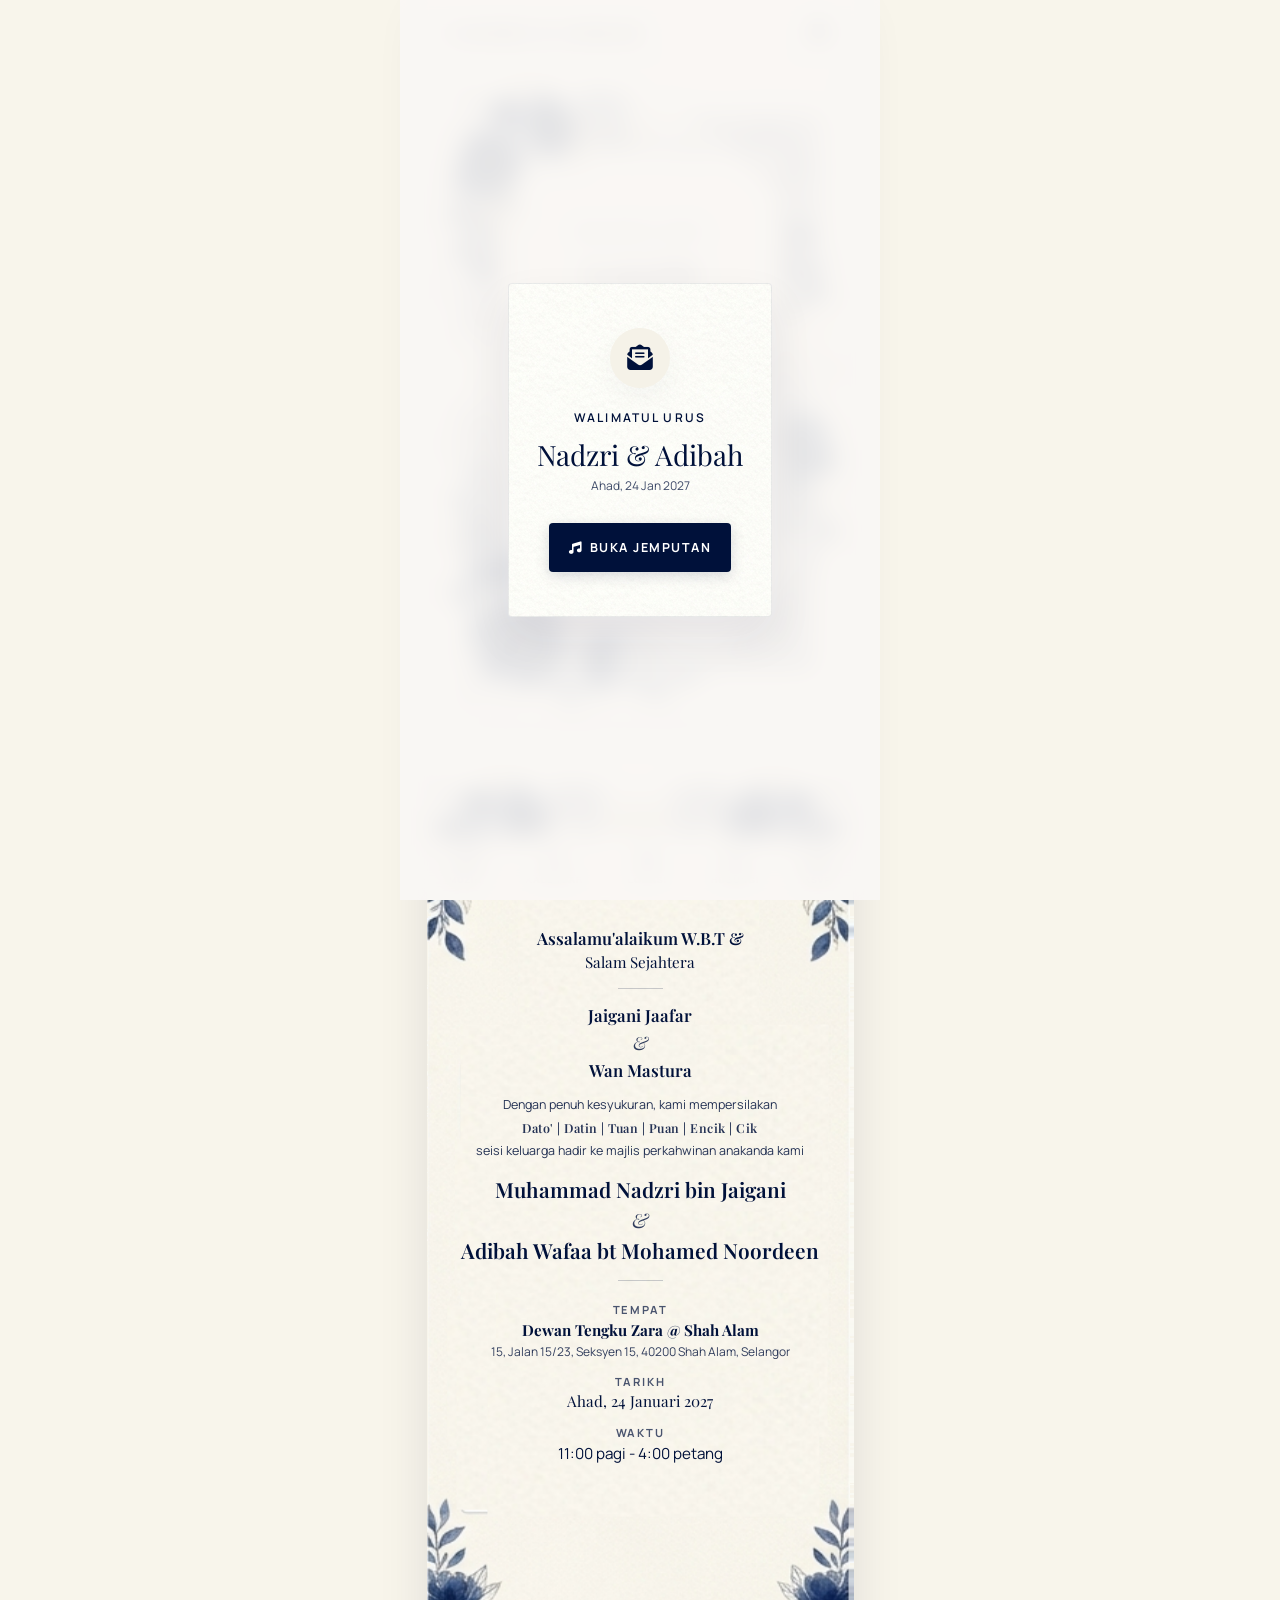
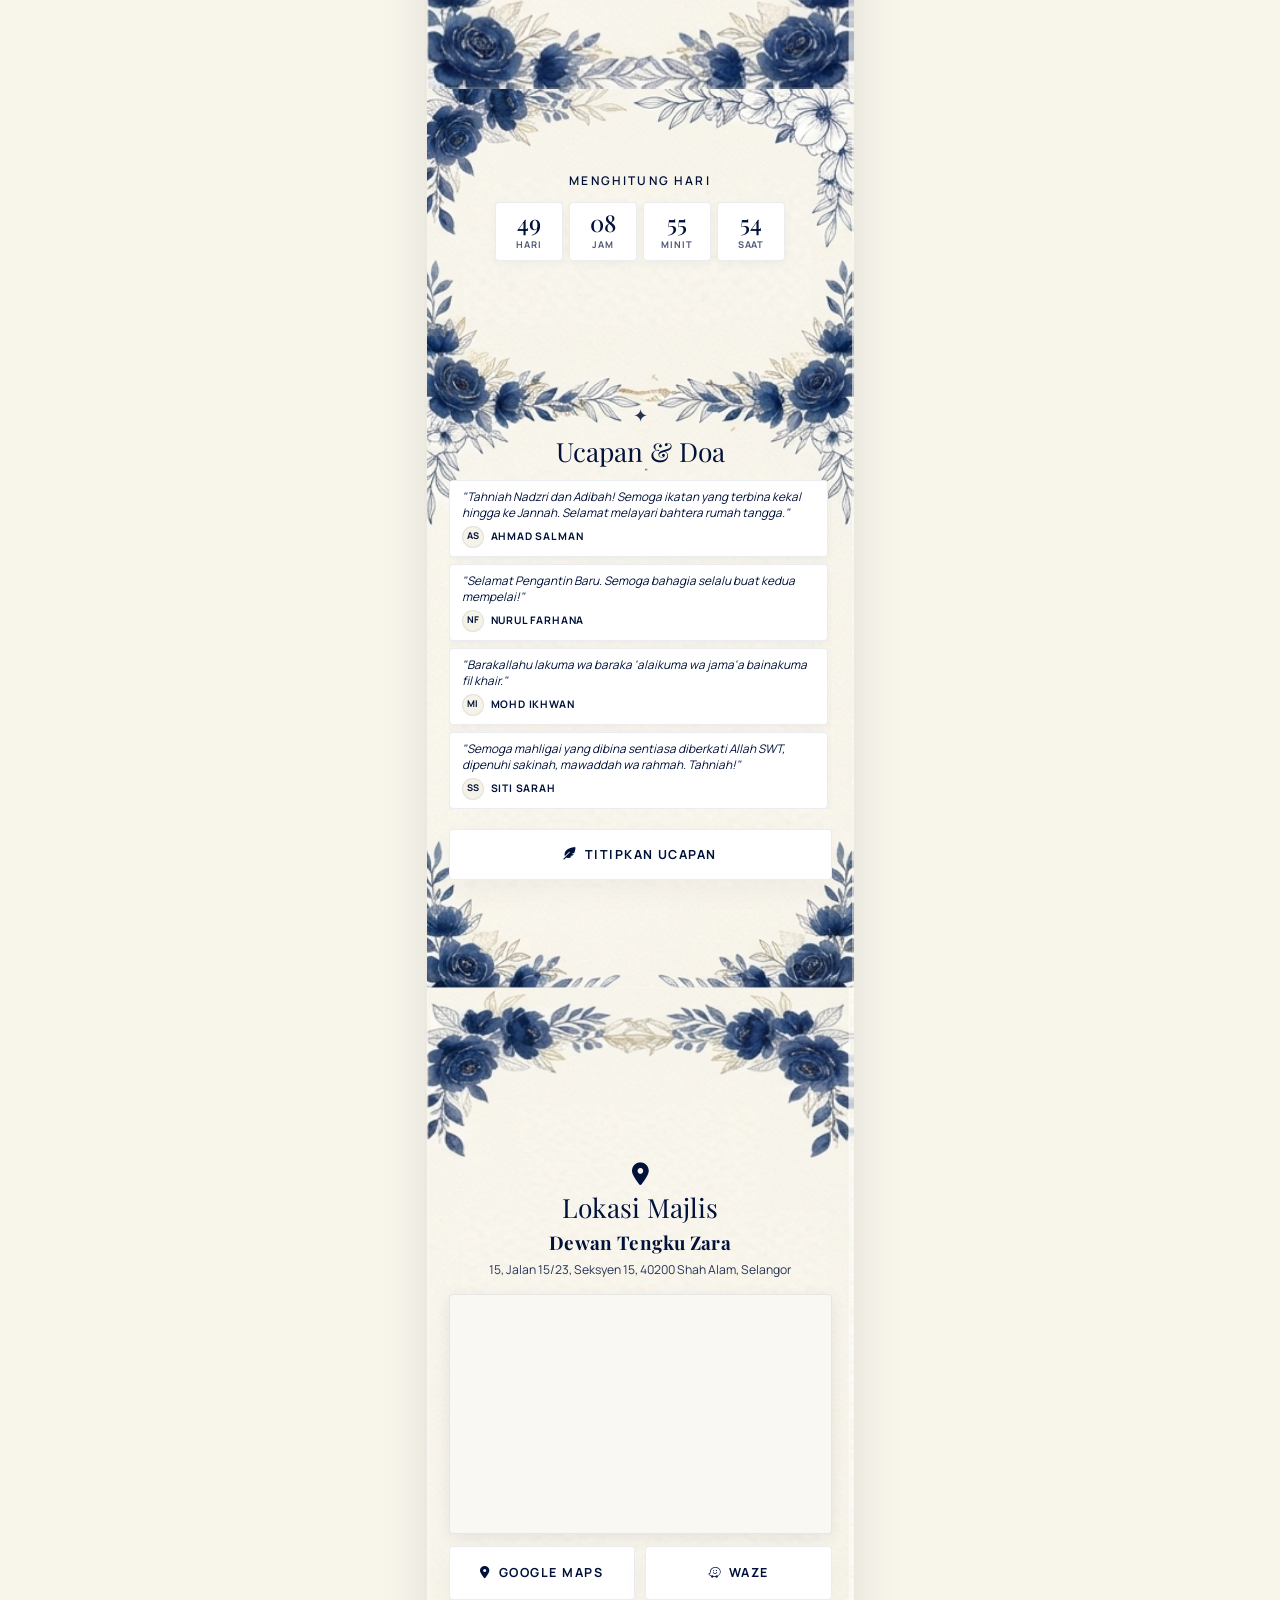
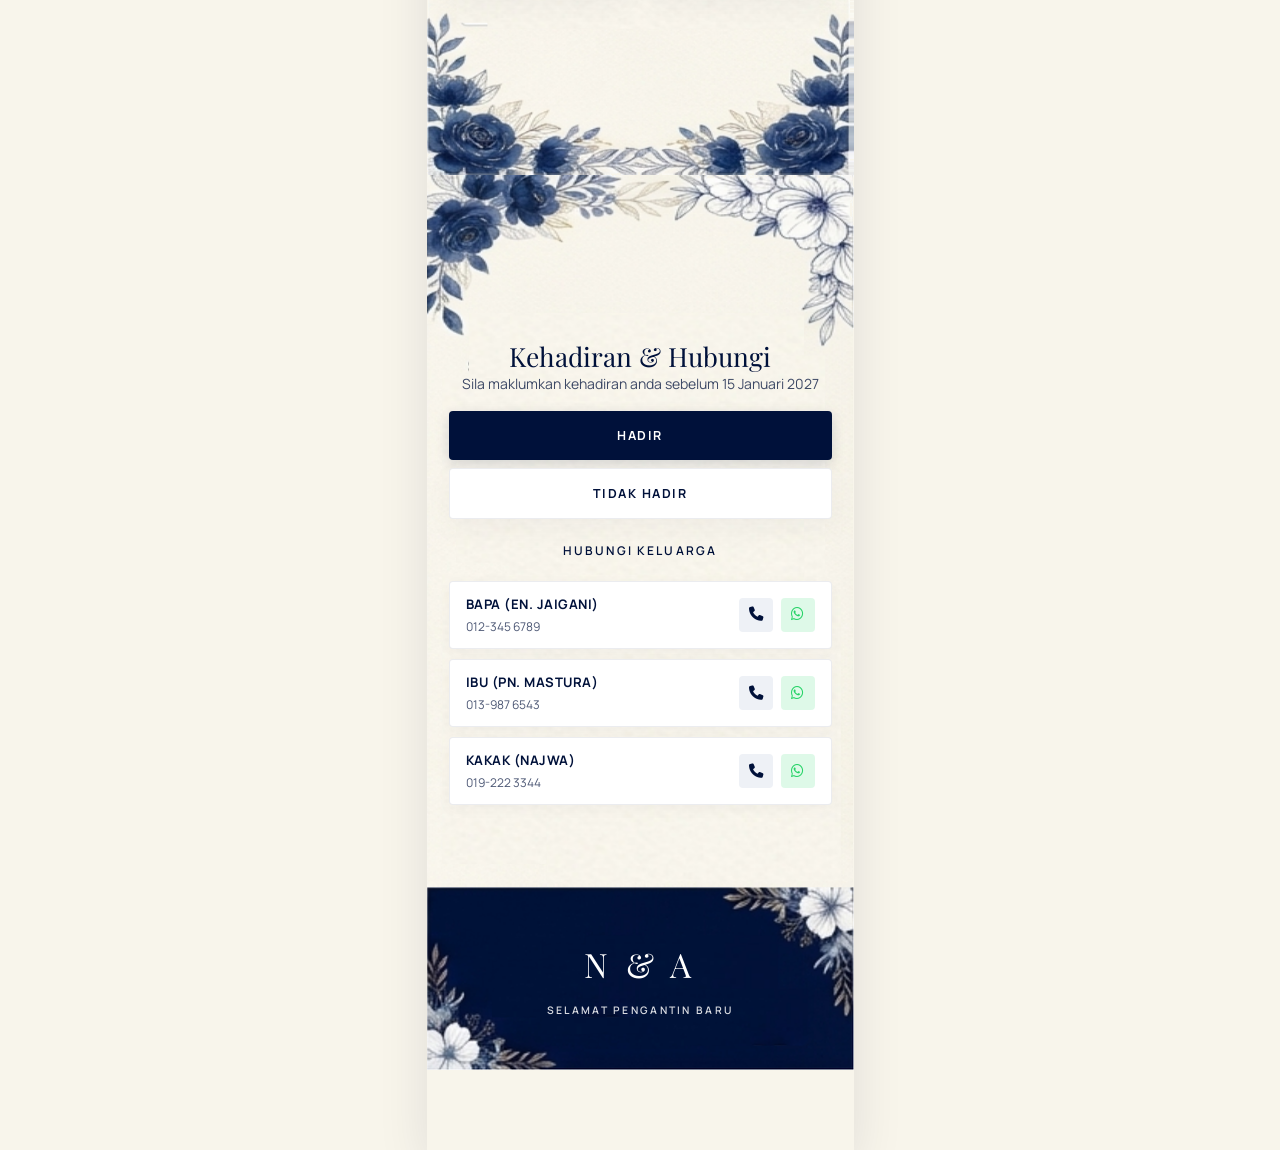
==== index.html @ 7d21651d "Apply user calibrated first page text spacing and section heights" ====
<!DOCTYPE html>

<html lang="ms">
<head>
<meta charset="utf-8"/>
<meta content="width=device-width, initial-scale=1.0, maximum-scale=1.0, user-scalable=no" name="viewport"/>
<title>Walimatul Urus Nadzri &amp; Adibah</title>
<link href="https://fonts.googleapis.com" rel="preconnect"/>
<link crossorigin="" href="https://fonts.gstatic.com" rel="preconnect"/>
<link href="https://fonts.googleapis.com/css2?family=Great+Vibes&amp;family=Playfair+Display:ital,wght@0,400;0,600;0,700;1,400&amp;family=Manrope:wght@400;500;600;700&amp;display=swap" rel="stylesheet"/>
<link href="https://cdnjs.cloudflare.com/ajax/libs/font-awesome/6.4.0/css/all.min.css" rel="stylesheet"/>
<link href="styles.css" rel="stylesheet"/>
</head>
<body>
<!-- Background Music -->
<audio id="bg-music" loop="" preload="auto">
<source src="assets/gambus-kelantan.mp3" type="audio/mpeg"/>
</audio>
<div class="mobile-container">
<!-- ==========================================
             SCREEN 1: THE INVITATION CARD (HERO)
             ========================================== -->
<section class="screen-page hero-page" id="screen-hero">
<!-- Top App Bar matching screen.png -->
<header class="top-nav-bar movable-item" data-move-id="top-nav-bar">
<span class="brand-monogram" data-key="nav-monogram">NADZRI &amp; ADIBAH</span>
<button aria-label="Menu Navigasi" class="menu-icon-btn" id="menu-toggle-btn">
<i class="fa-solid fa-bars"></i>
</button>
</header>
<!-- Main Invitation Framed Card with exact floral & vintage border -->
<div class="invitation-card-wrapper">
<div class="invitation-card">
<div class="card-content">
<!-- Entire 1st Page Text Cluster (tight, close together, vertically centered) -->
<div class="hero-center-cluster movable-group" data-move-id="hero-all-text" style="transform: translateY(-15px);">
<!-- Upper Block: Title & Couple Names (close together) -->
<div class="hero-title-group movable-group" data-move-id="hero-title-group" style="transform: translateY(-53px);">
<p class="label-md letter-tracking-wide text-primary hero-top-label movable-item" data-key="hero-label" data-move-id="hero-top-label" style="transform: translateY(-16px);">WALIMATUL URUS</p>
<div class="couple-names movable-group" data-move-id="couple-names">
<h1 class="display-lg font-serif movable-item" data-key="groom-name" data-move-id="groom-name">NADZRI</h1>
<span class="ampersand-sign font-serif movable-item" data-key="ampersand" data-move-id="ampersand">&amp;</span>
<h1 class="display-lg font-serif movable-item" data-key="bride-name" data-move-id="bride-name">ADIBAH</h1>
</div>
</div>
<div class="hero-fine-divider movable-item" data-move-id="hero-fine-divider" style="transform: translateY(-30px);"></div>
<!-- Lower Block: Day, Date & Venue (close together) -->
<div class="hero-details-group movable-group" data-move-id="hero-details-group">
<p class="label-md letter-tracking-md text-primary hero-day-label movable-item" data-key="hero-day" data-move-id="hero-day-label">AHAD</p>
<div class="wedding-date-row movable-item" data-move-id="wedding-date-row">
<span class="date-digit" data-key="date-day">24</span>
<span class="date-sep">|</span>
<span class="date-digit" data-key="date-month">01</span>
<span class="date-sep">|</span>
<span class="date-digit" data-key="date-year">2027</span>
</div>
<div class="venue-info movable-item" data-move-id="venue-info" style="transform: translateY(38px);">
<p class="venue-title bold-text font-sans" data-key="venue-name">Dewan Tengku Zara</p>
<p class="venue-sub font-sans" data-key="venue-location">Shah Alam</p>
</div>
</div>
</div>
</div>
</div>
</div>
</section>
<!-- ==========================================
             SECTION 1.5: INVITATION GREETINGS & EVENT DETAILS
             (Between Screen 1 and Screen 2)
             ========================================== -->
<section class="screen-page content-page invitation-details-page" id="screen-invitation-details">
<div class="page-inner-content">
<div class="invitation-text-container">
<!-- Salam & Greetings -->
<div class="greet-block movable-group" data-move-id="greet-block">
<p class="greet-arabic font-serif movable-item" data-key="greet-salam" data-move-id="greet-salam">Assalamu'alaikum W.B.T &amp;</p>
<p class="greet-malay font-serif movable-item" data-key="greet-sejahtera" data-move-id="greet-sejahtera">Salam Sejahtera</p>
</div>
<div class="greet-divider-line movable-item" data-move-id="greet-divider-1"></div>
<!-- Parents / Hosts -->
<div class="parents-block movable-group" data-move-id="parents-block">
<h3 class="parent-name font-serif movable-item" data-key="parent-father" data-move-id="parent-father">Jaigani Jaafar</h3>
<span class="parent-amp font-serif movable-item" data-move-id="parent-amp">&amp;</span>
<h3 class="parent-name font-serif movable-item" data-key="parent-mother" data-move-id="parent-mother">Wan Mastura</h3>
</div>
<!-- Jemputan Verse -->
<div class="invitation-body-block movable-group" data-move-id="invitation-body-block">
<p class="body-sm text-primary movable-item" data-key="invite-verse-1" data-move-id="invite-verse-1">Dengan penuh kesyukuran, kami mempersilakan</p>
<p class="titles-honorific font-serif movable-item" data-key="invite-titles" data-move-id="invite-titles">Dato' | Datin | Tuan | Puan | Encik | Cik</p>
<p class="body-sm text-primary movable-item" data-key="invite-verse-2" data-move-id="invite-verse-2">seisi keluarga hadir ke majlis perkahwinan anakanda kami</p>
</div>
<!-- Bride & Groom -->
<div class="invitation-couple-block movable-group" data-move-id="invitation-couple-block">
<h2 class="couple-name-md font-serif movable-item" data-key="invite-groom" data-move-id="invite-groom">Muhammad Nadzri bin Jaigani</h2>
<span class="couple-amp font-serif movable-item" data-move-id="invite-amp">&amp;</span>
<h2 class="couple-name-md font-serif movable-item" data-key="invite-bride" data-move-id="invite-bride">Adibah Wafaa bt Mohamed Noordeen</h2>
</div>
<div class="greet-divider-line movable-item" data-move-id="greet-divider-2"></div>
<!-- Event Meta Details: Tempat, Tarikh, Waktu -->
<div class="event-meta-block movable-group" data-move-id="event-meta-block">
<!-- Tempat -->
<div class="meta-item movable-item" data-move-id="meta-tempat">
<p class="meta-label" data-key="meta-label-tempat">TEMPAT</p>
<p class="meta-value-title bold-text font-serif" data-key="meta-venue-name">Dewan Tengku Zara @ Shah Alam</p>
<p class="meta-value-sub" data-key="meta-venue-address">15, Jalan 15/23, Seksyen 15, 40200 Shah Alam, Selangor</p>
</div>
<!-- Tarikh -->
<div class="meta-item movable-item" data-move-id="meta-tarikh">
<p class="meta-label" data-key="meta-label-tarikh">TARIKH</p>
<p class="meta-value-title font-serif" data-key="meta-tarikh-val">Ahad, 24 Januari 2027</p>
</div>
<!-- Waktu -->
<div class="meta-item movable-item" data-move-id="meta-waktu">
<p class="meta-label" data-key="meta-label-waktu">WAKTU</p>
<p class="meta-value-title" data-key="meta-waktu-val">11:00 pagi - 4:00 petang</p>
</div>
</div>
</div>
</div>

</section>
<!-- ==========================================
             SCREEN 2: MENGHITUNG HARI & UCAPAN & DOA
             ========================================== -->
<section class="screen-page content-page" id="screen-countdown">
<div class="page-inner-content">
<!-- Countdown Section -->
<div class="section-block countdown-block movable-group" data-move-id="countdown-block">
<p class="label-md center-text letter-tracking-lg margin-bottom-sm text-primary movable-item" data-key="countdown-label" data-move-id="countdown-label">MENGHITUNG HARI</p>
<div class="timer-grid movable-item" data-move-id="timer-grid">
<div class="timer-box">
<span class="timer-number" data-key="timer-days" id="days">105</span>
<span class="timer-label">HARI</span>
</div>
<div class="timer-box">
<span class="timer-number" data-key="timer-hours" id="hours">09</span>
<span class="timer-label">JAM</span>
</div>
<div class="timer-box">
<span class="timer-number" data-key="timer-minutes" id="minutes">52</span>
<span class="timer-label">MINIT</span>
</div>
<div class="timer-box">
<span class="timer-number" data-key="timer-seconds" id="seconds">15</span>
<span class="timer-label">SAAT</span>
</div>
</div>
</div>
<!-- Spacer revealing the authentic botanical gold branch divider in user background -->
<div class="middle-divider-spacer movable-item" data-move-id="middle-divider-spacer"></div>
<!-- Wishes Section matching screen.png -->
<div class="section-block wishes-block movable-group" data-move-id="wishes-block">
<div class="section-title-wrapper movable-item" data-move-id="wishes-title-wrapper">
<div class="sparkle-star-icon">✦</div>
<h2 class="headline-md font-serif" data-key="wishes-title">Ucapan &amp; Doa</h2>
</div>
<div class="wishes-list movable-item" data-move-id="wishes-container" id="wishes-container">
<!-- Wish Card 1 -->
<div class="wish-card movable-item" data-move-id="wish-card-1">
<p class="body-md italic-text quote-text">"Tahniah Nadzri dan Adibah! Semoga ikatan yang terbina kekal hingga ke Jannah. Selamat melayari bahtera rumah tangga."</p>
<div class="wish-author-row">
<div class="avatar-badge">AS</div>
<span class="label-md bold-text author-name">AHMAD SALMAN</span>
</div>
</div>
<!-- Wish Card 2 -->
<div class="wish-card movable-item" data-move-id="wish-card-2">
<p class="body-md italic-text quote-text">"Selamat Pengantin Baru. Semoga bahagia selalu buat kedua mempelai!"</p>
<div class="wish-author-row">
<div class="avatar-badge">NF</div>
<span class="label-md bold-text author-name">NURUL FARHANA</span>
</div>
</div>
<!-- Wish Card 3 -->
<div class="wish-card movable-item" data-move-id="wish-card-3">
<p class="body-md italic-text quote-text">"Barakallahu lakuma wa baraka 'alaikuma wa jama'a bainakuma fil khair."</p>
<div class="wish-author-row">
<div class="avatar-badge">MI</div>
<span class="label-md bold-text author-name">MOHD IKHWAN</span>
</div>
</div>
<!-- Wish Card 4 -->
<div class="wish-card movable-item" data-move-id="wish-card-4">
<p class="body-md italic-text quote-text">"Semoga mahligai yang dibina sentiasa diberkati Allah SWT, dipenuhi sakinah, mawaddah wa rahmah. Tahniah!"</p>
<div class="wish-author-row">
<div class="avatar-badge">SS</div>
<span class="label-md bold-text author-name">SITI SARAH</span>
</div>
</div>
</div>
<!-- Add Wish Trigger Button -->
<button class="btn btn-secondary full-width margin-top-md movable-item" data-move-id="btn-trigger-wish-modal" id="btn-trigger-wish-modal" type="button">
<i class="fa-solid fa-feather-pointed"></i> TITIPKAN UCAPAN
                    </button>
</div>
</div>

</section>
<!-- ==========================================
             SCREEN 3: LOKASI MAJLIS
             ========================================== -->
<section class="screen-page content-page" id="screen-location">
<div class="page-inner-content">
<div class="section-block location-block movable-group" data-move-id="location-block">
<div class="location-header movable-item" data-move-id="location-header">
<i class="fa-solid fa-location-dot location-pin"></i>
<h2 class="headline-md font-serif" data-key="location-title">Lokasi Majlis</h2>
<h3 class="venue-name-highlight font-serif" data-key="location-hall">Dewan Tengku Zara</h3>
<p class="body-sm text-primary-muted font-sans location-full-address" data-key="location-address">15, Jalan 15/23, Seksyen 15, 40200 Shah Alam, Selangor</p>
</div>
<!-- Embedded Google Maps Card of the Location -->
<div class="map-card-container movable-item" data-move-id="perimeter-map-card">
<iframe allowfullscreen="" height="240" loading="lazy" referrerpolicy="no-referrer-when-downgrade" src="https://maps.google.com/maps?q=Dewan+Tengku+Zara+Seksyen+15+Shah+Alam&amp;t=&amp;z=15&amp;ie=UTF8&amp;iwloc=&amp;output=embed" style="border:0;" title="Peta Lokasi Google Maps Dewan Tengku Zara" width="100%">
</iframe>
</div>
<!-- Map Navigation Buttons -->
<div class="map-buttons-row movable-item" data-move-id="map-buttons-row">
<a class="btn btn-secondary map-action-btn" href="https://www.google.com/maps/search/?api=1&amp;query=Dewan+Tengku+Zara+Shah+Alam" id="btn-location-gmaps" rel="noopener noreferrer" target="_blank">
<i class="fa-solid fa-location-dot"></i> <span>GOOGLE MAPS</span>
</a>
<a class="btn btn-secondary map-action-btn" href="https://waze.com/ul?q=Dewan+Tengku+Zara+Shah+Alam" id="btn-location-waze" rel="noopener noreferrer" target="_blank">
<i class="fa-brands fa-waze"></i> <span>WAZE</span>
</a>
</div>
</div>
</div>

</section>
<!-- ==========================================
             SCREEN 4: KEHADIRAN & HUBUNGI KELUARGA + FOOTER
             ========================================== -->
<section class="screen-page content-page" id="screen-rsvp">
<div class="page-inner-content">
<!-- Kehadiran & Hubungi Header -->
<div class="section-block rsvp-header-block movable-group" data-move-id="rsvp-header-block">
<h2 class="headline-md font-serif" data-key="rsvp-title">Kehadiran &amp; Hubungi</h2>
<p class="body-md text-primary-muted center-text" data-key="rsvp-deadline">Sila maklumkan kehadiran anda sebelum 15 Januari 2027</p>
<!-- Hadir / Tidak Hadir Buttons -->
<div class="rsvp-choice-buttons">
<button class="btn btn-primary full-width" id="btn-rsvp-open-hadir" type="button">HADIR</button>
<button class="btn btn-ghost full-width" id="btn-rsvp-open-tidak" type="button">TIDAK HADIR</button>
</div>
</div>
<!-- Hubungi Keluarga Section matching screen.png Screen 4 -->
<div class="section-block family-block movable-group" data-move-id="family-block">
<p class="label-md center-text letter-tracking-lg margin-bottom-md text-primary" data-key="family-heading">HUBUNGI KELUARGA</p>
<div class="family-cards-list">
<!-- Contact 1: Bapa -->
<div class="family-card movable-item" data-move-id="family-card-1">
<div class="family-info">
<p class="family-role-name">BAPA (EN. JAIGANI)</p>
<p class="family-phone-number">012-345 6789</p>
</div>
<div class="family-action-buttons">
<a aria-label="Telefon Bapa" class="icon-circle-btn" href="tel:0123456789">
<i class="fa-solid fa-phone"></i>
</a>
<a aria-label="WhatsApp Bapa" class="icon-circle-btn whatsapp-btn" href="https://wa.me/60123456789" rel="noopener noreferrer" target="_blank">
<i class="fa-brands fa-whatsapp"></i>
</a>
</div>
</div>
<!-- Contact 2: Ibu -->
<div class="family-card movable-item" data-move-id="family-card-2">
<div class="family-info">
<p class="family-role-name">IBU (PN. MASTURA)</p>
<p class="family-phone-number">013-987 6543</p>
</div>
<div class="family-action-buttons">
<a aria-label="Telefon Ibu" class="icon-circle-btn" href="tel:0139876543">
<i class="fa-solid fa-phone"></i>
</a>
<a aria-label="WhatsApp Ibu" class="icon-circle-btn whatsapp-btn" href="https://wa.me/60139876543" rel="noopener noreferrer" target="_blank">
<i class="fa-brands fa-whatsapp"></i>
</a>
</div>
</div>
<!-- Contact 3: Adik -->
<div class="family-card movable-item" data-move-id="family-card-3">
<div class="family-info">
<p class="family-role-name">KAKAK (NAJWA)</p>
<p class="family-phone-number">019-222 3344</p>
</div>
<div class="family-action-buttons">
<a aria-label="Telefon Adik" class="icon-circle-btn" href="tel:0192223344">
<i class="fa-solid fa-phone"></i>
</a>
<a aria-label="WhatsApp Adik" class="icon-circle-btn whatsapp-btn" href="https://wa.me/60192223344" rel="noopener noreferrer" target="_blank">
<i class="fa-brands fa-whatsapp"></i>
</a>
</div>
</div>
</div>
</div>
</div>

</section>
<!-- Deep Navy Site Footer Section (100% full width until the right and left) -->
<footer class="site-royal-footer-card">
<div class="footer-card-content movable-item" data-move-id="footer-card-content">
<h2 class="footer-monogram font-serif" data-key="footer-monogram">N &amp; A</h2>
<p class="footer-tagline" data-key="footer-tagline">SELAMAT PENGANTIN BARU</p>
</div>
</footer>
<!-- Spacer for fixed bottom bar -->
<div class="bottom-nav-spacer"></div>
<!-- ==========================================
             BOTTOM NAVIGATION BAR matching screen.png
             ========================================== -->
<nav class="bottom-nav" id="main-bottom-nav">
<button class="nav-item" id="nav-btn-music" type="button">
<i class="fa-solid fa-music nav-icon" id="music-icon-indicator"></i>
<span class="nav-label">MUZIK</span>
</button>
<button class="nav-item" id="nav-btn-calendar" type="button">
<i class="fa-regular fa-calendar nav-icon"></i>
<span class="nav-label">KALENDAR</span>
</button>
<button class="nav-item" id="nav-btn-location" type="button">
<i class="fa-solid fa-location-dot nav-icon"></i>
<span class="nav-label">LOKASI</span>
</button>
<button class="nav-item" id="nav-btn-contacts" type="button">
<i class="fa-solid fa-phone nav-icon"></i>
<span class="nav-label">HUBUNGI</span>
</button>
<button class="nav-item" id="nav-btn-rsvp" type="button">
<i class="fa-regular fa-envelope nav-icon"></i>
<span class="nav-label">RSVP</span>
</button>
</nav>
<!-- ==========================================
             INTERACTIVE MODALS & DRAWERS
             ========================================== -->
<!-- 1. RSVP Submission Modal -->
<div aria-hidden="true" class="modal-overlay" id="rsvp-modal">
<div class="modal-card">
<div class="modal-header">
<h3 class="headline-md font-serif">Borang Kehadiran</h3>
<button aria-label="Tutup" class="modal-close-btn" id="rsvp-modal-close" type="button">×</button>
</div>
<form class="modal-form" id="rsvp-submission-form">
<div class="form-group">
<label class="label-md">Status Kehadiran</label>
<div class="status-toggle-row">
<button class="toggle-option-btn active" data-status="HADIR" id="modal-tab-hadir" type="button">Hadir</button>
<button class="toggle-option-btn" data-status="TIDAK HADIR" id="modal-tab-tidak" type="button">Tidak Hadir</button>
</div>
</div>
<div class="form-group" id="pax-group">
<label class="label-md" for="pax-select">Jumlah Kehadiran</label>
<select class="form-input" id="pax-select">
<option value="1">1 Orang</option>
<option selected="" value="2">2 Orang</option>
<option value="3">3 Orang</option>
<option value="4">4 Orang</option>
<option value="5">5 Orang</option>
</select>
</div>
<div class="form-group">
<label class="label-md" for="guest-name">Nama Anda</label>
<input class="form-input" id="guest-name" placeholder="Masukkan nama penuh" required="" type="text"/>
</div>
<div class="form-group">
<label class="label-md" for="guest-phone">Nombor Telefon (Pilihan)</label>
<input class="form-input" id="guest-phone" placeholder="Contoh: 0123456789" type="tel"/>
</div>
<div class="form-group">
<label class="label-md" for="guest-wish">Ucapan &amp; Doa</label>
<textarea class="form-input form-textarea" id="guest-wish" placeholder="Titipkan ucapan buat kedua mempelai..." rows="3"></textarea>
</div>
<button class="btn btn-primary full-width" id="rsvp-submit-btn" type="submit">HANTAR JAWAPAN</button>
</form>
</div>
</div>
<!-- 2. Add Wish Modal -->
<div aria-hidden="true" class="modal-overlay" id="wish-modal">
<div class="modal-card">
<div class="modal-header">
<h3 class="headline-md font-serif">Titipkan Ucapan</h3>
<button aria-label="Tutup" class="modal-close-btn" id="wish-modal-close" type="button">×</button>
</div>
<form class="modal-form" id="standalone-wish-form">
<div class="form-group">
<label class="label-md" for="wish-author-name">Nama Anda</label>
<input class="form-input" id="wish-author-name" placeholder="Masukkan nama anda" required="" type="text"/>
</div>
<div class="form-group">
<label class="label-md" for="wish-author-text">Ucapan Buat Mempelai</label>
<textarea class="form-input form-textarea" id="wish-author-text" placeholder="Tuliskan ucapan tahniah &amp; doa anda..." required="" rows="4"></textarea>
</div>
<button class="btn btn-primary full-width" type="submit">HANTAR UCAPAN</button>
</form>
</div>
</div>
<!-- 3. Calendar Export Modal -->
<div aria-hidden="true" class="modal-overlay" id="calendar-modal">
<div class="modal-card">
<div class="modal-header">
<h3 class="headline-md font-serif">Simpan Tarikh</h3>
<button aria-label="Tutup" class="modal-close-btn" id="calendar-modal-close" type="button">×</button>
</div>
<div class="calendar-options-list">
<a class="btn btn-secondary full-width margin-bottom-sm" href="#" id="btn-add-google-cal" rel="noopener noreferrer" target="_blank">
<i class="fa-brands fa-google"></i> Google Calendar
                    </a>
<button class="btn btn-secondary full-width" id="btn-download-ics" type="button">
<i class="fa-solid fa-calendar-arrow-down"></i> Muat Turun (.ICS)
                    </button>
</div>
</div>
</div>
<!-- 4. Navigation Menu Drawer -->
<div aria-hidden="true" class="drawer-overlay" id="nav-drawer">
<div class="drawer-panel">
<div class="drawer-header">
<span class="brand-monogram">NADZRI &amp; ADIBAH</span>
<button aria-label="Tutup Menu" class="drawer-close-btn" id="nav-drawer-close" type="button">×</button>
</div>
<ul class="drawer-menu-list">
<li><a class="drawer-link" href="#screen-hero"><i class="fa-solid fa-heart"></i> Jemputan</a></li>
<li><a class="drawer-link" href="#screen-countdown"><i class="fa-regular fa-clock"></i> Menghitung Hari</a></li>
<li><a class="drawer-link" href="#screen-countdown"><i class="fa-solid fa-sparkles"></i> Ucapan &amp; Doa</a></li>
<li><a class="drawer-link" href="#screen-location"><i class="fa-solid fa-location-dot"></i> Lokasi Majlis</a></li>
<li><a class="drawer-link" href="#screen-rsvp"><i class="fa-regular fa-envelope"></i> Kehadiran &amp; Hubungi</a></li>
</ul>
</div>
</div>
<!-- 5. Initial Audio Unlock Overlay -->
<div class="audio-overlay" id="audio-overlay">
<div class="audio-overlay-card">
<div class="envelope-stamp"><i class="fa-solid fa-envelope-open-text"></i></div>
<p class="label-md letter-tracking-lg margin-bottom-xs">WALIMATUL URUS</p>
<h2 class="display-sm font-serif">Nadzri &amp; Adibah</h2>
<p class="body-sm text-primary-muted margin-bottom-lg">Ahad, 24 Jan 2027</p>
<button class="btn btn-primary" id="open-invite" type="button">
<i class="fa-solid fa-music"></i> BUKA JEMPUTAN
                </button>
</div>
</div>
</div>
<script src="script.js"></script>
</body>
</html>
---- styles.css ----
:root {
    /* Colors & Atmospheric Depth (from DESIGN.md) */
    --primary: #00113a;                     /* Deep Royal Navy / Ink */
    --primary-container: #002366;           /* Botanical accent */
    --on-primary: #ffffff;
    --surface: #f8f5eb;                     /* Exact ivory stationery paper from user backgrounds [248, 245, 235] */
    --surface-container-lowest: #ffffff;    /* Floating cards */
    --surface-container-low: #f5f2e8;       /* Subtle depth */
    --outline-variant: rgba(0, 17, 58, 0.08); /* Ghost border (felt, not seen) */
    --outline: #757682;                     /* Input lines */
    --error: #ba1a1a;
    --ambient-shadow: 0 10px 30px rgba(0, 17, 58, 0.04);
    --ambient-shadow-md: 0 14px 34px rgba(0, 17, 58, 0.06);
    --ambient-shadow-lg: 0 20px 44px rgba(0, 17, 58, 0.08);
    
    /* Dynamic Layout & Section Customizer Variables */
    --card-max-width: 427px;
    
    /* Section 1: Hero Card */
    --s1-padding-top: 96px;
    --s1-padding-bottom: 76px;
    --s1-bg-scale-x: 100%;
    --s1-bg-scale-y: 100%;
    --s1-bg-pos-x: center;
    --s1-bg-pos-y: 0px;
    
    /* Section 1.5: Jemputan */
    --s15-min-height: 927px;
    --s15-padding-top: 165px;
    --s15-padding-bottom: 140px;
    --s15-bg-scale-x: 100%;
    --s15-bg-scale-y: 100%;
    --s15-bg-pos-x: center;
    --s15-bg-pos-y: 0px;
    
    /* Section 2: Hitung Hari & Ucapan */
    --s2-min-height: 899px;
    --s2-padding-top: 78px;
    --s2-spacer-height: 140px;
    --s2-padding-bottom: 40px;
    --s2-bg-scale-x: 100%;
    --s2-bg-scale-y: 100%;
    --s2-bg-pos-x: center;
    --s2-bg-pos-y: 0px;
    
    /* Section 3: Lokasi */
    --s3-min-height: 787px;
    --s3-padding-top: 175px;
    --s3-map-height: 215px;
    --s3-padding-bottom: 120px;
    --s3-bg-scale-x: 100%;
    --s3-bg-scale-y: 100%;
    --s3-bg-pos-x: center;
    --s3-bg-pos-y: 0px;
    
    /* Section 4: RSVP */
    --s4-min-height: 712px;
    --s4-padding-top: 165px;
    --s4-padding-bottom: 24px;
    --s4-bg-scale-x: 100%;
    --s4-bg-scale-y: 100%;
    --s4-bg-pos-x: center;
    --s4-bg-pos-y: 0px;

    /* Navy Footer */
    --footer-bg-scale-x: 100%;
    --footer-bg-scale-y: 100%;
    --footer-bg-pos-x: center;
    --footer-bg-pos-y: 0px;
    
    /* Typography (from DESIGN.md) */
    --font-serif: 'Playfair Display', serif;
    --font-cursive: 'Great Vibes', cursive;
    --font-sans: 'Manrope', sans-serif;
    
    /* Radii */
    --round-four: 0.25rem;                  /* 4px architectural precision */
    --round-sm: 4px;
    --round-md: 8px;
    --round-full: 9999px;
}

/* Reset & Global */
* {
    margin: 0;
    padding: 0;
    box-sizing: border-box;
    scroll-behavior: smooth;
    -webkit-tap-highlight-color: transparent;
}

body {
    background-color: #f8f5eb;
    color: var(--primary);
    font-family: var(--font-sans);
    line-height: 1.6;
    display: flex;
    justify-content: center;
    min-height: 100vh;
}

/* Typography Utility Classes */
.font-serif { font-family: var(--font-serif); }
.font-cursive { font-family: var(--font-cursive); }
.font-sans { font-family: var(--font-sans); }

.display-lg {
    font-size: 2.3rem;
    letter-spacing: -0.02em;
    line-height: 1.1;
    font-weight: 400;
}

.display-md {
    font-size: 2.2rem;
    font-weight: 400;
    line-height: 1.1;
}

.display-sm {
    font-size: 1.75rem;
    font-weight: 400;
}

.headline-md {
    font-size: 1.65rem;
    font-weight: 400;
    line-height: 1.25;
    text-align: center;
    color: var(--primary);
}

.body-lg {
    font-size: 1rem;
    line-height: 1.5;
}

.body-md {
    font-size: 0.875rem;
    line-height: 1.6;
}

.body-sm {
    font-size: 0.75rem;
    line-height: 1.5;
}

.label-md {
    font-size: 0.75rem;
    text-transform: uppercase;
    letter-spacing: 0.12rem;
    font-weight: 600;
}

.bold-text { font-weight: 700; }
.italic-text { font-style: italic; }
.center-text { text-align: center; }
.text-primary { color: var(--primary); }
.text-primary-muted { color: var(--primary); opacity: 0.75; }

.letter-tracking-wide { letter-spacing: 0.2em; }
.letter-tracking-md { letter-spacing: 0.15em; }
.letter-tracking-lg { letter-spacing: 0.18em; }

.margin-bottom-xs { margin-bottom: 6px; }
.margin-bottom-sm { margin-bottom: 12px; }
.margin-bottom-md { margin-bottom: 20px; }
.margin-bottom-lg { margin-bottom: 28px; }
.margin-top-sm { margin-top: 12px; }
.margin-top-md { margin-top: 20px; }
.margin-top-lg { margin-top: 32px; }

/* Main Phone Container */
.mobile-container {
    width: 100%;
    max-width: var(--card-max-width, 427px);
    background-color: var(--surface);
    box-shadow: 0 16px 48px rgba(0, 17, 58, 0.1);
    position: relative;
    min-height: 100vh;
    overflow-x: hidden;
    margin: 0 auto;
    transition: max-width 0.2s ease;
}

/* =========================================================
   SCREEN 1: THE INVITATION CARD (HERO)
   ========================================================= */
.screen-page {
    position: relative;
    width: 100%;
}

.hero-page {
    display: flex;
    flex-direction: column;
    justify-content: flex-start;
    padding-bottom: 24px;
}

/* Top App Bar */
.top-nav-bar {
    display: flex;
    justify-content: space-between;
    align-items: center;
    padding: 16px 20px 8px;
}

.brand-monogram {
    font-family: var(--font-serif);
    font-size: 1.15rem;
    font-weight: 600;
    letter-spacing: 0.12em;
    color: var(--primary);
}

.menu-icon-btn {
    background: transparent;
    border: none;
    color: var(--primary);
    font-size: 1.35rem;
    cursor: pointer;
    padding: 6px;
    display: flex;
    align-items: center;
    justify-content: center;
    transition: opacity 0.2s ease;
}

.menu-icon-btn:hover {
    opacity: 0.7;
}

/* Main Framed Card with exact floral & vintage border from user's background */
.invitation-card-wrapper {
    padding: 6px 14px 24px;
    flex: 1;
    display: flex;
    align-items: center;
    justify-content: center;
}

.invitation-card {
    width: 100%;
    max-width: 427px;
    aspect-ratio: 427 / 696;
    background-color: var(--surface);
    background-image: url('assets/bg_screen1_card.png');
    background-size: var(--s1-bg-scale-x, 100%) var(--s1-bg-scale-y, 100%);
    background-position: var(--s1-bg-pos-x, center) var(--s1-bg-pos-y, 0px);
    background-repeat: no-repeat;
    border-radius: var(--round-four);
    box-shadow: 0 16px 40px rgba(0, 17, 58, 0.08);
    position: relative;
    padding: var(--s1-padding-top, 84px) 24px var(--s1-padding-bottom, 84px);
    display: flex;
    flex-direction: column;
    align-items: center;
    justify-content: center;
    text-align: center;
    box-sizing: border-box;
}

/* The ornate borders are already authentically present inside bg_screen1_card.png */
.ornate-inner-border {
    display: none;
}

.card-content {
    position: relative;
    z-index: 2;
    display: flex;
    flex-direction: column;
    align-items: center;
    justify-content: center;
    width: 100%;
    height: 100%;
}

/* Entire 1st Page Text Cluster - Perfectly Centered, moved 5 spaces down */
.hero-center-cluster {
    display: flex;
    flex-direction: column;
    align-items: center;
    justify-content: center;
    gap: 6px;
    width: 100%;
    margin-top: 18px;
}

/* Upper Block: WALIMATUL URUS and Couple Names */
.hero-title-group {
    display: flex;
    flex-direction: column;
    align-items: center;
    gap: 3px;
    width: 100%;
    margin: 0;
}

.hero-top-label {
    font-family: var(--font-sans);
    font-size: 0.68rem;
    font-weight: 600;
    letter-spacing: 0.22em;
    text-transform: uppercase;
    color: var(--primary);
    margin: 0 0 3px 0;
    line-height: 1.1;
}

.couple-names {
    display: flex;
    flex-direction: column;
    align-items: center;
    margin: 0;
}

.couple-names h1 {
    font-family: var(--font-serif);
    line-height: 0.94;
    letter-spacing: -0.01em;
    font-weight: 400;
    font-size: 2.05rem;
    color: var(--primary);
    margin: 0;
}

.ampersand-sign {
    font-family: var(--font-serif);
    font-style: italic;
    font-size: 1.45rem;
    line-height: 0.75;
    color: var(--primary);
    opacity: 0.85;
    margin: -1px 0;
}

.hero-fine-divider {
    display: block;
    width: 34px;
    height: 1px;
    background-color: rgba(0, 17, 58, 0.22);
    margin: 5px auto;
}

/* Lower Block: Day, Date & Venue close together with balanced spacing (+2 space) */
.hero-details-group {
    display: flex;
    flex-direction: column;
    align-items: center;
    gap: 3px;
    width: 100%;
    margin: 0;
}

.hero-day-label {
    font-family: var(--font-sans);
    font-size: 0.65rem;
    font-weight: 600;
    letter-spacing: 0.18em;
    text-transform: uppercase;
    color: var(--primary);
    margin: 0 0 2px 0;
    line-height: 1.1;
}

.wedding-date-row {
    font-family: var(--font-serif);
    font-size: 1.35rem;
    color: var(--primary);
    display: flex;
    align-items: center;
    justify-content: center;
    gap: 8px;
    margin: 2px 0;
    line-height: 1;
}

.date-digit {
    font-family: var(--font-serif);
    font-weight: 400;
}

.date-sep {
    font-weight: 300;
    opacity: 0.35;
    font-size: 1.1rem;
}

.venue-info {
    display: flex;
    flex-direction: column;
    align-items: center;
    gap: 2px;
    margin-top: 3px;
}

.venue-title {
    font-family: var(--font-sans);
    letter-spacing: 0.08em;
    font-weight: 700;
    font-size: 0.78rem;
    text-transform: uppercase;
    color: var(--primary);
    margin: 0;
    line-height: 1.15;
}

.venue-sub {
    font-family: var(--font-sans);
    font-size: 0.7rem;
    font-weight: 500;
    color: var(--primary);
    opacity: 0.8;
    margin: 0;
    line-height: 1.15;
}

/* =========================================================
   SCREENS 1.5, 2, 3, 4: CONTENT PAGES ON USER'S BACKGROUNDS
   ========================================================= */
.content-page {
    padding-bottom: 24px;
}

/* Section 1.5: Invitation Greetings & Details on section 3's floral background */
#screen-invitation-details {
    width: 100%;
    min-height: var(--s15-min-height, 1022px);
    background-color: var(--surface);
    background-image: url('assets/bg_screen3_location.png');
    background-size: var(--s15-bg-scale-x, 100%) var(--s15-bg-scale-y, 100%);
    background-position: var(--s15-bg-pos-x, center) var(--s15-bg-pos-y, 0px);
    background-repeat: no-repeat;
    position: relative;
    padding: var(--s15-padding-top, 165px) 22px var(--s15-padding-bottom, 140px);
    display: flex;
    flex-direction: column;
    justify-content: flex-start;
    box-sizing: border-box;
    text-align: center;
}

.invitation-text-container {
    display: flex;
    flex-direction: column;
    align-items: center;
    gap: 10px;
    width: 100%;
}

.greet-block {
    margin-bottom: 2px;
}

.greet-arabic {
    font-size: 1.05rem;
    font-weight: 600;
    color: var(--primary);
    line-height: 1.35;
}

.greet-malay {
    font-size: 0.95rem;
    color: var(--primary);
    line-height: 1.35;
    margin-top: 2px;
}

.greet-divider-line {
    width: 45px;
    height: 1px;
    background: rgba(0, 17, 58, 0.2);
    margin: 4px auto;
}

.parents-block {
    margin: 2px 0;
}

.parent-name {
    font-size: 1.05rem;
    font-weight: 600;
    color: var(--primary);
    line-height: 1.25;
}

.parent-amp {
    display: block;
    font-size: 1.15rem;
    font-style: italic;
    color: var(--primary);
    opacity: 0.8;
    margin: 2px 0;
}

.invitation-body-block {
    margin: 2px 0;
}

.invitation-body-block p {
    font-size: 0.78rem;
    line-height: 1.55;
    color: var(--primary);
    opacity: 0.85;
}

.titles-honorific {
    font-size: 0.82rem;
    font-weight: 600;
    letter-spacing: 0.04em;
    color: var(--primary);
    margin: 4px 0;
}

.invitation-couple-block {
    margin: 4px 0;
}

.couple-name-md {
    font-size: 1.3rem;
    font-weight: 600;
    color: var(--primary);
    line-height: 1.2;
}

.couple-amp {
    display: block;
    font-size: 1.25rem;
    font-style: italic;
    color: var(--primary);
    opacity: 0.8;
    margin: 2px 0;
}

.event-meta-block {
    margin-top: 6px;
    display: flex;
    flex-direction: column;
    gap: 12px;
    width: 100%;
}

.meta-item {
    display: flex;
    flex-direction: column;
    align-items: center;
}

.meta-label {
    font-size: 0.7rem;
    letter-spacing: 0.16em;
    font-weight: 700;
    text-transform: uppercase;
    color: var(--primary);
    opacity: 0.7;
    margin-bottom: 2px;
}

.meta-value-title {
    font-size: 0.95rem;
    color: var(--primary);
    line-height: 1.3;
}

.meta-value-sub {
    font-size: 0.75rem;
    color: var(--primary);
    opacity: 0.8;
    line-height: 1.45;
    margin-top: 2px;
}

/* Screen 2: Countdown & Wishes on user's exact background */
#screen-countdown {
    width: 100%;
    min-height: var(--s2-min-height, 899px);
    background-color: var(--surface);
    background-image: url('assets/bg_screen2_countdown_wishes.png');
    background-size: var(--s2-bg-scale-x, 100%) var(--s2-bg-scale-y, 100%);
    background-position: var(--s2-bg-pos-x, center) var(--s2-bg-pos-y, 0px);
    background-repeat: no-repeat;
    position: relative;
    padding: var(--s2-padding-top, 78px) 18px var(--s2-padding-bottom, 40px);
    display: flex;
    flex-direction: column;
    justify-content: flex-start;
    box-sizing: border-box;
}

.middle-divider-spacer {
    width: 100%;
    height: var(--s2-spacer-height, 140px);
    pointer-events: none;
}

/* Screen 3: Lokasi Majlis on user's exact background */
#screen-location {
    width: 100%;
    min-height: var(--s3-min-height, 1022px);
    background-color: var(--surface);
    background-image: url('assets/bg_screen3_location.png');
    background-size: var(--s3-bg-scale-x, 100%) var(--s3-bg-scale-y, 100%);
    background-position: var(--s3-bg-pos-x, center) var(--s3-bg-pos-y, 0px);
    background-repeat: no-repeat;
    position: relative;
    padding: var(--s3-padding-top, 175px) 18px var(--s3-padding-bottom, 120px);
    display: flex;
    flex-direction: column;
    justify-content: flex-start;
    box-sizing: border-box;
}

/* Screen 4: RSVP & Hubungi on user's exact background */
#screen-rsvp {
    width: 100%;
    min-height: var(--s4-min-height, 898px);
    background-color: var(--surface);
    background-image: url('assets/bg_screen4_rsvp_contacts.png');
    background-size: var(--s4-bg-scale-x, 100%) var(--s4-bg-scale-y, 100%);
    background-position: var(--s4-bg-pos-x, center) var(--s4-bg-pos-y, 0px);
    background-repeat: no-repeat;
    position: relative;
    padding: var(--s4-padding-top, 165px) 18px var(--s4-padding-bottom, 24px);
    display: flex;
    flex-direction: column;
    justify-content: flex-start;
    box-sizing: border-box;
}

.page-inner-content {
    padding: 0 4px;
    width: 100%;
}

.section-block {
    width: 100%;
}

/* =========================================================
   SCREEN 2: COUNTDOWN & WISHES
   ========================================================= */
.countdown-block {
    padding-top: 4px;
}

.timer-grid {
    display: flex;
    gap: 6px;
    justify-content: center;
    max-width: 320px;
    margin: 10px auto 0;
}

.timer-box {
    flex: 1;
    min-width: 50px;
    max-width: 68px;
    background-color: #ffffff;
    border: 1px solid var(--outline-variant);
    border-radius: var(--round-four);
    box-shadow: 0 3px 10px rgba(0, 17, 58, 0.04);
    padding: 8px 4px 7px;
    display: flex;
    flex-direction: column;
    align-items: center;
    transition: transform 0.2s ease, box-shadow 0.2s ease;
}

.timer-box:hover {
    transform: translateY(-2px);
    box-shadow: 0 6px 14px rgba(0, 17, 58, 0.08);
}

.timer-number {
    font-family: var(--font-serif);
    font-size: 1.45rem;
    line-height: 1;
    color: var(--primary);
    font-weight: 500;
}

.timer-label {
    font-family: var(--font-sans);
    font-size: 0.58rem;
    font-weight: 700;
    letter-spacing: 0.1em;
    color: var(--primary);
    opacity: 0.7;
    margin-top: 4px;
}

/* Wishes List (Scrollable, Exactly 4 visible at a glance) */
.section-title-wrapper {
    display: flex;
    flex-direction: column;
    align-items: center;
    margin-bottom: 12px;
}

.sparkle-star-icon {
    font-size: 1.15rem;
    color: var(--primary);
    margin-bottom: 4px;
    opacity: 0.85;
}

.wishes-list {
    display: flex;
    flex-direction: column;
    gap: 7px;
    max-height: 335px;
    overflow-y: auto;
    overflow-x: hidden;
    overscroll-behavior: contain;
    padding-right: 4px;
    scrollbar-width: thin;
    scrollbar-color: rgba(0, 17, 58, 0.22) transparent;
}

.wishes-list::-webkit-scrollbar {
    width: 4px;
}

.wishes-list::-webkit-scrollbar-track {
    background: transparent;
}

.wishes-list::-webkit-scrollbar-thumb {
    background: rgba(0, 17, 58, 0.22);
    border-radius: 4px;
}

.wishes-list::-webkit-scrollbar-thumb:hover {
    background: rgba(0, 17, 58, 0.45);
}

.wish-card {
    background-color: #ffffff;
    border: 1px solid var(--outline-variant);
    border-radius: var(--round-four);
    box-shadow: 0 3px 10px rgba(0, 17, 58, 0.04);
    padding: 8px 12px;
    flex-shrink: 0;
    transition: box-shadow 0.2s ease;
}

.wish-card:hover {
    box-shadow: var(--ambient-shadow-md);
}

.quote-text {
    font-family: var(--font-sans);
    font-style: italic;
    color: var(--primary);
    line-height: 1.35;
    font-size: 0.74rem;
    margin-bottom: 5px;
}

.wish-author-row {
    display: flex;
    align-items: center;
    gap: 7px;
}

.avatar-badge {
    width: 22px;
    height: 22px;
    border-radius: 50%;
    background-color: var(--surface-container-low);
    color: var(--primary);
    font-size: 0.58rem;
    font-weight: 700;
    display: flex;
    align-items: center;
    justify-content: center;
    border: 1px solid rgba(0, 17, 58, 0.08);
}

.author-name {
    font-family: var(--font-sans);
    font-size: 0.65rem;
    font-weight: 700;
    letter-spacing: 0.08em;
    text-transform: uppercase;
}

/* =========================================================
   SCREEN 3: LOKASI MAJLIS - STATIC PERIMETER MAP CARD
   ========================================================= */
.location-header {
    display: flex;
    flex-direction: column;
    align-items: center;
    margin-bottom: 12px;
}

.location-pin {
    font-size: 1.4rem;
    color: var(--primary);
    margin-bottom: 6px;
}

.venue-name-highlight {
    font-family: var(--font-serif);
    font-size: 1.18rem;
    font-weight: 700;
    color: var(--primary);
    margin: 4px 0 2px;
    letter-spacing: 0.02em;
    text-align: center;
}

.location-full-address {
    font-family: var(--font-sans);
    font-size: 0.76rem;
    line-height: 1.45;
    color: var(--primary);
    opacity: 0.85;
    text-align: center;
    max-width: 320px;
    margin: 0 auto 4px;
}

/* Embedded Google Maps Card */
.map-card-container {
    width: 100%;
    height: 240px;
    background-color: #faf8f3;
    border: 1px solid var(--outline-variant);
    border-radius: var(--round-four);
    box-shadow: 0 4px 16px rgba(0, 17, 58, 0.08);
    overflow: hidden;
    margin-bottom: 12px;
    box-sizing: border-box;
}

.map-card-container iframe {
    width: 100%;
    height: 100%;
    border: 0;
    display: block;
}

.map-directions-guide {
    display: flex;
    flex-direction: column;
    gap: 8px;
    padding-top: 10px;
    border-top: 1px solid rgba(0, 17, 58, 0.08);
    text-align: left;
}

.directions-heading {
    font-family: var(--font-serif);
    font-size: 0.88rem;
    color: var(--primary);
    font-weight: 600;
    margin-bottom: 2px;
    display: flex;
    align-items: center;
    gap: 6px;
}

.direction-step-item {
    display: flex;
    gap: 8px;
    align-items: flex-start;
    font-family: var(--font-sans);
    font-size: 0.74rem;
    color: var(--primary);
    line-height: 1.45;
}

.step-icon {
    color: var(--primary);
    font-size: 0.85rem;
    margin-top: 1px;
    flex-shrink: 0;
    opacity: 0.85;
}

.step-desc {
    flex: 1;
}

.step-desc strong {
    font-weight: 700;
}

.map-buttons-row {
    display: flex;
    gap: 10px;
    margin-bottom: 12px;
}

.map-action-btn {
    flex: 1;
    padding: 12px 14px;
    font-size: 0.74rem;
    letter-spacing: 0.08em;
    font-weight: 700;
}

.quick-rsvp-group {
    display: flex;
    flex-direction: column;
    gap: 8px;
    margin-top: 0;
}

/* =========================================================
   SCREEN 4: KEHADIRAN & HUBUNGI + FOOTER
   ========================================================= */
.rsvp-header-block {
    text-align: center;
    margin-bottom: 22px;
}

.rsvp-choice-buttons {
    display: flex;
    flex-direction: column;
    gap: 8px;
    margin-top: 16px;
}

.family-block {
    margin-top: 22px;
    margin-bottom: 20px;
}

.family-cards-list {
    display: flex;
    flex-direction: column;
    gap: 10px;
}

.family-card {
    background-color: #ffffff;
    border: 1px solid var(--outline-variant);
    border-radius: var(--round-four);
    box-shadow: 0 4px 14px rgba(0, 17, 58, 0.04);
    padding: 12px 16px;
    display: flex;
    justify-content: space-between;
    align-items: center;
    transition: transform 0.15s ease;
}

.family-card:hover {
    transform: translateY(-1px);
}

.family-role-name {
    font-weight: 700;
    font-size: 0.82rem;
    color: var(--primary);
    letter-spacing: 0.04em;
}

.family-phone-number {
    font-size: 0.75rem;
    color: var(--primary);
    opacity: 0.7;
    margin-top: 2px;
}

.family-action-buttons {
    display: flex;
    gap: 8px;
}

.icon-circle-btn {
    width: 34px;
    height: 34px;
    border-radius: var(--round-four);
    background-color: #eef1f6;
    color: var(--primary);
    display: flex;
    align-items: center;
    justify-content: center;
    text-decoration: none;
    font-size: 0.9rem;
    transition: all 0.2s ease;
}

.icon-circle-btn:hover {
    background-color: var(--outline-variant);
}

.whatsapp-btn {
    background-color: rgba(37, 211, 102, 0.15);
    color: #25d366;
}

.whatsapp-btn:hover {
    background-color: rgba(37, 211, 102, 0.28);
}

/* Site Royal Navy Footer Card (Full-width edge-to-edge until left and right) */
.site-royal-footer-card {
    width: 100%;
    aspect-ratio: 427 / 183;
    background-color: var(--primary);
    background-image: url('assets/bg_screen4_navy_footer.png');
    background-size: var(--footer-bg-scale-x, 100%) var(--footer-bg-scale-y, 100%);
    background-position: var(--footer-bg-pos-x, center) var(--footer-bg-pos-y, 0px);
    background-repeat: no-repeat;
    border-radius: 0;
    padding: 24px 20px;
    text-align: center;
    position: relative;
    overflow: hidden;
    margin: 0;
    box-shadow: none;
    box-sizing: border-box;
    display: flex;
    flex-direction: column;
    align-items: center;
    justify-content: center;
}

.site-royal-footer-card::before {
    display: none;
}

.footer-card-content {
    position: relative;
    z-index: 2;
    display: flex;
    flex-direction: column;
    align-items: center;
    gap: 6px;
}

.footer-monogram {
    font-size: 2.1rem;
    color: #ffffff;
    letter-spacing: 0.14em;
    font-weight: 400;
}

.footer-tagline {
    font-size: 0.65rem;
    letter-spacing: 0.22em;
    text-transform: uppercase;
    color: rgba(255, 255, 255, 0.85);
    font-weight: 600;
    margin-top: 4px;
}

/* =========================================================
   BUTTONS (from DESIGN.md)
   ========================================================= */
.btn {
    display: inline-flex;
    align-items: center;
    justify-content: center;
    gap: 8px;
    padding: 16px 20px;
    border-radius: var(--round-four);
    font-family: var(--font-sans);
    font-size: 0.78rem;
    font-weight: 700;
    letter-spacing: 0.12em;
    text-transform: uppercase;
    cursor: pointer;
    transition: all 0.2s ease;
    text-decoration: none;
    border: none;
}

.btn-primary {
    background-color: var(--primary);
    color: var(--on-primary);
    box-shadow: 0 4px 14px rgba(0, 17, 58, 0.15);
}

.btn-primary:hover {
    opacity: 0.92;
    transform: translateY(-1px);
}

.btn-primary:active {
    transform: translateY(0);
}

.btn-secondary {
    background-color: var(--surface-container-lowest);
    color: var(--primary);
    border: 1px solid var(--outline-variant);
    box-shadow: var(--ambient-shadow);
}

.btn-secondary:hover {
    border-color: var(--primary);
}

.btn-ghost {
    background-color: var(--surface-container-lowest);
    color: var(--primary);
    border: 1px solid var(--outline-variant);
    box-shadow: var(--ambient-shadow);
}

.btn-ghost:hover {
    border-color: var(--primary);
}

.full-width {
    width: 100%;
}

/* =========================================================
   BOTTOM NAVIGATION BAR matching screen.png
   ========================================================= */
.bottom-nav-spacer {
    height: 80px;
}

.bottom-nav {
    position: fixed;
    bottom: 0px;
    left: 50%;
    transform: translateX(-50%);
    width: 100%;
    max-width: 427px;
    height: 64px;
    background: rgba(250, 246, 235, 0.94);
    backdrop-filter: blur(14px);
    -webkit-backdrop-filter: blur(14px);
    display: flex;
    justify-content: space-around;
    align-items: center;
    z-index: 100;
    border-top: 1px solid var(--outline-variant);
}

.nav-item {
    background: transparent;
    border: none;
    display: flex;
    flex-direction: column;
    align-items: center;
    gap: 4px;
    color: var(--primary);
    cursor: pointer;
    opacity: 0.55;
    transition: all 0.2s ease;
    padding: 6px 10px;
}

.nav-item:hover,
.nav-item.active {
    opacity: 1;
}

.nav-icon {
    font-size: 1.15rem;
}

.nav-label {
    font-size: 0.58rem;
    font-weight: 700;
    letter-spacing: 0.08em;
}

/* Music active pulse */
.nav-icon.spinning {
    animation: pulseMusic 1.5s infinite;
}

@keyframes pulseMusic {
    0% { transform: scale(1); }
    50% { transform: scale(1.15); color: #c19a5b; }
    100% { transform: scale(1); }
}

/* =========================================================
   MODALS & DRAWERS
   ========================================================= */
.modal-overlay {
    position: fixed;
    inset: 0;
    background-color: rgba(0, 17, 58, 0.45);
    backdrop-filter: blur(6px);
    -webkit-backdrop-filter: blur(6px);
    display: flex;
    align-items: center;
    justify-content: center;
    padding: 20px;
    z-index: 1000;
    opacity: 0;
    pointer-events: none;
    transition: opacity 0.3s ease;
}

.modal-overlay.open {
    opacity: 1;
    pointer-events: auto;
}

.modal-card {
    width: 100%;
    max-width: 420px;
    background-color: var(--surface);
    background-image: url('assets/paper-texture.png');
    border-radius: var(--round-four);
    box-shadow: var(--ambient-shadow-lg);
    padding: 28px 24px;
    border: 1px solid var(--outline-variant);
    position: relative;
    max-height: 90vh;
    overflow-y: auto;
}

.modal-header {
    display: flex;
    justify-content: space-between;
    align-items: center;
    margin-bottom: 20px;
}

.modal-close-btn {
    background: transparent;
    border: none;
    font-size: 1.8rem;
    color: var(--primary);
    cursor: pointer;
    line-height: 1;
    opacity: 0.6;
    transition: opacity 0.2s ease;
}

.modal-close-btn:hover {
    opacity: 1;
}

/* Form Controls */
.modal-form {
    display: flex;
    flex-direction: column;
    gap: 16px;
}

.form-group {
    display: flex;
    flex-direction: column;
    gap: 6px;
}

.status-toggle-row {
    display: flex;
    gap: 8px;
    margin-top: 4px;
}

.toggle-option-btn {
    flex: 1;
    padding: 12px;
    border: 1px solid var(--outline-variant);
    border-radius: var(--round-four);
    background: #ffffff;
    color: var(--primary);
    font-family: var(--font-sans);
    font-size: 0.75rem;
    font-weight: 700;
    letter-spacing: 0.1em;
    text-transform: uppercase;
    cursor: pointer;
    transition: all 0.2s ease;
}

.toggle-option-btn.active {
    background: var(--primary);
    color: #ffffff;
    border-color: var(--primary);
}

.form-input {
    width: 100%;
    padding: 12px 14px;
    background: #ffffff;
    border: 1px solid var(--outline);
    border-radius: var(--round-four);
    font-family: var(--font-sans);
    font-size: 0.85rem;
    color: var(--primary);
    outline: none;
    transition: border-color 0.2s ease;
}

.form-input:focus {
    border-color: var(--primary);
}

.form-textarea {
    resize: vertical;
}

/* Drawer Menu */
.drawer-overlay {
    position: fixed;
    inset: 0;
    background-color: rgba(0, 17, 58, 0.45);
    backdrop-filter: blur(4px);
    z-index: 1000;
    opacity: 0;
    pointer-events: none;
    transition: opacity 0.3s ease;
}

.drawer-overlay.open {
    opacity: 1;
    pointer-events: auto;
}

.drawer-panel {
    position: absolute;
    top: 0;
    right: 0;
    width: 80%;
    max-width: 320px;
    height: 100%;
    background-color: var(--surface);
    background-image: url('assets/paper-texture.png');
    box-shadow: -10px 0 30px rgba(0, 17, 58, 0.1);
    padding: 24px 20px;
    display: flex;
    flex-direction: column;
    transform: translateX(100%);
    transition: transform 0.3s ease;
}

.drawer-overlay.open .drawer-panel {
    transform: translateX(0);
}

.drawer-header {
    display: flex;
    justify-content: space-between;
    align-items: center;
    padding-bottom: 20px;
    border-bottom: 1px solid var(--outline-variant);
    margin-bottom: 24px;
}

.drawer-close-btn {
    background: transparent;
    border: none;
    font-size: 1.8rem;
    color: var(--primary);
    cursor: pointer;
    line-height: 1;
}

.drawer-menu-list {
    list-style: none;
    display: flex;
    flex-direction: column;
    gap: 16px;
}

.drawer-link {
    display: flex;
    align-items: center;
    gap: 14px;
    color: var(--primary);
    text-decoration: none;
    font-family: var(--font-sans);
    font-size: 0.88rem;
    font-weight: 600;
    padding: 10px 12px;
    border-radius: var(--round-four);
    transition: background 0.2s ease;
}

.drawer-link:hover {
    background: var(--surface-container-low);
}

.drawer-link i {
    width: 20px;
    color: var(--primary);
    opacity: 0.8;
}

/* Audio Overlay (Initial Welcome) */
.audio-overlay {
    position: fixed;
    inset: 0;
    left: 50%;
    transform: translateX(-50%);
    width: 100%;
    max-width: 480px;
    height: 100vh;
    background-color: rgba(250, 248, 245, 0.9);
    backdrop-filter: blur(12px);
    -webkit-backdrop-filter: blur(12px);
    display: flex;
    align-items: center;
    justify-content: center;
    padding: 24px;
    z-index: 2000;
    transition: opacity 0.5s ease, visibility 0.5s ease;
}

.audio-overlay.hidden {
    opacity: 0;
    visibility: hidden;
    pointer-events: none;
}

.audio-overlay-card {
    background-color: #ffffff;
    background-image: url('assets/paper-texture.png');
    border: 1px solid var(--outline-variant);
    border-radius: var(--round-four);
    box-shadow: var(--ambient-shadow-lg);
    padding: 44px 28px;
    text-align: center;
    display: flex;
    flex-direction: column;
    align-items: center;
    animation: subtleFloat 3s ease-in-out infinite alternate;
}

@keyframes subtleFloat {
    0% { transform: translateY(0); }
    100% { transform: translateY(-6px); }
}

.envelope-stamp {
    width: 60px;
    height: 60px;
    border-radius: 50%;
    background-color: var(--surface-container-low);
    color: var(--primary);
    font-size: 1.6rem;
    display: flex;
    align-items: center;
    justify-content: center;
    margin-bottom: 20px;
    box-shadow: var(--ambient-shadow);
}

/* =========================================================
   USER CALIBRATED FIRST PAGE TEXT SPACING & OFFSETS
   ========================================================= */
[data-move-id="hero-all-text"] {
    transform: translateY(-15px);
}
[data-move-id="hero-title-group"] {
    transform: translateY(-53px);
}
[data-move-id="hero-fine-divider"] {
    transform: translateY(-30px);
}
[data-move-id="hero-top-label"] {
    transform: translateY(-16px);
}
[data-move-id="venue-info"] {
    transform: translateY(38px);
}
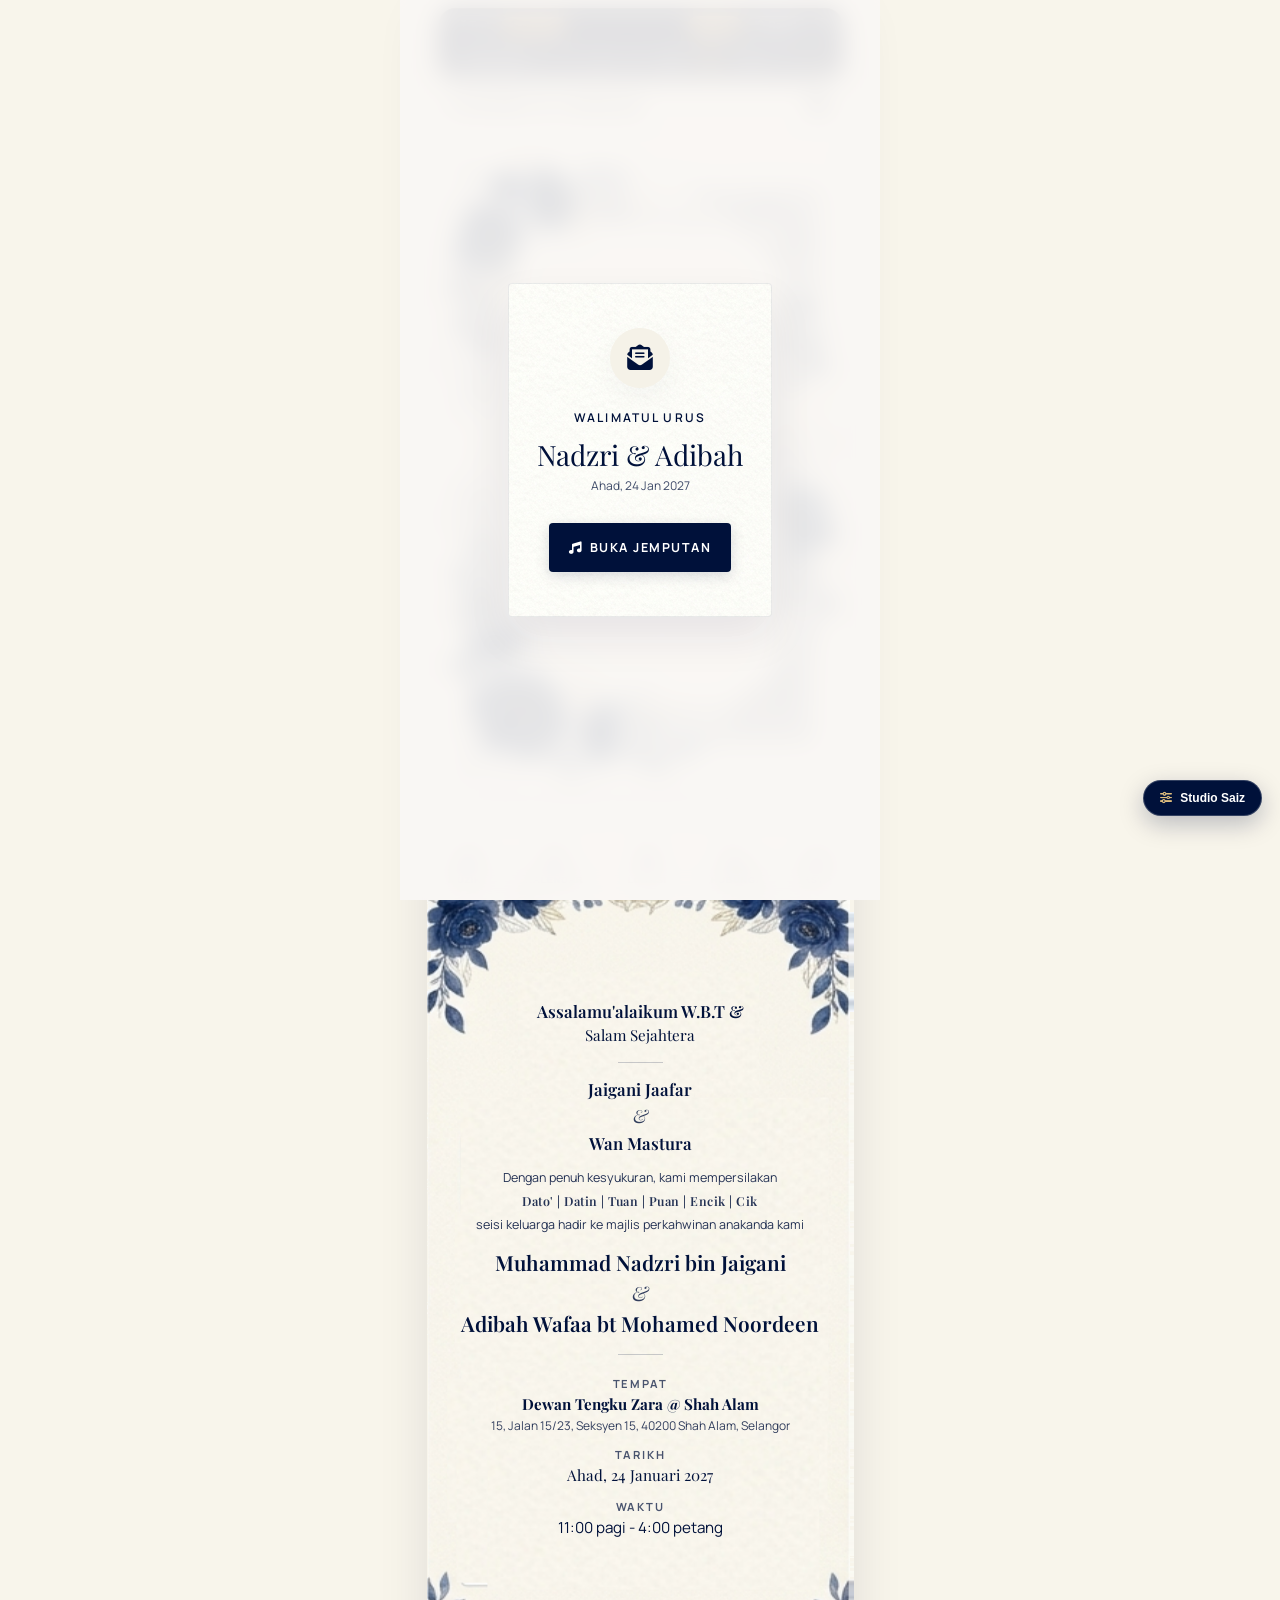
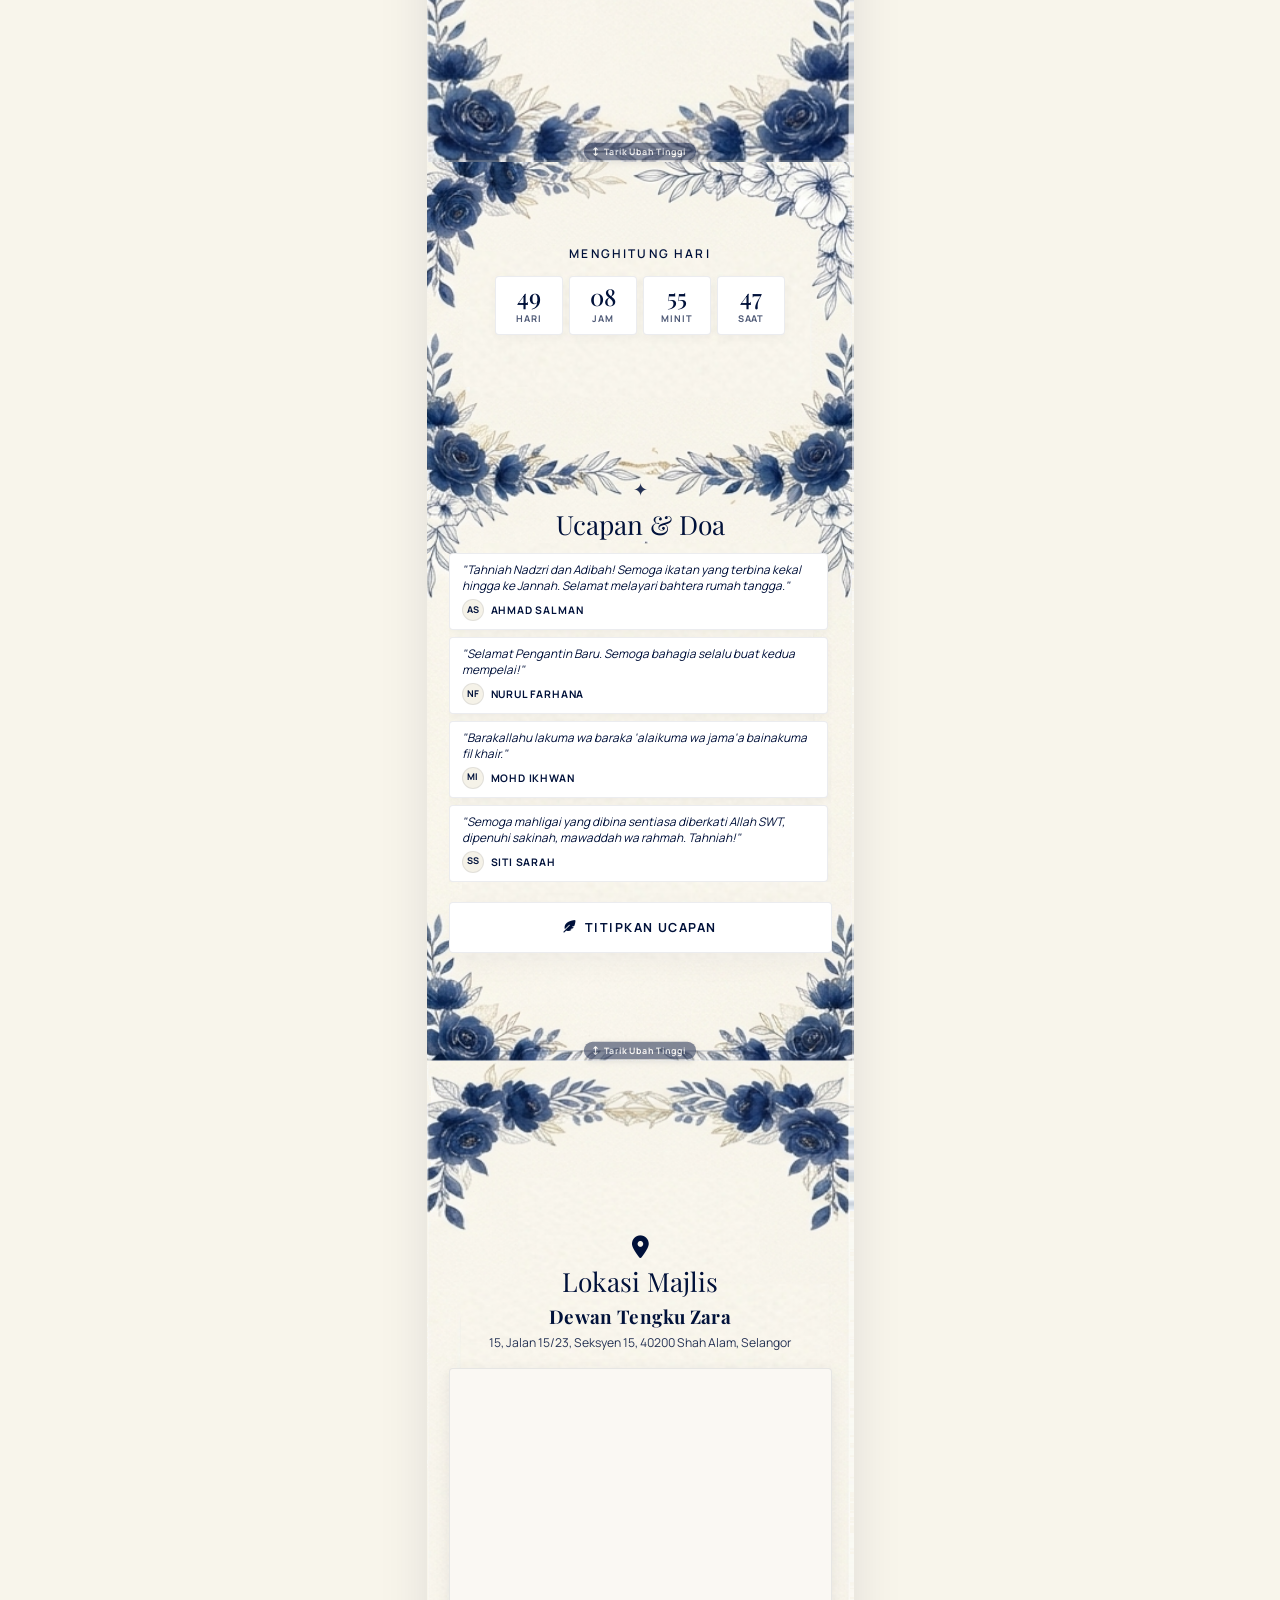
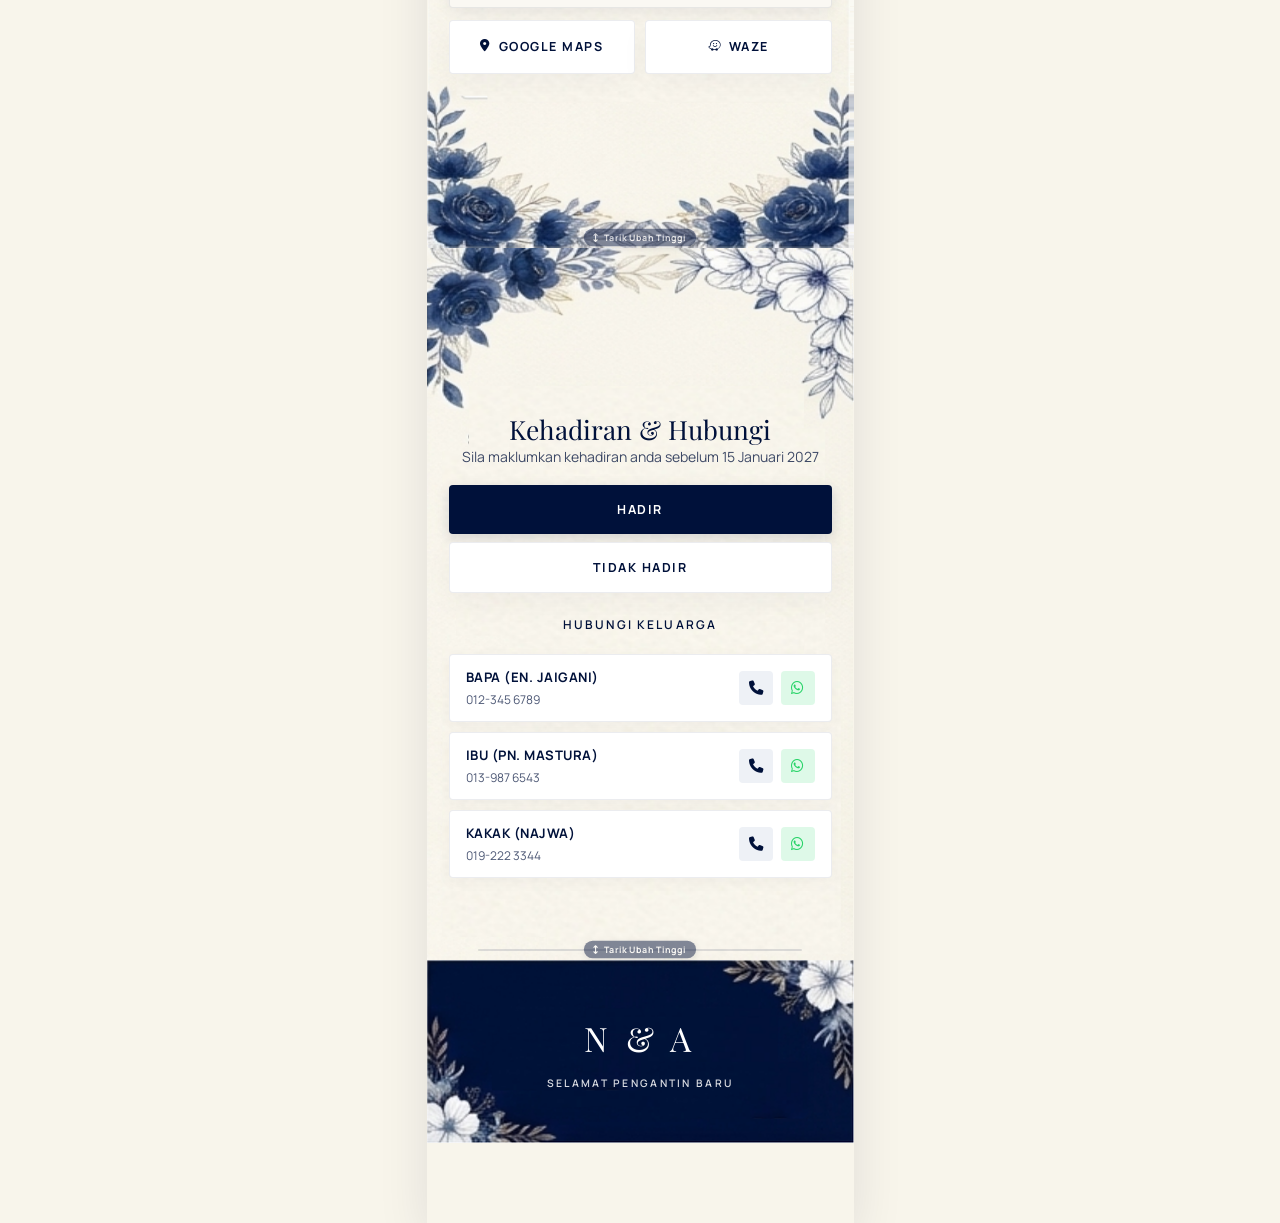
==== commit 0c296854: "Re-enable live edit and move tools with personalized text defaults and calibrated spacing" ====
--- a/index.html
+++ b/index.html
@@ -1,444 +1,1076 @@
 <!DOCTYPE html>
-
 <html lang="ms">
 <head>
-<meta charset="utf-8"/>
-<meta content="width=device-width, initial-scale=1.0, maximum-scale=1.0, user-scalable=no" name="viewport"/>
-<title>Walimatul Urus Nadzri &amp; Adibah</title>
-<link href="https://fonts.googleapis.com" rel="preconnect"/>
-<link crossorigin="" href="https://fonts.gstatic.com" rel="preconnect"/>
-<link href="https://fonts.googleapis.com/css2?family=Great+Vibes&amp;family=Playfair+Display:ital,wght@0,400;0,600;0,700;1,400&amp;family=Manrope:wght@400;500;600;700&amp;display=swap" rel="stylesheet"/>
-<link href="https://cdnjs.cloudflare.com/ajax/libs/font-awesome/6.4.0/css/all.min.css" rel="stylesheet"/>
-<link href="styles.css" rel="stylesheet"/>
+    <meta charset="UTF-8">
+    <meta name="viewport" content="width=device-width, initial-scale=1.0, maximum-scale=1.0, user-scalable=no">
+    <title>Walimatul Urus Nadzri & Adibah</title>
+    <link rel="preconnect" href="https://fonts.googleapis.com">
+    <link rel="preconnect" href="https://fonts.gstatic.com" crossorigin>
+    <link href="https://fonts.googleapis.com/css2?family=Great+Vibes&family=Playfair+Display:ital,wght@0,400;0,600;0,700;1,400&family=Manrope:wght@400;500;600;700&display=swap" rel="stylesheet">
+    <link href="https://cdnjs.cloudflare.com/ajax/libs/font-awesome/6.4.0/css/all.min.css" rel="stylesheet">
+    <link rel="stylesheet" href="styles.css">
 </head>
 <body>
-<!-- Background Music -->
-<audio id="bg-music" loop="" preload="auto">
-<source src="assets/gambus-kelantan.mp3" type="audio/mpeg"/>
-</audio>
-<div class="mobile-container">
-<!-- ==========================================
+    <!-- Background Music -->
+    <audio id="bg-music" loop preload="auto">
+        <source src="assets/gambus-kelantan.mp3" type="audio/mpeg">
+    </audio>
+
+    <div class="mobile-container">
+        
+        <!-- Floating Live Edit Control Bar -->
+        <aside class="live-edit-toolbar" id="edit-toolbar">
+            <div class="toolbar-pill">
+                <div class="toolbar-row-main">
+                    <div class="toolbar-mode-switch">
+                        <button type="button" class="toolbar-mode-btn" id="btn-mode-text" title="Text Mode: Click any text to edit spelling">
+                            <i class="fa-solid fa-i-cursor"></i> Text
+                        </button>
+                        <button type="button" class="toolbar-mode-btn active" id="btn-mode-lasso" title="Lasso Mode: Drag or Nudge text Up / Down">
+                            <i class="fa-solid fa-arrows-up-down"></i> Move ↕
+                        </button>
+                    </div>
+                    <div class="toolbar-actions">
+                        <button type="button" class="toolbar-btn btn-save" id="btn-save-edits" title="Save text & positions"><i class="fa-solid fa-check"></i> Save</button>
+                        <button type="button" class="toolbar-btn btn-reset" id="btn-reset-edits" title="Reset all to original"><i class="fa-solid fa-rotate-left"></i> Reset</button>
+                        <button type="button" class="toolbar-btn btn-dismiss" id="btn-dismiss-toolbar" title="Hide toolbar">&times;</button>
+                    </div>
+                </div>
+                <!-- Move Controls Row (active in Move ↕ mode) -->
+                <div class="toolbar-row-move" id="toolbar-move-controls">
+                    <div class="toolbar-group-select-wrapper">
+                        <select id="select-quick-group" class="toolbar-group-select" title="Choose a group to move">
+                            <option value="">▾ Pick Group...</option>
+                            <option value="hero-all-text">✨ Page 1: All Text Together</option>
+                            <option value="hero-title-group">💍 Page 1: Names (NADZRI & ADIBAH)</option>
+                            <option value="hero-details-group">📅 Page 1: Date & Venue</option>
+                            <option value="greet-block">📜 Page 1.5: Salam & Greetings</option>
+                            <option value="parents-block">👨‍👩‍👦 Page 1.5: Parents / Hosts</option>
+                            <option value="invitation-couple-block">👰 Page 1.5: Couple Names</option>
+                            <option value="event-meta-block">📍 Page 1.5: Tempat, Tarikh, Waktu</option>
+                            <option value="countdown-block">⏳ Page 2: Countdown Timer</option>
+                            <option value="wishes-block">💌 Page 2: Wishes & Doa</option>
+                            <option value="location-block">🗺️ Page 3: Location & Map</option>
+                            <option value="rsvp-header-block">📋 Page 4: RSVP Kehadiran</option>
+                            <option value="family-block">📞 Page 4: Family Contacts</option>
+                        </select>
+                    </div>
+                    <div class="toolbar-nudge-group">
+                        <button type="button" class="toolbar-btn btn-nudge" id="btn-toolbar-up-10" title="Move Up 10px"><i class="fa-solid fa-angles-up"></i></button>
+                        <button type="button" class="toolbar-btn btn-nudge" id="btn-toolbar-up" title="Move Up 2px"><i class="fa-solid fa-chevron-up"></i> Up</button>
+                        <span class="toolbar-y-readout" id="toolbar-y-readout">0px</span>
+                        <button type="button" class="toolbar-btn btn-nudge" id="btn-toolbar-down" title="Move Down 2px"><i class="fa-solid fa-chevron-down"></i> Dn</button>
+                        <button type="button" class="toolbar-btn btn-nudge" id="btn-toolbar-down-10" title="Move Down 10px"><i class="fa-solid fa-angles-down"></i></button>
+                        <button type="button" class="toolbar-btn btn-nudge btn-reset-pos" id="btn-toolbar-reset-pos" title="Reset position to 0px">0px</button>
+                    </div>
+                </div>
+            </div>
+        </aside>
+        <button type="button" class="edit-reopen-badge" id="btn-reopen-toolbar" title="Open Edit / Lasso Mode"><i class="fa-solid fa-pen"></i></button>
+
+        <!-- Lasso Selection Marquee Box -->
+        <div class="lasso-selection-box" id="lasso-box"></div>
+
+        <!-- Floating Lasso / Y-Axis Move Controller -->
+        <aside class="lasso-move-controller" id="lasso-controller" style="display: none;">
+            <div class="lasso-controller-pill">
+                <span class="lasso-controller-label"><i class="fa-solid fa-arrows-up-down"></i> Move (Y-Axis)</span>
+                <div class="lasso-nudge-btns">
+                    <button type="button" class="lasso-btn" id="btn-lasso-up-10" title="Move Up 10px"><i class="fa-solid fa-angles-up"></i> Up 10</button>
+                    <button type="button" class="lasso-btn" id="btn-lasso-up-2" title="Nudge Up 2px"><i class="fa-solid fa-chevron-up"></i> +2</button>
+                    <span class="lasso-badge" id="lasso-y-readout">0px</span>
+                    <button type="button" class="lasso-btn" id="btn-lasso-down-2" title="Nudge Down 2px"><i class="fa-solid fa-chevron-down"></i> -2</button>
+                    <button type="button" class="lasso-btn" id="btn-lasso-down-10" title="Move Down 10px"><i class="fa-solid fa-angles-down"></i> Down 10</button>
+                </div>
+                <div class="lasso-drag-handle" id="lasso-drag-handle" title="Click & Drag Up/Down">
+                    <i class="fa-solid fa-grip-vertical"></i> Drag ↕
+                </div>
+                <button type="button" class="lasso-btn btn-reset-pos" id="btn-lasso-reset-pos" title="Reset Position to 0px"><i class="fa-solid fa-rotate-left"></i> 0px</button>
+                <button type="button" class="lasso-btn btn-close-lasso" id="btn-lasso-close" title="Deselect">&times;</button>
+            </div>
+        </aside>
+
+        <!-- ==========================================
              SCREEN 1: THE INVITATION CARD (HERO)
              ========================================== -->
-<section class="screen-page hero-page" id="screen-hero">
-<!-- Top App Bar matching screen.png -->
-<header class="top-nav-bar movable-item" data-move-id="top-nav-bar">
-<span class="brand-monogram" data-key="nav-monogram">NADZRI &amp; ADIBAH</span>
-<button aria-label="Menu Navigasi" class="menu-icon-btn" id="menu-toggle-btn">
-<i class="fa-solid fa-bars"></i>
-</button>
-</header>
-<!-- Main Invitation Framed Card with exact floral & vintage border -->
-<div class="invitation-card-wrapper">
-<div class="invitation-card">
-<div class="card-content">
-<!-- Entire 1st Page Text Cluster (tight, close together, vertically centered) -->
-<div class="hero-center-cluster movable-group" data-move-id="hero-all-text" style="transform: translateY(-15px);">
-<!-- Upper Block: Title & Couple Names (close together) -->
-<div class="hero-title-group movable-group" data-move-id="hero-title-group" style="transform: translateY(-53px);">
-<p class="label-md letter-tracking-wide text-primary hero-top-label movable-item" data-key="hero-label" data-move-id="hero-top-label" style="transform: translateY(-16px);">WALIMATUL URUS</p>
-<div class="couple-names movable-group" data-move-id="couple-names">
-<h1 class="display-lg font-serif movable-item" data-key="groom-name" data-move-id="groom-name">NADZRI</h1>
-<span class="ampersand-sign font-serif movable-item" data-key="ampersand" data-move-id="ampersand">&amp;</span>
-<h1 class="display-lg font-serif movable-item" data-key="bride-name" data-move-id="bride-name">ADIBAH</h1>
-</div>
-</div>
-<div class="hero-fine-divider movable-item" data-move-id="hero-fine-divider" style="transform: translateY(-30px);"></div>
-<!-- Lower Block: Day, Date & Venue (close together) -->
-<div class="hero-details-group movable-group" data-move-id="hero-details-group">
-<p class="label-md letter-tracking-md text-primary hero-day-label movable-item" data-key="hero-day" data-move-id="hero-day-label">AHAD</p>
-<div class="wedding-date-row movable-item" data-move-id="wedding-date-row">
-<span class="date-digit" data-key="date-day">24</span>
-<span class="date-sep">|</span>
-<span class="date-digit" data-key="date-month">01</span>
-<span class="date-sep">|</span>
-<span class="date-digit" data-key="date-year">2027</span>
-</div>
-<div class="venue-info movable-item" data-move-id="venue-info" style="transform: translateY(38px);">
-<p class="venue-title bold-text font-sans" data-key="venue-name">Dewan Tengku Zara</p>
-<p class="venue-sub font-sans" data-key="venue-location">Shah Alam</p>
-</div>
-</div>
-</div>
-</div>
-</div>
-</div>
-</section>
-<!-- ==========================================
+        <section id="screen-hero" class="screen-page hero-page">
+            <!-- Top App Bar matching screen.png -->
+            <header class="top-nav-bar movable-item" data-move-id="top-nav-bar">
+                <span class="brand-monogram" contenteditable="true" spellcheck="false" data-key="nav-monogram">NADZRI & ADIBAH</span>
+                <button class="menu-icon-btn" id="menu-toggle-btn" aria-label="Menu Navigasi">
+                    <i class="fa-solid fa-bars"></i>
+                </button>
+            </header>
+
+            <!-- Main Invitation Framed Card with exact floral & vintage border -->
+            <div class="invitation-card-wrapper">
+                <div class="invitation-card">
+                    <div class="card-content">
+                        <!-- Entire 1st Page Text Cluster (tight, close together, vertically centered) -->
+                        <div class="hero-center-cluster movable-group" data-move-id="hero-all-text" style="transform: translateY(-15px);">
+                            <!-- Upper Block: Title & Couple Names (close together) -->
+                            <div class="hero-title-group movable-group" data-move-id="hero-title-group" style="transform: translateY(-53px);">
+                                <p class="label-md letter-tracking-wide text-primary hero-top-label movable-item" contenteditable="true" spellcheck="false" data-key="hero-label" data-move-id="hero-top-label" style="transform: translateY(-16px);">WALIMATUL URUS</p>
+                                
+                                <div class="couple-names movable-group" data-move-id="couple-names">
+                                    <h1 class="display-lg font-serif movable-item" contenteditable="true" spellcheck="false" data-key="groom-name" data-move-id="groom-name">NADZRI</h1>
+                                    <span class="ampersand-sign font-serif movable-item" contenteditable="true" spellcheck="false" data-key="ampersand" data-move-id="ampersand">&</span>
+                                    <h1 class="display-lg font-serif movable-item" contenteditable="true" spellcheck="false" data-key="bride-name" data-move-id="bride-name">ADIBAH</h1>
+                                </div>
+                            </div>
+                            
+                            <div class="hero-fine-divider movable-item" data-move-id="hero-fine-divider" style="transform: translateY(-30px);"></div>
+                            
+                            <!-- Lower Block: Day, Date & Venue (close together) -->
+                            <div class="hero-details-group movable-group" data-move-id="hero-details-group">
+                                <p class="label-md letter-tracking-md text-primary hero-day-label movable-item" contenteditable="true" spellcheck="false" data-key="hero-day" data-move-id="hero-day-label">AHAD</p>
+                                
+                                <div class="wedding-date-row movable-item" data-move-id="wedding-date-row">
+                                    <span class="date-digit" contenteditable="true" spellcheck="false" data-key="date-day">24</span>
+                                    <span class="date-sep">|</span>
+                                    <span class="date-digit" contenteditable="true" spellcheck="false" data-key="date-month">01</span>
+                                    <span class="date-sep">|</span>
+                                    <span class="date-digit" contenteditable="true" spellcheck="false" data-key="date-year">2027</span>
+                                </div>
+                                
+                                <div class="venue-info movable-item" data-move-id="venue-info" style="transform: translateY(38px);">
+                                    <p class="venue-title bold-text font-sans" contenteditable="true" spellcheck="false" data-key="venue-name">Dewan Tengku Zara</p>
+                                    <p class="venue-sub font-sans" contenteditable="true" spellcheck="false" data-key="venue-location">Shah Alam</p>
+                                </div>
+                            </div>
+                        </div>
+                    </div>
+                </div>
+            </div>
+        </section>
+
+        <!-- ==========================================
              SECTION 1.5: INVITATION GREETINGS & EVENT DETAILS
              (Between Screen 1 and Screen 2)
              ========================================== -->
-<section class="screen-page content-page invitation-details-page" id="screen-invitation-details">
-<div class="page-inner-content">
-<div class="invitation-text-container">
-<!-- Salam & Greetings -->
-<div class="greet-block movable-group" data-move-id="greet-block">
-<p class="greet-arabic font-serif movable-item" data-key="greet-salam" data-move-id="greet-salam">Assalamu'alaikum W.B.T &amp;</p>
-<p class="greet-malay font-serif movable-item" data-key="greet-sejahtera" data-move-id="greet-sejahtera">Salam Sejahtera</p>
-</div>
-<div class="greet-divider-line movable-item" data-move-id="greet-divider-1"></div>
-<!-- Parents / Hosts -->
-<div class="parents-block movable-group" data-move-id="parents-block">
-<h3 class="parent-name font-serif movable-item" data-key="parent-father" data-move-id="parent-father">Jaigani Jaafar</h3>
-<span class="parent-amp font-serif movable-item" data-move-id="parent-amp">&amp;</span>
-<h3 class="parent-name font-serif movable-item" data-key="parent-mother" data-move-id="parent-mother">Wan Mastura</h3>
-</div>
-<!-- Jemputan Verse -->
-<div class="invitation-body-block movable-group" data-move-id="invitation-body-block">
-<p class="body-sm text-primary movable-item" data-key="invite-verse-1" data-move-id="invite-verse-1">Dengan penuh kesyukuran, kami mempersilakan</p>
-<p class="titles-honorific font-serif movable-item" data-key="invite-titles" data-move-id="invite-titles">Dato' | Datin | Tuan | Puan | Encik | Cik</p>
-<p class="body-sm text-primary movable-item" data-key="invite-verse-2" data-move-id="invite-verse-2">seisi keluarga hadir ke majlis perkahwinan anakanda kami</p>
-</div>
-<!-- Bride & Groom -->
-<div class="invitation-couple-block movable-group" data-move-id="invitation-couple-block">
-<h2 class="couple-name-md font-serif movable-item" data-key="invite-groom" data-move-id="invite-groom">Muhammad Nadzri bin Jaigani</h2>
-<span class="couple-amp font-serif movable-item" data-move-id="invite-amp">&amp;</span>
-<h2 class="couple-name-md font-serif movable-item" data-key="invite-bride" data-move-id="invite-bride">Adibah Wafaa bt Mohamed Noordeen</h2>
-</div>
-<div class="greet-divider-line movable-item" data-move-id="greet-divider-2"></div>
-<!-- Event Meta Details: Tempat, Tarikh, Waktu -->
-<div class="event-meta-block movable-group" data-move-id="event-meta-block">
-<!-- Tempat -->
-<div class="meta-item movable-item" data-move-id="meta-tempat">
-<p class="meta-label" data-key="meta-label-tempat">TEMPAT</p>
-<p class="meta-value-title bold-text font-serif" data-key="meta-venue-name">Dewan Tengku Zara @ Shah Alam</p>
-<p class="meta-value-sub" data-key="meta-venue-address">15, Jalan 15/23, Seksyen 15, 40200 Shah Alam, Selangor</p>
-</div>
-<!-- Tarikh -->
-<div class="meta-item movable-item" data-move-id="meta-tarikh">
-<p class="meta-label" data-key="meta-label-tarikh">TARIKH</p>
-<p class="meta-value-title font-serif" data-key="meta-tarikh-val">Ahad, 24 Januari 2027</p>
-</div>
-<!-- Waktu -->
-<div class="meta-item movable-item" data-move-id="meta-waktu">
-<p class="meta-label" data-key="meta-label-waktu">WAKTU</p>
-<p class="meta-value-title" data-key="meta-waktu-val">11:00 pagi - 4:00 petang</p>
-</div>
-</div>
-</div>
-</div>
-
-</section>
-<!-- ==========================================
+        <section id="screen-invitation-details" class="screen-page content-page invitation-details-page">
+            <div class="page-inner-content">
+                <div class="invitation-text-container">
+                    
+                    <!-- Salam & Greetings -->
+                    <div class="greet-block movable-group" data-move-id="greet-block">
+                        <p class="greet-arabic font-serif movable-item" contenteditable="true" spellcheck="false" data-key="greet-salam" data-move-id="greet-salam">Assalamu'alaikum W.B.T &</p>
+                        <p class="greet-malay font-serif movable-item" contenteditable="true" spellcheck="false" data-key="greet-sejahtera" data-move-id="greet-sejahtera">Salam Sejahtera</p>
+                    </div>
+
+                    <div class="greet-divider-line movable-item" data-move-id="greet-divider-1"></div>
+
+                    <!-- Parents / Hosts -->
+                    <div class="parents-block movable-group" data-move-id="parents-block">
+                        <h3 class="parent-name font-serif movable-item" contenteditable="true" spellcheck="false" data-key="parent-father" data-move-id="parent-father">Jaigani Jaafar</h3>
+                        <span class="parent-amp font-serif movable-item" contenteditable="true" spellcheck="false" data-move-id="parent-amp">&</span>
+                        <h3 class="parent-name font-serif movable-item" contenteditable="true" spellcheck="false" data-key="parent-mother" data-move-id="parent-mother">Wan Mastura</h3>
+                    </div>
+
+                    <!-- Jemputan Verse -->
+                    <div class="invitation-body-block movable-group" data-move-id="invitation-body-block">
+                        <p class="body-sm text-primary movable-item" contenteditable="true" spellcheck="false" data-key="invite-verse-1" data-move-id="invite-verse-1">Dengan penuh kesyukuran, kami mempersilakan</p>
+                        <p class="titles-honorific font-serif movable-item" contenteditable="true" spellcheck="false" data-key="invite-titles" data-move-id="invite-titles">Dato' | Datin | Tuan | Puan | Encik | Cik</p>
+                        <p class="body-sm text-primary movable-item" contenteditable="true" spellcheck="false" data-key="invite-verse-2" data-move-id="invite-verse-2">seisi keluarga hadir ke majlis perkahwinan anakanda kami</p>
+                    </div>
+
+                    <!-- Bride & Groom -->
+                    <div class="invitation-couple-block movable-group" data-move-id="invitation-couple-block">
+                        <h2 class="couple-name-md font-serif movable-item" contenteditable="true" spellcheck="false" data-key="invite-groom" data-move-id="invite-groom">Muhammad Nadzri bin Jaigani</h2>
+                        <span class="couple-amp font-serif movable-item" contenteditable="true" spellcheck="false" data-move-id="invite-amp">&</span>
+                        <h2 class="couple-name-md font-serif movable-item" contenteditable="true" spellcheck="false" data-key="invite-bride" data-move-id="invite-bride">Adibah Wafaa bt Mohamed Noordeen</h2>
+                    </div>
+
+                    <div class="greet-divider-line movable-item" data-move-id="greet-divider-2"></div>
+
+                    <!-- Event Meta Details: Tempat, Tarikh, Waktu -->
+                    <div class="event-meta-block movable-group" data-move-id="event-meta-block">
+                        
+                        <!-- Tempat -->
+                        <div class="meta-item movable-item" data-move-id="meta-tempat">
+                            <p class="meta-label" contenteditable="true" spellcheck="false" data-key="meta-label-tempat">TEMPAT</p>
+                            <p class="meta-value-title bold-text font-serif" contenteditable="true" spellcheck="false" data-key="meta-venue-name">Dewan Tengku Zara @ Shah Alam</p>
+                            <p class="meta-value-sub" contenteditable="true" spellcheck="false" data-key="meta-venue-address">15, Jalan 15/23, Seksyen 15, 40200 Shah Alam, Selangor</p>
+                        </div>
+
+                        <!-- Tarikh -->
+                        <div class="meta-item movable-item" data-move-id="meta-tarikh">
+                            <p class="meta-label" contenteditable="true" spellcheck="false" data-key="meta-label-tarikh">TARIKH</p>
+                            <p class="meta-value-title font-serif" contenteditable="true" spellcheck="false" data-key="meta-tarikh-val">Ahad, 24 Januari 2027</p>
+                        </div>
+
+                        <!-- Waktu -->
+                        <div class="meta-item movable-item" data-move-id="meta-waktu">
+                            <p class="meta-label" contenteditable="true" spellcheck="false" data-key="meta-label-waktu">WAKTU</p>
+                            <p class="meta-value-title" contenteditable="true" spellcheck="false" data-key="meta-waktu-val">11:00 pagi - 4:00 petang</p>
+                        </div>
+
+                    </div>
+
+                </div>
+            </div>
+            <!-- Interactive Drag Resizer Handle for Section 1.5 -->
+            <div class="section-resizer-bar" data-var="--s15-min-height" title="Tarik ke bawah atau ke atas untuk ubah saiz latar belakang">
+                <div class="resizer-pill"><i class="fa-solid fa-arrows-up-down"></i> Tarik Ubah Tinggi</div>
+            </div>
+        </section>
+
+        <!-- ==========================================
              SCREEN 2: MENGHITUNG HARI & UCAPAN & DOA
              ========================================== -->
-<section class="screen-page content-page" id="screen-countdown">
-<div class="page-inner-content">
-<!-- Countdown Section -->
-<div class="section-block countdown-block movable-group" data-move-id="countdown-block">
-<p class="label-md center-text letter-tracking-lg margin-bottom-sm text-primary movable-item" data-key="countdown-label" data-move-id="countdown-label">MENGHITUNG HARI</p>
-<div class="timer-grid movable-item" data-move-id="timer-grid">
-<div class="timer-box">
-<span class="timer-number" data-key="timer-days" id="days">105</span>
-<span class="timer-label">HARI</span>
-</div>
-<div class="timer-box">
-<span class="timer-number" data-key="timer-hours" id="hours">09</span>
-<span class="timer-label">JAM</span>
-</div>
-<div class="timer-box">
-<span class="timer-number" data-key="timer-minutes" id="minutes">52</span>
-<span class="timer-label">MINIT</span>
-</div>
-<div class="timer-box">
-<span class="timer-number" data-key="timer-seconds" id="seconds">15</span>
-<span class="timer-label">SAAT</span>
-</div>
-</div>
-</div>
-<!-- Spacer revealing the authentic botanical gold branch divider in user background -->
-<div class="middle-divider-spacer movable-item" data-move-id="middle-divider-spacer"></div>
-<!-- Wishes Section matching screen.png -->
-<div class="section-block wishes-block movable-group" data-move-id="wishes-block">
-<div class="section-title-wrapper movable-item" data-move-id="wishes-title-wrapper">
-<div class="sparkle-star-icon">✦</div>
-<h2 class="headline-md font-serif" data-key="wishes-title">Ucapan &amp; Doa</h2>
-</div>
-<div class="wishes-list movable-item" data-move-id="wishes-container" id="wishes-container">
-<!-- Wish Card 1 -->
-<div class="wish-card movable-item" data-move-id="wish-card-1">
-<p class="body-md italic-text quote-text">"Tahniah Nadzri dan Adibah! Semoga ikatan yang terbina kekal hingga ke Jannah. Selamat melayari bahtera rumah tangga."</p>
-<div class="wish-author-row">
-<div class="avatar-badge">AS</div>
-<span class="label-md bold-text author-name">AHMAD SALMAN</span>
-</div>
-</div>
-<!-- Wish Card 2 -->
-<div class="wish-card movable-item" data-move-id="wish-card-2">
-<p class="body-md italic-text quote-text">"Selamat Pengantin Baru. Semoga bahagia selalu buat kedua mempelai!"</p>
-<div class="wish-author-row">
-<div class="avatar-badge">NF</div>
-<span class="label-md bold-text author-name">NURUL FARHANA</span>
-</div>
-</div>
-<!-- Wish Card 3 -->
-<div class="wish-card movable-item" data-move-id="wish-card-3">
-<p class="body-md italic-text quote-text">"Barakallahu lakuma wa baraka 'alaikuma wa jama'a bainakuma fil khair."</p>
-<div class="wish-author-row">
-<div class="avatar-badge">MI</div>
-<span class="label-md bold-text author-name">MOHD IKHWAN</span>
-</div>
-</div>
-<!-- Wish Card 4 -->
-<div class="wish-card movable-item" data-move-id="wish-card-4">
-<p class="body-md italic-text quote-text">"Semoga mahligai yang dibina sentiasa diberkati Allah SWT, dipenuhi sakinah, mawaddah wa rahmah. Tahniah!"</p>
-<div class="wish-author-row">
-<div class="avatar-badge">SS</div>
-<span class="label-md bold-text author-name">SITI SARAH</span>
-</div>
-</div>
-</div>
-<!-- Add Wish Trigger Button -->
-<button class="btn btn-secondary full-width margin-top-md movable-item" data-move-id="btn-trigger-wish-modal" id="btn-trigger-wish-modal" type="button">
-<i class="fa-solid fa-feather-pointed"></i> TITIPKAN UCAPAN
+        <section id="screen-countdown" class="screen-page content-page">
+            <div class="page-inner-content">
+                <!-- Countdown Section -->
+                <div class="section-block countdown-block movable-group" data-move-id="countdown-block">
+                    <p class="label-md center-text letter-tracking-lg margin-bottom-sm text-primary movable-item" contenteditable="true" spellcheck="false" data-key="countdown-label" data-move-id="countdown-label">MENGHITUNG HARI</p>
+                    
+                    <div class="timer-grid movable-item" data-move-id="timer-grid">
+                        <div class="timer-box">
+                            <span id="days" class="timer-number" contenteditable="true" spellcheck="false" data-key="timer-days">105</span>
+                            <span class="timer-label" contenteditable="true" spellcheck="false">HARI</span>
+                        </div>
+                        <div class="timer-box">
+                            <span id="hours" class="timer-number" contenteditable="true" spellcheck="false" data-key="timer-hours">09</span>
+                            <span class="timer-label" contenteditable="true" spellcheck="false">JAM</span>
+                        </div>
+                        <div class="timer-box">
+                            <span id="minutes" class="timer-number" contenteditable="true" spellcheck="false" data-key="timer-minutes">52</span>
+                            <span class="timer-label" contenteditable="true" spellcheck="false">MINIT</span>
+                        </div>
+                        <div class="timer-box">
+                            <span id="seconds" class="timer-number" contenteditable="true" spellcheck="false" data-key="timer-seconds">15</span>
+                            <span class="timer-label" contenteditable="true" spellcheck="false">SAAT</span>
+                        </div>
+                    </div>
+                </div>
+
+                <!-- Spacer revealing the authentic botanical gold branch divider in user background -->
+                <div class="middle-divider-spacer movable-item" data-move-id="middle-divider-spacer"></div>
+
+                <!-- Wishes Section matching screen.png -->
+                <div class="section-block wishes-block movable-group" data-move-id="wishes-block">
+                    <div class="section-title-wrapper movable-item" data-move-id="wishes-title-wrapper">
+                        <div class="sparkle-star-icon">✦</div>
+                        <h2 class="headline-md font-serif" contenteditable="true" spellcheck="false" data-key="wishes-title">Ucapan & Doa</h2>
+                    </div>
+
+                    <div class="wishes-list movable-item" id="wishes-container" data-move-id="wishes-container">
+                        <!-- Wish Card 1 -->
+                        <div class="wish-card movable-item" data-move-id="wish-card-1">
+                            <p class="body-md italic-text quote-text" contenteditable="true" spellcheck="false">"Tahniah Nadzri dan Adibah! Semoga ikatan yang terbina kekal hingga ke Jannah. Selamat melayari bahtera rumah tangga."</p>
+                            <div class="wish-author-row">
+                                <div class="avatar-badge">AS</div>
+                                <span class="label-md bold-text author-name" contenteditable="true" spellcheck="false">AHMAD SALMAN</span>
+                            </div>
+                        </div>
+
+                        <!-- Wish Card 2 -->
+                        <div class="wish-card movable-item" data-move-id="wish-card-2">
+                            <p class="body-md italic-text quote-text" contenteditable="true" spellcheck="false">"Selamat Pengantin Baru. Semoga bahagia selalu buat kedua mempelai!"</p>
+                            <div class="wish-author-row">
+                                <div class="avatar-badge">NF</div>
+                                <span class="label-md bold-text author-name" contenteditable="true" spellcheck="false">NURUL FARHANA</span>
+                            </div>
+                        </div>
+
+                        <!-- Wish Card 3 -->
+                        <div class="wish-card movable-item" data-move-id="wish-card-3">
+                            <p class="body-md italic-text quote-text" contenteditable="true" spellcheck="false">"Barakallahu lakuma wa baraka 'alaikuma wa jama'a bainakuma fil khair."</p>
+                            <div class="wish-author-row">
+                                <div class="avatar-badge">MI</div>
+                                <span class="label-md bold-text author-name" contenteditable="true" spellcheck="false">MOHD IKHWAN</span>
+                            </div>
+                        </div>
+
+                        <!-- Wish Card 4 -->
+                        <div class="wish-card movable-item" data-move-id="wish-card-4">
+                            <p class="body-md italic-text quote-text" contenteditable="true" spellcheck="false">"Semoga mahligai yang dibina sentiasa diberkati Allah SWT, dipenuhi sakinah, mawaddah wa rahmah. Tahniah!"</p>
+                            <div class="wish-author-row">
+                                <div class="avatar-badge">SS</div>
+                                <span class="label-md bold-text author-name" contenteditable="true" spellcheck="false">SITI SARAH</span>
+                            </div>
+                        </div>
+                    </div>
+
+                    <!-- Add Wish Trigger Button -->
+                    <button type="button" class="btn btn-secondary full-width margin-top-md movable-item" id="btn-trigger-wish-modal" data-move-id="btn-trigger-wish-modal">
+                        <i class="fa-solid fa-feather-pointed"></i> TITIPKAN UCAPAN
                     </button>
-</div>
-</div>
-
-</section>
-<!-- ==========================================
+                </div>
+            </div>
+            <!-- Interactive Drag Resizer Handle for Section 2 -->
+            <div class="section-resizer-bar" data-var="--s2-min-height" title="Tarik ke bawah atau ke atas untuk ubah saiz latar belakang">
+                <div class="resizer-pill"><i class="fa-solid fa-arrows-up-down"></i> Tarik Ubah Tinggi</div>
+            </div>
+        </section>
+
+        <!-- ==========================================
              SCREEN 3: LOKASI MAJLIS
              ========================================== -->
-<section class="screen-page content-page" id="screen-location">
-<div class="page-inner-content">
-<div class="section-block location-block movable-group" data-move-id="location-block">
-<div class="location-header movable-item" data-move-id="location-header">
-<i class="fa-solid fa-location-dot location-pin"></i>
-<h2 class="headline-md font-serif" data-key="location-title">Lokasi Majlis</h2>
-<h3 class="venue-name-highlight font-serif" data-key="location-hall">Dewan Tengku Zara</h3>
-<p class="body-sm text-primary-muted font-sans location-full-address" data-key="location-address">15, Jalan 15/23, Seksyen 15, 40200 Shah Alam, Selangor</p>
-</div>
-<!-- Embedded Google Maps Card of the Location -->
-<div class="map-card-container movable-item" data-move-id="perimeter-map-card">
-<iframe allowfullscreen="" height="240" loading="lazy" referrerpolicy="no-referrer-when-downgrade" src="https://maps.google.com/maps?q=Dewan+Tengku+Zara+Seksyen+15+Shah+Alam&amp;t=&amp;z=15&amp;ie=UTF8&amp;iwloc=&amp;output=embed" style="border:0;" title="Peta Lokasi Google Maps Dewan Tengku Zara" width="100%">
-</iframe>
-</div>
-<!-- Map Navigation Buttons -->
-<div class="map-buttons-row movable-item" data-move-id="map-buttons-row">
-<a class="btn btn-secondary map-action-btn" href="https://www.google.com/maps/search/?api=1&amp;query=Dewan+Tengku+Zara+Shah+Alam" id="btn-location-gmaps" rel="noopener noreferrer" target="_blank">
-<i class="fa-solid fa-location-dot"></i> <span>GOOGLE MAPS</span>
-</a>
-<a class="btn btn-secondary map-action-btn" href="https://waze.com/ul?q=Dewan+Tengku+Zara+Shah+Alam" id="btn-location-waze" rel="noopener noreferrer" target="_blank">
-<i class="fa-brands fa-waze"></i> <span>WAZE</span>
-</a>
-</div>
-</div>
-</div>
-
-</section>
-<!-- ==========================================
+        <section id="screen-location" class="screen-page content-page">
+            <div class="page-inner-content">
+                <div class="section-block location-block movable-group" data-move-id="location-block">
+                    <div class="location-header movable-item" data-move-id="location-header">
+                        <i class="fa-solid fa-location-dot location-pin"></i>
+                        <h2 class="headline-md font-serif" contenteditable="true" spellcheck="false" data-key="location-title">Lokasi Majlis</h2>
+                        <h3 class="venue-name-highlight font-serif" contenteditable="true" spellcheck="false" data-key="location-hall">Dewan Tengku Zara</h3>
+                        <p class="body-sm text-primary-muted font-sans location-full-address" contenteditable="true" spellcheck="false" data-key="location-address">15, Jalan 15/23, Seksyen 15, 40200 Shah Alam, Selangor</p>
+                    </div>
+
+                    <!-- Embedded Google Maps Card of the Location -->
+                    <div class="map-card-container movable-item" data-move-id="perimeter-map-card">
+                        <iframe 
+                            src="https://maps.google.com/maps?q=Dewan+Tengku+Zara+Seksyen+15+Shah+Alam&t=&z=15&ie=UTF8&iwloc=&output=embed" 
+                            width="100%" 
+                            height="240" 
+                            style="border:0;" 
+                            allowfullscreen="" 
+                            loading="lazy" 
+                            referrerpolicy="no-referrer-when-downgrade"
+                            title="Peta Lokasi Google Maps Dewan Tengku Zara">
+                        </iframe>
+                    </div>
+
+                    <!-- Map Navigation Buttons -->
+                    <div class="map-buttons-row movable-item" data-move-id="map-buttons-row">
+                        <a href="https://www.google.com/maps/search/?api=1&query=Dewan+Tengku+Zara+Shah+Alam" target="_blank" rel="noopener noreferrer" class="btn btn-secondary map-action-btn" id="btn-location-gmaps">
+                            <i class="fa-solid fa-location-dot"></i> <span contenteditable="true" spellcheck="false">GOOGLE MAPS</span>
+                        </a>
+                        <a href="https://waze.com/ul?q=Dewan+Tengku+Zara+Shah+Alam" target="_blank" rel="noopener noreferrer" class="btn btn-secondary map-action-btn" id="btn-location-waze">
+                            <i class="fa-brands fa-waze"></i> <span contenteditable="true" spellcheck="false">WAZE</span>
+                        </a>
+                    </div>
+                </div>
+            </div>
+            <!-- Interactive Drag Resizer Handle for Section 3 -->
+            <div class="section-resizer-bar" data-var="--s3-min-height" title="Tarik ke bawah atau ke atas untuk ubah saiz latar belakang">
+                <div class="resizer-pill"><i class="fa-solid fa-arrows-up-down"></i> Tarik Ubah Tinggi</div>
+            </div>
+        </section>
+
+        <!-- ==========================================
              SCREEN 4: KEHADIRAN & HUBUNGI KELUARGA + FOOTER
              ========================================== -->
-<section class="screen-page content-page" id="screen-rsvp">
-<div class="page-inner-content">
-<!-- Kehadiran & Hubungi Header -->
-<div class="section-block rsvp-header-block movable-group" data-move-id="rsvp-header-block">
-<h2 class="headline-md font-serif" data-key="rsvp-title">Kehadiran &amp; Hubungi</h2>
-<p class="body-md text-primary-muted center-text" data-key="rsvp-deadline">Sila maklumkan kehadiran anda sebelum 15 Januari 2027</p>
-<!-- Hadir / Tidak Hadir Buttons -->
-<div class="rsvp-choice-buttons">
-<button class="btn btn-primary full-width" id="btn-rsvp-open-hadir" type="button">HADIR</button>
-<button class="btn btn-ghost full-width" id="btn-rsvp-open-tidak" type="button">TIDAK HADIR</button>
-</div>
-</div>
-<!-- Hubungi Keluarga Section matching screen.png Screen 4 -->
-<div class="section-block family-block movable-group" data-move-id="family-block">
-<p class="label-md center-text letter-tracking-lg margin-bottom-md text-primary" data-key="family-heading">HUBUNGI KELUARGA</p>
-<div class="family-cards-list">
-<!-- Contact 1: Bapa -->
-<div class="family-card movable-item" data-move-id="family-card-1">
-<div class="family-info">
-<p class="family-role-name">BAPA (EN. JAIGANI)</p>
-<p class="family-phone-number">012-345 6789</p>
-</div>
-<div class="family-action-buttons">
-<a aria-label="Telefon Bapa" class="icon-circle-btn" href="tel:0123456789">
-<i class="fa-solid fa-phone"></i>
-</a>
-<a aria-label="WhatsApp Bapa" class="icon-circle-btn whatsapp-btn" href="https://wa.me/60123456789" rel="noopener noreferrer" target="_blank">
-<i class="fa-brands fa-whatsapp"></i>
-</a>
-</div>
-</div>
-<!-- Contact 2: Ibu -->
-<div class="family-card movable-item" data-move-id="family-card-2">
-<div class="family-info">
-<p class="family-role-name">IBU (PN. MASTURA)</p>
-<p class="family-phone-number">013-987 6543</p>
-</div>
-<div class="family-action-buttons">
-<a aria-label="Telefon Ibu" class="icon-circle-btn" href="tel:0139876543">
-<i class="fa-solid fa-phone"></i>
-</a>
-<a aria-label="WhatsApp Ibu" class="icon-circle-btn whatsapp-btn" href="https://wa.me/60139876543" rel="noopener noreferrer" target="_blank">
-<i class="fa-brands fa-whatsapp"></i>
-</a>
-</div>
-</div>
-<!-- Contact 3: Adik -->
-<div class="family-card movable-item" data-move-id="family-card-3">
-<div class="family-info">
-<p class="family-role-name">KAKAK (NAJWA)</p>
-<p class="family-phone-number">019-222 3344</p>
-</div>
-<div class="family-action-buttons">
-<a aria-label="Telefon Adik" class="icon-circle-btn" href="tel:0192223344">
-<i class="fa-solid fa-phone"></i>
-</a>
-<a aria-label="WhatsApp Adik" class="icon-circle-btn whatsapp-btn" href="https://wa.me/60192223344" rel="noopener noreferrer" target="_blank">
-<i class="fa-brands fa-whatsapp"></i>
-</a>
-</div>
-</div>
-</div>
-</div>
-</div>
-
-</section>
-<!-- Deep Navy Site Footer Section (100% full width until the right and left) -->
-<footer class="site-royal-footer-card">
-<div class="footer-card-content movable-item" data-move-id="footer-card-content">
-<h2 class="footer-monogram font-serif" data-key="footer-monogram">N &amp; A</h2>
-<p class="footer-tagline" data-key="footer-tagline">SELAMAT PENGANTIN BARU</p>
-</div>
-</footer>
-<!-- Spacer for fixed bottom bar -->
-<div class="bottom-nav-spacer"></div>
-<!-- ==========================================
+        <section id="screen-rsvp" class="screen-page content-page">
+            <div class="page-inner-content">
+                <!-- Kehadiran & Hubungi Header -->
+                <div class="section-block rsvp-header-block movable-group" data-move-id="rsvp-header-block">
+                    <h2 class="headline-md font-serif" contenteditable="true" spellcheck="false" data-key="rsvp-title">Kehadiran & Hubungi</h2>
+                    <p class="body-md text-primary-muted center-text" contenteditable="true" spellcheck="false" data-key="rsvp-deadline">Sila maklumkan kehadiran anda sebelum 15 Januari 2027</p>
+
+                    <!-- Hadir / Tidak Hadir Buttons -->
+                    <div class="rsvp-choice-buttons">
+                        <button type="button" class="btn btn-primary full-width" id="btn-rsvp-open-hadir" contenteditable="true" spellcheck="false">HADIR</button>
+                        <button type="button" class="btn btn-ghost full-width" id="btn-rsvp-open-tidak" contenteditable="true" spellcheck="false">TIDAK HADIR</button>
+                    </div>
+                </div>
+
+                <!-- Hubungi Keluarga Section matching screen.png Screen 4 -->
+                <div class="section-block family-block movable-group" data-move-id="family-block">
+                    <p class="label-md center-text letter-tracking-lg margin-bottom-md text-primary" contenteditable="true" spellcheck="false" data-key="family-heading">HUBUNGI KELUARGA</p>
+
+                    <div class="family-cards-list">
+                        <!-- Contact 1: Bapa -->
+                        <div class="family-card movable-item" data-move-id="family-card-1">
+                            <div class="family-info">
+                                <p class="family-role-name" contenteditable="true" spellcheck="false">BAPA (EN. JAIGANI)</p>
+                                <p class="family-phone-number" contenteditable="true" spellcheck="false">012-345 6789</p>
+                            </div>
+                            <div class="family-action-buttons">
+                                <a href="tel:0123456789" class="icon-circle-btn" aria-label="Telefon Bapa">
+                                    <i class="fa-solid fa-phone"></i>
+                                </a>
+                                <a href="https://wa.me/60123456789" target="_blank" rel="noopener noreferrer" class="icon-circle-btn whatsapp-btn" aria-label="WhatsApp Bapa">
+                                    <i class="fa-brands fa-whatsapp"></i>
+                                </a>
+                            </div>
+                        </div>
+
+                        <!-- Contact 2: Ibu -->
+                        <div class="family-card movable-item" data-move-id="family-card-2">
+                            <div class="family-info">
+                                <p class="family-role-name" contenteditable="true" spellcheck="false">IBU (PN. MASTURA)</p>
+                                <p class="family-phone-number" contenteditable="true" spellcheck="false">013-987 6543</p>
+                            </div>
+                            <div class="family-action-buttons">
+                                <a href="tel:0139876543" class="icon-circle-btn" aria-label="Telefon Ibu">
+                                    <i class="fa-solid fa-phone"></i>
+                                </a>
+                                <a href="https://wa.me/60139876543" target="_blank" rel="noopener noreferrer" class="icon-circle-btn whatsapp-btn" aria-label="WhatsApp Ibu">
+                                    <i class="fa-brands fa-whatsapp"></i>
+                                </a>
+                            </div>
+                        </div>
+
+                        <!-- Contact 3: Adik -->
+                        <div class="family-card movable-item" data-move-id="family-card-3">
+                            <div class="family-info">
+                                <p class="family-role-name" contenteditable="true" spellcheck="false">KAKAK (NAJWA)</p>
+                                <p class="family-phone-number" contenteditable="true" spellcheck="false">019-222 3344</p>
+                            </div>
+                            <div class="family-action-buttons">
+                                <a href="tel:0192223344" class="icon-circle-btn" aria-label="Telefon Adik">
+                                    <i class="fa-solid fa-phone"></i>
+                                </a>
+                                <a href="https://wa.me/60192223344" target="_blank" rel="noopener noreferrer" class="icon-circle-btn whatsapp-btn" aria-label="WhatsApp Adik">
+                                    <i class="fa-brands fa-whatsapp"></i>
+                                </a>
+                            </div>
+                        </div>
+                    </div>
+                </div>
+            </div>
+            <!-- Interactive Drag Resizer Handle for Section 4 -->
+            <div class="section-resizer-bar" data-var="--s4-min-height" title="Tarik ke bawah atau ke atas untuk ubah saiz latar belakang">
+                <div class="resizer-pill"><i class="fa-solid fa-arrows-up-down"></i> Tarik Ubah Tinggi</div>
+            </div>
+        </section>
+
+        <!-- Deep Navy Site Footer Section (100% full width until the right and left) -->
+        <footer class="site-royal-footer-card">
+            <div class="footer-card-content movable-item" data-move-id="footer-card-content">
+                <h2 class="footer-monogram font-serif" contenteditable="true" spellcheck="false" data-key="footer-monogram">N & A</h2>
+                <p class="footer-tagline" contenteditable="true" spellcheck="false" data-key="footer-tagline">SELAMAT PENGANTIN BARU</p>
+            </div>
+        </footer>
+
+        <!-- Spacer for fixed bottom bar -->
+        <div class="bottom-nav-spacer"></div>
+
+        <!-- ==========================================
              BOTTOM NAVIGATION BAR matching screen.png
              ========================================== -->
-<nav class="bottom-nav" id="main-bottom-nav">
-<button class="nav-item" id="nav-btn-music" type="button">
-<i class="fa-solid fa-music nav-icon" id="music-icon-indicator"></i>
-<span class="nav-label">MUZIK</span>
-</button>
-<button class="nav-item" id="nav-btn-calendar" type="button">
-<i class="fa-regular fa-calendar nav-icon"></i>
-<span class="nav-label">KALENDAR</span>
-</button>
-<button class="nav-item" id="nav-btn-location" type="button">
-<i class="fa-solid fa-location-dot nav-icon"></i>
-<span class="nav-label">LOKASI</span>
-</button>
-<button class="nav-item" id="nav-btn-contacts" type="button">
-<i class="fa-solid fa-phone nav-icon"></i>
-<span class="nav-label">HUBUNGI</span>
-</button>
-<button class="nav-item" id="nav-btn-rsvp" type="button">
-<i class="fa-regular fa-envelope nav-icon"></i>
-<span class="nav-label">RSVP</span>
-</button>
-</nav>
-<!-- ==========================================
+        <nav class="bottom-nav" id="main-bottom-nav">
+            <button type="button" class="nav-item" id="nav-btn-music">
+                <i class="fa-solid fa-music nav-icon" id="music-icon-indicator"></i>
+                <span class="nav-label">MUZIK</span>
+            </button>
+            <button type="button" class="nav-item" id="nav-btn-calendar">
+                <i class="fa-regular fa-calendar nav-icon"></i>
+                <span class="nav-label">KALENDAR</span>
+            </button>
+            <button type="button" class="nav-item" id="nav-btn-location">
+                <i class="fa-solid fa-location-dot nav-icon"></i>
+                <span class="nav-label">LOKASI</span>
+            </button>
+            <button type="button" class="nav-item" id="nav-btn-contacts">
+                <i class="fa-solid fa-phone nav-icon"></i>
+                <span class="nav-label">HUBUNGI</span>
+            </button>
+            <button type="button" class="nav-item" id="nav-btn-rsvp">
+                <i class="fa-regular fa-envelope nav-icon"></i>
+                <span class="nav-label">RSVP</span>
+            </button>
+        </nav>
+
+        <!-- ==========================================
              INTERACTIVE MODALS & DRAWERS
              ========================================== -->
-<!-- 1. RSVP Submission Modal -->
-<div aria-hidden="true" class="modal-overlay" id="rsvp-modal">
-<div class="modal-card">
-<div class="modal-header">
-<h3 class="headline-md font-serif">Borang Kehadiran</h3>
-<button aria-label="Tutup" class="modal-close-btn" id="rsvp-modal-close" type="button">×</button>
-</div>
-<form class="modal-form" id="rsvp-submission-form">
-<div class="form-group">
-<label class="label-md">Status Kehadiran</label>
-<div class="status-toggle-row">
-<button class="toggle-option-btn active" data-status="HADIR" id="modal-tab-hadir" type="button">Hadir</button>
-<button class="toggle-option-btn" data-status="TIDAK HADIR" id="modal-tab-tidak" type="button">Tidak Hadir</button>
-</div>
-</div>
-<div class="form-group" id="pax-group">
-<label class="label-md" for="pax-select">Jumlah Kehadiran</label>
-<select class="form-input" id="pax-select">
-<option value="1">1 Orang</option>
-<option selected="" value="2">2 Orang</option>
-<option value="3">3 Orang</option>
-<option value="4">4 Orang</option>
-<option value="5">5 Orang</option>
-</select>
-</div>
-<div class="form-group">
-<label class="label-md" for="guest-name">Nama Anda</label>
-<input class="form-input" id="guest-name" placeholder="Masukkan nama penuh" required="" type="text"/>
-</div>
-<div class="form-group">
-<label class="label-md" for="guest-phone">Nombor Telefon (Pilihan)</label>
-<input class="form-input" id="guest-phone" placeholder="Contoh: 0123456789" type="tel"/>
-</div>
-<div class="form-group">
-<label class="label-md" for="guest-wish">Ucapan &amp; Doa</label>
-<textarea class="form-input form-textarea" id="guest-wish" placeholder="Titipkan ucapan buat kedua mempelai..." rows="3"></textarea>
-</div>
-<button class="btn btn-primary full-width" id="rsvp-submit-btn" type="submit">HANTAR JAWAPAN</button>
-</form>
-</div>
-</div>
-<!-- 2. Add Wish Modal -->
-<div aria-hidden="true" class="modal-overlay" id="wish-modal">
-<div class="modal-card">
-<div class="modal-header">
-<h3 class="headline-md font-serif">Titipkan Ucapan</h3>
-<button aria-label="Tutup" class="modal-close-btn" id="wish-modal-close" type="button">×</button>
-</div>
-<form class="modal-form" id="standalone-wish-form">
-<div class="form-group">
-<label class="label-md" for="wish-author-name">Nama Anda</label>
-<input class="form-input" id="wish-author-name" placeholder="Masukkan nama anda" required="" type="text"/>
-</div>
-<div class="form-group">
-<label class="label-md" for="wish-author-text">Ucapan Buat Mempelai</label>
-<textarea class="form-input form-textarea" id="wish-author-text" placeholder="Tuliskan ucapan tahniah &amp; doa anda..." required="" rows="4"></textarea>
-</div>
-<button class="btn btn-primary full-width" type="submit">HANTAR UCAPAN</button>
-</form>
-</div>
-</div>
-<!-- 3. Calendar Export Modal -->
-<div aria-hidden="true" class="modal-overlay" id="calendar-modal">
-<div class="modal-card">
-<div class="modal-header">
-<h3 class="headline-md font-serif">Simpan Tarikh</h3>
-<button aria-label="Tutup" class="modal-close-btn" id="calendar-modal-close" type="button">×</button>
-</div>
-<div class="calendar-options-list">
-<a class="btn btn-secondary full-width margin-bottom-sm" href="#" id="btn-add-google-cal" rel="noopener noreferrer" target="_blank">
-<i class="fa-brands fa-google"></i> Google Calendar
+
+        <!-- 1. RSVP Submission Modal -->
+        <div id="rsvp-modal" class="modal-overlay" aria-hidden="true">
+            <div class="modal-card">
+                <div class="modal-header">
+                    <h3 class="headline-md font-serif">Borang Kehadiran</h3>
+                    <button type="button" class="modal-close-btn" id="rsvp-modal-close" aria-label="Tutup">&times;</button>
+                </div>
+                <form id="rsvp-submission-form" class="modal-form">
+                    <div class="form-group">
+                        <label class="label-md">Status Kehadiran</label>
+                        <div class="status-toggle-row">
+                            <button type="button" class="toggle-option-btn active" id="modal-tab-hadir" data-status="HADIR">Hadir</button>
+                            <button type="button" class="toggle-option-btn" id="modal-tab-tidak" data-status="TIDAK HADIR">Tidak Hadir</button>
+                        </div>
+                    </div>
+
+                    <div id="pax-group" class="form-group">
+                        <label for="pax-select" class="label-md">Jumlah Kehadiran</label>
+                        <select id="pax-select" class="form-input">
+                            <option value="1">1 Orang</option>
+                            <option value="2" selected>2 Orang</option>
+                            <option value="3">3 Orang</option>
+                            <option value="4">4 Orang</option>
+                            <option value="5">5 Orang</option>
+                        </select>
+                    </div>
+
+                    <div class="form-group">
+                        <label for="guest-name" class="label-md">Nama Anda</label>
+                        <input type="text" id="guest-name" class="form-input" placeholder="Masukkan nama penuh" required>
+                    </div>
+
+                    <div class="form-group">
+                        <label for="guest-phone" class="label-md">Nombor Telefon (Pilihan)</label>
+                        <input type="tel" id="guest-phone" class="form-input" placeholder="Contoh: 0123456789">
+                    </div>
+
+                    <div class="form-group">
+                        <label for="guest-wish" class="label-md">Ucapan & Doa</label>
+                        <textarea id="guest-wish" class="form-input form-textarea" rows="3" placeholder="Titipkan ucapan buat kedua mempelai..."></textarea>
+                    </div>
+
+                    <button type="submit" class="btn btn-primary full-width" id="rsvp-submit-btn">HANTAR JAWAPAN</button>
+                </form>
+            </div>
+        </div>
+
+        <!-- 2. Add Wish Modal -->
+        <div id="wish-modal" class="modal-overlay" aria-hidden="true">
+            <div class="modal-card">
+                <div class="modal-header">
+                    <h3 class="headline-md font-serif">Titipkan Ucapan</h3>
+                    <button type="button" class="modal-close-btn" id="wish-modal-close" aria-label="Tutup">&times;</button>
+                </div>
+                <form id="standalone-wish-form" class="modal-form">
+                    <div class="form-group">
+                        <label for="wish-author-name" class="label-md">Nama Anda</label>
+                        <input type="text" id="wish-author-name" class="form-input" placeholder="Masukkan nama anda" required>
+                    </div>
+                    <div class="form-group">
+                        <label for="wish-author-text" class="label-md">Ucapan Buat Mempelai</label>
+                        <textarea id="wish-author-text" class="form-input form-textarea" rows="4" placeholder="Tuliskan ucapan tahniah & doa anda..." required></textarea>
+                    </div>
+                    <button type="submit" class="btn btn-primary full-width">HANTAR UCAPAN</button>
+                </form>
+            </div>
+        </div>
+
+        <!-- 3. Calendar Export Modal -->
+        <div id="calendar-modal" class="modal-overlay" aria-hidden="true">
+            <div class="modal-card">
+                <div class="modal-header">
+                    <h3 class="headline-md font-serif">Simpan Tarikh</h3>
+                    <button type="button" class="modal-close-btn" id="calendar-modal-close" aria-label="Tutup">&times;</button>
+                </div>
+                <div class="calendar-options-list">
+                    <a id="btn-add-google-cal" href="#" target="_blank" rel="noopener noreferrer" class="btn btn-secondary full-width margin-bottom-sm">
+                        <i class="fa-brands fa-google"></i> Google Calendar
                     </a>
-<button class="btn btn-secondary full-width" id="btn-download-ics" type="button">
-<i class="fa-solid fa-calendar-arrow-down"></i> Muat Turun (.ICS)
+                    <button type="button" id="btn-download-ics" class="btn btn-secondary full-width">
+                        <i class="fa-solid fa-calendar-arrow-down"></i> Muat Turun (.ICS)
                     </button>
-</div>
-</div>
-</div>
-<!-- 4. Navigation Menu Drawer -->
-<div aria-hidden="true" class="drawer-overlay" id="nav-drawer">
-<div class="drawer-panel">
-<div class="drawer-header">
-<span class="brand-monogram">NADZRI &amp; ADIBAH</span>
-<button aria-label="Tutup Menu" class="drawer-close-btn" id="nav-drawer-close" type="button">×</button>
-</div>
-<ul class="drawer-menu-list">
-<li><a class="drawer-link" href="#screen-hero"><i class="fa-solid fa-heart"></i> Jemputan</a></li>
-<li><a class="drawer-link" href="#screen-countdown"><i class="fa-regular fa-clock"></i> Menghitung Hari</a></li>
-<li><a class="drawer-link" href="#screen-countdown"><i class="fa-solid fa-sparkles"></i> Ucapan &amp; Doa</a></li>
-<li><a class="drawer-link" href="#screen-location"><i class="fa-solid fa-location-dot"></i> Lokasi Majlis</a></li>
-<li><a class="drawer-link" href="#screen-rsvp"><i class="fa-regular fa-envelope"></i> Kehadiran &amp; Hubungi</a></li>
-</ul>
-</div>
-</div>
-<!-- 5. Initial Audio Unlock Overlay -->
-<div class="audio-overlay" id="audio-overlay">
-<div class="audio-overlay-card">
-<div class="envelope-stamp"><i class="fa-solid fa-envelope-open-text"></i></div>
-<p class="label-md letter-tracking-lg margin-bottom-xs">WALIMATUL URUS</p>
-<h2 class="display-sm font-serif">Nadzri &amp; Adibah</h2>
-<p class="body-sm text-primary-muted margin-bottom-lg">Ahad, 24 Jan 2027</p>
-<button class="btn btn-primary" id="open-invite" type="button">
-<i class="fa-solid fa-music"></i> BUKA JEMPUTAN
+                </div>
+            </div>
+        </div>
+
+        <!-- 4. Navigation Menu Drawer -->
+        <div id="nav-drawer" class="drawer-overlay" aria-hidden="true">
+            <div class="drawer-panel">
+                <div class="drawer-header">
+                    <span class="brand-monogram">NADZRI & ADIBAH</span>
+                    <button type="button" class="drawer-close-btn" id="nav-drawer-close" aria-label="Tutup Menu">&times;</button>
+                </div>
+                <ul class="drawer-menu-list">
+                    <li><a href="#screen-hero" class="drawer-link"><i class="fa-solid fa-heart"></i> Jemputan</a></li>
+                    <li><a href="#screen-countdown" class="drawer-link"><i class="fa-regular fa-clock"></i> Menghitung Hari</a></li>
+                    <li><a href="#screen-countdown" class="drawer-link"><i class="fa-solid fa-sparkles"></i> Ucapan & Doa</a></li>
+                    <li><a href="#screen-location" class="drawer-link"><i class="fa-solid fa-location-dot"></i> Lokasi Majlis</a></li>
+                    <li><a href="#screen-rsvp" class="drawer-link"><i class="fa-regular fa-envelope"></i> Kehadiran & Hubungi</a></li>
+                </ul>
+            </div>
+        </div>
+
+        <!-- 5. Initial Audio Unlock Overlay -->
+        <div id="audio-overlay" class="audio-overlay">
+            <div class="audio-overlay-card">
+                <div class="envelope-stamp"><i class="fa-solid fa-envelope-open-text"></i></div>
+                <p class="label-md letter-tracking-lg margin-bottom-xs">WALIMATUL URUS</p>
+                <h2 class="display-sm font-serif">Nadzri & Adibah</h2>
+                <p class="body-sm text-primary-muted margin-bottom-lg">Ahad, 24 Jan 2027</p>
+                <button type="button" class="btn btn-primary" id="open-invite">
+                    <i class="fa-solid fa-music"></i> BUKA JEMPUTAN
                 </button>
-</div>
-</div>
-</div>
-<script src="script.js"></script>
+            </div>
+        </div>
+
+    </div>
+
+    <!-- ==========================================
+         DESIGN STUDIO & VISUAL RESIZE PANEL
+         ========================================== -->
+    <div id="design-studio-panel" class="design-studio-panel minimized">
+        <div class="studio-header">
+            <div class="studio-title-row">
+                <i class="fa-solid fa-sliders"></i>
+                <div>
+                    <h3>Studio Reka Bentuk</h3>
+                    <p>Ubah saiz latar & jarak secara langsung</p>
+                </div>
+            </div>
+            <button type="button" class="studio-close-btn" id="btn-close-studio" title="Tutup Studio">&times;</button>
+        </div>
+
+        <!-- Studio Tabs -->
+        <div class="studio-tabs">
+            <button type="button" class="studio-tab-btn active" data-tab="tab-s15">Jemputan</button>
+            <button type="button" class="studio-tab-btn" data-tab="tab-s2">Hitung Hari</button>
+            <button type="button" class="studio-tab-btn" data-tab="tab-s3">Lokasi</button>
+            <button type="button" class="studio-tab-btn" data-tab="tab-s4">RSVP</button>
+            <button type="button" class="studio-tab-btn" data-tab="tab-s1">Hero</button>
+            <button type="button" class="studio-tab-btn" data-tab="tab-footer">Footer</button>
+            <button type="button" class="studio-tab-btn" data-tab="tab-global">Umum</button>
+        </div>
+
+        <div class="studio-body">
+            <!-- TAB S1.5: Jemputan & Maklumat -->
+            <div class="studio-tab-content active" id="tab-s15">
+                <div class="studio-section-divider">🖼️ SAIZ & POSISI IMEJ LATAR</div>
+                
+                <div class="control-group">
+                    <div class="control-label-row">
+                        <label><i class="fa-solid fa-magnifying-glass-plus"></i> Zoom Imej Latar (Skala)</label>
+                        <span class="val-badge" id="val-zoom-s15">100%</span>
+                    </div>
+                    <input type="range" class="studio-slider zoom-slider" data-prefix="--s15" min="95" max="130" step="1" value="100">
+                    <div class="quick-preset-row">
+                        <button type="button" class="preset-btn" data-prefix="--s15" data-zoom="100" data-y="0">100% Asal</button>
+                        <button type="button" class="preset-btn active" data-prefix="--s15" data-zoom="102" data-y="-2">+2% Buang Putih</button>
+                        <button type="button" class="preset-btn" data-prefix="--s15" data-zoom="105" data-y="-4">+5% Zoom</button>
+                        <button type="button" class="preset-btn" data-prefix="--s15" data-mode="cover">Cover</button>
+                    </div>
+                </div>
+
+                <div class="control-group">
+                    <div class="control-label-row">
+                        <label><i class="fa-solid fa-arrows-up-down"></i> Anjakan Atas / Bawah (Posisi Y)</label>
+                        <span class="val-badge" id="val--s15-bg-pos-y">0px</span>
+                    </div>
+                    <div class="nudge-control-row">
+                        <button type="button" class="nudge-btn" data-var="--s15-bg-pos-y" data-delta="-2" title="Tolak ke atas 2px"><i class="fa-solid fa-arrow-up"></i></button>
+                        <input type="range" class="studio-slider" id="slider--s15-bg-pos-y" data-var="--s15-bg-pos-y" min="-60" max="60" step="1" value="0">
+                        <button type="button" class="nudge-btn" data-var="--s15-bg-pos-y" data-delta="2" title="Tolak ke bawah 2px"><i class="fa-solid fa-arrow-down"></i></button>
+                    </div>
+                </div>
+
+                <div class="control-row-dual">
+                    <div class="control-group half-width">
+                        <div class="control-label-row">
+                            <label>Lebar Imej</label>
+                            <span class="val-badge" id="val--s15-bg-scale-x">100%</span>
+                        </div>
+                        <input type="range" class="studio-slider" id="slider--s15-bg-scale-x" data-var="--s15-bg-scale-x" min="90" max="130" step="1" value="100">
+                    </div>
+                    <div class="control-group half-width">
+                        <div class="control-label-row">
+                            <label>Tinggi Imej</label>
+                            <span class="val-badge" id="val--s15-bg-scale-y">100%</span>
+                        </div>
+                        <input type="range" class="studio-slider" id="slider--s15-bg-scale-y" data-var="--s15-bg-scale-y" min="90" max="130" step="1" value="100">
+                    </div>
+                </div>
+
+                <div class="studio-section-divider">📐 KETINGGIAN SEKSYEN & JARAK</div>
+
+                <div class="control-group">
+                    <div class="control-label-row">
+                        <label>Tinggi Seksyen</label>
+                        <span class="val-badge" id="val--s15-min-height">1022px</span>
+                    </div>
+                    <input type="range" class="studio-slider" id="slider--s15-min-height" data-var="--s15-min-height" min="800" max="1400" step="5" value="1022">
+                </div>
+
+                <div class="control-group">
+                    <div class="control-label-row">
+                        <label>Padding Atas (Ruang Bunga)</label>
+                        <span class="val-badge" id="val--s15-padding-top">165px</span>
+                    </div>
+                    <input type="range" class="studio-slider" id="slider--s15-padding-top" data-var="--s15-padding-top" min="90" max="250" step="5" value="165">
+                </div>
+
+                <div class="control-group">
+                    <div class="control-label-row">
+                        <label>Padding Bawah</label>
+                        <span class="val-badge" id="val--s15-padding-bottom">140px</span>
+                    </div>
+                    <input type="range" class="studio-slider" id="slider--s15-padding-bottom" data-var="--s15-padding-bottom" min="50" max="220" step="5" value="140">
+                </div>
+            </div>
+
+            <!-- TAB S2: Countdown & Wishes -->
+            <div class="studio-tab-content" id="tab-s2">
+                <div class="studio-section-divider">🖼️ SAIZ & POSISI IMEJ LATAR</div>
+                
+                <div class="control-group">
+                    <div class="control-label-row">
+                        <label><i class="fa-solid fa-magnifying-glass-plus"></i> Zoom Imej Latar (Skala)</label>
+                        <span class="val-badge" id="val-zoom-s2">100%</span>
+                    </div>
+                    <input type="range" class="studio-slider zoom-slider" data-prefix="--s2" min="95" max="130" step="1" value="100">
+                    <div class="quick-preset-row">
+                        <button type="button" class="preset-btn" data-prefix="--s2" data-zoom="100" data-y="0">100% Asal</button>
+                        <button type="button" class="preset-btn" data-prefix="--s2" data-zoom="102" data-y="-2">+2% Buang Putih</button>
+                        <button type="button" class="preset-btn" data-prefix="--s2" data-zoom="105" data-y="-4">+5% Zoom</button>
+                        <button type="button" class="preset-btn" data-prefix="--s2" data-mode="cover">Cover</button>
+                    </div>
+                </div>
+
+                <div class="control-group">
+                    <div class="control-label-row">
+                        <label><i class="fa-solid fa-arrows-up-down"></i> Anjakan Atas / Bawah (Posisi Y)</label>
+                        <span class="val-badge" id="val--s2-bg-pos-y">0px</span>
+                    </div>
+                    <div class="nudge-control-row">
+                        <button type="button" class="nudge-btn" data-var="--s2-bg-pos-y" data-delta="-2" title="Tolak ke atas 2px"><i class="fa-solid fa-arrow-up"></i></button>
+                        <input type="range" class="studio-slider" id="slider--s2-bg-pos-y" data-var="--s2-bg-pos-y" min="-60" max="60" step="1" value="0">
+                        <button type="button" class="nudge-btn" data-var="--s2-bg-pos-y" data-delta="2" title="Tolak ke bawah 2px"><i class="fa-solid fa-arrow-down"></i></button>
+                    </div>
+                </div>
+
+                <div class="control-row-dual">
+                    <div class="control-group half-width">
+                        <div class="control-label-row">
+                            <label>Lebar Imej</label>
+                            <span class="val-badge" id="val--s2-bg-scale-x">100%</span>
+                        </div>
+                        <input type="range" class="studio-slider" id="slider--s2-bg-scale-x" data-var="--s2-bg-scale-x" min="90" max="130" step="1" value="100">
+                    </div>
+                    <div class="control-group half-width">
+                        <div class="control-label-row">
+                            <label>Tinggi Imej</label>
+                            <span class="val-badge" id="val--s2-bg-scale-y">100%</span>
+                        </div>
+                        <input type="range" class="studio-slider" id="slider--s2-bg-scale-y" data-var="--s2-bg-scale-y" min="90" max="130" step="1" value="100">
+                    </div>
+                </div>
+
+                <div class="studio-section-divider">📐 KETINGGIAN SEKSYEN & JARAK</div>
+
+                <div class="control-group">
+                    <div class="control-label-row">
+                        <label>Tinggi Seksyen</label>
+                        <span class="val-badge" id="val--s2-min-height">899px</span>
+                    </div>
+                    <input type="range" class="studio-slider" id="slider--s2-min-height" data-var="--s2-min-height" min="700" max="1300" step="5" value="899">
+                </div>
+
+                <div class="control-group">
+                    <div class="control-label-row">
+                        <label>Padding Atas</label>
+                        <span class="val-badge" id="val--s2-padding-top">78px</span>
+                    </div>
+                    <input type="range" class="studio-slider" id="slider--s2-padding-top" data-var="--s2-padding-top" min="40" max="160" step="2" value="78">
+                </div>
+
+                <div class="control-group">
+                    <div class="control-label-row">
+                        <label>Jarak Pembahagi Bunga Emas</label>
+                        <span class="val-badge" id="val--s2-spacer-height">140px</span>
+                    </div>
+                    <input type="range" class="studio-slider" id="slider--s2-spacer-height" data-var="--s2-spacer-height" min="50" max="240" step="5" value="140">
+                </div>
+
+                <div class="control-group">
+                    <div class="control-label-row">
+                        <label>Padding Bawah</label>
+                        <span class="val-badge" id="val--s2-padding-bottom">40px</span>
+                    </div>
+                    <input type="range" class="studio-slider" id="slider--s2-padding-bottom" data-var="--s2-padding-bottom" min="10" max="120" step="5" value="40">
+                </div>
+            </div>
+
+            <!-- TAB S3: Lokasi -->
+            <div class="studio-tab-content" id="tab-s3">
+                <div class="studio-section-divider">🖼️ SAIZ & POSISI IMEJ LATAR</div>
+                
+                <div class="control-group">
+                    <div class="control-label-row">
+                        <label><i class="fa-solid fa-magnifying-glass-plus"></i> Zoom Imej Latar (Skala)</label>
+                        <span class="val-badge" id="val-zoom-s3">100%</span>
+                    </div>
+                    <input type="range" class="studio-slider zoom-slider" data-prefix="--s3" min="95" max="130" step="1" value="100">
+                    <div class="quick-preset-row">
+                        <button type="button" class="preset-btn" data-prefix="--s3" data-zoom="100" data-y="0">100% Asal</button>
+                        <button type="button" class="preset-btn" data-prefix="--s3" data-zoom="102" data-y="-2">+2% Buang Putih</button>
+                        <button type="button" class="preset-btn" data-prefix="--s3" data-zoom="105" data-y="-4">+5% Zoom</button>
+                        <button type="button" class="preset-btn" data-prefix="--s3" data-mode="cover">Cover</button>
+                    </div>
+                </div>
+
+                <div class="control-group">
+                    <div class="control-label-row">
+                        <label><i class="fa-solid fa-arrows-up-down"></i> Anjakan Atas / Bawah (Posisi Y)</label>
+                        <span class="val-badge" id="val--s3-bg-pos-y">0px</span>
+                    </div>
+                    <div class="nudge-control-row">
+                        <button type="button" class="nudge-btn" data-var="--s3-bg-pos-y" data-delta="-2" title="Tolak ke atas 2px"><i class="fa-solid fa-arrow-up"></i></button>
+                        <input type="range" class="studio-slider" id="slider--s3-bg-pos-y" data-var="--s3-bg-pos-y" min="-60" max="60" step="1" value="0">
+                        <button type="button" class="nudge-btn" data-var="--s3-bg-pos-y" data-delta="2" title="Tolak ke bawah 2px"><i class="fa-solid fa-arrow-down"></i></button>
+                    </div>
+                </div>
+
+                <div class="control-row-dual">
+                    <div class="control-group half-width">
+                        <div class="control-label-row">
+                            <label>Lebar Imej</label>
+                            <span class="val-badge" id="val--s3-bg-scale-x">100%</span>
+                        </div>
+                        <input type="range" class="studio-slider" id="slider--s3-bg-scale-x" data-var="--s3-bg-scale-x" min="90" max="130" step="1" value="100">
+                    </div>
+                    <div class="control-group half-width">
+                        <div class="control-label-row">
+                            <label>Tinggi Imej</label>
+                            <span class="val-badge" id="val--s3-bg-scale-y">100%</span>
+                        </div>
+                        <input type="range" class="studio-slider" id="slider--s3-bg-scale-y" data-var="--s3-bg-scale-y" min="90" max="130" step="1" value="100">
+                    </div>
+                </div>
+
+                <div class="studio-section-divider">📐 KETINGGIAN SEKSYEN & JARAK</div>
+
+                <div class="control-group">
+                    <div class="control-label-row">
+                        <label>Tinggi Seksyen</label>
+                        <span class="val-badge" id="val--s3-min-height">1022px</span>
+                    </div>
+                    <input type="range" class="studio-slider" id="slider--s3-min-height" data-var="--s3-min-height" min="800" max="1400" step="5" value="1022">
+                </div>
+
+                <div class="control-group">
+                    <div class="control-label-row">
+                        <label>Padding Atas</label>
+                        <span class="val-badge" id="val--s3-padding-top">175px</span>
+                    </div>
+                    <input type="range" class="studio-slider" id="slider--s3-padding-top" data-var="--s3-padding-top" min="110" max="260" step="5" value="175">
+                </div>
+
+                <div class="control-group">
+                    <div class="control-label-row">
+                        <label>Tinggi Peta Google</label>
+                        <span class="val-badge" id="val--s3-map-height">215px</span>
+                    </div>
+                    <input type="range" class="studio-slider" id="slider--s3-map-height" data-var="--s3-map-height" min="150" max="320" step="5" value="215">
+                </div>
+
+                <div class="control-group">
+                    <div class="control-label-row">
+                        <label>Padding Bawah</label>
+                        <span class="val-badge" id="val--s3-padding-bottom">120px</span>
+                    </div>
+                    <input type="range" class="studio-slider" id="slider--s3-padding-bottom" data-var="--s3-padding-bottom" min="50" max="200" step="5" value="120">
+                </div>
+            </div>
+
+            <!-- TAB S4: RSVP & Hubungi -->
+            <div class="studio-tab-content" id="tab-s4">
+                <div class="studio-section-divider">🖼️ SAIZ & POSISI IMEJ LATAR</div>
+                
+                <div class="control-group">
+                    <div class="control-label-row">
+                        <label><i class="fa-solid fa-magnifying-glass-plus"></i> Zoom Imej Latar (Skala)</label>
+                        <span class="val-badge" id="val-zoom-s4">100%</span>
+                    </div>
+                    <input type="range" class="studio-slider zoom-slider" data-prefix="--s4" min="95" max="130" step="1" value="100">
+                    <div class="quick-preset-row">
+                        <button type="button" class="preset-btn" data-prefix="--s4" data-zoom="100" data-y="0">100% Asal</button>
+                        <button type="button" class="preset-btn" data-prefix="--s4" data-zoom="102" data-y="-2">+2% Buang Putih</button>
+                        <button type="button" class="preset-btn" data-prefix="--s4" data-zoom="105" data-y="-4">+5% Zoom</button>
+                        <button type="button" class="preset-btn" data-prefix="--s4" data-mode="cover">Cover</button>
+                    </div>
+                </div>
+
+                <div class="control-group">
+                    <div class="control-label-row">
+                        <label><i class="fa-solid fa-arrows-up-down"></i> Anjakan Atas / Bawah (Posisi Y)</label>
+                        <span class="val-badge" id="val--s4-bg-pos-y">0px</span>
+                    </div>
+                    <div class="nudge-control-row">
+                        <button type="button" class="nudge-btn" data-var="--s4-bg-pos-y" data-delta="-2" title="Tolak ke atas 2px"><i class="fa-solid fa-arrow-up"></i></button>
+                        <input type="range" class="studio-slider" id="slider--s4-bg-pos-y" data-var="--s4-bg-pos-y" min="-60" max="60" step="1" value="0">
+                        <button type="button" class="nudge-btn" data-var="--s4-bg-pos-y" data-delta="2" title="Tolak ke bawah 2px"><i class="fa-solid fa-arrow-down"></i></button>
+                    </div>
+                </div>
+
+                <div class="control-row-dual">
+                    <div class="control-group half-width">
+                        <div class="control-label-row">
+                            <label>Lebar Imej</label>
+                            <span class="val-badge" id="val--s4-bg-scale-x">100%</span>
+                        </div>
+                        <input type="range" class="studio-slider" id="slider--s4-bg-scale-x" data-var="--s4-bg-scale-x" min="90" max="130" step="1" value="100">
+                    </div>
+                    <div class="control-group half-width">
+                        <div class="control-label-row">
+                            <label>Tinggi Imej</label>
+                            <span class="val-badge" id="val--s4-bg-scale-y">100%</span>
+                        </div>
+                        <input type="range" class="studio-slider" id="slider--s4-bg-scale-y" data-var="--s4-bg-scale-y" min="90" max="130" step="1" value="100">
+                    </div>
+                </div>
+
+                <div class="studio-section-divider">📐 KETINGGIAN SEKSYEN & JARAK</div>
+
+                <div class="control-group">
+                    <div class="control-label-row">
+                        <label>Tinggi Seksyen</label>
+                        <span class="val-badge" id="val--s4-min-height">898px</span>
+                    </div>
+                    <input type="range" class="studio-slider" id="slider--s4-min-height" data-var="--s4-min-height" min="700" max="1300" step="5" value="898">
+                </div>
+
+                <div class="control-group">
+                    <div class="control-label-row">
+                        <label>Padding Atas</label>
+                        <span class="val-badge" id="val--s4-padding-top">165px</span>
+                    </div>
+                    <input type="range" class="studio-slider" id="slider--s4-padding-top" data-var="--s4-padding-top" min="90" max="240" step="5" value="165">
+                </div>
+
+                <div class="control-group">
+                    <div class="control-label-row">
+                        <label>Padding Bawah</label>
+                        <span class="val-badge" id="val--s4-padding-bottom">24px</span>
+                    </div>
+                    <input type="range" class="studio-slider" id="slider--s4-padding-bottom" data-var="--s4-padding-bottom" min="0" max="100" step="4" value="24">
+                </div>
+            </div>
+
+            <!-- TAB S1: Kad Hero -->
+            <div class="studio-tab-content" id="tab-s1">
+                <div class="studio-section-divider">🖼️ SAIZ & POSISI IMEJ KAD</div>
+                
+                <div class="control-group">
+                    <div class="control-label-row">
+                        <label><i class="fa-solid fa-magnifying-glass-plus"></i> Zoom Imej Kad (Skala)</label>
+                        <span class="val-badge" id="val-zoom-s1">100%</span>
+                    </div>
+                    <input type="range" class="studio-slider zoom-slider" data-prefix="--s1" min="95" max="130" step="1" value="100">
+                    <div class="quick-preset-row">
+                        <button type="button" class="preset-btn" data-prefix="--s1" data-zoom="100" data-y="0">100% Asal</button>
+                        <button type="button" class="preset-btn" data-prefix="--s1" data-zoom="102" data-y="-2">+2% Buang Putih</button>
+                        <button type="button" class="preset-btn" data-prefix="--s1" data-zoom="105" data-y="-4">+5% Zoom</button>
+                        <button type="button" class="preset-btn" data-prefix="--s1" data-mode="cover">Cover</button>
+                    </div>
+                </div>
+
+                <div class="control-group">
+                    <div class="control-label-row">
+                        <label><i class="fa-solid fa-arrows-up-down"></i> Anjakan Atas / Bawah (Posisi Y)</label>
+                        <span class="val-badge" id="val--s1-bg-pos-y">0px</span>
+                    </div>
+                    <div class="nudge-control-row">
+                        <button type="button" class="nudge-btn" data-var="--s1-bg-pos-y" data-delta="-2" title="Tolak ke atas 2px"><i class="fa-solid fa-arrow-up"></i></button>
+                        <input type="range" class="studio-slider" id="slider--s1-bg-pos-y" data-var="--s1-bg-pos-y" min="-60" max="60" step="1" value="0">
+                        <button type="button" class="nudge-btn" data-var="--s1-bg-pos-y" data-delta="2" title="Tolak ke bawah 2px"><i class="fa-solid fa-arrow-down"></i></button>
+                    </div>
+                </div>
+
+                <div class="control-row-dual">
+                    <div class="control-group half-width">
+                        <div class="control-label-row">
+                            <label>Lebar Imej</label>
+                            <span class="val-badge" id="val--s1-bg-scale-x">100%</span>
+                        </div>
+                        <input type="range" class="studio-slider" id="slider--s1-bg-scale-x" data-var="--s1-bg-scale-x" min="90" max="130" step="1" value="100">
+                    </div>
+                    <div class="control-group half-width">
+                        <div class="control-label-row">
+                            <label>Tinggi Imej</label>
+                            <span class="val-badge" id="val--s1-bg-scale-y">100%</span>
+                        </div>
+                        <input type="range" class="studio-slider" id="slider--s1-bg-scale-y" data-var="--s1-bg-scale-y" min="90" max="130" step="1" value="100">
+                    </div>
+                </div>
+
+                <div class="studio-section-divider">📐 JARAK KANDUNGAN KAD</div>
+
+                <div class="control-group">
+                    <div class="control-label-row">
+                        <label>Padding Atas Kad</label>
+                        <span class="val-badge" id="val--s1-padding-top">96px</span>
+                    </div>
+                    <input type="range" class="studio-slider" id="slider--s1-padding-top" data-var="--s1-padding-top" min="50" max="150" step="2" value="96">
+                </div>
+
+                <div class="control-group">
+                    <div class="control-label-row">
+                        <label>Padding Bawah Kad</label>
+                        <span class="val-badge" id="val--s1-padding-bottom">76px</span>
+                    </div>
+                    <input type="range" class="studio-slider" id="slider--s1-padding-bottom" data-var="--s1-padding-bottom" min="40" max="140" step="2" value="76">
+                </div>
+            </div>
+
+            <!-- TAB Footer: Royal Navy Footer -->
+            <div class="studio-tab-content" id="tab-footer">
+                <div class="studio-section-divider">🖼️ SAIZ & POSISI IMEJ FOOTER</div>
+                
+                <div class="control-group">
+                    <div class="control-label-row">
+                        <label><i class="fa-solid fa-magnifying-glass-plus"></i> Zoom Imej Footer</label>
+                        <span class="val-badge" id="val-zoom-footer">100%</span>
+                    </div>
+                    <input type="range" class="studio-slider zoom-slider" data-prefix="--footer" min="95" max="130" step="1" value="100">
+                    <div class="quick-preset-row">
+                        <button type="button" class="preset-btn" data-prefix="--footer" data-zoom="100" data-y="0">100% Asal</button>
+                        <button type="button" class="preset-btn" data-prefix="--footer" data-zoom="102" data-y="-2">+2% Buang Putih</button>
+                        <button type="button" class="preset-btn" data-prefix="--footer" data-zoom="105" data-y="-4">+5% Zoom</button>
+                        <button type="button" class="preset-btn" data-prefix="--footer" data-mode="cover">Cover</button>
+                    </div>
+                </div>
+
+                <div class="control-group">
+                    <div class="control-label-row">
+                        <label><i class="fa-solid fa-arrows-up-down"></i> Anjakan Atas / Bawah (Posisi Y)</label>
+                        <span class="val-badge" id="val--footer-bg-pos-y">0px</span>
+                    </div>
+                    <div class="nudge-control-row">
+                        <button type="button" class="nudge-btn" data-var="--footer-bg-pos-y" data-delta="-2" title="Tolak ke atas 2px"><i class="fa-solid fa-arrow-up"></i></button>
+                        <input type="range" class="studio-slider" id="slider--footer-bg-pos-y" data-var="--footer-bg-pos-y" min="-40" max="40" step="1" value="0">
+                        <button type="button" class="nudge-btn" data-var="--footer-bg-pos-y" data-delta="2" title="Tolak ke bawah 2px"><i class="fa-solid fa-arrow-down"></i></button>
+                    </div>
+                </div>
+
+                <div class="control-row-dual">
+                    <div class="control-group half-width">
+                        <div class="control-label-row">
+                            <label>Lebar Imej</label>
+                            <span class="val-badge" id="val--footer-bg-scale-x">100%</span>
+                        </div>
+                        <input type="range" class="studio-slider" id="slider--footer-bg-scale-x" data-var="--footer-bg-scale-x" min="90" max="130" step="1" value="100">
+                    </div>
+                    <div class="control-group half-width">
+                        <div class="control-label-row">
+                            <label>Tinggi Imej</label>
+                            <span class="val-badge" id="val--footer-bg-scale-y">100%</span>
+                        </div>
+                        <input type="range" class="studio-slider" id="slider--footer-bg-scale-y" data-var="--footer-bg-scale-y" min="90" max="130" step="1" value="100">
+                    </div>
+                </div>
+            </div>
+
+            <!-- TAB Global: Umum -->
+            <div class="studio-tab-content" id="tab-global">
+                <div class="studio-section-divider">📱 LEBAR SKRIN TELEFON</div>
+                <div class="control-group">
+                    <div class="control-label-row">
+                        <label>Lebar Kad (Phone Width)</label>
+                        <span class="val-badge" id="val--card-max-width">427px</span>
+                    </div>
+                    <input type="range" class="studio-slider" id="slider--card-max-width" data-var="--card-max-width" min="360" max="500" step="2" value="427">
+                </div>
+            </div>
+        </div>
+
+        <!-- Studio Actions -->
+        <div class="studio-actions-footer">
+            <button type="button" class="studio-btn btn-save-studio" id="btn-save-studio" title="Simpan perubahan ke pelayar">
+                <i class="fa-solid fa-floppy-disk"></i> Simpan
+            </button>
+            <button type="button" class="studio-btn btn-copy-css" id="btn-copy-css" title="Salin kod CSS">
+                <i class="fa-solid fa-code"></i> Salin CSS
+            </button>
+            <button type="button" class="studio-btn btn-reset-studio" id="btn-reset-studio" title="Kembalikan nilai asal">
+                <i class="fa-solid fa-rotate-left"></i> Asal
+            </button>
+        </div>
+    </div>
+
+    <!-- Floating Trigger Button for Studio -->
+    <button type="button" class="studio-trigger-fab" id="btn-open-studio" title="Buka Studio Saiz & Reka Bentuk">
+        <i class="fa-solid fa-sliders"></i>
+        <span>Studio Saiz</span>
+    </button>
+
+    <script src="script.js"></script>
 </body>
 </html>
--- a/styles.css
+++ b/styles.css
@@ -1447,6 +1447,882 @@
 }
 
 /* =========================================================
+   EDITABLE TEXT STYLES & LIVE EDIT TOOLBAR
+   ========================================================= */
+[contenteditable="true"] {
+    cursor: text;
+    transition: outline 0.15s ease, background-color 0.15s ease;
+    border-radius: 2px;
+}
+
+[contenteditable="true"]:hover {
+    outline: 1.5px dashed rgba(0, 17, 58, 0.25);
+    outline-offset: 2px;
+}
+
+[contenteditable="true"]:focus {
+    outline: 2px solid var(--primary);
+    outline-offset: 3px;
+    background-color: rgba(255, 255, 255, 0.5);
+}
+
+.site-royal-footer-card [contenteditable="true"]:hover {
+    outline: 1.5px dashed rgba(255, 255, 255, 0.5);
+    outline-offset: 2px;
+}
+
+.site-royal-footer-card [contenteditable="true"]:focus {
+    outline: 2px solid #ffffff;
+    outline-offset: 3px;
+    background-color: rgba(255, 255, 255, 0.15);
+}
+
+/* Floating Live Edit Toolbar */
+.live-edit-toolbar {
+    position: sticky;
+    top: 8px;
+    z-index: 150;
+    display: flex;
+    justify-content: center;
+    padding: 0 12px;
+    margin-bottom: 4px;
+    transition: all 0.3s ease;
+}
+
+.live-edit-toolbar.hidden {
+    display: none;
+}
+
+.toolbar-pill {
+    background: rgba(0, 17, 58, 0.95);
+    backdrop-filter: blur(12px);
+    -webkit-backdrop-filter: blur(12px);
+    color: #ffffff;
+    padding: 6px 10px;
+    border-radius: 16px;
+    font-size: 0.7rem;
+    display: flex;
+    flex-direction: column;
+    gap: 5px;
+    box-shadow: 0 6px 22px rgba(0, 17, 58, 0.28);
+    border: 1px solid rgba(193, 154, 91, 0.35);
+    width: 100%;
+    max-width: 420px;
+    box-sizing: border-box;
+}
+
+.toolbar-row-main {
+    display: flex;
+    align-items: center;
+    justify-content: space-between;
+    width: 100%;
+    gap: 6px;
+}
+
+.toolbar-row-move {
+    display: flex;
+    align-items: center;
+    justify-content: space-between;
+    width: 100%;
+    gap: 6px;
+    border-top: 1px solid rgba(255, 255, 255, 0.12);
+    padding-top: 5px;
+}
+
+.toolbar-row-move.hidden {
+    display: none;
+}
+
+.toolbar-mode-switch {
+    display: inline-flex;
+    background: rgba(255, 255, 255, 0.12);
+    border-radius: 9999px;
+    padding: 2px;
+    gap: 2px;
+}
+
+.toolbar-mode-btn {
+    background: transparent;
+    border: none;
+    color: rgba(255, 255, 255, 0.75);
+    font-size: 0.65rem;
+    font-weight: 700;
+    padding: 3px 9px;
+    border-radius: 9999px;
+    cursor: pointer;
+    transition: all 0.2s ease;
+    display: inline-flex;
+    align-items: center;
+    gap: 4px;
+    line-height: 1.2;
+}
+
+.toolbar-mode-btn:hover {
+    color: #ffffff;
+}
+
+.toolbar-mode-btn.active {
+    background: #c19a5b;
+    color: #00113a;
+    box-shadow: 0 2px 6px rgba(0, 0, 0, 0.25);
+}
+
+.toolbar-group-select-wrapper {
+    flex: 1;
+    min-width: 0;
+}
+
+.toolbar-group-select {
+    width: 100%;
+    background: rgba(255, 255, 255, 0.14);
+    border: 1px solid rgba(255, 255, 255, 0.28);
+    color: #ffffff;
+    border-radius: 8px;
+    font-size: 0.65rem;
+    font-weight: 600;
+    padding: 3px 6px;
+    outline: none;
+    cursor: pointer;
+    transition: all 0.2s ease;
+    box-sizing: border-box;
+}
+
+.toolbar-group-select:hover,
+.toolbar-group-select:focus {
+    background: rgba(255, 255, 255, 0.22);
+    border-color: #dfbe7e;
+}
+
+.toolbar-group-select option {
+    background: #00113a;
+    color: #ffffff;
+    padding: 6px 10px;
+}
+
+.toolbar-nudge-group {
+    display: inline-flex;
+    align-items: center;
+    gap: 3px;
+    flex-shrink: 0;
+}
+
+.toolbar-y-readout {
+    background: rgba(193, 154, 91, 0.25);
+    color: #dfbe7e;
+    border: 1px solid rgba(193, 154, 91, 0.5);
+    font-size: 0.62rem;
+    font-weight: 800;
+    padding: 2px 6px;
+    border-radius: 9999px;
+    min-width: 34px;
+    text-align: center;
+    display: inline-block;
+}
+
+.toolbar-actions {
+    display: flex;
+    align-items: center;
+    gap: 4px;
+}
+
+.toolbar-btn {
+    background: rgba(255, 255, 255, 0.16);
+    border: 1px solid rgba(255, 255, 255, 0.25);
+    color: #ffffff;
+    border-radius: 9999px;
+    font-size: 0.65rem;
+    font-weight: 700;
+    padding: 3px 8px;
+    cursor: pointer;
+    transition: all 0.2s ease;
+    display: inline-flex;
+    align-items: center;
+    gap: 3px;
+    line-height: 1.2;
+}
+
+.toolbar-btn:hover {
+    background: rgba(255, 255, 255, 0.32);
+}
+
+.toolbar-btn.btn-nudge {
+    padding: 3px 6px;
+    font-size: 0.62rem;
+}
+
+.toolbar-btn.btn-reset-pos {
+    background: rgba(255, 255, 255, 0.1);
+    color: #dfbe7e;
+    border-color: rgba(193, 154, 91, 0.35);
+}
+
+.toolbar-btn.btn-save {
+    background: #c19a5b;
+    border-color: #dfbe7e;
+    color: #00113a;
+}
+
+.toolbar-btn.btn-save:hover {
+    background: #dfbe7e;
+}
+
+.toolbar-btn.btn-dismiss {
+    padding: 0 5px;
+    font-size: 0.95rem;
+    line-height: 1;
+}
+
+/* Floating Reopen Edit Badge */
+.edit-reopen-badge {
+    position: fixed;
+    top: 14px;
+    right: 14px;
+    z-index: 140;
+    background: var(--primary);
+    color: #ffffff;
+    width: 36px;
+    height: 36px;
+    border-radius: 50%;
+    border: 1px solid rgba(255, 255, 255, 0.25);
+    display: none;
+    align-items: center;
+    justify-content: center;
+    box-shadow: 0 4px 14px rgba(0, 17, 58, 0.25);
+    cursor: pointer;
+    font-size: 0.85rem;
+    transition: transform 0.2s ease;
+}
+
+.edit-reopen-badge:hover {
+    transform: scale(1.08);
+}
+
+/* =========================================================
+   LASSO SELECTION & VERTICAL (Y-AXIS ONLY) MOVEMENT SYSTEM
+   ========================================================= */
+
+/* Lasso Marquee Selection Box drawn with mouse/touch */
+.lasso-selection-box {
+    position: fixed;
+    border: 1.5px dashed #00113a;
+    background: rgba(0, 17, 58, 0.1);
+    box-shadow: 0 0 0 1px rgba(193, 154, 91, 0.45);
+    pointer-events: none;
+    z-index: 9999;
+    display: none;
+    border-radius: 2px;
+}
+
+/* Active Lasso Mode on container */
+.mobile-container.lasso-mode-active {
+    cursor: crosshair;
+    user-select: none;
+    -webkit-user-select: none;
+}
+
+.mobile-container.lasso-mode-active .movable-item,
+.mobile-container.lasso-mode-active .movable-group {
+    cursor: grab;
+    transition: outline 0.15s ease, box-shadow 0.15s ease;
+}
+
+.mobile-container.lasso-mode-active .movable-item:hover,
+.mobile-container.lasso-mode-active .movable-group:hover {
+    outline: 1.5px dashed rgba(0, 17, 58, 0.35);
+    outline-offset: 3px;
+}
+
+/* Selected Element(s) via Lasso or Direct Click */
+.lasso-selected {
+    outline: 2px dashed #00113a !important;
+    outline-offset: 4px !important;
+    box-shadow: 0 0 0 3px rgba(193, 154, 91, 0.35) !important;
+    position: relative !important;
+    z-index: 60 !important;
+    cursor: ns-resize !important;
+    user-select: none !important;
+    -webkit-user-select: none !important;
+}
+
+.lasso-selected::after {
+    content: '↕';
+    position: absolute;
+    top: -12px;
+    right: -8px;
+    background: #00113a;
+    color: #dfbe7e;
+    font-size: 11px;
+    font-weight: 800;
+    width: 20px;
+    height: 20px;
+    border-radius: 50%;
+    display: flex;
+    align-items: center;
+    justify-content: center;
+    box-shadow: 0 2px 6px rgba(0, 17, 58, 0.35);
+    border: 1px solid #dfbe7e;
+    pointer-events: none;
+    z-index: 65;
+}
+
+/* Floating Y-Axis Move Controller Bar */
+.lasso-move-controller {
+    position: fixed;
+    bottom: 74px;
+    left: 50%;
+    transform: translateX(-50%);
+    z-index: 1000;
+    width: calc(100% - 24px);
+    max-width: 410px;
+    animation: slideUpFloat 0.25s cubic-bezier(0.16, 1, 0.3, 1);
+}
+
+@keyframes slideUpFloat {
+    from { transform: translate(-50%, 15px); opacity: 0; }
+    to { transform: translate(-50%, 0); opacity: 1; }
+}
+
+.lasso-controller-pill {
+    background: rgba(0, 17, 58, 0.95);
+    backdrop-filter: blur(12px);
+    -webkit-backdrop-filter: blur(12px);
+    color: #ffffff;
+    padding: 7px 10px;
+    border-radius: 9999px;
+    display: flex;
+    align-items: center;
+    justify-content: space-between;
+    gap: 6px;
+    box-shadow: 0 8px 28px rgba(0, 17, 58, 0.28);
+    border: 1px solid rgba(193, 154, 91, 0.45);
+}
+
+.lasso-controller-label {
+    font-size: 0.62rem;
+    font-weight: 800;
+    letter-spacing: 0.06em;
+    color: #dfbe7e;
+    white-space: nowrap;
+    display: flex;
+    align-items: center;
+    gap: 3px;
+    text-transform: uppercase;
+}
+
+.lasso-nudge-btns {
+    display: flex;
+    align-items: center;
+    gap: 3px;
+}
+
+.lasso-btn {
+    background: rgba(255, 255, 255, 0.15);
+    border: 1px solid rgba(255, 255, 255, 0.25);
+    color: #ffffff;
+    border-radius: 4px;
+    font-size: 0.68rem;
+    padding: 4px 6px;
+    cursor: pointer;
+    transition: all 0.15s ease;
+    display: inline-flex;
+    align-items: center;
+    justify-content: center;
+    line-height: 1;
+}
+
+.lasso-btn:hover {
+    background: rgba(255, 255, 255, 0.32);
+}
+
+.lasso-badge {
+    font-family: monospace;
+    font-size: 0.72rem;
+    font-weight: 700;
+    background: rgba(0, 0, 0, 0.4);
+    padding: 3px 5px;
+    border-radius: 3px;
+    color: #dfbe7e;
+    min-width: 42px;
+    text-align: center;
+}
+
+.lasso-drag-handle {
+    background: #c19a5b;
+    color: #00113a;
+    font-size: 0.65rem;
+    font-weight: 800;
+    padding: 5px 8px;
+    border-radius: 9999px;
+    cursor: ns-resize;
+    display: flex;
+    align-items: center;
+    gap: 4px;
+    user-select: none;
+    -webkit-user-select: none;
+    white-space: nowrap;
+    box-shadow: 0 2px 6px rgba(0, 0, 0, 0.2);
+    transition: background 0.15s ease;
+}
+
+.lasso-drag-handle:hover {
+    background: #dfbe7e;
+}
+
+.lasso-btn.btn-reset-pos {
+    background: rgba(255, 255, 255, 0.12);
+    font-size: 0.65rem;
+    padding: 4px 6px;
+}
+
+.lasso-btn.btn-close-lasso {
+    border-radius: 50%;
+    width: 22px;
+    height: 22px;
+    padding: 0;
+    font-size: 0.95rem;
+    background: rgba(255, 255, 255, 0.2);
+    display: flex;
+    align-items: center;
+    justify-content: center;
+}
+
+/* =========================================================
+   INTERACTIVE DIRECT DRAG RESIZER HANDLES ON SECTIONS
+   ========================================================= */
+.section-resizer-bar {
+    position: absolute;
+    bottom: 0;
+    left: 0;
+    width: 100%;
+    height: 22px;
+    cursor: row-resize;
+    z-index: 45;
+    display: flex;
+    align-items: center;
+    justify-content: center;
+    transition: background 0.2s ease;
+}
+
+.section-resizer-bar::before {
+    content: '';
+    position: absolute;
+    top: 50%;
+    left: 12%;
+    right: 12%;
+    height: 2px;
+    background: rgba(0, 17, 58, 0.12);
+    border-radius: 1px;
+    transition: all 0.2s ease;
+}
+
+.section-resizer-bar:hover::before,
+.section-resizer-bar.dragging::before {
+    background: #c19a5b;
+    height: 3px;
+}
+
+.resizer-pill {
+    position: relative;
+    z-index: 2;
+    background: rgba(0, 17, 58, 0.88);
+    color: #ffffff;
+    font-size: 0.6rem;
+    font-weight: 700;
+    letter-spacing: 0.05em;
+    padding: 2px 10px;
+    border-radius: 9999px;
+    display: flex;
+    align-items: center;
+    gap: 5px;
+    box-shadow: 0 2px 8px rgba(0, 17, 58, 0.2);
+    opacity: 0.55;
+    transform: scale(0.92);
+    transition: all 0.2s ease;
+    user-select: none;
+    -webkit-user-select: none;
+    pointer-events: none;
+}
+
+.section-resizer-bar:hover .resizer-pill,
+.section-resizer-bar.dragging .resizer-pill {
+    opacity: 1;
+    transform: scale(1);
+    background: #c19a5b;
+    color: #00113a;
+}
+
+/* =========================================================
+   DESIGN STUDIO & VISUAL RESIZE PANEL
+   ========================================================= */
+.design-studio-panel {
+    position: fixed;
+    right: 20px;
+    top: 20px;
+    width: 330px;
+    max-height: calc(100vh - 40px);
+    background: rgba(255, 255, 255, 0.96);
+    backdrop-filter: blur(16px);
+    -webkit-backdrop-filter: blur(16px);
+    border: 1px solid rgba(0, 17, 58, 0.12);
+    border-radius: 14px;
+    box-shadow: 0 20px 50px rgba(0, 17, 58, 0.18);
+    z-index: 1000;
+    display: flex;
+    flex-direction: column;
+    overflow: hidden;
+    font-family: var(--font-sans);
+    transition: all 0.3s cubic-bezier(0.16, 1, 0.3, 1);
+}
+
+.design-studio-panel.minimized {
+    transform: translateX(380px);
+    opacity: 0;
+    pointer-events: none;
+}
+
+.studio-header {
+    background: var(--primary);
+    color: #ffffff;
+    padding: 14px 16px;
+    display: flex;
+    align-items: center;
+    justify-content: space-between;
+}
+
+.studio-title-row {
+    display: flex;
+    align-items: center;
+    gap: 10px;
+}
+
+.studio-title-row i {
+    font-size: 1.15rem;
+    color: #dfbe7e;
+}
+
+.studio-title-row h3 {
+    font-size: 0.85rem;
+    font-weight: 700;
+    margin: 0;
+    line-height: 1.2;
+}
+
+.studio-title-row p {
+    font-size: 0.65rem;
+    opacity: 0.75;
+    margin: 0;
+}
+
+.studio-close-btn {
+    background: transparent;
+    border: none;
+    color: #ffffff;
+    font-size: 1.4rem;
+    cursor: pointer;
+    line-height: 1;
+    padding: 0 4px;
+    opacity: 0.8;
+}
+
+.studio-close-btn:hover {
+    opacity: 1;
+}
+
+/* Studio Tabs */
+.studio-tabs {
+    display: flex;
+    overflow-x: auto;
+    background: #f1ede1;
+    padding: 4px;
+    gap: 4px;
+    border-bottom: 1px solid rgba(0, 17, 58, 0.08);
+}
+
+.studio-tab-btn {
+    flex: 1;
+    white-space: nowrap;
+    background: transparent;
+    border: none;
+    font-size: 0.68rem;
+    font-weight: 600;
+    padding: 6px 8px;
+    border-radius: 6px;
+    color: var(--primary);
+    cursor: pointer;
+    transition: all 0.2s ease;
+    opacity: 0.7;
+}
+
+.studio-tab-btn:hover {
+    opacity: 1;
+}
+
+.studio-tab-btn.active {
+    background: #ffffff;
+    color: var(--primary);
+    opacity: 1;
+    box-shadow: 0 2px 6px rgba(0, 17, 58, 0.08);
+}
+
+.studio-body {
+    padding: 16px;
+    overflow-y: auto;
+    flex: 1;
+    display: flex;
+    flex-direction: column;
+}
+
+.studio-tab-content {
+    display: none;
+    flex-direction: column;
+    gap: 14px;
+}
+
+.studio-tab-content.active {
+    display: flex;
+}
+
+.control-group {
+    display: flex;
+    flex-direction: column;
+    gap: 6px;
+}
+
+.control-label-row {
+    display: flex;
+    justify-content: space-between;
+    align-items: center;
+}
+
+.control-label-row label {
+    font-size: 0.72rem;
+    font-weight: 600;
+    color: var(--primary);
+}
+
+.val-badge {
+    font-size: 0.68rem;
+    font-weight: 700;
+    background: var(--surface-container-low);
+    color: var(--primary);
+    padding: 2px 7px;
+    border-radius: 4px;
+    font-variant-numeric: tabular-nums;
+}
+
+.studio-slider {
+    -webkit-appearance: none;
+    width: 100%;
+    height: 5px;
+    border-radius: 3px;
+    background: #ddd8c8;
+    outline: none;
+}
+
+.studio-slider::-webkit-slider-thumb {
+    -webkit-appearance: none;
+    appearance: none;
+    width: 16px;
+    height: 16px;
+    border-radius: 50%;
+    background: var(--primary);
+    cursor: pointer;
+    box-shadow: 0 2px 6px rgba(0, 17, 58, 0.25);
+    transition: transform 0.1s ease;
+}
+
+.studio-slider::-webkit-slider-thumb:hover {
+    transform: scale(1.15);
+    background: #c19a5b;
+}
+
+.studio-select {
+    width: 100%;
+    padding: 6px 10px;
+    border-radius: 6px;
+    border: 1px solid rgba(0, 17, 58, 0.15);
+    background: #ffffff;
+    font-size: 0.72rem;
+    color: var(--primary);
+    outline: none;
+}
+
+/* Studio Section Dividers & Grouping */
+.studio-section-divider {
+    font-size: 0.65rem;
+    font-weight: 700;
+    text-transform: uppercase;
+    letter-spacing: 0.08em;
+    color: #c19a5b;
+    background: rgba(193, 154, 91, 0.08);
+    padding: 5px 8px;
+    border-radius: 4px;
+    margin: 4px 0 2px;
+    border-left: 3px solid #c19a5b;
+}
+
+/* Quick Bleed / Fit Preset Buttons */
+.quick-preset-row {
+    display: flex;
+    gap: 4px;
+    margin-top: 4px;
+}
+
+.preset-btn {
+    flex: 1;
+    background: #f1ede1;
+    border: 1px solid rgba(0, 17, 58, 0.12);
+    border-radius: 4px;
+    padding: 4px 2px;
+    font-size: 0.62rem;
+    font-weight: 600;
+    color: var(--primary);
+    cursor: pointer;
+    transition: all 0.15s ease;
+}
+
+.preset-btn:hover {
+    background: #e4ddcb;
+    border-color: #c19a5b;
+}
+
+.preset-btn.active {
+    background: #c19a5b;
+    color: #00113a;
+    border-color: #c19a5b;
+}
+
+/* Nudge Control Row with +/- or Arrows */
+.nudge-control-row {
+    display: flex;
+    align-items: center;
+    gap: 6px;
+}
+
+.nudge-btn {
+    width: 24px;
+    height: 24px;
+    background: #f1ede1;
+    border: 1px solid rgba(0, 17, 58, 0.15);
+    border-radius: 4px;
+    display: flex;
+    align-items: center;
+    justify-content: center;
+    color: var(--primary);
+    font-size: 0.65rem;
+    cursor: pointer;
+    flex-shrink: 0;
+    transition: all 0.15s ease;
+}
+
+.nudge-btn:hover {
+    background: #c19a5b;
+    color: #00113a;
+}
+
+/* Dual Column Controls (Width & Height) */
+.control-row-dual {
+    display: flex;
+    gap: 8px;
+}
+
+.control-row-dual .half-width {
+    flex: 1;
+}
+
+/* Studio Actions Footer */
+.studio-actions-footer {
+    padding: 12px 16px;
+    background: #faf6eb;
+    border-top: 1px solid rgba(0, 17, 58, 0.08);
+    display: flex;
+    gap: 8px;
+}
+
+.studio-btn {
+    flex: 1;
+    display: inline-flex;
+    align-items: center;
+    justify-content: center;
+    gap: 6px;
+    padding: 8px 10px;
+    border-radius: 6px;
+    font-size: 0.68rem;
+    font-weight: 700;
+    cursor: pointer;
+    transition: all 0.2s ease;
+    border: none;
+}
+
+.btn-save-studio {
+    background: #c19a5b;
+    color: #00113a;
+}
+
+.btn-save-studio:hover {
+    background: #dfbe7e;
+}
+
+.btn-copy-css {
+    background: var(--primary);
+    color: #ffffff;
+}
+
+.btn-copy-css:hover {
+    opacity: 0.9;
+}
+
+.btn-reset-studio {
+    background: rgba(0, 17, 58, 0.08);
+    color: var(--primary);
+}
+
+.btn-reset-studio:hover {
+    background: rgba(0, 17, 58, 0.15);
+}
+
+/* Floating Studio Trigger Button */
+.studio-trigger-fab {
+    position: fixed;
+    right: 18px;
+    bottom: 84px;
+    z-index: 120;
+    background: var(--primary);
+    color: #ffffff;
+    border: 1px solid rgba(255, 255, 255, 0.2);
+    border-radius: 9999px;
+    padding: 10px 16px;
+    display: flex;
+    align-items: center;
+    gap: 8px;
+    font-size: 0.75rem;
+    font-weight: 700;
+    box-shadow: 0 8px 24px rgba(0, 17, 58, 0.25);
+    cursor: pointer;
+    transition: transform 0.2s ease, box-shadow 0.2s ease;
+}
+
+.studio-trigger-fab:hover {
+    transform: translateY(-2px);
+    box-shadow: 0 12px 30px rgba(0, 17, 58, 0.35);
+}
+
+.studio-trigger-fab i {
+    color: #dfbe7e;
+}
+
+@media (max-width: 900px) {
+    .design-studio-panel {
+        right: 12px;
+        left: 12px;
+        width: auto;
+        top: auto;
+        bottom: 80px;
+        max-height: 55vh;
+    }
+}
+
+/* =========================================================
    USER CALIBRATED FIRST PAGE TEXT SPACING & OFFSETS
    ========================================================= */
 [data-move-id="hero-all-text"] {
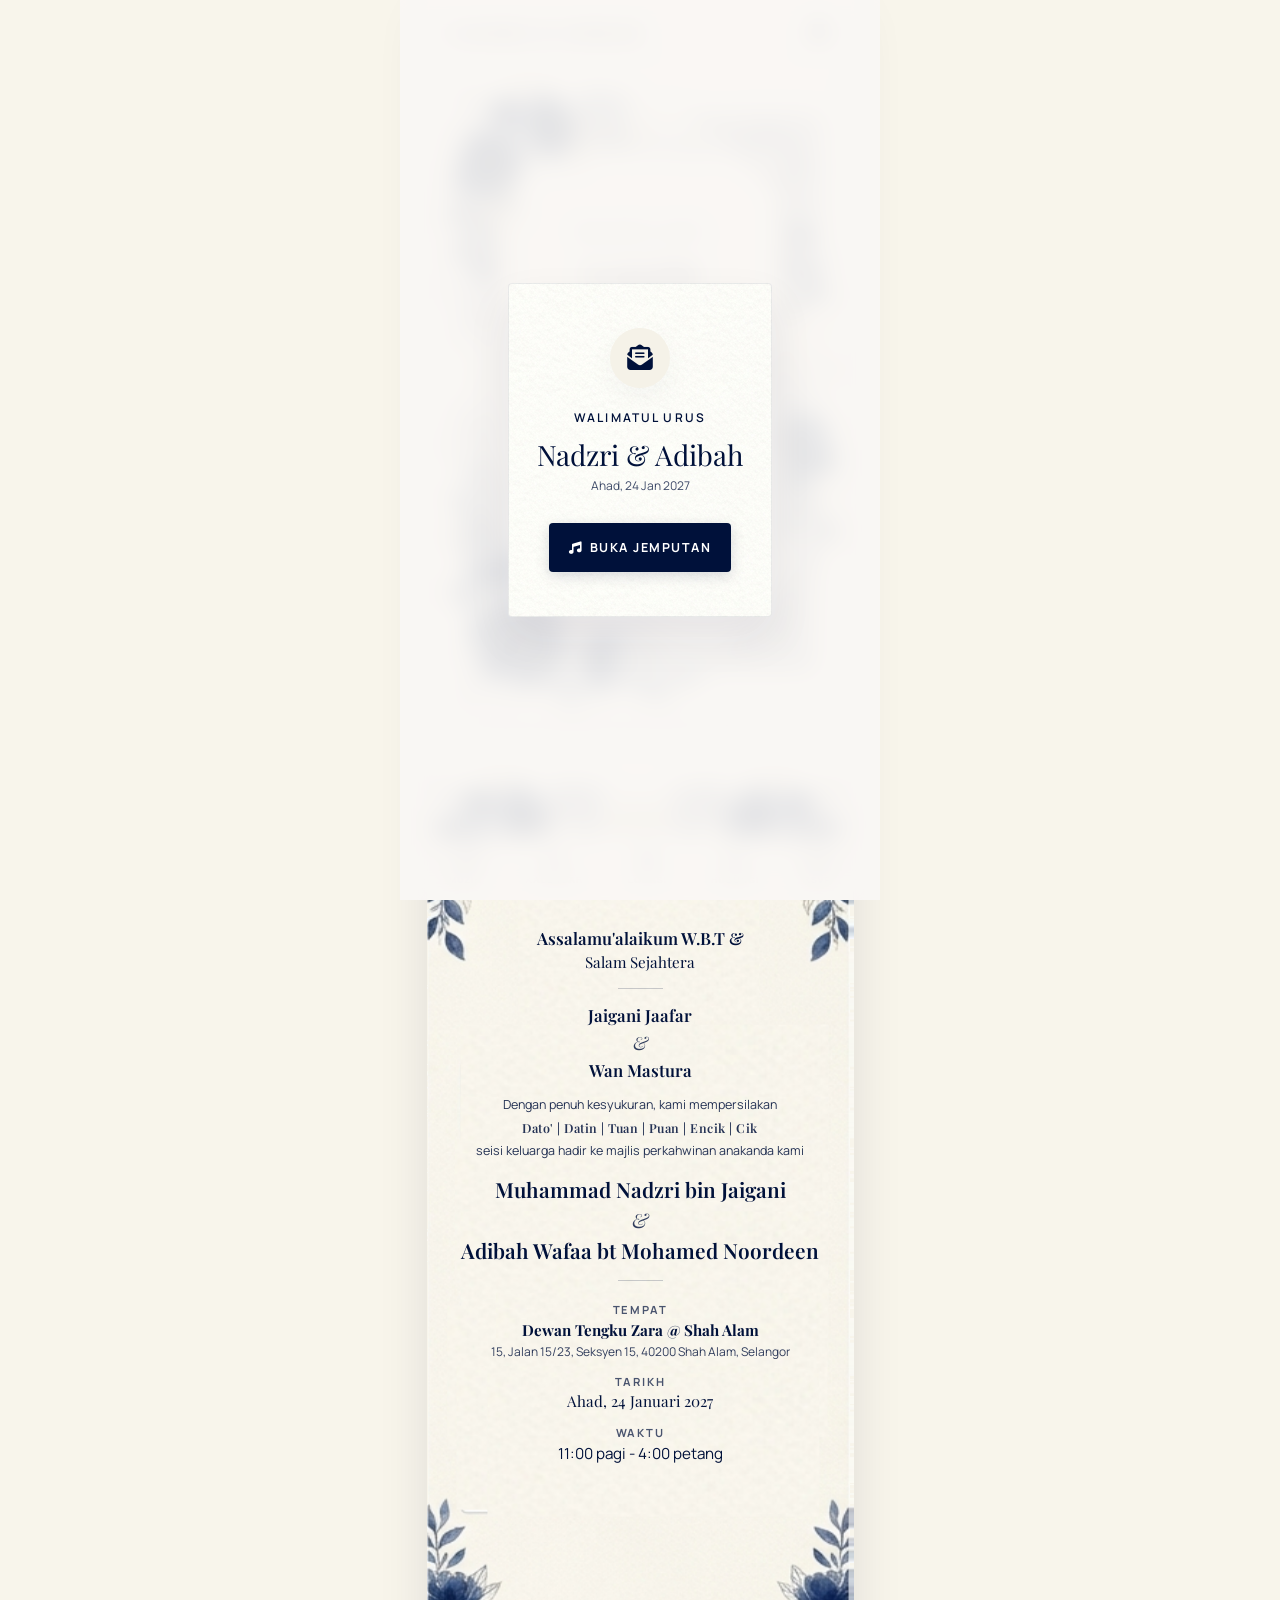
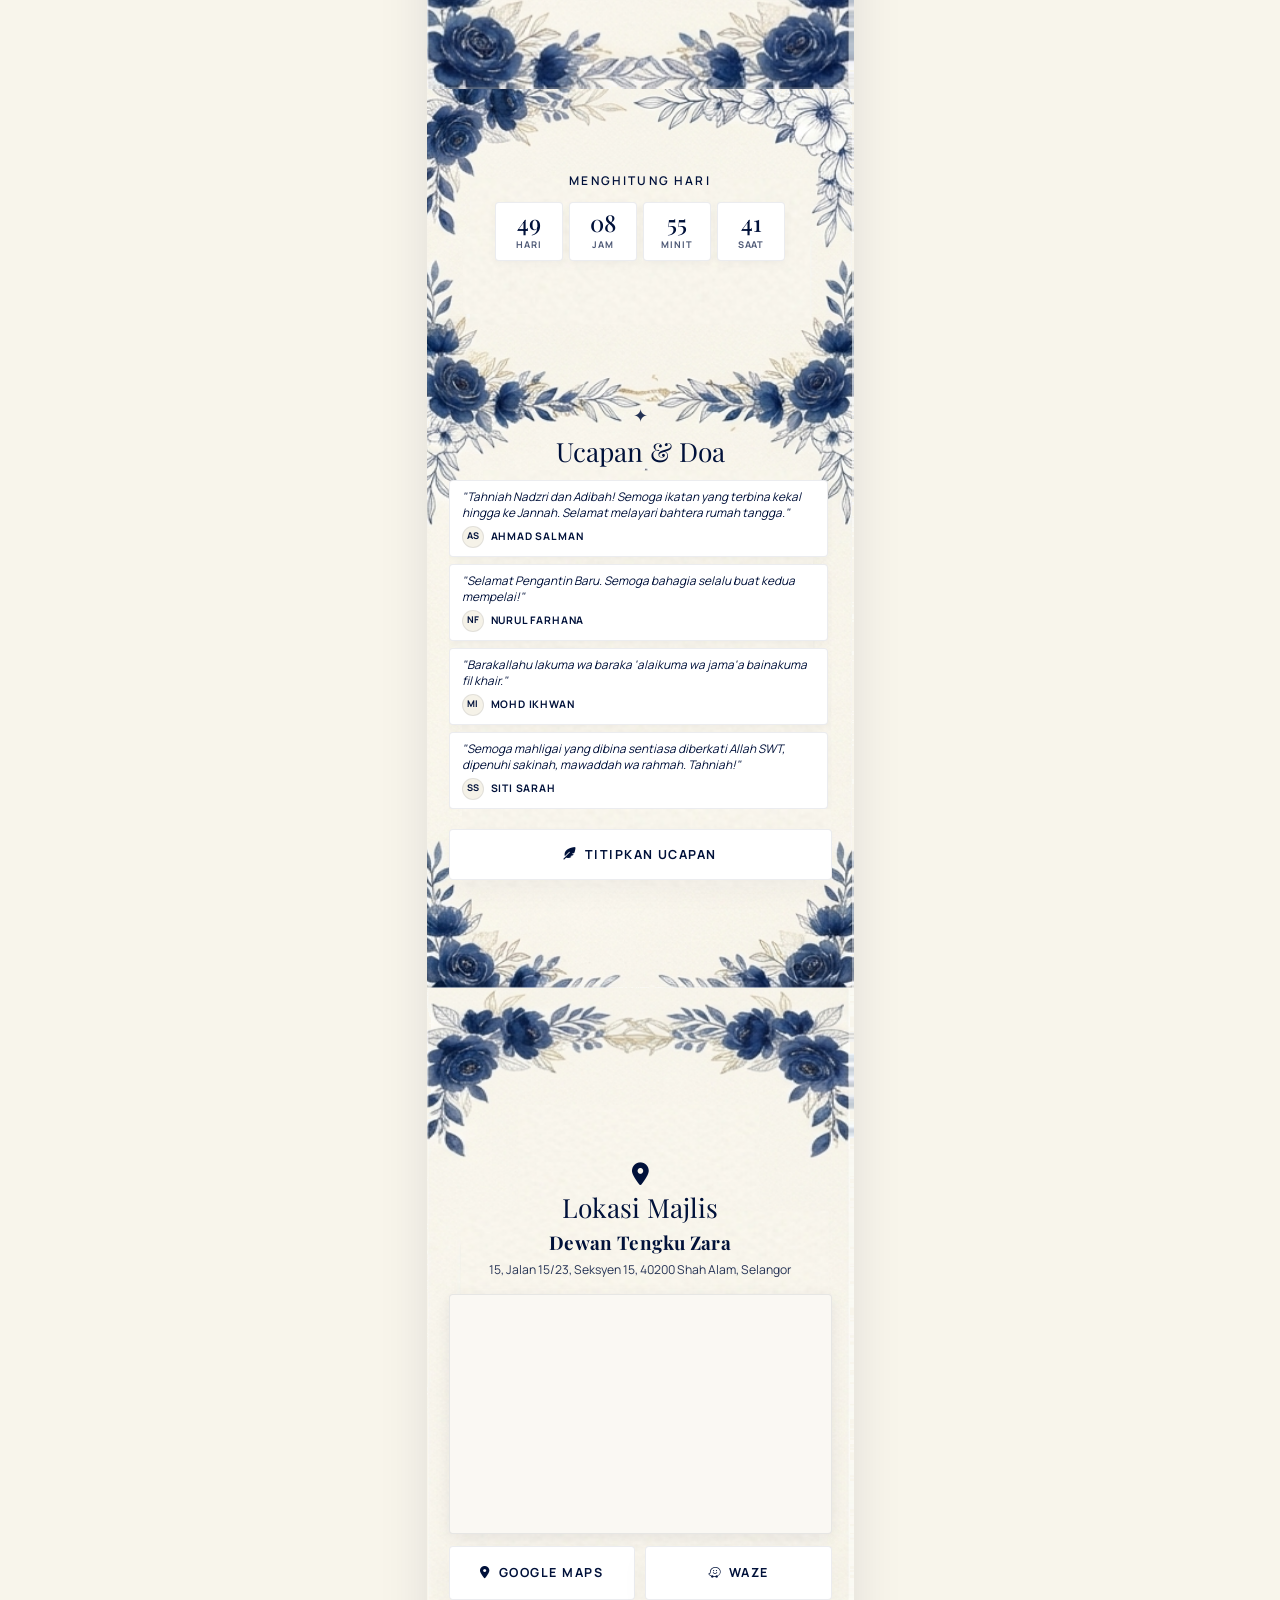
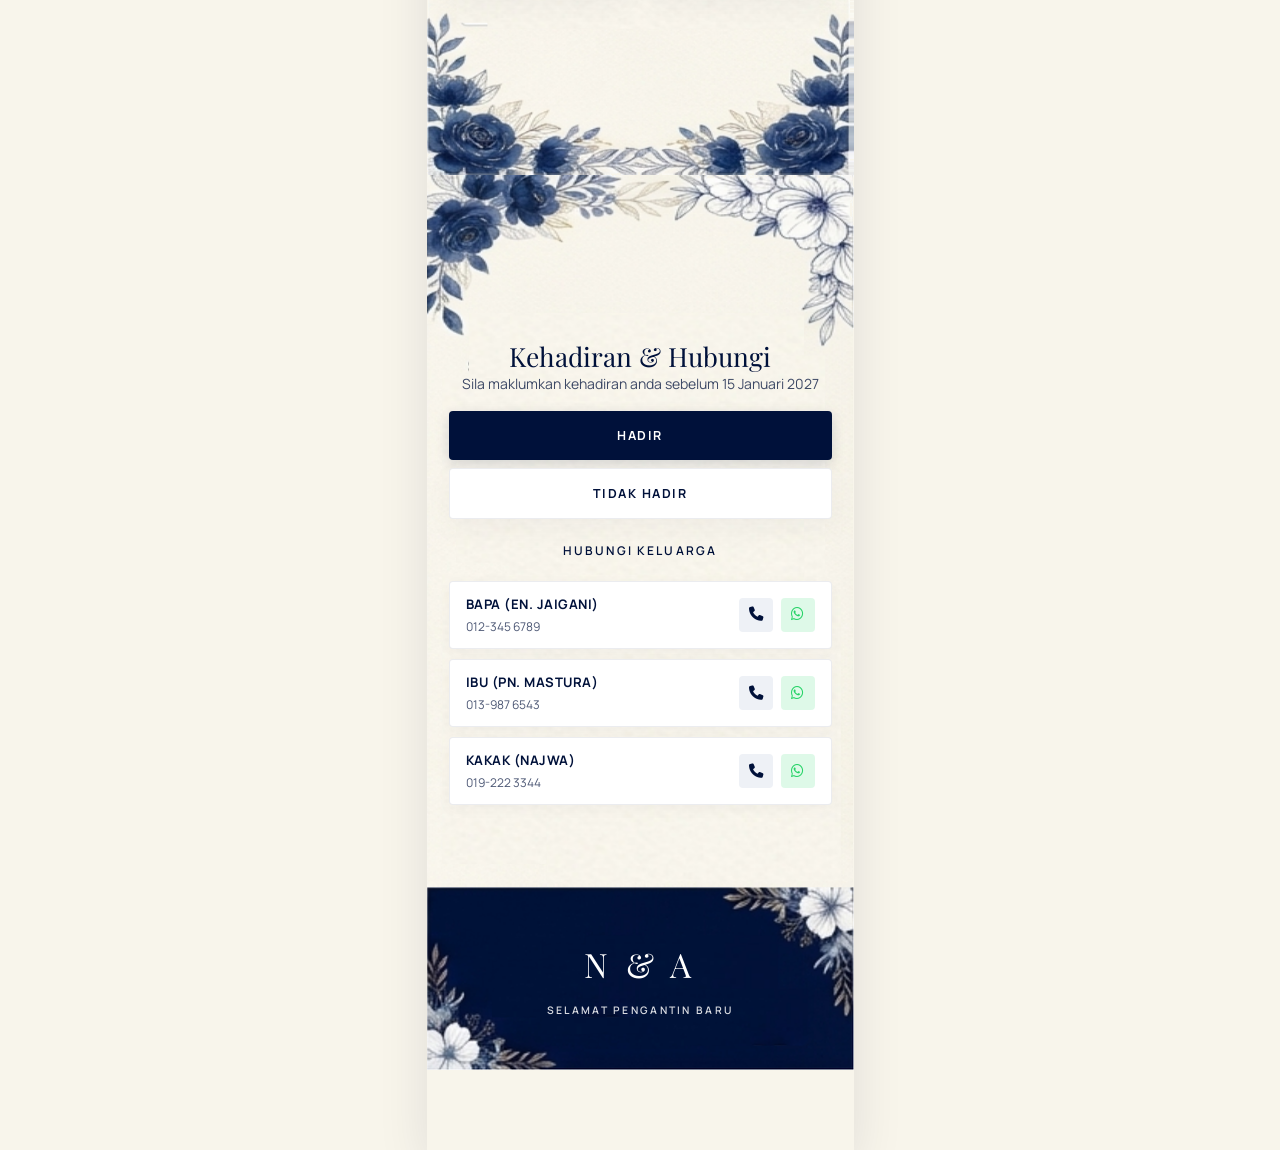
==== commit 000742cb: "Bake exact user custom edits and spacing into permanent production build; remove edit controls" ====
--- a/index.html
+++ b/index.html
@@ -1,1076 +1,444 @@
 <!DOCTYPE html>
+
 <html lang="ms">
 <head>
-    <meta charset="UTF-8">
-    <meta name="viewport" content="width=device-width, initial-scale=1.0, maximum-scale=1.0, user-scalable=no">
-    <title>Walimatul Urus Nadzri & Adibah</title>
-    <link rel="preconnect" href="https://fonts.googleapis.com">
-    <link rel="preconnect" href="https://fonts.gstatic.com" crossorigin>
-    <link href="https://fonts.googleapis.com/css2?family=Great+Vibes&family=Playfair+Display:ital,wght@0,400;0,600;0,700;1,400&family=Manrope:wght@400;500;600;700&display=swap" rel="stylesheet">
-    <link href="https://cdnjs.cloudflare.com/ajax/libs/font-awesome/6.4.0/css/all.min.css" rel="stylesheet">
-    <link rel="stylesheet" href="styles.css">
+<meta charset="utf-8"/>
+<meta content="width=device-width, initial-scale=1.0, maximum-scale=1.0, user-scalable=no" name="viewport"/>
+<title>Walimatul Urus Nadzri &amp; Adibah</title>
+<link href="https://fonts.googleapis.com" rel="preconnect"/>
+<link crossorigin="" href="https://fonts.gstatic.com" rel="preconnect"/>
+<link href="https://fonts.googleapis.com/css2?family=Great+Vibes&amp;family=Playfair+Display:ital,wght@0,400;0,600;0,700;1,400&amp;family=Manrope:wght@400;500;600;700&amp;display=swap" rel="stylesheet"/>
+<link href="https://cdnjs.cloudflare.com/ajax/libs/font-awesome/6.4.0/css/all.min.css" rel="stylesheet"/>
+<link href="styles.css" rel="stylesheet"/>
 </head>
 <body>
-    <!-- Background Music -->
-    <audio id="bg-music" loop preload="auto">
-        <source src="assets/gambus-kelantan.mp3" type="audio/mpeg">
-    </audio>
-
-    <div class="mobile-container">
-        
-        <!-- Floating Live Edit Control Bar -->
-        <aside class="live-edit-toolbar" id="edit-toolbar">
-            <div class="toolbar-pill">
-                <div class="toolbar-row-main">
-                    <div class="toolbar-mode-switch">
-                        <button type="button" class="toolbar-mode-btn" id="btn-mode-text" title="Text Mode: Click any text to edit spelling">
-                            <i class="fa-solid fa-i-cursor"></i> Text
-                        </button>
-                        <button type="button" class="toolbar-mode-btn active" id="btn-mode-lasso" title="Lasso Mode: Drag or Nudge text Up / Down">
-                            <i class="fa-solid fa-arrows-up-down"></i> Move ↕
-                        </button>
-                    </div>
-                    <div class="toolbar-actions">
-                        <button type="button" class="toolbar-btn btn-save" id="btn-save-edits" title="Save text & positions"><i class="fa-solid fa-check"></i> Save</button>
-                        <button type="button" class="toolbar-btn btn-reset" id="btn-reset-edits" title="Reset all to original"><i class="fa-solid fa-rotate-left"></i> Reset</button>
-                        <button type="button" class="toolbar-btn btn-dismiss" id="btn-dismiss-toolbar" title="Hide toolbar">&times;</button>
-                    </div>
-                </div>
-                <!-- Move Controls Row (active in Move ↕ mode) -->
-                <div class="toolbar-row-move" id="toolbar-move-controls">
-                    <div class="toolbar-group-select-wrapper">
-                        <select id="select-quick-group" class="toolbar-group-select" title="Choose a group to move">
-                            <option value="">▾ Pick Group...</option>
-                            <option value="hero-all-text">✨ Page 1: All Text Together</option>
-                            <option value="hero-title-group">💍 Page 1: Names (NADZRI & ADIBAH)</option>
-                            <option value="hero-details-group">📅 Page 1: Date & Venue</option>
-                            <option value="greet-block">📜 Page 1.5: Salam & Greetings</option>
-                            <option value="parents-block">👨‍👩‍👦 Page 1.5: Parents / Hosts</option>
-                            <option value="invitation-couple-block">👰 Page 1.5: Couple Names</option>
-                            <option value="event-meta-block">📍 Page 1.5: Tempat, Tarikh, Waktu</option>
-                            <option value="countdown-block">⏳ Page 2: Countdown Timer</option>
-                            <option value="wishes-block">💌 Page 2: Wishes & Doa</option>
-                            <option value="location-block">🗺️ Page 3: Location & Map</option>
-                            <option value="rsvp-header-block">📋 Page 4: RSVP Kehadiran</option>
-                            <option value="family-block">📞 Page 4: Family Contacts</option>
-                        </select>
-                    </div>
-                    <div class="toolbar-nudge-group">
-                        <button type="button" class="toolbar-btn btn-nudge" id="btn-toolbar-up-10" title="Move Up 10px"><i class="fa-solid fa-angles-up"></i></button>
-                        <button type="button" class="toolbar-btn btn-nudge" id="btn-toolbar-up" title="Move Up 2px"><i class="fa-solid fa-chevron-up"></i> Up</button>
-                        <span class="toolbar-y-readout" id="toolbar-y-readout">0px</span>
-                        <button type="button" class="toolbar-btn btn-nudge" id="btn-toolbar-down" title="Move Down 2px"><i class="fa-solid fa-chevron-down"></i> Dn</button>
-                        <button type="button" class="toolbar-btn btn-nudge" id="btn-toolbar-down-10" title="Move Down 10px"><i class="fa-solid fa-angles-down"></i></button>
-                        <button type="button" class="toolbar-btn btn-nudge btn-reset-pos" id="btn-toolbar-reset-pos" title="Reset position to 0px">0px</button>
-                    </div>
-                </div>
-            </div>
-        </aside>
-        <button type="button" class="edit-reopen-badge" id="btn-reopen-toolbar" title="Open Edit / Lasso Mode"><i class="fa-solid fa-pen"></i></button>
-
-        <!-- Lasso Selection Marquee Box -->
-        <div class="lasso-selection-box" id="lasso-box"></div>
-
-        <!-- Floating Lasso / Y-Axis Move Controller -->
-        <aside class="lasso-move-controller" id="lasso-controller" style="display: none;">
-            <div class="lasso-controller-pill">
-                <span class="lasso-controller-label"><i class="fa-solid fa-arrows-up-down"></i> Move (Y-Axis)</span>
-                <div class="lasso-nudge-btns">
-                    <button type="button" class="lasso-btn" id="btn-lasso-up-10" title="Move Up 10px"><i class="fa-solid fa-angles-up"></i> Up 10</button>
-                    <button type="button" class="lasso-btn" id="btn-lasso-up-2" title="Nudge Up 2px"><i class="fa-solid fa-chevron-up"></i> +2</button>
-                    <span class="lasso-badge" id="lasso-y-readout">0px</span>
-                    <button type="button" class="lasso-btn" id="btn-lasso-down-2" title="Nudge Down 2px"><i class="fa-solid fa-chevron-down"></i> -2</button>
-                    <button type="button" class="lasso-btn" id="btn-lasso-down-10" title="Move Down 10px"><i class="fa-solid fa-angles-down"></i> Down 10</button>
-                </div>
-                <div class="lasso-drag-handle" id="lasso-drag-handle" title="Click & Drag Up/Down">
-                    <i class="fa-solid fa-grip-vertical"></i> Drag ↕
-                </div>
-                <button type="button" class="lasso-btn btn-reset-pos" id="btn-lasso-reset-pos" title="Reset Position to 0px"><i class="fa-solid fa-rotate-left"></i> 0px</button>
-                <button type="button" class="lasso-btn btn-close-lasso" id="btn-lasso-close" title="Deselect">&times;</button>
-            </div>
-        </aside>
-
-        <!-- ==========================================
+<!-- Background Music -->
+<audio id="bg-music" loop="" preload="auto">
+<source src="assets/gambus-kelantan.mp3" type="audio/mpeg"/>
+</audio>
+<div class="mobile-container">
+<!-- ==========================================
              SCREEN 1: THE INVITATION CARD (HERO)
              ========================================== -->
-        <section id="screen-hero" class="screen-page hero-page">
-            <!-- Top App Bar matching screen.png -->
-            <header class="top-nav-bar movable-item" data-move-id="top-nav-bar">
-                <span class="brand-monogram" contenteditable="true" spellcheck="false" data-key="nav-monogram">NADZRI & ADIBAH</span>
-                <button class="menu-icon-btn" id="menu-toggle-btn" aria-label="Menu Navigasi">
-                    <i class="fa-solid fa-bars"></i>
-                </button>
-            </header>
-
-            <!-- Main Invitation Framed Card with exact floral & vintage border -->
-            <div class="invitation-card-wrapper">
-                <div class="invitation-card">
-                    <div class="card-content">
-                        <!-- Entire 1st Page Text Cluster (tight, close together, vertically centered) -->
-                        <div class="hero-center-cluster movable-group" data-move-id="hero-all-text" style="transform: translateY(-15px);">
-                            <!-- Upper Block: Title & Couple Names (close together) -->
-                            <div class="hero-title-group movable-group" data-move-id="hero-title-group" style="transform: translateY(-53px);">
-                                <p class="label-md letter-tracking-wide text-primary hero-top-label movable-item" contenteditable="true" spellcheck="false" data-key="hero-label" data-move-id="hero-top-label" style="transform: translateY(-16px);">WALIMATUL URUS</p>
-                                
-                                <div class="couple-names movable-group" data-move-id="couple-names">
-                                    <h1 class="display-lg font-serif movable-item" contenteditable="true" spellcheck="false" data-key="groom-name" data-move-id="groom-name">NADZRI</h1>
-                                    <span class="ampersand-sign font-serif movable-item" contenteditable="true" spellcheck="false" data-key="ampersand" data-move-id="ampersand">&</span>
-                                    <h1 class="display-lg font-serif movable-item" contenteditable="true" spellcheck="false" data-key="bride-name" data-move-id="bride-name">ADIBAH</h1>
-                                </div>
-                            </div>
-                            
-                            <div class="hero-fine-divider movable-item" data-move-id="hero-fine-divider" style="transform: translateY(-30px);"></div>
-                            
-                            <!-- Lower Block: Day, Date & Venue (close together) -->
-                            <div class="hero-details-group movable-group" data-move-id="hero-details-group">
-                                <p class="label-md letter-tracking-md text-primary hero-day-label movable-item" contenteditable="true" spellcheck="false" data-key="hero-day" data-move-id="hero-day-label">AHAD</p>
-                                
-                                <div class="wedding-date-row movable-item" data-move-id="wedding-date-row">
-                                    <span class="date-digit" contenteditable="true" spellcheck="false" data-key="date-day">24</span>
-                                    <span class="date-sep">|</span>
-                                    <span class="date-digit" contenteditable="true" spellcheck="false" data-key="date-month">01</span>
-                                    <span class="date-sep">|</span>
-                                    <span class="date-digit" contenteditable="true" spellcheck="false" data-key="date-year">2027</span>
-                                </div>
-                                
-                                <div class="venue-info movable-item" data-move-id="venue-info" style="transform: translateY(38px);">
-                                    <p class="venue-title bold-text font-sans" contenteditable="true" spellcheck="false" data-key="venue-name">Dewan Tengku Zara</p>
-                                    <p class="venue-sub font-sans" contenteditable="true" spellcheck="false" data-key="venue-location">Shah Alam</p>
-                                </div>
-                            </div>
-                        </div>
-                    </div>
-                </div>
-            </div>
-        </section>
-
-        <!-- ==========================================
+<section class="screen-page hero-page" id="screen-hero">
+<!-- Top App Bar matching screen.png -->
+<header class="top-nav-bar movable-item" data-move-id="top-nav-bar">
+<span class="brand-monogram" data-key="nav-monogram">NADZRI &amp; ADIBAH</span>
+<button aria-label="Menu Navigasi" class="menu-icon-btn" id="menu-toggle-btn">
+<i class="fa-solid fa-bars"></i>
+</button>
+</header>
+<!-- Main Invitation Framed Card with exact floral & vintage border -->
+<div class="invitation-card-wrapper">
+<div class="invitation-card">
+<div class="card-content">
+<!-- Entire 1st Page Text Cluster (tight, close together, vertically centered) -->
+<div class="hero-center-cluster movable-group" data-move-id="hero-all-text" style="transform: translateY(-15px);">
+<!-- Upper Block: Title & Couple Names (close together) -->
+<div class="hero-title-group movable-group" data-move-id="hero-title-group" style="transform: translateY(-53px);">
+<p class="label-md letter-tracking-wide text-primary hero-top-label movable-item" data-key="hero-label" data-move-id="hero-top-label" style="transform: translateY(-16px);">WALIMATUL URUS</p>
+<div class="couple-names movable-group" data-move-id="couple-names">
+<h1 class="display-lg font-serif movable-item" data-key="groom-name" data-move-id="groom-name">NADZRI</h1>
+<span class="ampersand-sign font-serif movable-item" data-key="ampersand" data-move-id="ampersand">&amp;</span>
+<h1 class="display-lg font-serif movable-item" data-key="bride-name" data-move-id="bride-name">ADIBAH</h1>
+</div>
+</div>
+<div class="hero-fine-divider movable-item" data-move-id="hero-fine-divider" style="transform: translateY(-30px);"></div>
+<!-- Lower Block: Day, Date & Venue (close together) -->
+<div class="hero-details-group movable-group" data-move-id="hero-details-group">
+<p class="label-md letter-tracking-md text-primary hero-day-label movable-item" data-key="hero-day" data-move-id="hero-day-label">AHAD</p>
+<div class="wedding-date-row movable-item" data-move-id="wedding-date-row">
+<span class="date-digit" data-key="date-day">24</span>
+<span class="date-sep">|</span>
+<span class="date-digit" data-key="date-month">01</span>
+<span class="date-sep">|</span>
+<span class="date-digit" data-key="date-year">2027</span>
+</div>
+<div class="venue-info movable-item" data-move-id="venue-info" style="transform: translateY(38px);">
+<p class="venue-title bold-text font-sans" data-key="venue-name">Dewan Tengku Zara</p>
+<p class="venue-sub font-sans" data-key="venue-location">Shah Alam</p>
+</div>
+</div>
+</div>
+</div>
+</div>
+</div>
+</section>
+<!-- ==========================================
              SECTION 1.5: INVITATION GREETINGS & EVENT DETAILS
              (Between Screen 1 and Screen 2)
              ========================================== -->
-        <section id="screen-invitation-details" class="screen-page content-page invitation-details-page">
-            <div class="page-inner-content">
-                <div class="invitation-text-container">
-                    
-                    <!-- Salam & Greetings -->
-                    <div class="greet-block movable-group" data-move-id="greet-block">
-                        <p class="greet-arabic font-serif movable-item" contenteditable="true" spellcheck="false" data-key="greet-salam" data-move-id="greet-salam">Assalamu'alaikum W.B.T &</p>
-                        <p class="greet-malay font-serif movable-item" contenteditable="true" spellcheck="false" data-key="greet-sejahtera" data-move-id="greet-sejahtera">Salam Sejahtera</p>
-                    </div>
+<section class="screen-page content-page invitation-details-page" id="screen-invitation-details">
+<div class="page-inner-content">
+<div class="invitation-text-container">
+<!-- Salam & Greetings -->
+<div class="greet-block movable-group" data-move-id="greet-block">
+<p class="greet-arabic font-serif movable-item" data-key="greet-salam" data-move-id="greet-salam">Assalamu'alaikum W.B.T &amp;</p>
+<p class="greet-malay font-serif movable-item" data-key="greet-sejahtera" data-move-id="greet-sejahtera">Salam Sejahtera</p>
+</div>
+<div class="greet-divider-line movable-item" data-move-id="greet-divider-1"></div>
+<!-- Parents / Hosts -->
+<div class="parents-block movable-group" data-move-id="parents-block">
+<h3 class="parent-name font-serif movable-item" data-key="parent-father" data-move-id="parent-father">Jaigani Jaafar</h3>
+<span class="parent-amp font-serif movable-item" data-move-id="parent-amp">&amp;</span>
+<h3 class="parent-name font-serif movable-item" data-key="parent-mother" data-move-id="parent-mother">Wan Mastura</h3>
+</div>
+<!-- Jemputan Verse -->
+<div class="invitation-body-block movable-group" data-move-id="invitation-body-block">
+<p class="body-sm text-primary movable-item" data-key="invite-verse-1" data-move-id="invite-verse-1">Dengan penuh kesyukuran, kami mempersilakan</p>
+<p class="titles-honorific font-serif movable-item" data-key="invite-titles" data-move-id="invite-titles">Dato' | Datin | Tuan | Puan | Encik | Cik</p>
+<p class="body-sm text-primary movable-item" data-key="invite-verse-2" data-move-id="invite-verse-2">seisi keluarga hadir ke majlis perkahwinan anakanda kami</p>
+</div>
+<!-- Bride & Groom -->
+<div class="invitation-couple-block movable-group" data-move-id="invitation-couple-block">
+<h2 class="couple-name-md font-serif movable-item" data-key="invite-groom" data-move-id="invite-groom">Muhammad Nadzri bin Jaigani</h2>
+<span class="couple-amp font-serif movable-item" data-move-id="invite-amp">&amp;</span>
+<h2 class="couple-name-md font-serif movable-item" data-key="invite-bride" data-move-id="invite-bride">Adibah Wafaa bt Mohamed Noordeen</h2>
+</div>
+<div class="greet-divider-line movable-item" data-move-id="greet-divider-2"></div>
+<!-- Event Meta Details: Tempat, Tarikh, Waktu -->
+<div class="event-meta-block movable-group" data-move-id="event-meta-block">
+<!-- Tempat -->
+<div class="meta-item movable-item" data-move-id="meta-tempat">
+<p class="meta-label" data-key="meta-label-tempat">TEMPAT</p>
+<p class="meta-value-title bold-text font-serif" data-key="meta-venue-name">Dewan Tengku Zara @ Shah Alam</p>
+<p class="meta-value-sub" data-key="meta-venue-address">15, Jalan 15/23, Seksyen 15, 40200 Shah Alam, Selangor</p>
+</div>
+<!-- Tarikh -->
+<div class="meta-item movable-item" data-move-id="meta-tarikh">
+<p class="meta-label" data-key="meta-label-tarikh">TARIKH</p>
+<p class="meta-value-title font-serif" data-key="meta-tarikh-val">Ahad, 24 Januari 2027</p>
+</div>
+<!-- Waktu -->
+<div class="meta-item movable-item" data-move-id="meta-waktu">
+<p class="meta-label" data-key="meta-label-waktu">WAKTU</p>
+<p class="meta-value-title" data-key="meta-waktu-val">11:00 pagi - 4:00 petang</p>
+</div>
+</div>
+</div>
+</div>
 
-                    <div class="greet-divider-line movable-item" data-move-id="greet-divider-1"></div>
+</section>
+<!-- ==========================================
+             SCREEN 2: MENGHITUNG HARI & UCAPAN & DOA
+             ========================================== -->
+<section class="screen-page content-page" id="screen-countdown">
+<div class="page-inner-content">
+<!-- Countdown Section -->
+<div class="section-block countdown-block movable-group" data-move-id="countdown-block">
+<p class="label-md center-text letter-tracking-lg margin-bottom-sm text-primary movable-item" data-key="countdown-label" data-move-id="countdown-label">MENGHITUNG HARI</p>
+<div class="timer-grid movable-item" data-move-id="timer-grid">
+<div class="timer-box">
+<span class="timer-number" data-key="timer-days" id="days">105</span>
+<span class="timer-label">HARI</span>
+</div>
+<div class="timer-box">
+<span class="timer-number" data-key="timer-hours" id="hours">09</span>
+<span class="timer-label">JAM</span>
+</div>
+<div class="timer-box">
+<span class="timer-number" data-key="timer-minutes" id="minutes">52</span>
+<span class="timer-label">MINIT</span>
+</div>
+<div class="timer-box">
+<span class="timer-number" data-key="timer-seconds" id="seconds">15</span>
+<span class="timer-label">SAAT</span>
+</div>
+</div>
+</div>
+<!-- Spacer revealing the authentic botanical gold branch divider in user background -->
+<div class="middle-divider-spacer movable-item" data-move-id="middle-divider-spacer"></div>
+<!-- Wishes Section matching screen.png -->
+<div class="section-block wishes-block movable-group" data-move-id="wishes-block">
+<div class="section-title-wrapper movable-item" data-move-id="wishes-title-wrapper">
+<div class="sparkle-star-icon">✦</div>
+<h2 class="headline-md font-serif" data-key="wishes-title">Ucapan &amp; Doa</h2>
+</div>
+<div class="wishes-list movable-item" data-move-id="wishes-container" id="wishes-container">
+<!-- Wish Card 1 -->
+<div class="wish-card movable-item" data-move-id="wish-card-1">
+<p class="body-md italic-text quote-text">"Tahniah Nadzri dan Adibah! Semoga ikatan yang terbina kekal hingga ke Jannah. Selamat melayari bahtera rumah tangga."</p>
+<div class="wish-author-row">
+<div class="avatar-badge">AS</div>
+<span class="label-md bold-text author-name">AHMAD SALMAN</span>
+</div>
+</div>
+<!-- Wish Card 2 -->
+<div class="wish-card movable-item" data-move-id="wish-card-2">
+<p class="body-md italic-text quote-text">"Selamat Pengantin Baru. Semoga bahagia selalu buat kedua mempelai!"</p>
+<div class="wish-author-row">
+<div class="avatar-badge">NF</div>
+<span class="label-md bold-text author-name">NURUL FARHANA</span>
+</div>
+</div>
+<!-- Wish Card 3 -->
+<div class="wish-card movable-item" data-move-id="wish-card-3">
+<p class="body-md italic-text quote-text">"Barakallahu lakuma wa baraka 'alaikuma wa jama'a bainakuma fil khair."</p>
+<div class="wish-author-row">
+<div class="avatar-badge">MI</div>
+<span class="label-md bold-text author-name">MOHD IKHWAN</span>
+</div>
+</div>
+<!-- Wish Card 4 -->
+<div class="wish-card movable-item" data-move-id="wish-card-4">
+<p class="body-md italic-text quote-text">"Semoga mahligai yang dibina sentiasa diberkati Allah SWT, dipenuhi sakinah, mawaddah wa rahmah. Tahniah!"</p>
+<div class="wish-author-row">
+<div class="avatar-badge">SS</div>
+<span class="label-md bold-text author-name">SITI SARAH</span>
+</div>
+</div>
+</div>
+<!-- Add Wish Trigger Button -->
+<button class="btn btn-secondary full-width margin-top-md movable-item" data-move-id="btn-trigger-wish-modal" id="btn-trigger-wish-modal" type="button">
+<i class="fa-solid fa-feather-pointed"></i> TITIPKAN UCAPAN
+                    </button>
+</div>
+</div>
 
-                    <!-- Parents / Hosts -->
-                    <div class="parents-block movable-group" data-move-id="parents-block">
-                        <h3 class="parent-name font-serif movable-item" contenteditable="true" spellcheck="false" data-key="parent-father" data-move-id="parent-father">Jaigani Jaafar</h3>
-                        <span class="parent-amp font-serif movable-item" contenteditable="true" spellcheck="false" data-move-id="parent-amp">&</span>
-                        <h3 class="parent-name font-serif movable-item" contenteditable="true" spellcheck="false" data-key="parent-mother" data-move-id="parent-mother">Wan Mastura</h3>
-                    </div>
+</section>
+<!-- ==========================================
+             SCREEN 3: LOKASI MAJLIS
+             ========================================== -->
+<section class="screen-page content-page" id="screen-location">
+<div class="page-inner-content">
+<div class="section-block location-block movable-group" data-move-id="location-block">
+<div class="location-header movable-item" data-move-id="location-header">
+<i class="fa-solid fa-location-dot location-pin"></i>
+<h2 class="headline-md font-serif" data-key="location-title">Lokasi Majlis</h2>
+<h3 class="venue-name-highlight font-serif" data-key="location-hall">Dewan Tengku Zara</h3>
+<p class="body-sm text-primary-muted font-sans location-full-address" data-key="location-address">15, Jalan 15/23, Seksyen 15, 40200 Shah Alam, Selangor</p>
+</div>
+<!-- Embedded Google Maps Card of the Location -->
+<div class="map-card-container movable-item" data-move-id="perimeter-map-card">
+<iframe allowfullscreen="" height="240" loading="lazy" referrerpolicy="no-referrer-when-downgrade" src="https://maps.google.com/maps?q=Dewan+Tengku+Zara+Seksyen+15+Shah+Alam&amp;t=&amp;z=15&amp;ie=UTF8&amp;iwloc=&amp;output=embed" style="border:0;" title="Peta Lokasi Google Maps Dewan Tengku Zara" width="100%">
+</iframe>
+</div>
+<!-- Map Navigation Buttons -->
+<div class="map-buttons-row movable-item" data-move-id="map-buttons-row">
+<a class="btn btn-secondary map-action-btn" href="https://www.google.com/maps/search/?api=1&amp;query=Dewan+Tengku+Zara+Shah+Alam" id="btn-location-gmaps" rel="noopener noreferrer" target="_blank">
+<i class="fa-solid fa-location-dot"></i> <span>GOOGLE MAPS</span>
+</a>
+<a class="btn btn-secondary map-action-btn" href="https://waze.com/ul?q=Dewan+Tengku+Zara+Shah+Alam" id="btn-location-waze" rel="noopener noreferrer" target="_blank">
+<i class="fa-brands fa-waze"></i> <span>WAZE</span>
+</a>
+</div>
+</div>
+</div>
 
-                    <!-- Jemputan Verse -->
-                    <div class="invitation-body-block movable-group" data-move-id="invitation-body-block">
-                        <p class="body-sm text-primary movable-item" contenteditable="true" spellcheck="false" data-key="invite-verse-1" data-move-id="invite-verse-1">Dengan penuh kesyukuran, kami mempersilakan</p>
-                        <p class="titles-honorific font-serif movable-item" contenteditable="true" spellcheck="false" data-key="invite-titles" data-move-id="invite-titles">Dato' | Datin | Tuan | Puan | Encik | Cik</p>
-                        <p class="body-sm text-primary movable-item" contenteditable="true" spellcheck="false" data-key="invite-verse-2" data-move-id="invite-verse-2">seisi keluarga hadir ke majlis perkahwinan anakanda kami</p>
-                    </div>
+</section>
+<!-- ==========================================
+             SCREEN 4: KEHADIRAN & HUBUNGI KELUARGA + FOOTER
+             ========================================== -->
+<section class="screen-page content-page" id="screen-rsvp">
+<div class="page-inner-content">
+<!-- Kehadiran & Hubungi Header -->
+<div class="section-block rsvp-header-block movable-group" data-move-id="rsvp-header-block">
+<h2 class="headline-md font-serif" data-key="rsvp-title">Kehadiran &amp; Hubungi</h2>
+<p class="body-md text-primary-muted center-text" data-key="rsvp-deadline">Sila maklumkan kehadiran anda sebelum 15 Januari 2027</p>
+<!-- Hadir / Tidak Hadir Buttons -->
+<div class="rsvp-choice-buttons">
+<button class="btn btn-primary full-width" id="btn-rsvp-open-hadir" type="button">HADIR</button>
+<button class="btn btn-ghost full-width" id="btn-rsvp-open-tidak" type="button">TIDAK HADIR</button>
+</div>
+</div>
+<!-- Hubungi Keluarga Section matching screen.png Screen 4 -->
+<div class="section-block family-block movable-group" data-move-id="family-block">
+<p class="label-md center-text letter-tracking-lg margin-bottom-md text-primary" data-key="family-heading">HUBUNGI KELUARGA</p>
+<div class="family-cards-list">
+<!-- Contact 1: Bapa -->
+<div class="family-card movable-item" data-move-id="family-card-1">
+<div class="family-info">
+<p class="family-role-name">BAPA (EN. JAIGANI)</p>
+<p class="family-phone-number">012-345 6789</p>
+</div>
+<div class="family-action-buttons">
+<a aria-label="Telefon Bapa" class="icon-circle-btn" href="tel:0123456789">
+<i class="fa-solid fa-phone"></i>
+</a>
+<a aria-label="WhatsApp Bapa" class="icon-circle-btn whatsapp-btn" href="https://wa.me/60123456789" rel="noopener noreferrer" target="_blank">
+<i class="fa-brands fa-whatsapp"></i>
+</a>
+</div>
+</div>
+<!-- Contact 2: Ibu -->
+<div class="family-card movable-item" data-move-id="family-card-2">
+<div class="family-info">
+<p class="family-role-name">IBU (PN. MASTURA)</p>
+<p class="family-phone-number">013-987 6543</p>
+</div>
+<div class="family-action-buttons">
+<a aria-label="Telefon Ibu" class="icon-circle-btn" href="tel:0139876543">
+<i class="fa-solid fa-phone"></i>
+</a>
+<a aria-label="WhatsApp Ibu" class="icon-circle-btn whatsapp-btn" href="https://wa.me/60139876543" rel="noopener noreferrer" target="_blank">
+<i class="fa-brands fa-whatsapp"></i>
+</a>
+</div>
+</div>
+<!-- Contact 3: Adik -->
+<div class="family-card movable-item" data-move-id="family-card-3">
+<div class="family-info">
+<p class="family-role-name">KAKAK (NAJWA)</p>
+<p class="family-phone-number">019-222 3344</p>
+</div>
+<div class="family-action-buttons">
+<a aria-label="Telefon Adik" class="icon-circle-btn" href="tel:0192223344">
+<i class="fa-solid fa-phone"></i>
+</a>
+<a aria-label="WhatsApp Adik" class="icon-circle-btn whatsapp-btn" href="https://wa.me/60192223344" rel="noopener noreferrer" target="_blank">
+<i class="fa-brands fa-whatsapp"></i>
+</a>
+</div>
+</div>
+</div>
+</div>
+</div>
 
-                    <!-- Bride & Groom -->
-                    <div class="invitation-couple-block movable-group" data-move-id="invitation-couple-block">
-                        <h2 class="couple-name-md font-serif movable-item" contenteditable="true" spellcheck="false" data-key="invite-groom" data-move-id="invite-groom">Muhammad Nadzri bin Jaigani</h2>
-                        <span class="couple-amp font-serif movable-item" contenteditable="true" spellcheck="false" data-move-id="invite-amp">&</span>
-                        <h2 class="couple-name-md font-serif movable-item" contenteditable="true" spellcheck="false" data-key="invite-bride" data-move-id="invite-bride">Adibah Wafaa bt Mohamed Noordeen</h2>
-                    </div>
-
-                    <div class="greet-divider-line movable-item" data-move-id="greet-divider-2"></div>
-
-                    <!-- Event Meta Details: Tempat, Tarikh, Waktu -->
-                    <div class="event-meta-block movable-group" data-move-id="event-meta-block">
-                        
-                        <!-- Tempat -->
-                        <div class="meta-item movable-item" data-move-id="meta-tempat">
-                            <p class="meta-label" contenteditable="true" spellcheck="false" data-key="meta-label-tempat">TEMPAT</p>
-                            <p class="meta-value-title bold-text font-serif" contenteditable="true" spellcheck="false" data-key="meta-venue-name">Dewan Tengku Zara @ Shah Alam</p>
-                            <p class="meta-value-sub" contenteditable="true" spellcheck="false" data-key="meta-venue-address">15, Jalan 15/23, Seksyen 15, 40200 Shah Alam, Selangor</p>
-                        </div>
-
-                        <!-- Tarikh -->
-                        <div class="meta-item movable-item" data-move-id="meta-tarikh">
-                            <p class="meta-label" contenteditable="true" spellcheck="false" data-key="meta-label-tarikh">TARIKH</p>
-                            <p class="meta-value-title font-serif" contenteditable="true" spellcheck="false" data-key="meta-tarikh-val">Ahad, 24 Januari 2027</p>
-                        </div>
-
-                        <!-- Waktu -->
-                        <div class="meta-item movable-item" data-move-id="meta-waktu">
-                            <p class="meta-label" contenteditable="true" spellcheck="false" data-key="meta-label-waktu">WAKTU</p>
-                            <p class="meta-value-title" contenteditable="true" spellcheck="false" data-key="meta-waktu-val">11:00 pagi - 4:00 petang</p>
-                        </div>
-
-                    </div>
-
-                </div>
-            </div>
-            <!-- Interactive Drag Resizer Handle for Section 1.5 -->
-            <div class="section-resizer-bar" data-var="--s15-min-height" title="Tarik ke bawah atau ke atas untuk ubah saiz latar belakang">
-                <div class="resizer-pill"><i class="fa-solid fa-arrows-up-down"></i> Tarik Ubah Tinggi</div>
-            </div>
-        </section>
-
-        <!-- ==========================================
-             SCREEN 2: MENGHITUNG HARI & UCAPAN & DOA
-             ========================================== -->
-        <section id="screen-countdown" class="screen-page content-page">
-            <div class="page-inner-content">
-                <!-- Countdown Section -->
-                <div class="section-block countdown-block movable-group" data-move-id="countdown-block">
-                    <p class="label-md center-text letter-tracking-lg margin-bottom-sm text-primary movable-item" contenteditable="true" spellcheck="false" data-key="countdown-label" data-move-id="countdown-label">MENGHITUNG HARI</p>
-                    
-                    <div class="timer-grid movable-item" data-move-id="timer-grid">
-                        <div class="timer-box">
-                            <span id="days" class="timer-number" contenteditable="true" spellcheck="false" data-key="timer-days">105</span>
-                            <span class="timer-label" contenteditable="true" spellcheck="false">HARI</span>
-                        </div>
-                        <div class="timer-box">
-                            <span id="hours" class="timer-number" contenteditable="true" spellcheck="false" data-key="timer-hours">09</span>
-                            <span class="timer-label" contenteditable="true" spellcheck="false">JAM</span>
-                        </div>
-                        <div class="timer-box">
-                            <span id="minutes" class="timer-number" contenteditable="true" spellcheck="false" data-key="timer-minutes">52</span>
-                            <span class="timer-label" contenteditable="true" spellcheck="false">MINIT</span>
-                        </div>
-                        <div class="timer-box">
-                            <span id="seconds" class="timer-number" contenteditable="true" spellcheck="false" data-key="timer-seconds">15</span>
-                            <span class="timer-label" contenteditable="true" spellcheck="false">SAAT</span>
-                        </div>
-                    </div>
-                </div>
-
-                <!-- Spacer revealing the authentic botanical gold branch divider in user background -->
-                <div class="middle-divider-spacer movable-item" data-move-id="middle-divider-spacer"></div>
-
-                <!-- Wishes Section matching screen.png -->
-                <div class="section-block wishes-block movable-group" data-move-id="wishes-block">
-                    <div class="section-title-wrapper movable-item" data-move-id="wishes-title-wrapper">
-                        <div class="sparkle-star-icon">✦</div>
-                        <h2 class="headline-md font-serif" contenteditable="true" spellcheck="false" data-key="wishes-title">Ucapan & Doa</h2>
-                    </div>
-
-                    <div class="wishes-list movable-item" id="wishes-container" data-move-id="wishes-container">
-                        <!-- Wish Card 1 -->
-                        <div class="wish-card movable-item" data-move-id="wish-card-1">
-                            <p class="body-md italic-text quote-text" contenteditable="true" spellcheck="false">"Tahniah Nadzri dan Adibah! Semoga ikatan yang terbina kekal hingga ke Jannah. Selamat melayari bahtera rumah tangga."</p>
-                            <div class="wish-author-row">
-                                <div class="avatar-badge">AS</div>
-                                <span class="label-md bold-text author-name" contenteditable="true" spellcheck="false">AHMAD SALMAN</span>
-                            </div>
-                        </div>
-
-                        <!-- Wish Card 2 -->
-                        <div class="wish-card movable-item" data-move-id="wish-card-2">
-                            <p class="body-md italic-text quote-text" contenteditable="true" spellcheck="false">"Selamat Pengantin Baru. Semoga bahagia selalu buat kedua mempelai!"</p>
-                            <div class="wish-author-row">
-                                <div class="avatar-badge">NF</div>
-                                <span class="label-md bold-text author-name" contenteditable="true" spellcheck="false">NURUL FARHANA</span>
-                            </div>
-                        </div>
-
-                        <!-- Wish Card 3 -->
-                        <div class="wish-card movable-item" data-move-id="wish-card-3">
-                            <p class="body-md italic-text quote-text" contenteditable="true" spellcheck="false">"Barakallahu lakuma wa baraka 'alaikuma wa jama'a bainakuma fil khair."</p>
-                            <div class="wish-author-row">
-                                <div class="avatar-badge">MI</div>
-                                <span class="label-md bold-text author-name" contenteditable="true" spellcheck="false">MOHD IKHWAN</span>
-                            </div>
-                        </div>
-
-                        <!-- Wish Card 4 -->
-                        <div class="wish-card movable-item" data-move-id="wish-card-4">
-                            <p class="body-md italic-text quote-text" contenteditable="true" spellcheck="false">"Semoga mahligai yang dibina sentiasa diberkati Allah SWT, dipenuhi sakinah, mawaddah wa rahmah. Tahniah!"</p>
-                            <div class="wish-author-row">
-                                <div class="avatar-badge">SS</div>
-                                <span class="label-md bold-text author-name" contenteditable="true" spellcheck="false">SITI SARAH</span>
-                            </div>
-                        </div>
-                    </div>
-
-                    <!-- Add Wish Trigger Button -->
-                    <button type="button" class="btn btn-secondary full-width margin-top-md movable-item" id="btn-trigger-wish-modal" data-move-id="btn-trigger-wish-modal">
-                        <i class="fa-solid fa-feather-pointed"></i> TITIPKAN UCAPAN
+</section>
+<!-- Deep Navy Site Footer Section (100% full width until the right and left) -->
+<footer class="site-royal-footer-card">
+<div class="footer-card-content movable-item" data-move-id="footer-card-content">
+<h2 class="footer-monogram font-serif" data-key="footer-monogram">N &amp; A</h2>
+<p class="footer-tagline" data-key="footer-tagline">SELAMAT PENGANTIN BARU</p>
+</div>
+</footer>
+<!-- Spacer for fixed bottom bar -->
+<div class="bottom-nav-spacer"></div>
+<!-- ==========================================
+             BOTTOM NAVIGATION BAR matching screen.png
+             ========================================== -->
+<nav class="bottom-nav" id="main-bottom-nav">
+<button class="nav-item" id="nav-btn-music" type="button">
+<i class="fa-solid fa-music nav-icon" id="music-icon-indicator"></i>
+<span class="nav-label">MUZIK</span>
+</button>
+<button class="nav-item" id="nav-btn-calendar" type="button">
+<i class="fa-regular fa-calendar nav-icon"></i>
+<span class="nav-label">KALENDAR</span>
+</button>
+<button class="nav-item" id="nav-btn-location" type="button">
+<i class="fa-solid fa-location-dot nav-icon"></i>
+<span class="nav-label">LOKASI</span>
+</button>
+<button class="nav-item" id="nav-btn-contacts" type="button">
+<i class="fa-solid fa-phone nav-icon"></i>
+<span class="nav-label">HUBUNGI</span>
+</button>
+<button class="nav-item" id="nav-btn-rsvp" type="button">
+<i class="fa-regular fa-envelope nav-icon"></i>
+<span class="nav-label">RSVP</span>
+</button>
+</nav>
+<!-- ==========================================
+             INTERACTIVE MODALS & DRAWERS
+             ========================================== -->
+<!-- 1. RSVP Submission Modal -->
+<div aria-hidden="true" class="modal-overlay" id="rsvp-modal">
+<div class="modal-card">
+<div class="modal-header">
+<h3 class="headline-md font-serif">Borang Kehadiran</h3>
+<button aria-label="Tutup" class="modal-close-btn" id="rsvp-modal-close" type="button">×</button>
+</div>
+<form class="modal-form" id="rsvp-submission-form">
+<div class="form-group">
+<label class="label-md">Status Kehadiran</label>
+<div class="status-toggle-row">
+<button class="toggle-option-btn active" data-status="HADIR" id="modal-tab-hadir" type="button">Hadir</button>
+<button class="toggle-option-btn" data-status="TIDAK HADIR" id="modal-tab-tidak" type="button">Tidak Hadir</button>
+</div>
+</div>
+<div class="form-group" id="pax-group">
+<label class="label-md" for="pax-select">Jumlah Kehadiran</label>
+<select class="form-input" id="pax-select">
+<option value="1">1 Orang</option>
+<option selected="" value="2">2 Orang</option>
+<option value="3">3 Orang</option>
+<option value="4">4 Orang</option>
+<option value="5">5 Orang</option>
+</select>
+</div>
+<div class="form-group">
+<label class="label-md" for="guest-name">Nama Anda</label>
+<input class="form-input" id="guest-name" placeholder="Masukkan nama penuh" required="" type="text"/>
+</div>
+<div class="form-group">
+<label class="label-md" for="guest-phone">Nombor Telefon (Pilihan)</label>
+<input class="form-input" id="guest-phone" placeholder="Contoh: 0123456789" type="tel"/>
+</div>
+<div class="form-group">
+<label class="label-md" for="guest-wish">Ucapan &amp; Doa</label>
+<textarea class="form-input form-textarea" id="guest-wish" placeholder="Titipkan ucapan buat kedua mempelai..." rows="3"></textarea>
+</div>
+<button class="btn btn-primary full-width" id="rsvp-submit-btn" type="submit">HANTAR JAWAPAN</button>
+</form>
+</div>
+</div>
+<!-- 2. Add Wish Modal -->
+<div aria-hidden="true" class="modal-overlay" id="wish-modal">
+<div class="modal-card">
+<div class="modal-header">
+<h3 class="headline-md font-serif">Titipkan Ucapan</h3>
+<button aria-label="Tutup" class="modal-close-btn" id="wish-modal-close" type="button">×</button>
+</div>
+<form class="modal-form" id="standalone-wish-form">
+<div class="form-group">
+<label class="label-md" for="wish-author-name">Nama Anda</label>
+<input class="form-input" id="wish-author-name" placeholder="Masukkan nama anda" required="" type="text"/>
+</div>
+<div class="form-group">
+<label class="label-md" for="wish-author-text">Ucapan Buat Mempelai</label>
+<textarea class="form-input form-textarea" id="wish-author-text" placeholder="Tuliskan ucapan tahniah &amp; doa anda..." required="" rows="4"></textarea>
+</div>
+<button class="btn btn-primary full-width" type="submit">HANTAR UCAPAN</button>
+</form>
+</div>
+</div>
+<!-- 3. Calendar Export Modal -->
+<div aria-hidden="true" class="modal-overlay" id="calendar-modal">
+<div class="modal-card">
+<div class="modal-header">
+<h3 class="headline-md font-serif">Simpan Tarikh</h3>
+<button aria-label="Tutup" class="modal-close-btn" id="calendar-modal-close" type="button">×</button>
+</div>
+<div class="calendar-options-list">
+<a class="btn btn-secondary full-width margin-bottom-sm" href="#" id="btn-add-google-cal" rel="noopener noreferrer" target="_blank">
+<i class="fa-brands fa-google"></i> Google Calendar
+                    </a>
+<button class="btn btn-secondary full-width" id="btn-download-ics" type="button">
+<i class="fa-solid fa-calendar-arrow-down"></i> Muat Turun (.ICS)
                     </button>
-                </div>
-            </div>
-            <!-- Interactive Drag Resizer Handle for Section 2 -->
-            <div class="section-resizer-bar" data-var="--s2-min-height" title="Tarik ke bawah atau ke atas untuk ubah saiz latar belakang">
-                <div class="resizer-pill"><i class="fa-solid fa-arrows-up-down"></i> Tarik Ubah Tinggi</div>
-            </div>
-        </section>
-
-        <!-- ==========================================
-             SCREEN 3: LOKASI MAJLIS
-             ========================================== -->
-        <section id="screen-location" class="screen-page content-page">
-            <div class="page-inner-content">
-                <div class="section-block location-block movable-group" data-move-id="location-block">
-                    <div class="location-header movable-item" data-move-id="location-header">
-                        <i class="fa-solid fa-location-dot location-pin"></i>
-                        <h2 class="headline-md font-serif" contenteditable="true" spellcheck="false" data-key="location-title">Lokasi Majlis</h2>
-                        <h3 class="venue-name-highlight font-serif" contenteditable="true" spellcheck="false" data-key="location-hall">Dewan Tengku Zara</h3>
-                        <p class="body-sm text-primary-muted font-sans location-full-address" contenteditable="true" spellcheck="false" data-key="location-address">15, Jalan 15/23, Seksyen 15, 40200 Shah Alam, Selangor</p>
-                    </div>
-
-                    <!-- Embedded Google Maps Card of the Location -->
-                    <div class="map-card-container movable-item" data-move-id="perimeter-map-card">
-                        <iframe 
-                            src="https://maps.google.com/maps?q=Dewan+Tengku+Zara+Seksyen+15+Shah+Alam&t=&z=15&ie=UTF8&iwloc=&output=embed" 
-                            width="100%" 
-                            height="240" 
-                            style="border:0;" 
-                            allowfullscreen="" 
-                            loading="lazy" 
-                            referrerpolicy="no-referrer-when-downgrade"
-                            title="Peta Lokasi Google Maps Dewan Tengku Zara">
-                        </iframe>
-                    </div>
-
-                    <!-- Map Navigation Buttons -->
-                    <div class="map-buttons-row movable-item" data-move-id="map-buttons-row">
-                        <a href="https://www.google.com/maps/search/?api=1&query=Dewan+Tengku+Zara+Shah+Alam" target="_blank" rel="noopener noreferrer" class="btn btn-secondary map-action-btn" id="btn-location-gmaps">
-                            <i class="fa-solid fa-location-dot"></i> <span contenteditable="true" spellcheck="false">GOOGLE MAPS</span>
-                        </a>
-                        <a href="https://waze.com/ul?q=Dewan+Tengku+Zara+Shah+Alam" target="_blank" rel="noopener noreferrer" class="btn btn-secondary map-action-btn" id="btn-location-waze">
-                            <i class="fa-brands fa-waze"></i> <span contenteditable="true" spellcheck="false">WAZE</span>
-                        </a>
-                    </div>
-                </div>
-            </div>
-            <!-- Interactive Drag Resizer Handle for Section 3 -->
-            <div class="section-resizer-bar" data-var="--s3-min-height" title="Tarik ke bawah atau ke atas untuk ubah saiz latar belakang">
-                <div class="resizer-pill"><i class="fa-solid fa-arrows-up-down"></i> Tarik Ubah Tinggi</div>
-            </div>
-        </section>
-
-        <!-- ==========================================
-             SCREEN 4: KEHADIRAN & HUBUNGI KELUARGA + FOOTER
-             ========================================== -->
-        <section id="screen-rsvp" class="screen-page content-page">
-            <div class="page-inner-content">
-                <!-- Kehadiran & Hubungi Header -->
-                <div class="section-block rsvp-header-block movable-group" data-move-id="rsvp-header-block">
-                    <h2 class="headline-md font-serif" contenteditable="true" spellcheck="false" data-key="rsvp-title">Kehadiran & Hubungi</h2>
-                    <p class="body-md text-primary-muted center-text" contenteditable="true" spellcheck="false" data-key="rsvp-deadline">Sila maklumkan kehadiran anda sebelum 15 Januari 2027</p>
-
-                    <!-- Hadir / Tidak Hadir Buttons -->
-                    <div class="rsvp-choice-buttons">
-                        <button type="button" class="btn btn-primary full-width" id="btn-rsvp-open-hadir" contenteditable="true" spellcheck="false">HADIR</button>
-                        <button type="button" class="btn btn-ghost full-width" id="btn-rsvp-open-tidak" contenteditable="true" spellcheck="false">TIDAK HADIR</button>
-                    </div>
-                </div>
-
-                <!-- Hubungi Keluarga Section matching screen.png Screen 4 -->
-                <div class="section-block family-block movable-group" data-move-id="family-block">
-                    <p class="label-md center-text letter-tracking-lg margin-bottom-md text-primary" contenteditable="true" spellcheck="false" data-key="family-heading">HUBUNGI KELUARGA</p>
-
-                    <div class="family-cards-list">
-                        <!-- Contact 1: Bapa -->
-                        <div class="family-card movable-item" data-move-id="family-card-1">
-                            <div class="family-info">
-                                <p class="family-role-name" contenteditable="true" spellcheck="false">BAPA (EN. JAIGANI)</p>
-                                <p class="family-phone-number" contenteditable="true" spellcheck="false">012-345 6789</p>
-                            </div>
-                            <div class="family-action-buttons">
-                                <a href="tel:0123456789" class="icon-circle-btn" aria-label="Telefon Bapa">
-                                    <i class="fa-solid fa-phone"></i>
-                                </a>
-                                <a href="https://wa.me/60123456789" target="_blank" rel="noopener noreferrer" class="icon-circle-btn whatsapp-btn" aria-label="WhatsApp Bapa">
-                                    <i class="fa-brands fa-whatsapp"></i>
-                                </a>
-                            </div>
-                        </div>
-
-                        <!-- Contact 2: Ibu -->
-                        <div class="family-card movable-item" data-move-id="family-card-2">
-                            <div class="family-info">
-                                <p class="family-role-name" contenteditable="true" spellcheck="false">IBU (PN. MASTURA)</p>
-                                <p class="family-phone-number" contenteditable="true" spellcheck="false">013-987 6543</p>
-                            </div>
-                            <div class="family-action-buttons">
-                                <a href="tel:0139876543" class="icon-circle-btn" aria-label="Telefon Ibu">
-                                    <i class="fa-solid fa-phone"></i>
-                                </a>
-                                <a href="https://wa.me/60139876543" target="_blank" rel="noopener noreferrer" class="icon-circle-btn whatsapp-btn" aria-label="WhatsApp Ibu">
-                                    <i class="fa-brands fa-whatsapp"></i>
-                                </a>
-                            </div>
-                        </div>
-
-                        <!-- Contact 3: Adik -->
-                        <div class="family-card movable-item" data-move-id="family-card-3">
-                            <div class="family-info">
-                                <p class="family-role-name" contenteditable="true" spellcheck="false">KAKAK (NAJWA)</p>
-                                <p class="family-phone-number" contenteditable="true" spellcheck="false">019-222 3344</p>
-                            </div>
-                            <div class="family-action-buttons">
-                                <a href="tel:0192223344" class="icon-circle-btn" aria-label="Telefon Adik">
-                                    <i class="fa-solid fa-phone"></i>
-                                </a>
-                                <a href="https://wa.me/60192223344" target="_blank" rel="noopener noreferrer" class="icon-circle-btn whatsapp-btn" aria-label="WhatsApp Adik">
-                                    <i class="fa-brands fa-whatsapp"></i>
-                                </a>
-                            </div>
-                        </div>
-                    </div>
-                </div>
-            </div>
-            <!-- Interactive Drag Resizer Handle for Section 4 -->
-            <div class="section-resizer-bar" data-var="--s4-min-height" title="Tarik ke bawah atau ke atas untuk ubah saiz latar belakang">
-                <div class="resizer-pill"><i class="fa-solid fa-arrows-up-down"></i> Tarik Ubah Tinggi</div>
-            </div>
-        </section>
-
-        <!-- Deep Navy Site Footer Section (100% full width until the right and left) -->
-        <footer class="site-royal-footer-card">
-            <div class="footer-card-content movable-item" data-move-id="footer-card-content">
-                <h2 class="footer-monogram font-serif" contenteditable="true" spellcheck="false" data-key="footer-monogram">N & A</h2>
-                <p class="footer-tagline" contenteditable="true" spellcheck="false" data-key="footer-tagline">SELAMAT PENGANTIN BARU</p>
-            </div>
-        </footer>
-
-        <!-- Spacer for fixed bottom bar -->
-        <div class="bottom-nav-spacer"></div>
-
-        <!-- ==========================================
-             BOTTOM NAVIGATION BAR matching screen.png
-             ========================================== -->
-        <nav class="bottom-nav" id="main-bottom-nav">
-            <button type="button" class="nav-item" id="nav-btn-music">
-                <i class="fa-solid fa-music nav-icon" id="music-icon-indicator"></i>
-                <span class="nav-label">MUZIK</span>
-            </button>
-            <button type="button" class="nav-item" id="nav-btn-calendar">
-                <i class="fa-regular fa-calendar nav-icon"></i>
-                <span class="nav-label">KALENDAR</span>
-            </button>
-            <button type="button" class="nav-item" id="nav-btn-location">
-                <i class="fa-solid fa-location-dot nav-icon"></i>
-                <span class="nav-label">LOKASI</span>
-            </button>
-            <button type="button" class="nav-item" id="nav-btn-contacts">
-                <i class="fa-solid fa-phone nav-icon"></i>
-                <span class="nav-label">HUBUNGI</span>
-            </button>
-            <button type="button" class="nav-item" id="nav-btn-rsvp">
-                <i class="fa-regular fa-envelope nav-icon"></i>
-                <span class="nav-label">RSVP</span>
-            </button>
-        </nav>
-
-        <!-- ==========================================
-             INTERACTIVE MODALS & DRAWERS
-             ========================================== -->
-
-        <!-- 1. RSVP Submission Modal -->
-        <div id="rsvp-modal" class="modal-overlay" aria-hidden="true">
-            <div class="modal-card">
-                <div class="modal-header">
-                    <h3 class="headline-md font-serif">Borang Kehadiran</h3>
-                    <button type="button" class="modal-close-btn" id="rsvp-modal-close" aria-label="Tutup">&times;</button>
-                </div>
-                <form id="rsvp-submission-form" class="modal-form">
-                    <div class="form-group">
-                        <label class="label-md">Status Kehadiran</label>
-                        <div class="status-toggle-row">
-                            <button type="button" class="toggle-option-btn active" id="modal-tab-hadir" data-status="HADIR">Hadir</button>
-                            <button type="button" class="toggle-option-btn" id="modal-tab-tidak" data-status="TIDAK HADIR">Tidak Hadir</button>
-                        </div>
-                    </div>
-
-                    <div id="pax-group" class="form-group">
-                        <label for="pax-select" class="label-md">Jumlah Kehadiran</label>
-                        <select id="pax-select" class="form-input">
-                            <option value="1">1 Orang</option>
-                            <option value="2" selected>2 Orang</option>
-                            <option value="3">3 Orang</option>
-                            <option value="4">4 Orang</option>
-                            <option value="5">5 Orang</option>
-                        </select>
-                    </div>
-
-                    <div class="form-group">
-                        <label for="guest-name" class="label-md">Nama Anda</label>
-                        <input type="text" id="guest-name" class="form-input" placeholder="Masukkan nama penuh" required>
-                    </div>
-
-                    <div class="form-group">
-                        <label for="guest-phone" class="label-md">Nombor Telefon (Pilihan)</label>
-                        <input type="tel" id="guest-phone" class="form-input" placeholder="Contoh: 0123456789">
-                    </div>
-
-                    <div class="form-group">
-                        <label for="guest-wish" class="label-md">Ucapan & Doa</label>
-                        <textarea id="guest-wish" class="form-input form-textarea" rows="3" placeholder="Titipkan ucapan buat kedua mempelai..."></textarea>
-                    </div>
-
-                    <button type="submit" class="btn btn-primary full-width" id="rsvp-submit-btn">HANTAR JAWAPAN</button>
-                </form>
-            </div>
-        </div>
-
-        <!-- 2. Add Wish Modal -->
-        <div id="wish-modal" class="modal-overlay" aria-hidden="true">
-            <div class="modal-card">
-                <div class="modal-header">
-                    <h3 class="headline-md font-serif">Titipkan Ucapan</h3>
-                    <button type="button" class="modal-close-btn" id="wish-modal-close" aria-label="Tutup">&times;</button>
-                </div>
-                <form id="standalone-wish-form" class="modal-form">
-                    <div class="form-group">
-                        <label for="wish-author-name" class="label-md">Nama Anda</label>
-                        <input type="text" id="wish-author-name" class="form-input" placeholder="Masukkan nama anda" required>
-                    </div>
-                    <div class="form-group">
-                        <label for="wish-author-text" class="label-md">Ucapan Buat Mempelai</label>
-                        <textarea id="wish-author-text" class="form-input form-textarea" rows="4" placeholder="Tuliskan ucapan tahniah & doa anda..." required></textarea>
-                    </div>
-                    <button type="submit" class="btn btn-primary full-width">HANTAR UCAPAN</button>
-                </form>
-            </div>
-        </div>
-
-        <!-- 3. Calendar Export Modal -->
-        <div id="calendar-modal" class="modal-overlay" aria-hidden="true">
-            <div class="modal-card">
-                <div class="modal-header">
-                    <h3 class="headline-md font-serif">Simpan Tarikh</h3>
-                    <button type="button" class="modal-close-btn" id="calendar-modal-close" aria-label="Tutup">&times;</button>
-                </div>
-                <div class="calendar-options-list">
-                    <a id="btn-add-google-cal" href="#" target="_blank" rel="noopener noreferrer" class="btn btn-secondary full-width margin-bottom-sm">
-                        <i class="fa-brands fa-google"></i> Google Calendar
-                    </a>
-                    <button type="button" id="btn-download-ics" class="btn btn-secondary full-width">
-                        <i class="fa-solid fa-calendar-arrow-down"></i> Muat Turun (.ICS)
-                    </button>
-                </div>
-            </div>
-        </div>
-
-        <!-- 4. Navigation Menu Drawer -->
-        <div id="nav-drawer" class="drawer-overlay" aria-hidden="true">
-            <div class="drawer-panel">
-                <div class="drawer-header">
-                    <span class="brand-monogram">NADZRI & ADIBAH</span>
-                    <button type="button" class="drawer-close-btn" id="nav-drawer-close" aria-label="Tutup Menu">&times;</button>
-                </div>
-                <ul class="drawer-menu-list">
-                    <li><a href="#screen-hero" class="drawer-link"><i class="fa-solid fa-heart"></i> Jemputan</a></li>
-                    <li><a href="#screen-countdown" class="drawer-link"><i class="fa-regular fa-clock"></i> Menghitung Hari</a></li>
-                    <li><a href="#screen-countdown" class="drawer-link"><i class="fa-solid fa-sparkles"></i> Ucapan & Doa</a></li>
-                    <li><a href="#screen-location" class="drawer-link"><i class="fa-solid fa-location-dot"></i> Lokasi Majlis</a></li>
-                    <li><a href="#screen-rsvp" class="drawer-link"><i class="fa-regular fa-envelope"></i> Kehadiran & Hubungi</a></li>
-                </ul>
-            </div>
-        </div>
-
-        <!-- 5. Initial Audio Unlock Overlay -->
-        <div id="audio-overlay" class="audio-overlay">
-            <div class="audio-overlay-card">
-                <div class="envelope-stamp"><i class="fa-solid fa-envelope-open-text"></i></div>
-                <p class="label-md letter-tracking-lg margin-bottom-xs">WALIMATUL URUS</p>
-                <h2 class="display-sm font-serif">Nadzri & Adibah</h2>
-                <p class="body-sm text-primary-muted margin-bottom-lg">Ahad, 24 Jan 2027</p>
-                <button type="button" class="btn btn-primary" id="open-invite">
-                    <i class="fa-solid fa-music"></i> BUKA JEMPUTAN
+</div>
+</div>
+</div>
+<!-- 4. Navigation Menu Drawer -->
+<div aria-hidden="true" class="drawer-overlay" id="nav-drawer">
+<div class="drawer-panel">
+<div class="drawer-header">
+<span class="brand-monogram">NADZRI &amp; ADIBAH</span>
+<button aria-label="Tutup Menu" class="drawer-close-btn" id="nav-drawer-close" type="button">×</button>
+</div>
+<ul class="drawer-menu-list">
+<li><a class="drawer-link" href="#screen-hero"><i class="fa-solid fa-heart"></i> Jemputan</a></li>
+<li><a class="drawer-link" href="#screen-countdown"><i class="fa-regular fa-clock"></i> Menghitung Hari</a></li>
+<li><a class="drawer-link" href="#screen-countdown"><i class="fa-solid fa-sparkles"></i> Ucapan &amp; Doa</a></li>
+<li><a class="drawer-link" href="#screen-location"><i class="fa-solid fa-location-dot"></i> Lokasi Majlis</a></li>
+<li><a class="drawer-link" href="#screen-rsvp"><i class="fa-regular fa-envelope"></i> Kehadiran &amp; Hubungi</a></li>
+</ul>
+</div>
+</div>
+<!-- 5. Initial Audio Unlock Overlay -->
+<div class="audio-overlay" id="audio-overlay">
+<div class="audio-overlay-card">
+<div class="envelope-stamp"><i class="fa-solid fa-envelope-open-text"></i></div>
+<p class="label-md letter-tracking-lg margin-bottom-xs">WALIMATUL URUS</p>
+<h2 class="display-sm font-serif">Nadzri &amp; Adibah</h2>
+<p class="body-sm text-primary-muted margin-bottom-lg">Ahad, 24 Jan 2027</p>
+<button class="btn btn-primary" id="open-invite" type="button">
+<i class="fa-solid fa-music"></i> BUKA JEMPUTAN
                 </button>
-            </div>
-        </div>
-
-    </div>
-
-    <!-- ==========================================
-         DESIGN STUDIO & VISUAL RESIZE PANEL
-         ========================================== -->
-    <div id="design-studio-panel" class="design-studio-panel minimized">
-        <div class="studio-header">
-            <div class="studio-title-row">
-                <i class="fa-solid fa-sliders"></i>
-                <div>
-                    <h3>Studio Reka Bentuk</h3>
-                    <p>Ubah saiz latar & jarak secara langsung</p>
-                </div>
-            </div>
-            <button type="button" class="studio-close-btn" id="btn-close-studio" title="Tutup Studio">&times;</button>
-        </div>
-
-        <!-- Studio Tabs -->
-        <div class="studio-tabs">
-            <button type="button" class="studio-tab-btn active" data-tab="tab-s15">Jemputan</button>
-            <button type="button" class="studio-tab-btn" data-tab="tab-s2">Hitung Hari</button>
-            <button type="button" class="studio-tab-btn" data-tab="tab-s3">Lokasi</button>
-            <button type="button" class="studio-tab-btn" data-tab="tab-s4">RSVP</button>
-            <button type="button" class="studio-tab-btn" data-tab="tab-s1">Hero</button>
-            <button type="button" class="studio-tab-btn" data-tab="tab-footer">Footer</button>
-            <button type="button" class="studio-tab-btn" data-tab="tab-global">Umum</button>
-        </div>
-
-        <div class="studio-body">
-            <!-- TAB S1.5: Jemputan & Maklumat -->
-            <div class="studio-tab-content active" id="tab-s15">
-                <div class="studio-section-divider">🖼️ SAIZ & POSISI IMEJ LATAR</div>
-                
-                <div class="control-group">
-                    <div class="control-label-row">
-                        <label><i class="fa-solid fa-magnifying-glass-plus"></i> Zoom Imej Latar (Skala)</label>
-                        <span class="val-badge" id="val-zoom-s15">100%</span>
-                    </div>
-                    <input type="range" class="studio-slider zoom-slider" data-prefix="--s15" min="95" max="130" step="1" value="100">
-                    <div class="quick-preset-row">
-                        <button type="button" class="preset-btn" data-prefix="--s15" data-zoom="100" data-y="0">100% Asal</button>
-                        <button type="button" class="preset-btn active" data-prefix="--s15" data-zoom="102" data-y="-2">+2% Buang Putih</button>
-                        <button type="button" class="preset-btn" data-prefix="--s15" data-zoom="105" data-y="-4">+5% Zoom</button>
-                        <button type="button" class="preset-btn" data-prefix="--s15" data-mode="cover">Cover</button>
-                    </div>
-                </div>
-
-                <div class="control-group">
-                    <div class="control-label-row">
-                        <label><i class="fa-solid fa-arrows-up-down"></i> Anjakan Atas / Bawah (Posisi Y)</label>
-                        <span class="val-badge" id="val--s15-bg-pos-y">0px</span>
-                    </div>
-                    <div class="nudge-control-row">
-                        <button type="button" class="nudge-btn" data-var="--s15-bg-pos-y" data-delta="-2" title="Tolak ke atas 2px"><i class="fa-solid fa-arrow-up"></i></button>
-                        <input type="range" class="studio-slider" id="slider--s15-bg-pos-y" data-var="--s15-bg-pos-y" min="-60" max="60" step="1" value="0">
-                        <button type="button" class="nudge-btn" data-var="--s15-bg-pos-y" data-delta="2" title="Tolak ke bawah 2px"><i class="fa-solid fa-arrow-down"></i></button>
-                    </div>
-                </div>
-
-                <div class="control-row-dual">
-                    <div class="control-group half-width">
-                        <div class="control-label-row">
-                            <label>Lebar Imej</label>
-                            <span class="val-badge" id="val--s15-bg-scale-x">100%</span>
-                        </div>
-                        <input type="range" class="studio-slider" id="slider--s15-bg-scale-x" data-var="--s15-bg-scale-x" min="90" max="130" step="1" value="100">
-                    </div>
-                    <div class="control-group half-width">
-                        <div class="control-label-row">
-                            <label>Tinggi Imej</label>
-                            <span class="val-badge" id="val--s15-bg-scale-y">100%</span>
-                        </div>
-                        <input type="range" class="studio-slider" id="slider--s15-bg-scale-y" data-var="--s15-bg-scale-y" min="90" max="130" step="1" value="100">
-                    </div>
-                </div>
-
-                <div class="studio-section-divider">📐 KETINGGIAN SEKSYEN & JARAK</div>
-
-                <div class="control-group">
-                    <div class="control-label-row">
-                        <label>Tinggi Seksyen</label>
-                        <span class="val-badge" id="val--s15-min-height">1022px</span>
-                    </div>
-                    <input type="range" class="studio-slider" id="slider--s15-min-height" data-var="--s15-min-height" min="800" max="1400" step="5" value="1022">
-                </div>
-
-                <div class="control-group">
-                    <div class="control-label-row">
-                        <label>Padding Atas (Ruang Bunga)</label>
-                        <span class="val-badge" id="val--s15-padding-top">165px</span>
-                    </div>
-                    <input type="range" class="studio-slider" id="slider--s15-padding-top" data-var="--s15-padding-top" min="90" max="250" step="5" value="165">
-                </div>
-
-                <div class="control-group">
-                    <div class="control-label-row">
-                        <label>Padding Bawah</label>
-                        <span class="val-badge" id="val--s15-padding-bottom">140px</span>
-                    </div>
-                    <input type="range" class="studio-slider" id="slider--s15-padding-bottom" data-var="--s15-padding-bottom" min="50" max="220" step="5" value="140">
-                </div>
-            </div>
-
-            <!-- TAB S2: Countdown & Wishes -->
-            <div class="studio-tab-content" id="tab-s2">
-                <div class="studio-section-divider">🖼️ SAIZ & POSISI IMEJ LATAR</div>
-                
-                <div class="control-group">
-                    <div class="control-label-row">
-                        <label><i class="fa-solid fa-magnifying-glass-plus"></i> Zoom Imej Latar (Skala)</label>
-                        <span class="val-badge" id="val-zoom-s2">100%</span>
-                    </div>
-                    <input type="range" class="studio-slider zoom-slider" data-prefix="--s2" min="95" max="130" step="1" value="100">
-                    <div class="quick-preset-row">
-                        <button type="button" class="preset-btn" data-prefix="--s2" data-zoom="100" data-y="0">100% Asal</button>
-                        <button type="button" class="preset-btn" data-prefix="--s2" data-zoom="102" data-y="-2">+2% Buang Putih</button>
-                        <button type="button" class="preset-btn" data-prefix="--s2" data-zoom="105" data-y="-4">+5% Zoom</button>
-                        <button type="button" class="preset-btn" data-prefix="--s2" data-mode="cover">Cover</button>
-                    </div>
-                </div>
-
-                <div class="control-group">
-                    <div class="control-label-row">
-                        <label><i class="fa-solid fa-arrows-up-down"></i> Anjakan Atas / Bawah (Posisi Y)</label>
-                        <span class="val-badge" id="val--s2-bg-pos-y">0px</span>
-                    </div>
-                    <div class="nudge-control-row">
-                        <button type="button" class="nudge-btn" data-var="--s2-bg-pos-y" data-delta="-2" title="Tolak ke atas 2px"><i class="fa-solid fa-arrow-up"></i></button>
-                        <input type="range" class="studio-slider" id="slider--s2-bg-pos-y" data-var="--s2-bg-pos-y" min="-60" max="60" step="1" value="0">
-                        <button type="button" class="nudge-btn" data-var="--s2-bg-pos-y" data-delta="2" title="Tolak ke bawah 2px"><i class="fa-solid fa-arrow-down"></i></button>
-                    </div>
-                </div>
-
-                <div class="control-row-dual">
-                    <div class="control-group half-width">
-                        <div class="control-label-row">
-                            <label>Lebar Imej</label>
-                            <span class="val-badge" id="val--s2-bg-scale-x">100%</span>
-                        </div>
-                        <input type="range" class="studio-slider" id="slider--s2-bg-scale-x" data-var="--s2-bg-scale-x" min="90" max="130" step="1" value="100">
-                    </div>
-                    <div class="control-group half-width">
-                        <div class="control-label-row">
-                            <label>Tinggi Imej</label>
-                            <span class="val-badge" id="val--s2-bg-scale-y">100%</span>
-                        </div>
-                        <input type="range" class="studio-slider" id="slider--s2-bg-scale-y" data-var="--s2-bg-scale-y" min="90" max="130" step="1" value="100">
-                    </div>
-                </div>
-
-                <div class="studio-section-divider">📐 KETINGGIAN SEKSYEN & JARAK</div>
-
-                <div class="control-group">
-                    <div class="control-label-row">
-                        <label>Tinggi Seksyen</label>
-                        <span class="val-badge" id="val--s2-min-height">899px</span>
-                    </div>
-                    <input type="range" class="studio-slider" id="slider--s2-min-height" data-var="--s2-min-height" min="700" max="1300" step="5" value="899">
-                </div>
-
-                <div class="control-group">
-                    <div class="control-label-row">
-                        <label>Padding Atas</label>
-                        <span class="val-badge" id="val--s2-padding-top">78px</span>
-                    </div>
-                    <input type="range" class="studio-slider" id="slider--s2-padding-top" data-var="--s2-padding-top" min="40" max="160" step="2" value="78">
-                </div>
-
-                <div class="control-group">
-                    <div class="control-label-row">
-                        <label>Jarak Pembahagi Bunga Emas</label>
-                        <span class="val-badge" id="val--s2-spacer-height">140px</span>
-                    </div>
-                    <input type="range" class="studio-slider" id="slider--s2-spacer-height" data-var="--s2-spacer-height" min="50" max="240" step="5" value="140">
-                </div>
-
-                <div class="control-group">
-                    <div class="control-label-row">
-                        <label>Padding Bawah</label>
-                        <span class="val-badge" id="val--s2-padding-bottom">40px</span>
-                    </div>
-                    <input type="range" class="studio-slider" id="slider--s2-padding-bottom" data-var="--s2-padding-bottom" min="10" max="120" step="5" value="40">
-                </div>
-            </div>
-
-            <!-- TAB S3: Lokasi -->
-            <div class="studio-tab-content" id="tab-s3">
-                <div class="studio-section-divider">🖼️ SAIZ & POSISI IMEJ LATAR</div>
-                
-                <div class="control-group">
-                    <div class="control-label-row">
-                        <label><i class="fa-solid fa-magnifying-glass-plus"></i> Zoom Imej Latar (Skala)</label>
-                        <span class="val-badge" id="val-zoom-s3">100%</span>
-                    </div>
-                    <input type="range" class="studio-slider zoom-slider" data-prefix="--s3" min="95" max="130" step="1" value="100">
-                    <div class="quick-preset-row">
-                        <button type="button" class="preset-btn" data-prefix="--s3" data-zoom="100" data-y="0">100% Asal</button>
-                        <button type="button" class="preset-btn" data-prefix="--s3" data-zoom="102" data-y="-2">+2% Buang Putih</button>
-                        <button type="button" class="preset-btn" data-prefix="--s3" data-zoom="105" data-y="-4">+5% Zoom</button>
-                        <button type="button" class="preset-btn" data-prefix="--s3" data-mode="cover">Cover</button>
-                    </div>
-                </div>
-
-                <div class="control-group">
-                    <div class="control-label-row">
-                        <label><i class="fa-solid fa-arrows-up-down"></i> Anjakan Atas / Bawah (Posisi Y)</label>
-                        <span class="val-badge" id="val--s3-bg-pos-y">0px</span>
-                    </div>
-                    <div class="nudge-control-row">
-                        <button type="button" class="nudge-btn" data-var="--s3-bg-pos-y" data-delta="-2" title="Tolak ke atas 2px"><i class="fa-solid fa-arrow-up"></i></button>
-                        <input type="range" class="studio-slider" id="slider--s3-bg-pos-y" data-var="--s3-bg-pos-y" min="-60" max="60" step="1" value="0">
-                        <button type="button" class="nudge-btn" data-var="--s3-bg-pos-y" data-delta="2" title="Tolak ke bawah 2px"><i class="fa-solid fa-arrow-down"></i></button>
-                    </div>
-                </div>
-
-                <div class="control-row-dual">
-                    <div class="control-group half-width">
-                        <div class="control-label-row">
-                            <label>Lebar Imej</label>
-                            <span class="val-badge" id="val--s3-bg-scale-x">100%</span>
-                        </div>
-                        <input type="range" class="studio-slider" id="slider--s3-bg-scale-x" data-var="--s3-bg-scale-x" min="90" max="130" step="1" value="100">
-                    </div>
-                    <div class="control-group half-width">
-                        <div class="control-label-row">
-                            <label>Tinggi Imej</label>
-                            <span class="val-badge" id="val--s3-bg-scale-y">100%</span>
-                        </div>
-                        <input type="range" class="studio-slider" id="slider--s3-bg-scale-y" data-var="--s3-bg-scale-y" min="90" max="130" step="1" value="100">
-                    </div>
-                </div>
-
-                <div class="studio-section-divider">📐 KETINGGIAN SEKSYEN & JARAK</div>
-
-                <div class="control-group">
-                    <div class="control-label-row">
-                        <label>Tinggi Seksyen</label>
-                        <span class="val-badge" id="val--s3-min-height">1022px</span>
-                    </div>
-                    <input type="range" class="studio-slider" id="slider--s3-min-height" data-var="--s3-min-height" min="800" max="1400" step="5" value="1022">
-                </div>
-
-                <div class="control-group">
-                    <div class="control-label-row">
-                        <label>Padding Atas</label>
-                        <span class="val-badge" id="val--s3-padding-top">175px</span>
-                    </div>
-                    <input type="range" class="studio-slider" id="slider--s3-padding-top" data-var="--s3-padding-top" min="110" max="260" step="5" value="175">
-                </div>
-
-                <div class="control-group">
-                    <div class="control-label-row">
-                        <label>Tinggi Peta Google</label>
-                        <span class="val-badge" id="val--s3-map-height">215px</span>
-                    </div>
-                    <input type="range" class="studio-slider" id="slider--s3-map-height" data-var="--s3-map-height" min="150" max="320" step="5" value="215">
-                </div>
-
-                <div class="control-group">
-                    <div class="control-label-row">
-                        <label>Padding Bawah</label>
-                        <span class="val-badge" id="val--s3-padding-bottom">120px</span>
-                    </div>
-                    <input type="range" class="studio-slider" id="slider--s3-padding-bottom" data-var="--s3-padding-bottom" min="50" max="200" step="5" value="120">
-                </div>
-            </div>
-
-            <!-- TAB S4: RSVP & Hubungi -->
-            <div class="studio-tab-content" id="tab-s4">
-                <div class="studio-section-divider">🖼️ SAIZ & POSISI IMEJ LATAR</div>
-                
-                <div class="control-group">
-                    <div class="control-label-row">
-                        <label><i class="fa-solid fa-magnifying-glass-plus"></i> Zoom Imej Latar (Skala)</label>
-                        <span class="val-badge" id="val-zoom-s4">100%</span>
-                    </div>
-                    <input type="range" class="studio-slider zoom-slider" data-prefix="--s4" min="95" max="130" step="1" value="100">
-                    <div class="quick-preset-row">
-                        <button type="button" class="preset-btn" data-prefix="--s4" data-zoom="100" data-y="0">100% Asal</button>
-                        <button type="button" class="preset-btn" data-prefix="--s4" data-zoom="102" data-y="-2">+2% Buang Putih</button>
-                        <button type="button" class="preset-btn" data-prefix="--s4" data-zoom="105" data-y="-4">+5% Zoom</button>
-                        <button type="button" class="preset-btn" data-prefix="--s4" data-mode="cover">Cover</button>
-                    </div>
-                </div>
-
-                <div class="control-group">
-                    <div class="control-label-row">
-                        <label><i class="fa-solid fa-arrows-up-down"></i> Anjakan Atas / Bawah (Posisi Y)</label>
-                        <span class="val-badge" id="val--s4-bg-pos-y">0px</span>
-                    </div>
-                    <div class="nudge-control-row">
-                        <button type="button" class="nudge-btn" data-var="--s4-bg-pos-y" data-delta="-2" title="Tolak ke atas 2px"><i class="fa-solid fa-arrow-up"></i></button>
-                        <input type="range" class="studio-slider" id="slider--s4-bg-pos-y" data-var="--s4-bg-pos-y" min="-60" max="60" step="1" value="0">
-                        <button type="button" class="nudge-btn" data-var="--s4-bg-pos-y" data-delta="2" title="Tolak ke bawah 2px"><i class="fa-solid fa-arrow-down"></i></button>
-                    </div>
-                </div>
-
-                <div class="control-row-dual">
-                    <div class="control-group half-width">
-                        <div class="control-label-row">
-                            <label>Lebar Imej</label>
-                            <span class="val-badge" id="val--s4-bg-scale-x">100%</span>
-                        </div>
-                        <input type="range" class="studio-slider" id="slider--s4-bg-scale-x" data-var="--s4-bg-scale-x" min="90" max="130" step="1" value="100">
-                    </div>
-                    <div class="control-group half-width">
-                        <div class="control-label-row">
-                            <label>Tinggi Imej</label>
-                            <span class="val-badge" id="val--s4-bg-scale-y">100%</span>
-                        </div>
-                        <input type="range" class="studio-slider" id="slider--s4-bg-scale-y" data-var="--s4-bg-scale-y" min="90" max="130" step="1" value="100">
-                    </div>
-                </div>
-
-                <div class="studio-section-divider">📐 KETINGGIAN SEKSYEN & JARAK</div>
-
-                <div class="control-group">
-                    <div class="control-label-row">
-                        <label>Tinggi Seksyen</label>
-                        <span class="val-badge" id="val--s4-min-height">898px</span>
-                    </div>
-                    <input type="range" class="studio-slider" id="slider--s4-min-height" data-var="--s4-min-height" min="700" max="1300" step="5" value="898">
-                </div>
-
-                <div class="control-group">
-                    <div class="control-label-row">
-                        <label>Padding Atas</label>
-                        <span class="val-badge" id="val--s4-padding-top">165px</span>
-                    </div>
-                    <input type="range" class="studio-slider" id="slider--s4-padding-top" data-var="--s4-padding-top" min="90" max="240" step="5" value="165">
-                </div>
-
-                <div class="control-group">
-                    <div class="control-label-row">
-                        <label>Padding Bawah</label>
-                        <span class="val-badge" id="val--s4-padding-bottom">24px</span>
-                    </div>
-                    <input type="range" class="studio-slider" id="slider--s4-padding-bottom" data-var="--s4-padding-bottom" min="0" max="100" step="4" value="24">
-                </div>
-            </div>
-
-            <!-- TAB S1: Kad Hero -->
-            <div class="studio-tab-content" id="tab-s1">
-                <div class="studio-section-divider">🖼️ SAIZ & POSISI IMEJ KAD</div>
-                
-                <div class="control-group">
-                    <div class="control-label-row">
-                        <label><i class="fa-solid fa-magnifying-glass-plus"></i> Zoom Imej Kad (Skala)</label>
-                        <span class="val-badge" id="val-zoom-s1">100%</span>
-                    </div>
-                    <input type="range" class="studio-slider zoom-slider" data-prefix="--s1" min="95" max="130" step="1" value="100">
-                    <div class="quick-preset-row">
-                        <button type="button" class="preset-btn" data-prefix="--s1" data-zoom="100" data-y="0">100% Asal</button>
-                        <button type="button" class="preset-btn" data-prefix="--s1" data-zoom="102" data-y="-2">+2% Buang Putih</button>
-                        <button type="button" class="preset-btn" data-prefix="--s1" data-zoom="105" data-y="-4">+5% Zoom</button>
-                        <button type="button" class="preset-btn" data-prefix="--s1" data-mode="cover">Cover</button>
-                    </div>
-                </div>
-
-                <div class="control-group">
-                    <div class="control-label-row">
-                        <label><i class="fa-solid fa-arrows-up-down"></i> Anjakan Atas / Bawah (Posisi Y)</label>
-                        <span class="val-badge" id="val--s1-bg-pos-y">0px</span>
-                    </div>
-                    <div class="nudge-control-row">
-                        <button type="button" class="nudge-btn" data-var="--s1-bg-pos-y" data-delta="-2" title="Tolak ke atas 2px"><i class="fa-solid fa-arrow-up"></i></button>
-                        <input type="range" class="studio-slider" id="slider--s1-bg-pos-y" data-var="--s1-bg-pos-y" min="-60" max="60" step="1" value="0">
-                        <button type="button" class="nudge-btn" data-var="--s1-bg-pos-y" data-delta="2" title="Tolak ke bawah 2px"><i class="fa-solid fa-arrow-down"></i></button>
-                    </div>
-                </div>
-
-                <div class="control-row-dual">
-                    <div class="control-group half-width">
-                        <div class="control-label-row">
-                            <label>Lebar Imej</label>
-                            <span class="val-badge" id="val--s1-bg-scale-x">100%</span>
-                        </div>
-                        <input type="range" class="studio-slider" id="slider--s1-bg-scale-x" data-var="--s1-bg-scale-x" min="90" max="130" step="1" value="100">
-                    </div>
-                    <div class="control-group half-width">
-                        <div class="control-label-row">
-                            <label>Tinggi Imej</label>
-                            <span class="val-badge" id="val--s1-bg-scale-y">100%</span>
-                        </div>
-                        <input type="range" class="studio-slider" id="slider--s1-bg-scale-y" data-var="--s1-bg-scale-y" min="90" max="130" step="1" value="100">
-                    </div>
-                </div>
-
-                <div class="studio-section-divider">📐 JARAK KANDUNGAN KAD</div>
-
-                <div class="control-group">
-                    <div class="control-label-row">
-                        <label>Padding Atas Kad</label>
-                        <span class="val-badge" id="val--s1-padding-top">96px</span>
-                    </div>
-                    <input type="range" class="studio-slider" id="slider--s1-padding-top" data-var="--s1-padding-top" min="50" max="150" step="2" value="96">
-                </div>
-
-                <div class="control-group">
-                    <div class="control-label-row">
-                        <label>Padding Bawah Kad</label>
-                        <span class="val-badge" id="val--s1-padding-bottom">76px</span>
-                    </div>
-                    <input type="range" class="studio-slider" id="slider--s1-padding-bottom" data-var="--s1-padding-bottom" min="40" max="140" step="2" value="76">
-                </div>
-            </div>
-
-            <!-- TAB Footer: Royal Navy Footer -->
-            <div class="studio-tab-content" id="tab-footer">
-                <div class="studio-section-divider">🖼️ SAIZ & POSISI IMEJ FOOTER</div>
-                
-                <div class="control-group">
-                    <div class="control-label-row">
-                        <label><i class="fa-solid fa-magnifying-glass-plus"></i> Zoom Imej Footer</label>
-                        <span class="val-badge" id="val-zoom-footer">100%</span>
-                    </div>
-                    <input type="range" class="studio-slider zoom-slider" data-prefix="--footer" min="95" max="130" step="1" value="100">
-                    <div class="quick-preset-row">
-                        <button type="button" class="preset-btn" data-prefix="--footer" data-zoom="100" data-y="0">100% Asal</button>
-                        <button type="button" class="preset-btn" data-prefix="--footer" data-zoom="102" data-y="-2">+2% Buang Putih</button>
-                        <button type="button" class="preset-btn" data-prefix="--footer" data-zoom="105" data-y="-4">+5% Zoom</button>
-                        <button type="button" class="preset-btn" data-prefix="--footer" data-mode="cover">Cover</button>
-                    </div>
-                </div>
-
-                <div class="control-group">
-                    <div class="control-label-row">
-                        <label><i class="fa-solid fa-arrows-up-down"></i> Anjakan Atas / Bawah (Posisi Y)</label>
-                        <span class="val-badge" id="val--footer-bg-pos-y">0px</span>
-                    </div>
-                    <div class="nudge-control-row">
-                        <button type="button" class="nudge-btn" data-var="--footer-bg-pos-y" data-delta="-2" title="Tolak ke atas 2px"><i class="fa-solid fa-arrow-up"></i></button>
-                        <input type="range" class="studio-slider" id="slider--footer-bg-pos-y" data-var="--footer-bg-pos-y" min="-40" max="40" step="1" value="0">
-                        <button type="button" class="nudge-btn" data-var="--footer-bg-pos-y" data-delta="2" title="Tolak ke bawah 2px"><i class="fa-solid fa-arrow-down"></i></button>
-                    </div>
-                </div>
-
-                <div class="control-row-dual">
-                    <div class="control-group half-width">
-                        <div class="control-label-row">
-                            <label>Lebar Imej</label>
-                            <span class="val-badge" id="val--footer-bg-scale-x">100%</span>
-                        </div>
-                        <input type="range" class="studio-slider" id="slider--footer-bg-scale-x" data-var="--footer-bg-scale-x" min="90" max="130" step="1" value="100">
-                    </div>
-                    <div class="control-group half-width">
-                        <div class="control-label-row">
-                            <label>Tinggi Imej</label>
-                            <span class="val-badge" id="val--footer-bg-scale-y">100%</span>
-                        </div>
-                        <input type="range" class="studio-slider" id="slider--footer-bg-scale-y" data-var="--footer-bg-scale-y" min="90" max="130" step="1" value="100">
-                    </div>
-                </div>
-            </div>
-
-            <!-- TAB Global: Umum -->
-            <div class="studio-tab-content" id="tab-global">
-                <div class="studio-section-divider">📱 LEBAR SKRIN TELEFON</div>
-                <div class="control-group">
-                    <div class="control-label-row">
-                        <label>Lebar Kad (Phone Width)</label>
-                        <span class="val-badge" id="val--card-max-width">427px</span>
-                    </div>
-                    <input type="range" class="studio-slider" id="slider--card-max-width" data-var="--card-max-width" min="360" max="500" step="2" value="427">
-                </div>
-            </div>
-        </div>
-
-        <!-- Studio Actions -->
-        <div class="studio-actions-footer">
-            <button type="button" class="studio-btn btn-save-studio" id="btn-save-studio" title="Simpan perubahan ke pelayar">
-                <i class="fa-solid fa-floppy-disk"></i> Simpan
-            </button>
-            <button type="button" class="studio-btn btn-copy-css" id="btn-copy-css" title="Salin kod CSS">
-                <i class="fa-solid fa-code"></i> Salin CSS
-            </button>
-            <button type="button" class="studio-btn btn-reset-studio" id="btn-reset-studio" title="Kembalikan nilai asal">
-                <i class="fa-solid fa-rotate-left"></i> Asal
-            </button>
-        </div>
-    </div>
-
-    <!-- Floating Trigger Button for Studio -->
-    <button type="button" class="studio-trigger-fab" id="btn-open-studio" title="Buka Studio Saiz & Reka Bentuk">
-        <i class="fa-solid fa-sliders"></i>
-        <span>Studio Saiz</span>
-    </button>
-
-    <script src="script.js"></script>
+</div>
+</div>
+</div>
+<script src="script.js"></script>
 </body>
 </html>
--- a/styles.css
+++ b/styles.css
@@ -1447,880 +1447,6 @@
 }
 
 /* =========================================================
-   EDITABLE TEXT STYLES & LIVE EDIT TOOLBAR
-   ========================================================= */
-[contenteditable="true"] {
-    cursor: text;
-    transition: outline 0.15s ease, background-color 0.15s ease;
-    border-radius: 2px;
-}
-
-[contenteditable="true"]:hover {
-    outline: 1.5px dashed rgba(0, 17, 58, 0.25);
-    outline-offset: 2px;
-}
-
-[contenteditable="true"]:focus {
-    outline: 2px solid var(--primary);
-    outline-offset: 3px;
-    background-color: rgba(255, 255, 255, 0.5);
-}
-
-.site-royal-footer-card [contenteditable="true"]:hover {
-    outline: 1.5px dashed rgba(255, 255, 255, 0.5);
-    outline-offset: 2px;
-}
-
-.site-royal-footer-card [contenteditable="true"]:focus {
-    outline: 2px solid #ffffff;
-    outline-offset: 3px;
-    background-color: rgba(255, 255, 255, 0.15);
-}
-
-/* Floating Live Edit Toolbar */
-.live-edit-toolbar {
-    position: sticky;
-    top: 8px;
-    z-index: 150;
-    display: flex;
-    justify-content: center;
-    padding: 0 12px;
-    margin-bottom: 4px;
-    transition: all 0.3s ease;
-}
-
-.live-edit-toolbar.hidden {
-    display: none;
-}
-
-.toolbar-pill {
-    background: rgba(0, 17, 58, 0.95);
-    backdrop-filter: blur(12px);
-    -webkit-backdrop-filter: blur(12px);
-    color: #ffffff;
-    padding: 6px 10px;
-    border-radius: 16px;
-    font-size: 0.7rem;
-    display: flex;
-    flex-direction: column;
-    gap: 5px;
-    box-shadow: 0 6px 22px rgba(0, 17, 58, 0.28);
-    border: 1px solid rgba(193, 154, 91, 0.35);
-    width: 100%;
-    max-width: 420px;
-    box-sizing: border-box;
-}
-
-.toolbar-row-main {
-    display: flex;
-    align-items: center;
-    justify-content: space-between;
-    width: 100%;
-    gap: 6px;
-}
-
-.toolbar-row-move {
-    display: flex;
-    align-items: center;
-    justify-content: space-between;
-    width: 100%;
-    gap: 6px;
-    border-top: 1px solid rgba(255, 255, 255, 0.12);
-    padding-top: 5px;
-}
-
-.toolbar-row-move.hidden {
-    display: none;
-}
-
-.toolbar-mode-switch {
-    display: inline-flex;
-    background: rgba(255, 255, 255, 0.12);
-    border-radius: 9999px;
-    padding: 2px;
-    gap: 2px;
-}
-
-.toolbar-mode-btn {
-    background: transparent;
-    border: none;
-    color: rgba(255, 255, 255, 0.75);
-    font-size: 0.65rem;
-    font-weight: 700;
-    padding: 3px 9px;
-    border-radius: 9999px;
-    cursor: pointer;
-    transition: all 0.2s ease;
-    display: inline-flex;
-    align-items: center;
-    gap: 4px;
-    line-height: 1.2;
-}
-
-.toolbar-mode-btn:hover {
-    color: #ffffff;
-}
-
-.toolbar-mode-btn.active {
-    background: #c19a5b;
-    color: #00113a;
-    box-shadow: 0 2px 6px rgba(0, 0, 0, 0.25);
-}
-
-.toolbar-group-select-wrapper {
-    flex: 1;
-    min-width: 0;
-}
-
-.toolbar-group-select {
-    width: 100%;
-    background: rgba(255, 255, 255, 0.14);
-    border: 1px solid rgba(255, 255, 255, 0.28);
-    color: #ffffff;
-    border-radius: 8px;
-    font-size: 0.65rem;
-    font-weight: 600;
-    padding: 3px 6px;
-    outline: none;
-    cursor: pointer;
-    transition: all 0.2s ease;
-    box-sizing: border-box;
-}
-
-.toolbar-group-select:hover,
-.toolbar-group-select:focus {
-    background: rgba(255, 255, 255, 0.22);
-    border-color: #dfbe7e;
-}
-
-.toolbar-group-select option {
-    background: #00113a;
-    color: #ffffff;
-    padding: 6px 10px;
-}
-
-.toolbar-nudge-group {
-    display: inline-flex;
-    align-items: center;
-    gap: 3px;
-    flex-shrink: 0;
-}
-
-.toolbar-y-readout {
-    background: rgba(193, 154, 91, 0.25);
-    color: #dfbe7e;
-    border: 1px solid rgba(193, 154, 91, 0.5);
-    font-size: 0.62rem;
-    font-weight: 800;
-    padding: 2px 6px;
-    border-radius: 9999px;
-    min-width: 34px;
-    text-align: center;
-    display: inline-block;
-}
-
-.toolbar-actions {
-    display: flex;
-    align-items: center;
-    gap: 4px;
-}
-
-.toolbar-btn {
-    background: rgba(255, 255, 255, 0.16);
-    border: 1px solid rgba(255, 255, 255, 0.25);
-    color: #ffffff;
-    border-radius: 9999px;
-    font-size: 0.65rem;
-    font-weight: 700;
-    padding: 3px 8px;
-    cursor: pointer;
-    transition: all 0.2s ease;
-    display: inline-flex;
-    align-items: center;
-    gap: 3px;
-    line-height: 1.2;
-}
-
-.toolbar-btn:hover {
-    background: rgba(255, 255, 255, 0.32);
-}
-
-.toolbar-btn.btn-nudge {
-    padding: 3px 6px;
-    font-size: 0.62rem;
-}
-
-.toolbar-btn.btn-reset-pos {
-    background: rgba(255, 255, 255, 0.1);
-    color: #dfbe7e;
-    border-color: rgba(193, 154, 91, 0.35);
-}
-
-.toolbar-btn.btn-save {
-    background: #c19a5b;
-    border-color: #dfbe7e;
-    color: #00113a;
-}
-
-.toolbar-btn.btn-save:hover {
-    background: #dfbe7e;
-}
-
-.toolbar-btn.btn-dismiss {
-    padding: 0 5px;
-    font-size: 0.95rem;
-    line-height: 1;
-}
-
-/* Floating Reopen Edit Badge */
-.edit-reopen-badge {
-    position: fixed;
-    top: 14px;
-    right: 14px;
-    z-index: 140;
-    background: var(--primary);
-    color: #ffffff;
-    width: 36px;
-    height: 36px;
-    border-radius: 50%;
-    border: 1px solid rgba(255, 255, 255, 0.25);
-    display: none;
-    align-items: center;
-    justify-content: center;
-    box-shadow: 0 4px 14px rgba(0, 17, 58, 0.25);
-    cursor: pointer;
-    font-size: 0.85rem;
-    transition: transform 0.2s ease;
-}
-
-.edit-reopen-badge:hover {
-    transform: scale(1.08);
-}
-
-/* =========================================================
-   LASSO SELECTION & VERTICAL (Y-AXIS ONLY) MOVEMENT SYSTEM
-   ========================================================= */
-
-/* Lasso Marquee Selection Box drawn with mouse/touch */
-.lasso-selection-box {
-    position: fixed;
-    border: 1.5px dashed #00113a;
-    background: rgba(0, 17, 58, 0.1);
-    box-shadow: 0 0 0 1px rgba(193, 154, 91, 0.45);
-    pointer-events: none;
-    z-index: 9999;
-    display: none;
-    border-radius: 2px;
-}
-
-/* Active Lasso Mode on container */
-.mobile-container.lasso-mode-active {
-    cursor: crosshair;
-    user-select: none;
-    -webkit-user-select: none;
-}
-
-.mobile-container.lasso-mode-active .movable-item,
-.mobile-container.lasso-mode-active .movable-group {
-    cursor: grab;
-    transition: outline 0.15s ease, box-shadow 0.15s ease;
-}
-
-.mobile-container.lasso-mode-active .movable-item:hover,
-.mobile-container.lasso-mode-active .movable-group:hover {
-    outline: 1.5px dashed rgba(0, 17, 58, 0.35);
-    outline-offset: 3px;
-}
-
-/* Selected Element(s) via Lasso or Direct Click */
-.lasso-selected {
-    outline: 2px dashed #00113a !important;
-    outline-offset: 4px !important;
-    box-shadow: 0 0 0 3px rgba(193, 154, 91, 0.35) !important;
-    position: relative !important;
-    z-index: 60 !important;
-    cursor: ns-resize !important;
-    user-select: none !important;
-    -webkit-user-select: none !important;
-}
-
-.lasso-selected::after {
-    content: '↕';
-    position: absolute;
-    top: -12px;
-    right: -8px;
-    background: #00113a;
-    color: #dfbe7e;
-    font-size: 11px;
-    font-weight: 800;
-    width: 20px;
-    height: 20px;
-    border-radius: 50%;
-    display: flex;
-    align-items: center;
-    justify-content: center;
-    box-shadow: 0 2px 6px rgba(0, 17, 58, 0.35);
-    border: 1px solid #dfbe7e;
-    pointer-events: none;
-    z-index: 65;
-}
-
-/* Floating Y-Axis Move Controller Bar */
-.lasso-move-controller {
-    position: fixed;
-    bottom: 74px;
-    left: 50%;
-    transform: translateX(-50%);
-    z-index: 1000;
-    width: calc(100% - 24px);
-    max-width: 410px;
-    animation: slideUpFloat 0.25s cubic-bezier(0.16, 1, 0.3, 1);
-}
-
-@keyframes slideUpFloat {
-    from { transform: translate(-50%, 15px); opacity: 0; }
-    to { transform: translate(-50%, 0); opacity: 1; }
-}
-
-.lasso-controller-pill {
-    background: rgba(0, 17, 58, 0.95);
-    backdrop-filter: blur(12px);
-    -webkit-backdrop-filter: blur(12px);
-    color: #ffffff;
-    padding: 7px 10px;
-    border-radius: 9999px;
-    display: flex;
-    align-items: center;
-    justify-content: space-between;
-    gap: 6px;
-    box-shadow: 0 8px 28px rgba(0, 17, 58, 0.28);
-    border: 1px solid rgba(193, 154, 91, 0.45);
-}
-
-.lasso-controller-label {
-    font-size: 0.62rem;
-    font-weight: 800;
-    letter-spacing: 0.06em;
-    color: #dfbe7e;
-    white-space: nowrap;
-    display: flex;
-    align-items: center;
-    gap: 3px;
-    text-transform: uppercase;
-}
-
-.lasso-nudge-btns {
-    display: flex;
-    align-items: center;
-    gap: 3px;
-}
-
-.lasso-btn {
-    background: rgba(255, 255, 255, 0.15);
-    border: 1px solid rgba(255, 255, 255, 0.25);
-    color: #ffffff;
-    border-radius: 4px;
-    font-size: 0.68rem;
-    padding: 4px 6px;
-    cursor: pointer;
-    transition: all 0.15s ease;
-    display: inline-flex;
-    align-items: center;
-    justify-content: center;
-    line-height: 1;
-}
-
-.lasso-btn:hover {
-    background: rgba(255, 255, 255, 0.32);
-}
-
-.lasso-badge {
-    font-family: monospace;
-    font-size: 0.72rem;
-    font-weight: 700;
-    background: rgba(0, 0, 0, 0.4);
-    padding: 3px 5px;
-    border-radius: 3px;
-    color: #dfbe7e;
-    min-width: 42px;
-    text-align: center;
-}
-
-.lasso-drag-handle {
-    background: #c19a5b;
-    color: #00113a;
-    font-size: 0.65rem;
-    font-weight: 800;
-    padding: 5px 8px;
-    border-radius: 9999px;
-    cursor: ns-resize;
-    display: flex;
-    align-items: center;
-    gap: 4px;
-    user-select: none;
-    -webkit-user-select: none;
-    white-space: nowrap;
-    box-shadow: 0 2px 6px rgba(0, 0, 0, 0.2);
-    transition: background 0.15s ease;
-}
-
-.lasso-drag-handle:hover {
-    background: #dfbe7e;
-}
-
-.lasso-btn.btn-reset-pos {
-    background: rgba(255, 255, 255, 0.12);
-    font-size: 0.65rem;
-    padding: 4px 6px;
-}
-
-.lasso-btn.btn-close-lasso {
-    border-radius: 50%;
-    width: 22px;
-    height: 22px;
-    padding: 0;
-    font-size: 0.95rem;
-    background: rgba(255, 255, 255, 0.2);
-    display: flex;
-    align-items: center;
-    justify-content: center;
-}
-
-/* =========================================================
-   INTERACTIVE DIRECT DRAG RESIZER HANDLES ON SECTIONS
-   ========================================================= */
-.section-resizer-bar {
-    position: absolute;
-    bottom: 0;
-    left: 0;
-    width: 100%;
-    height: 22px;
-    cursor: row-resize;
-    z-index: 45;
-    display: flex;
-    align-items: center;
-    justify-content: center;
-    transition: background 0.2s ease;
-}
-
-.section-resizer-bar::before {
-    content: '';
-    position: absolute;
-    top: 50%;
-    left: 12%;
-    right: 12%;
-    height: 2px;
-    background: rgba(0, 17, 58, 0.12);
-    border-radius: 1px;
-    transition: all 0.2s ease;
-}
-
-.section-resizer-bar:hover::before,
-.section-resizer-bar.dragging::before {
-    background: #c19a5b;
-    height: 3px;
-}
-
-.resizer-pill {
-    position: relative;
-    z-index: 2;
-    background: rgba(0, 17, 58, 0.88);
-    color: #ffffff;
-    font-size: 0.6rem;
-    font-weight: 700;
-    letter-spacing: 0.05em;
-    padding: 2px 10px;
-    border-radius: 9999px;
-    display: flex;
-    align-items: center;
-    gap: 5px;
-    box-shadow: 0 2px 8px rgba(0, 17, 58, 0.2);
-    opacity: 0.55;
-    transform: scale(0.92);
-    transition: all 0.2s ease;
-    user-select: none;
-    -webkit-user-select: none;
-    pointer-events: none;
-}
-
-.section-resizer-bar:hover .resizer-pill,
-.section-resizer-bar.dragging .resizer-pill {
-    opacity: 1;
-    transform: scale(1);
-    background: #c19a5b;
-    color: #00113a;
-}
-
-/* =========================================================
-   DESIGN STUDIO & VISUAL RESIZE PANEL
-   ========================================================= */
-.design-studio-panel {
-    position: fixed;
-    right: 20px;
-    top: 20px;
-    width: 330px;
-    max-height: calc(100vh - 40px);
-    background: rgba(255, 255, 255, 0.96);
-    backdrop-filter: blur(16px);
-    -webkit-backdrop-filter: blur(16px);
-    border: 1px solid rgba(0, 17, 58, 0.12);
-    border-radius: 14px;
-    box-shadow: 0 20px 50px rgba(0, 17, 58, 0.18);
-    z-index: 1000;
-    display: flex;
-    flex-direction: column;
-    overflow: hidden;
-    font-family: var(--font-sans);
-    transition: all 0.3s cubic-bezier(0.16, 1, 0.3, 1);
-}
-
-.design-studio-panel.minimized {
-    transform: translateX(380px);
-    opacity: 0;
-    pointer-events: none;
-}
-
-.studio-header {
-    background: var(--primary);
-    color: #ffffff;
-    padding: 14px 16px;
-    display: flex;
-    align-items: center;
-    justify-content: space-between;
-}
-
-.studio-title-row {
-    display: flex;
-    align-items: center;
-    gap: 10px;
-}
-
-.studio-title-row i {
-    font-size: 1.15rem;
-    color: #dfbe7e;
-}
-
-.studio-title-row h3 {
-    font-size: 0.85rem;
-    font-weight: 700;
-    margin: 0;
-    line-height: 1.2;
-}
-
-.studio-title-row p {
-    font-size: 0.65rem;
-    opacity: 0.75;
-    margin: 0;
-}
-
-.studio-close-btn {
-    background: transparent;
-    border: none;
-    color: #ffffff;
-    font-size: 1.4rem;
-    cursor: pointer;
-    line-height: 1;
-    padding: 0 4px;
-    opacity: 0.8;
-}
-
-.studio-close-btn:hover {
-    opacity: 1;
-}
-
-/* Studio Tabs */
-.studio-tabs {
-    display: flex;
-    overflow-x: auto;
-    background: #f1ede1;
-    padding: 4px;
-    gap: 4px;
-    border-bottom: 1px solid rgba(0, 17, 58, 0.08);
-}
-
-.studio-tab-btn {
-    flex: 1;
-    white-space: nowrap;
-    background: transparent;
-    border: none;
-    font-size: 0.68rem;
-    font-weight: 600;
-    padding: 6px 8px;
-    border-radius: 6px;
-    color: var(--primary);
-    cursor: pointer;
-    transition: all 0.2s ease;
-    opacity: 0.7;
-}
-
-.studio-tab-btn:hover {
-    opacity: 1;
-}
-
-.studio-tab-btn.active {
-    background: #ffffff;
-    color: var(--primary);
-    opacity: 1;
-    box-shadow: 0 2px 6px rgba(0, 17, 58, 0.08);
-}
-
-.studio-body {
-    padding: 16px;
-    overflow-y: auto;
-    flex: 1;
-    display: flex;
-    flex-direction: column;
-}
-
-.studio-tab-content {
-    display: none;
-    flex-direction: column;
-    gap: 14px;
-}
-
-.studio-tab-content.active {
-    display: flex;
-}
-
-.control-group {
-    display: flex;
-    flex-direction: column;
-    gap: 6px;
-}
-
-.control-label-row {
-    display: flex;
-    justify-content: space-between;
-    align-items: center;
-}
-
-.control-label-row label {
-    font-size: 0.72rem;
-    font-weight: 600;
-    color: var(--primary);
-}
-
-.val-badge {
-    font-size: 0.68rem;
-    font-weight: 700;
-    background: var(--surface-container-low);
-    color: var(--primary);
-    padding: 2px 7px;
-    border-radius: 4px;
-    font-variant-numeric: tabular-nums;
-}
-
-.studio-slider {
-    -webkit-appearance: none;
-    width: 100%;
-    height: 5px;
-    border-radius: 3px;
-    background: #ddd8c8;
-    outline: none;
-}
-
-.studio-slider::-webkit-slider-thumb {
-    -webkit-appearance: none;
-    appearance: none;
-    width: 16px;
-    height: 16px;
-    border-radius: 50%;
-    background: var(--primary);
-    cursor: pointer;
-    box-shadow: 0 2px 6px rgba(0, 17, 58, 0.25);
-    transition: transform 0.1s ease;
-}
-
-.studio-slider::-webkit-slider-thumb:hover {
-    transform: scale(1.15);
-    background: #c19a5b;
-}
-
-.studio-select {
-    width: 100%;
-    padding: 6px 10px;
-    border-radius: 6px;
-    border: 1px solid rgba(0, 17, 58, 0.15);
-    background: #ffffff;
-    font-size: 0.72rem;
-    color: var(--primary);
-    outline: none;
-}
-
-/* Studio Section Dividers & Grouping */
-.studio-section-divider {
-    font-size: 0.65rem;
-    font-weight: 700;
-    text-transform: uppercase;
-    letter-spacing: 0.08em;
-    color: #c19a5b;
-    background: rgba(193, 154, 91, 0.08);
-    padding: 5px 8px;
-    border-radius: 4px;
-    margin: 4px 0 2px;
-    border-left: 3px solid #c19a5b;
-}
-
-/* Quick Bleed / Fit Preset Buttons */
-.quick-preset-row {
-    display: flex;
-    gap: 4px;
-    margin-top: 4px;
-}
-
-.preset-btn {
-    flex: 1;
-    background: #f1ede1;
-    border: 1px solid rgba(0, 17, 58, 0.12);
-    border-radius: 4px;
-    padding: 4px 2px;
-    font-size: 0.62rem;
-    font-weight: 600;
-    color: var(--primary);
-    cursor: pointer;
-    transition: all 0.15s ease;
-}
-
-.preset-btn:hover {
-    background: #e4ddcb;
-    border-color: #c19a5b;
-}
-
-.preset-btn.active {
-    background: #c19a5b;
-    color: #00113a;
-    border-color: #c19a5b;
-}
-
-/* Nudge Control Row with +/- or Arrows */
-.nudge-control-row {
-    display: flex;
-    align-items: center;
-    gap: 6px;
-}
-
-.nudge-btn {
-    width: 24px;
-    height: 24px;
-    background: #f1ede1;
-    border: 1px solid rgba(0, 17, 58, 0.15);
-    border-radius: 4px;
-    display: flex;
-    align-items: center;
-    justify-content: center;
-    color: var(--primary);
-    font-size: 0.65rem;
-    cursor: pointer;
-    flex-shrink: 0;
-    transition: all 0.15s ease;
-}
-
-.nudge-btn:hover {
-    background: #c19a5b;
-    color: #00113a;
-}
-
-/* Dual Column Controls (Width & Height) */
-.control-row-dual {
-    display: flex;
-    gap: 8px;
-}
-
-.control-row-dual .half-width {
-    flex: 1;
-}
-
-/* Studio Actions Footer */
-.studio-actions-footer {
-    padding: 12px 16px;
-    background: #faf6eb;
-    border-top: 1px solid rgba(0, 17, 58, 0.08);
-    display: flex;
-    gap: 8px;
-}
-
-.studio-btn {
-    flex: 1;
-    display: inline-flex;
-    align-items: center;
-    justify-content: center;
-    gap: 6px;
-    padding: 8px 10px;
-    border-radius: 6px;
-    font-size: 0.68rem;
-    font-weight: 700;
-    cursor: pointer;
-    transition: all 0.2s ease;
-    border: none;
-}
-
-.btn-save-studio {
-    background: #c19a5b;
-    color: #00113a;
-}
-
-.btn-save-studio:hover {
-    background: #dfbe7e;
-}
-
-.btn-copy-css {
-    background: var(--primary);
-    color: #ffffff;
-}
-
-.btn-copy-css:hover {
-    opacity: 0.9;
-}
-
-.btn-reset-studio {
-    background: rgba(0, 17, 58, 0.08);
-    color: var(--primary);
-}
-
-.btn-reset-studio:hover {
-    background: rgba(0, 17, 58, 0.15);
-}
-
-/* Floating Studio Trigger Button */
-.studio-trigger-fab {
-    position: fixed;
-    right: 18px;
-    bottom: 84px;
-    z-index: 120;
-    background: var(--primary);
-    color: #ffffff;
-    border: 1px solid rgba(255, 255, 255, 0.2);
-    border-radius: 9999px;
-    padding: 10px 16px;
-    display: flex;
-    align-items: center;
-    gap: 8px;
-    font-size: 0.75rem;
-    font-weight: 700;
-    box-shadow: 0 8px 24px rgba(0, 17, 58, 0.25);
-    cursor: pointer;
-    transition: transform 0.2s ease, box-shadow 0.2s ease;
-}
-
-.studio-trigger-fab:hover {
-    transform: translateY(-2px);
-    box-shadow: 0 12px 30px rgba(0, 17, 58, 0.35);
-}
-
-.studio-trigger-fab i {
-    color: #dfbe7e;
-}
-
-@media (max-width: 900px) {
-    .design-studio-panel {
-        right: 12px;
-        left: 12px;
-        width: auto;
-        top: auto;
-        bottom: 80px;
-        max-height: 55vh;
-    }
-}
 
 /* =========================================================
    USER CALIBRATED FIRST PAGE TEXT SPACING & OFFSETS
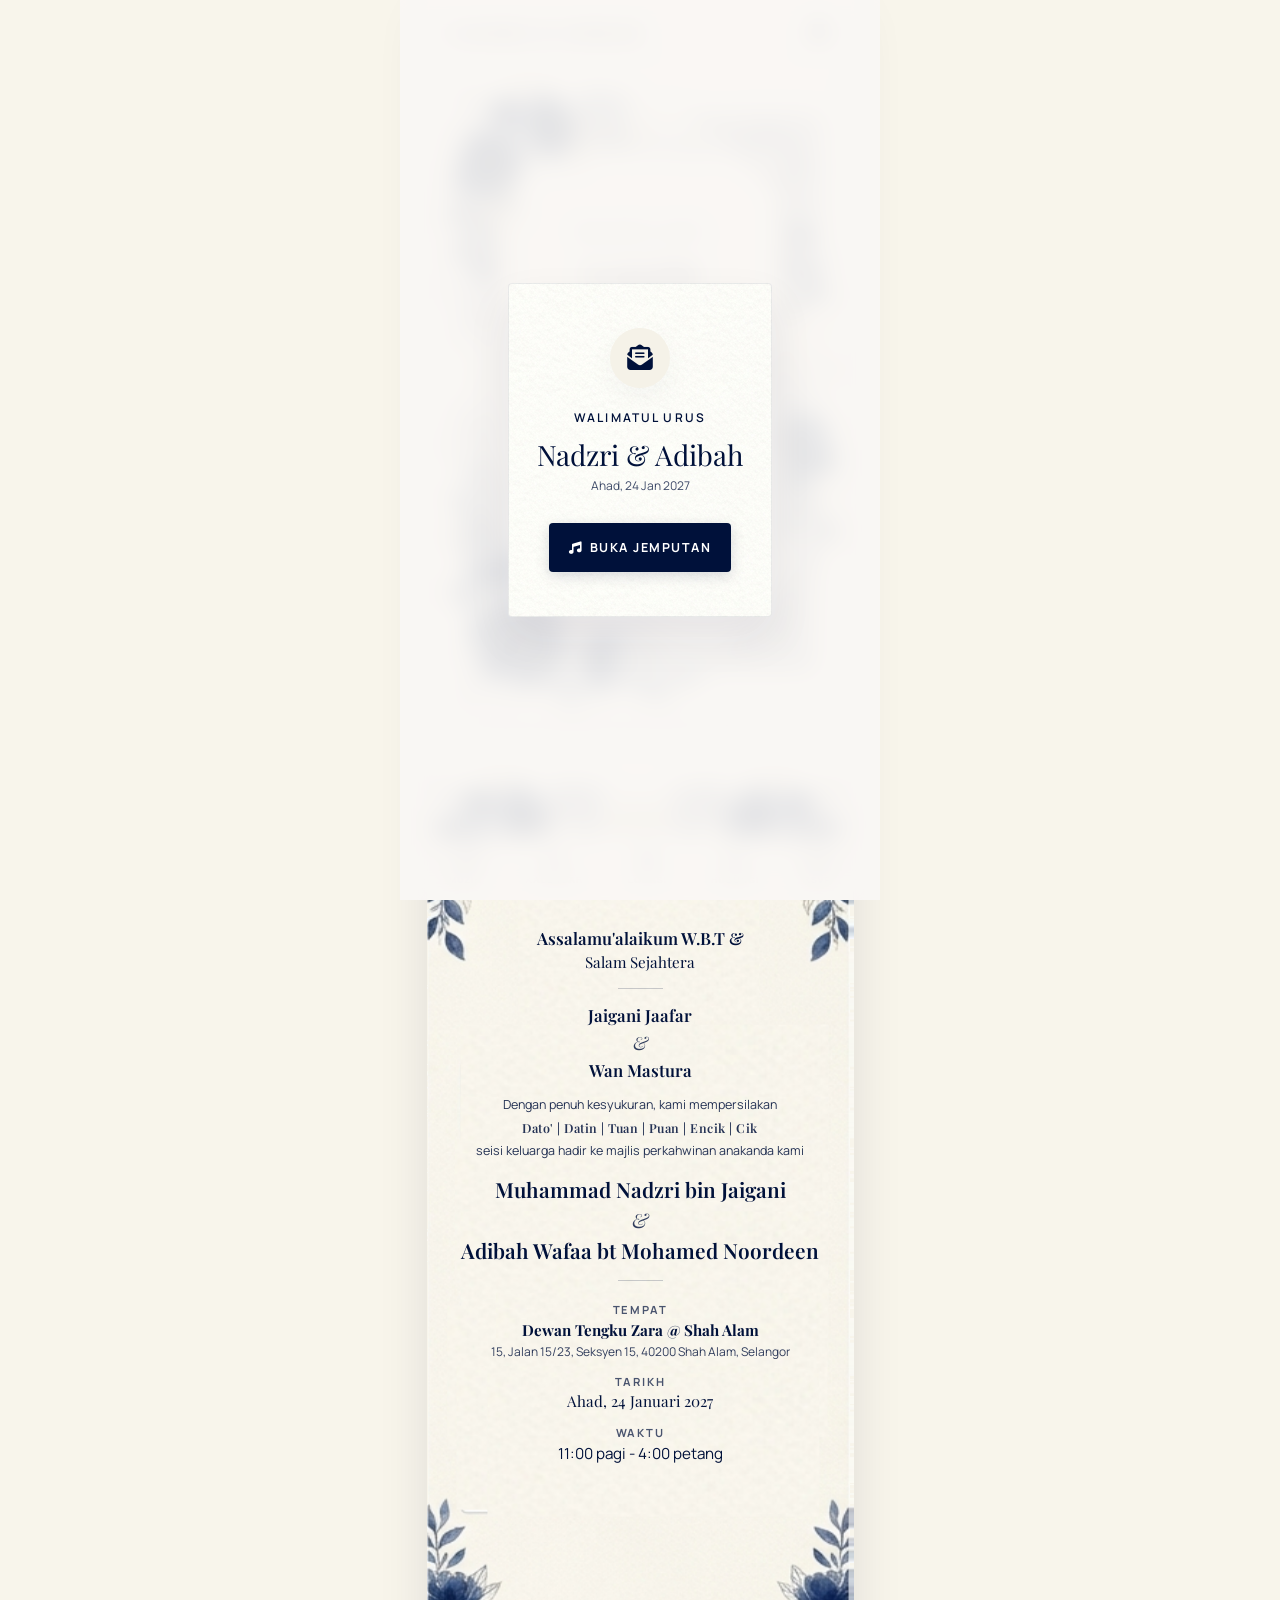
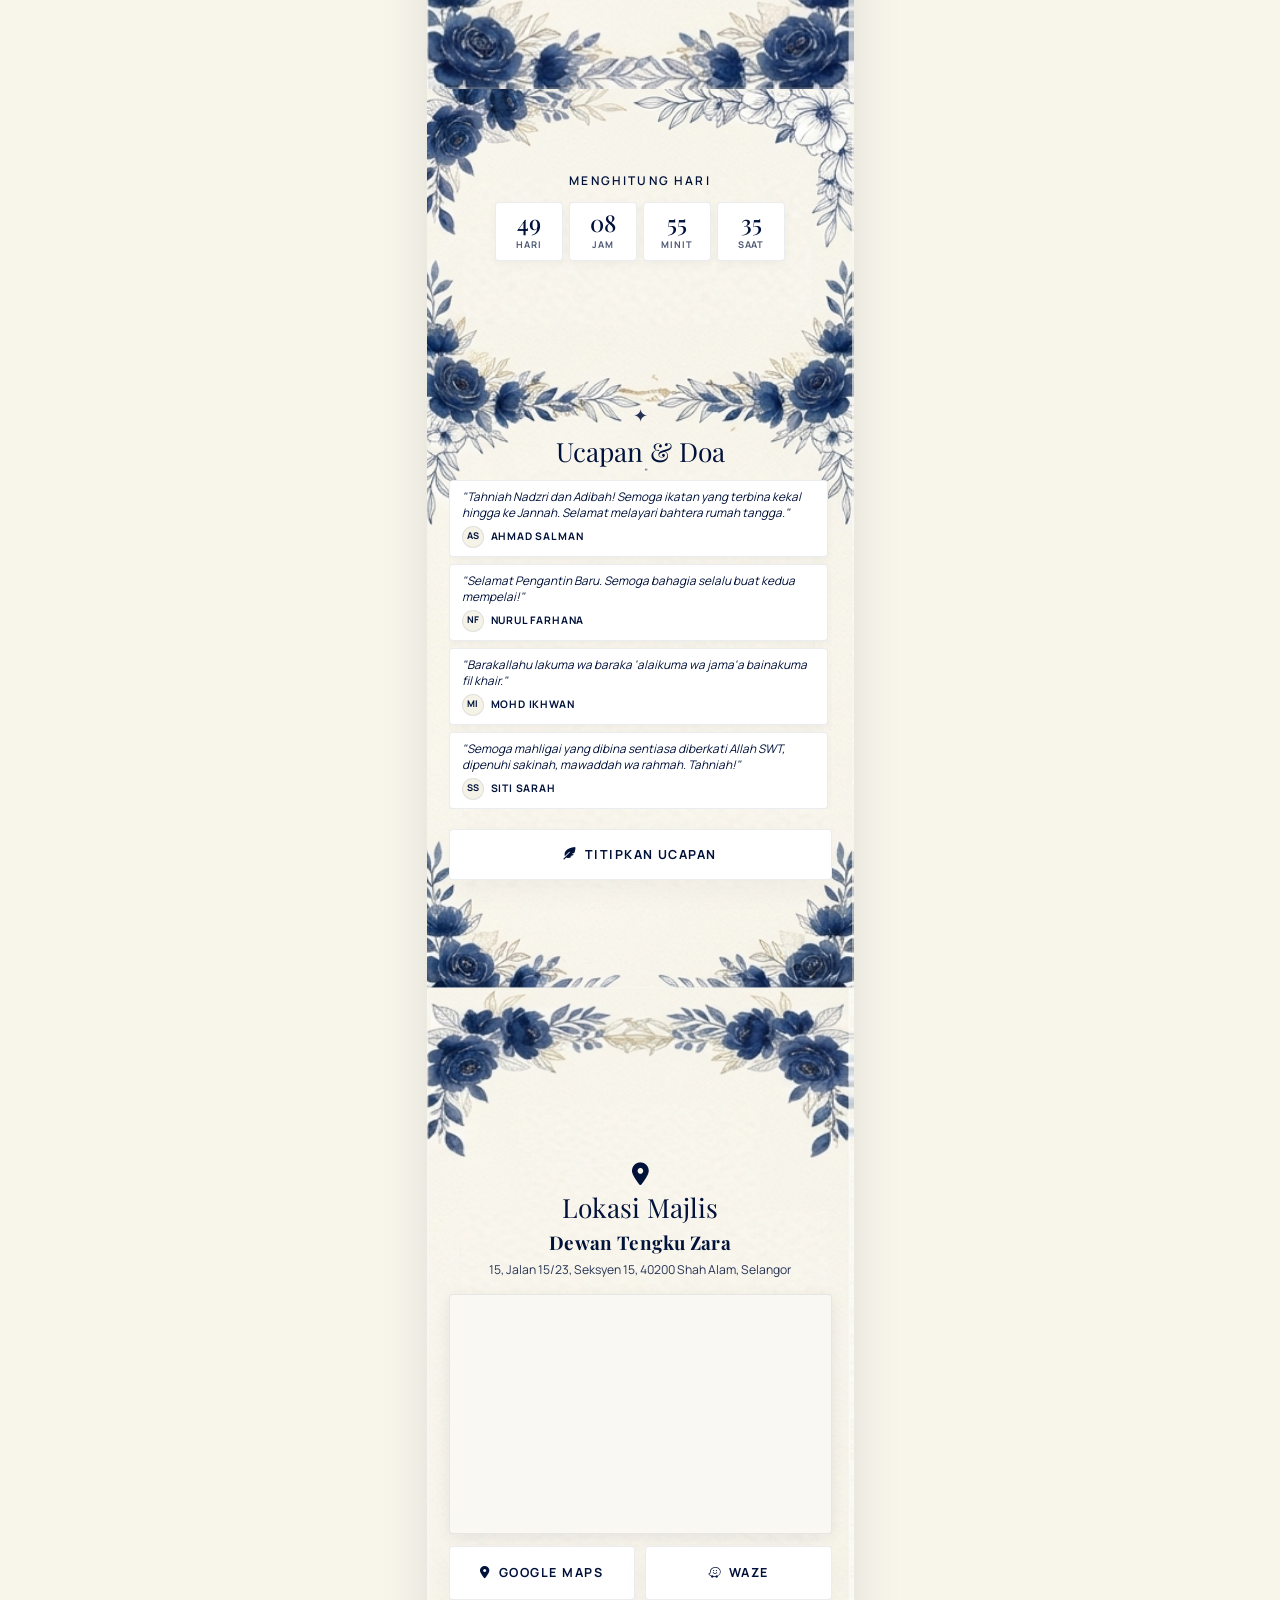
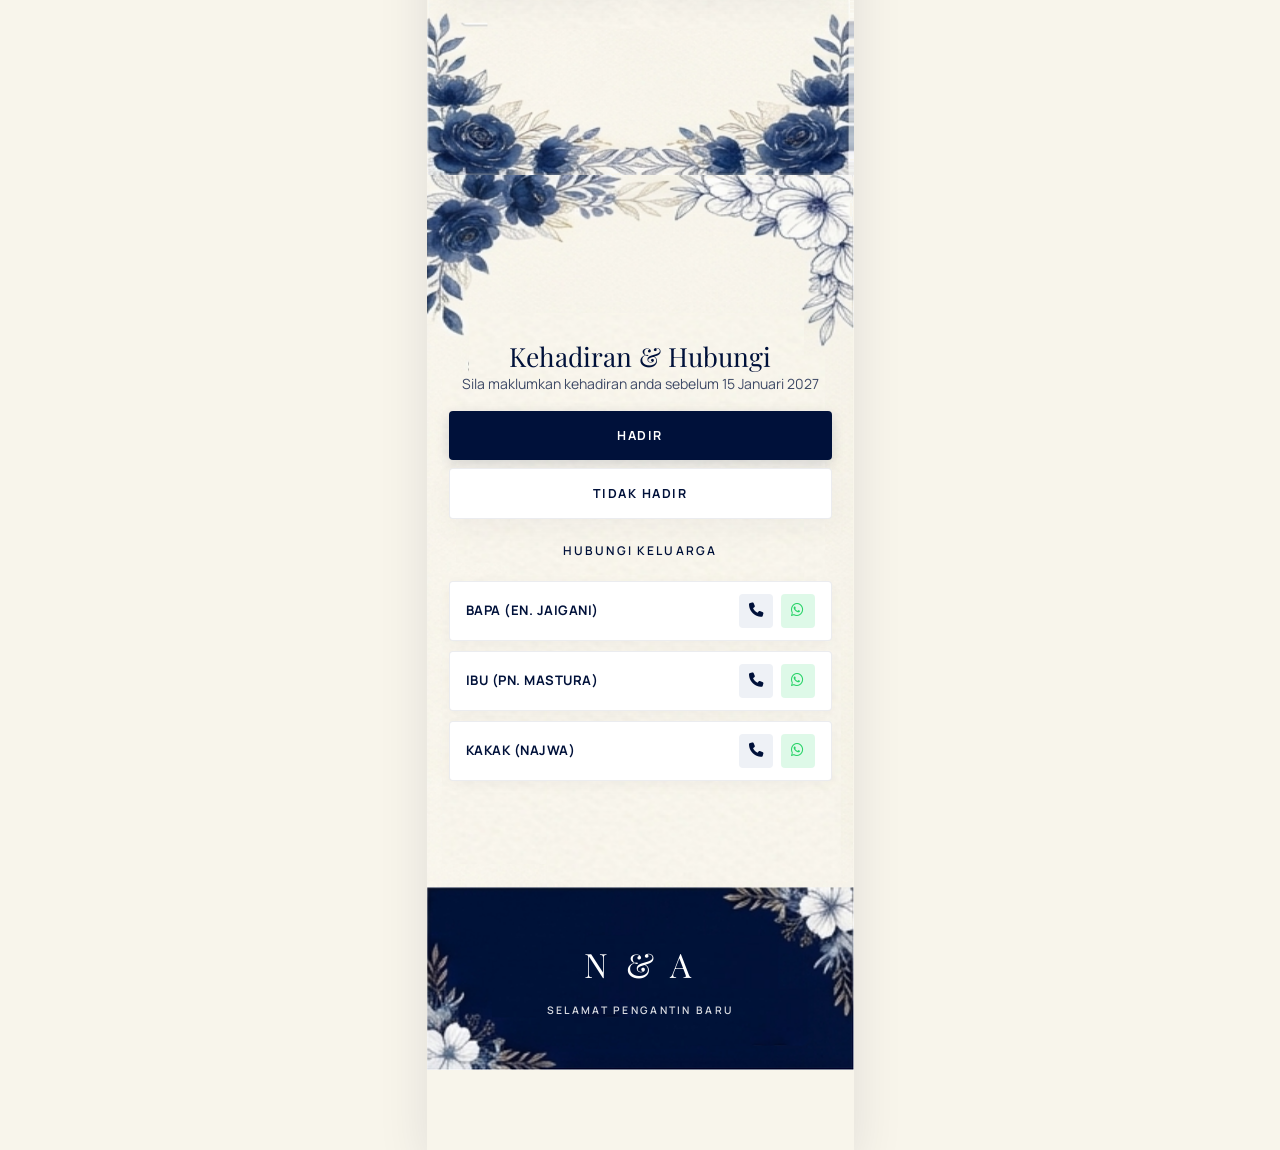
==== commit 42b5ddc1: "Hide contact phone numbers and connect WhatsApp and call links for Ayah, Ibu, and Kakak" ====
--- a/index.html
+++ b/index.html
@@ -249,13 +249,12 @@
 <div class="family-card movable-item" data-move-id="family-card-1">
 <div class="family-info">
 <p class="family-role-name">BAPA (EN. JAIGANI)</p>
-<p class="family-phone-number">012-345 6789</p>
 </div>
 <div class="family-action-buttons">
-<a aria-label="Telefon Bapa" class="icon-circle-btn" href="tel:0123456789">
+<a aria-label="Telefon Bapa" class="icon-circle-btn" href="tel:+60137786149" title="Telefon">
 <i class="fa-solid fa-phone"></i>
 </a>
-<a aria-label="WhatsApp Bapa" class="icon-circle-btn whatsapp-btn" href="https://wa.me/60123456789" rel="noopener noreferrer" target="_blank">
+<a aria-label="WhatsApp Bapa" class="icon-circle-btn whatsapp-btn" href="https://wa.me/60137786149" rel="noopener noreferrer" target="_blank" title="WhatsApp">
 <i class="fa-brands fa-whatsapp"></i>
 </a>
 </div>
@@ -264,28 +263,26 @@
 <div class="family-card movable-item" data-move-id="family-card-2">
 <div class="family-info">
 <p class="family-role-name">IBU (PN. MASTURA)</p>
-<p class="family-phone-number">013-987 6543</p>
 </div>
 <div class="family-action-buttons">
-<a aria-label="Telefon Ibu" class="icon-circle-btn" href="tel:0139876543">
+<a aria-label="Telefon Ibu" class="icon-circle-btn" href="tel:+60123169922" title="Telefon">
 <i class="fa-solid fa-phone"></i>
 </a>
-<a aria-label="WhatsApp Ibu" class="icon-circle-btn whatsapp-btn" href="https://wa.me/60139876543" rel="noopener noreferrer" target="_blank">
+<a aria-label="WhatsApp Ibu" class="icon-circle-btn whatsapp-btn" href="https://wa.me/60123169922" rel="noopener noreferrer" target="_blank" title="WhatsApp">
 <i class="fa-brands fa-whatsapp"></i>
 </a>
 </div>
 </div>
-<!-- Contact 3: Adik -->
+<!-- Contact 3: Kakak -->
 <div class="family-card movable-item" data-move-id="family-card-3">
 <div class="family-info">
 <p class="family-role-name">KAKAK (NAJWA)</p>
-<p class="family-phone-number">019-222 3344</p>
 </div>
 <div class="family-action-buttons">
-<a aria-label="Telefon Adik" class="icon-circle-btn" href="tel:0192223344">
+<a aria-label="Telefon Kakak" class="icon-circle-btn" href="tel:+60176966859" title="Telefon">
 <i class="fa-solid fa-phone"></i>
 </a>
-<a aria-label="WhatsApp Adik" class="icon-circle-btn whatsapp-btn" href="https://wa.me/60192223344" rel="noopener noreferrer" target="_blank">
+<a aria-label="WhatsApp Kakak" class="icon-circle-btn whatsapp-btn" href="https://wa.me/60176966859" rel="noopener noreferrer" target="_blank" title="WhatsApp">
 <i class="fa-brands fa-whatsapp"></i>
 </a>
 </div>
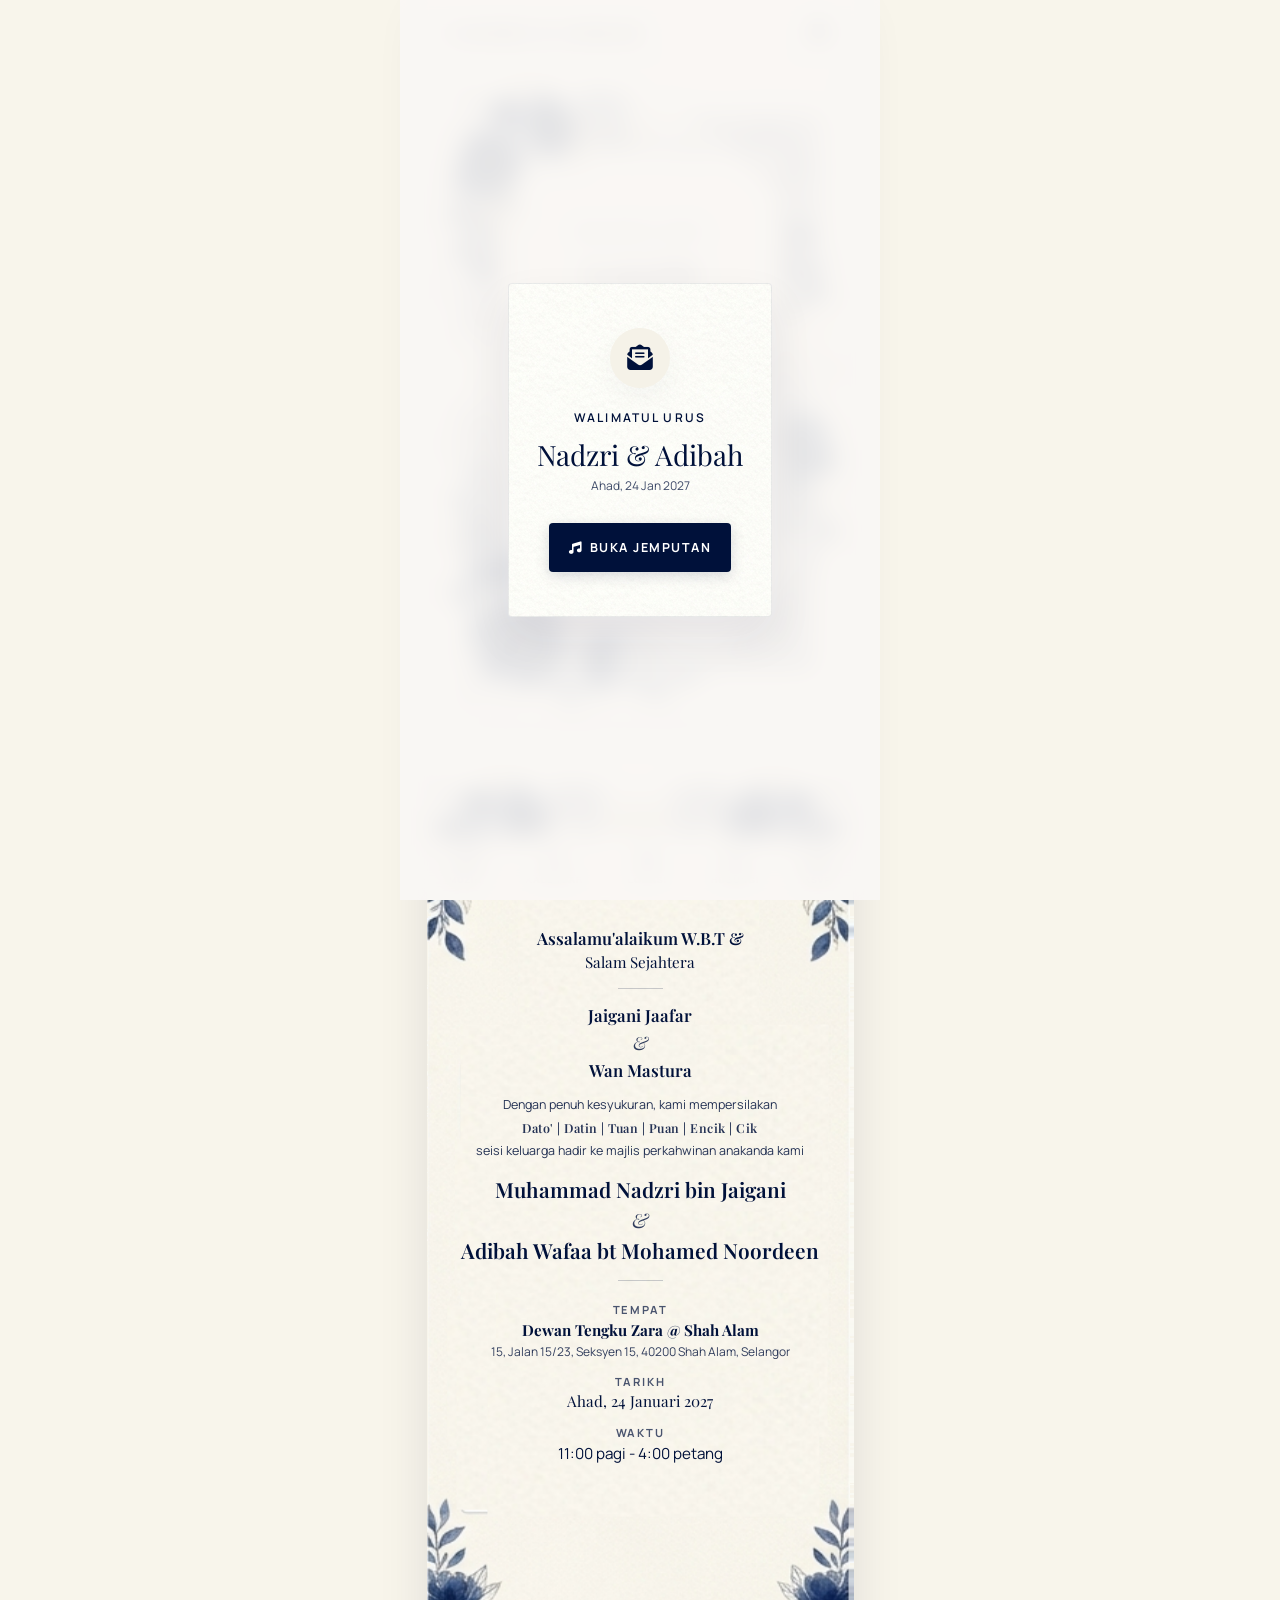
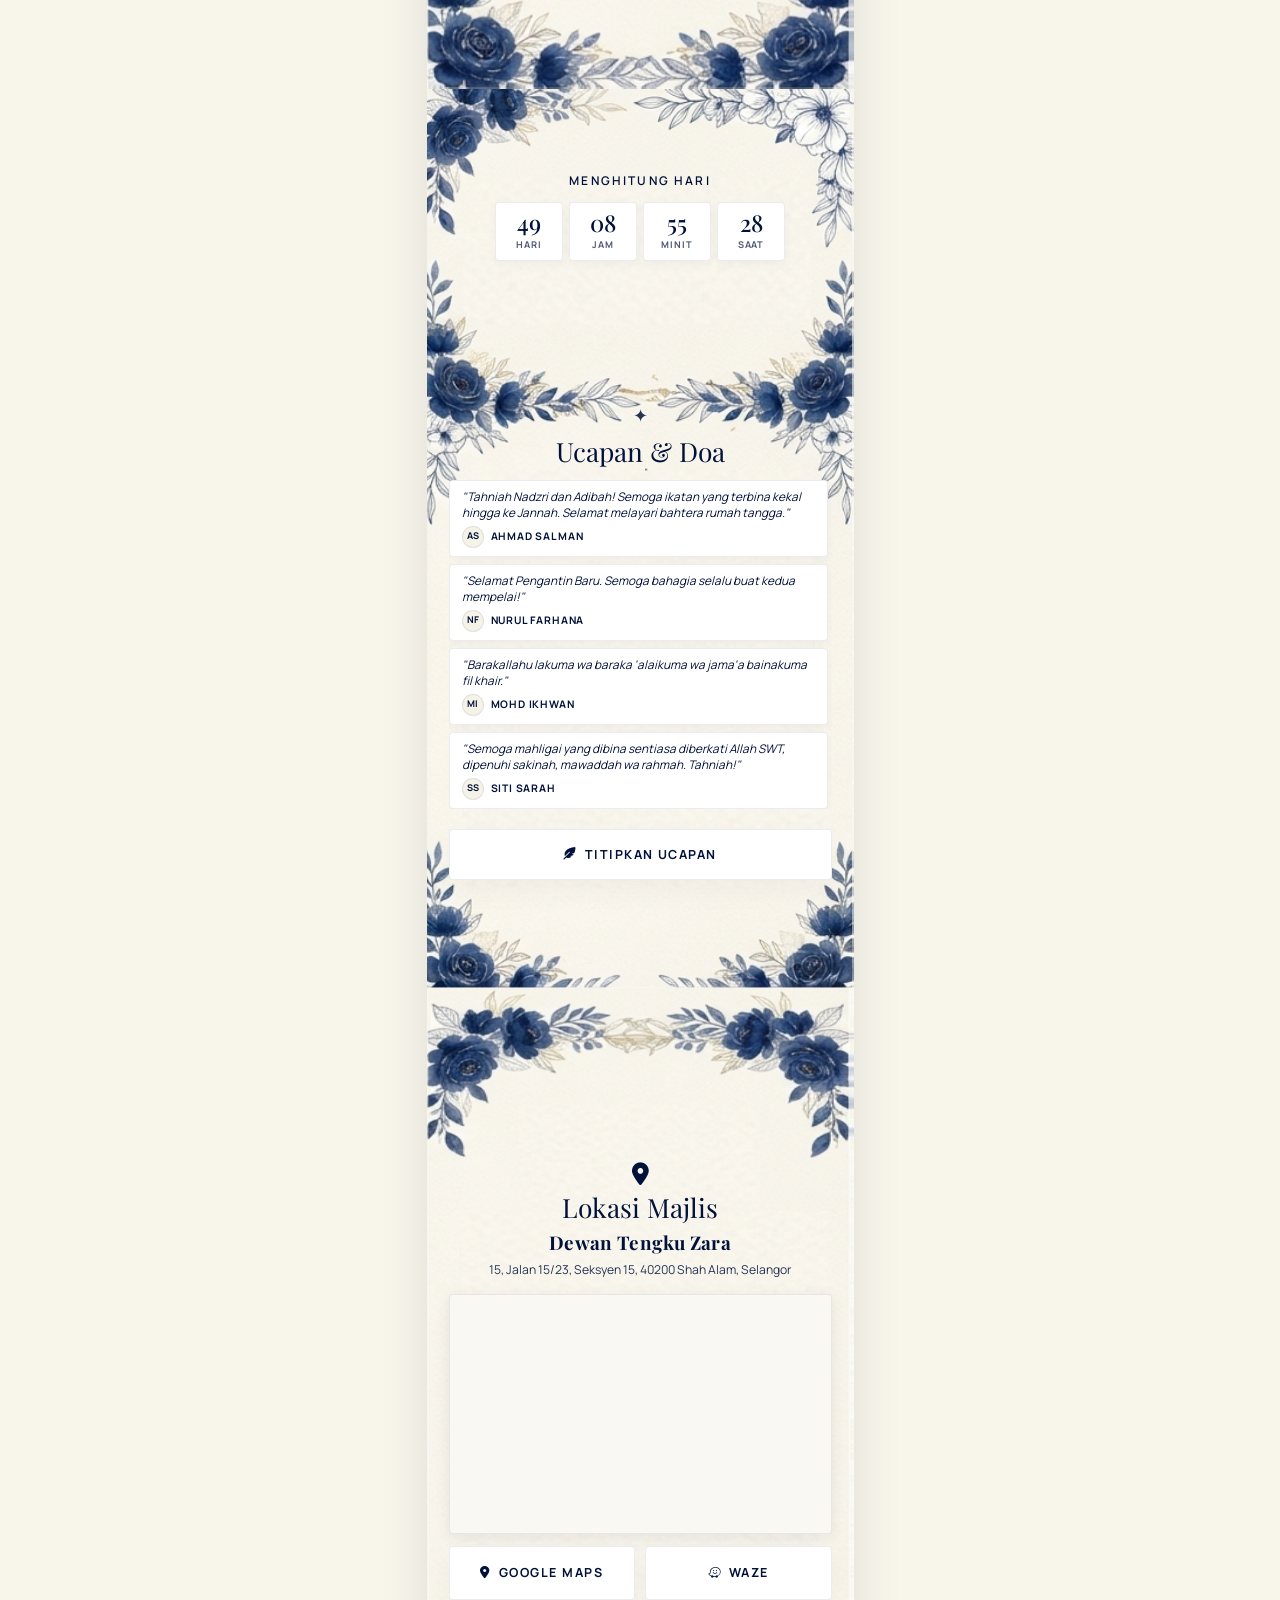
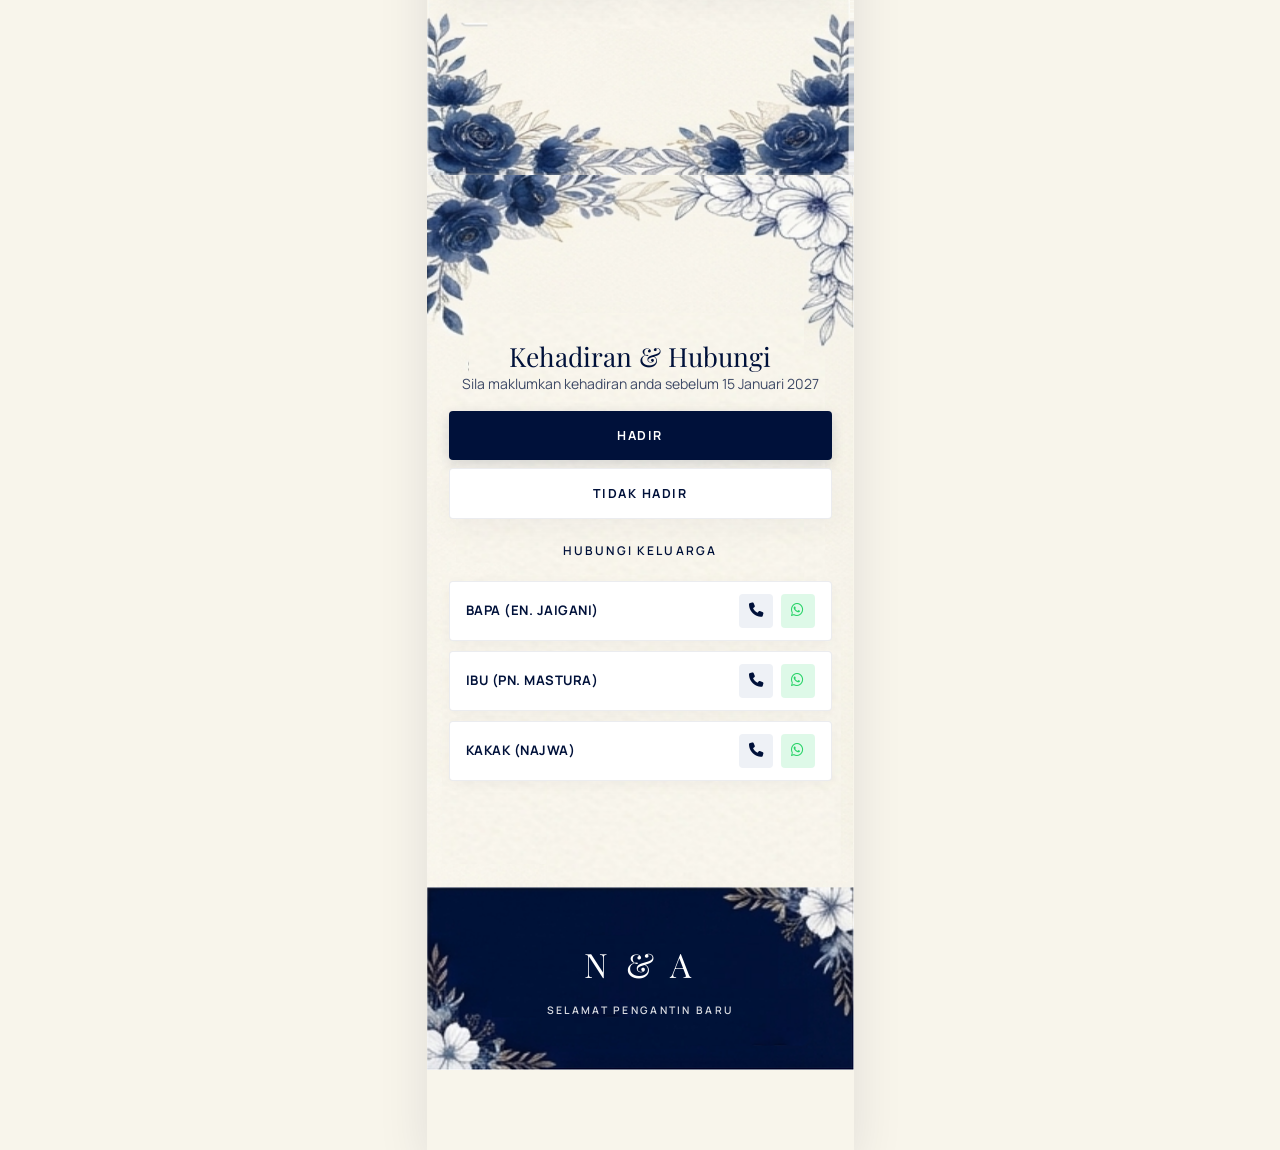
==== commit eb5005ee: "Add high-res Open Graph and WhatsApp thumbnail preview assets and meta tags" ====
--- a/index.html
+++ b/index.html
@@ -5,6 +5,29 @@
 <meta charset="utf-8"/>
 <meta content="width=device-width, initial-scale=1.0, maximum-scale=1.0, user-scalable=no" name="viewport"/>
 <title>Walimatul Urus Nadzri &amp; Adibah</title>
+<meta name="description" content="Jemputan Walimatul Urus Muhammad Nadzri &amp; Adibah Wafaa pada Ahad, 24 Januari 2027 di Dewan Tengku Zara, Shah Alam."/>
+
+<!-- Open Graph / WhatsApp Preview Meta Tags -->
+<meta property="og:type" content="website"/>
+<meta property="og:url" content="https://nadjai96.github.io/kad-kahwin/"/>
+<meta property="og:title" content="Walimatul Urus Nadzri &amp; Adibah"/>
+<meta property="og:description" content="Jemputan Walimatul Urus Muhammad Nadzri &amp; Adibah Wafaa pada Ahad, 24 Januari 2027 di Dewan Tengku Zara, Shah Alam."/>
+<meta property="og:image" content="https://nadjai96.github.io/kad-kahwin/assets/og-thumbnail.jpg"/>
+<meta property="og:image:secure_url" content="https://nadjai96.github.io/kad-kahwin/assets/og-thumbnail.jpg"/>
+<meta property="og:image:type" content="image/jpeg"/>
+<meta property="og:image:width" content="1200"/>
+<meta property="og:image:height" content="630"/>
+<meta property="og:image:alt" content="Walimatul Urus Nadzri &amp; Adibah"/>
+
+<!-- Twitter Meta Tags -->
+<meta name="twitter:card" content="summary_large_image"/>
+<meta name="twitter:title" content="Walimatul Urus Nadzri &amp; Adibah"/>
+<meta name="twitter:description" content="Jemputan Walimatul Urus Muhammad Nadzri &amp; Adibah Wafaa pada Ahad, 24 Januari 2027 di Dewan Tengku Zara, Shah Alam."/>
+<meta name="twitter:image" content="https://nadjai96.github.io/kad-kahwin/assets/og-thumbnail.jpg"/>
+
+<!-- Favicon / Apple Touch Icon -->
+<link rel="icon" type="image/jpeg" href="assets/og-square.jpg"/>
+<link rel="apple-touch-icon" href="assets/og-square.jpg"/>
 <link href="https://fonts.googleapis.com" rel="preconnect"/>
 <link crossorigin="" href="https://fonts.gstatic.com" rel="preconnect"/>
 <link href="https://fonts.googleapis.com/css2?family=Great+Vibes&amp;family=Playfair+Display:ital,wght@0,400;0,600;0,700;1,400&amp;family=Manrope:wght@400;500;600;700&amp;display=swap" rel="stylesheet"/>
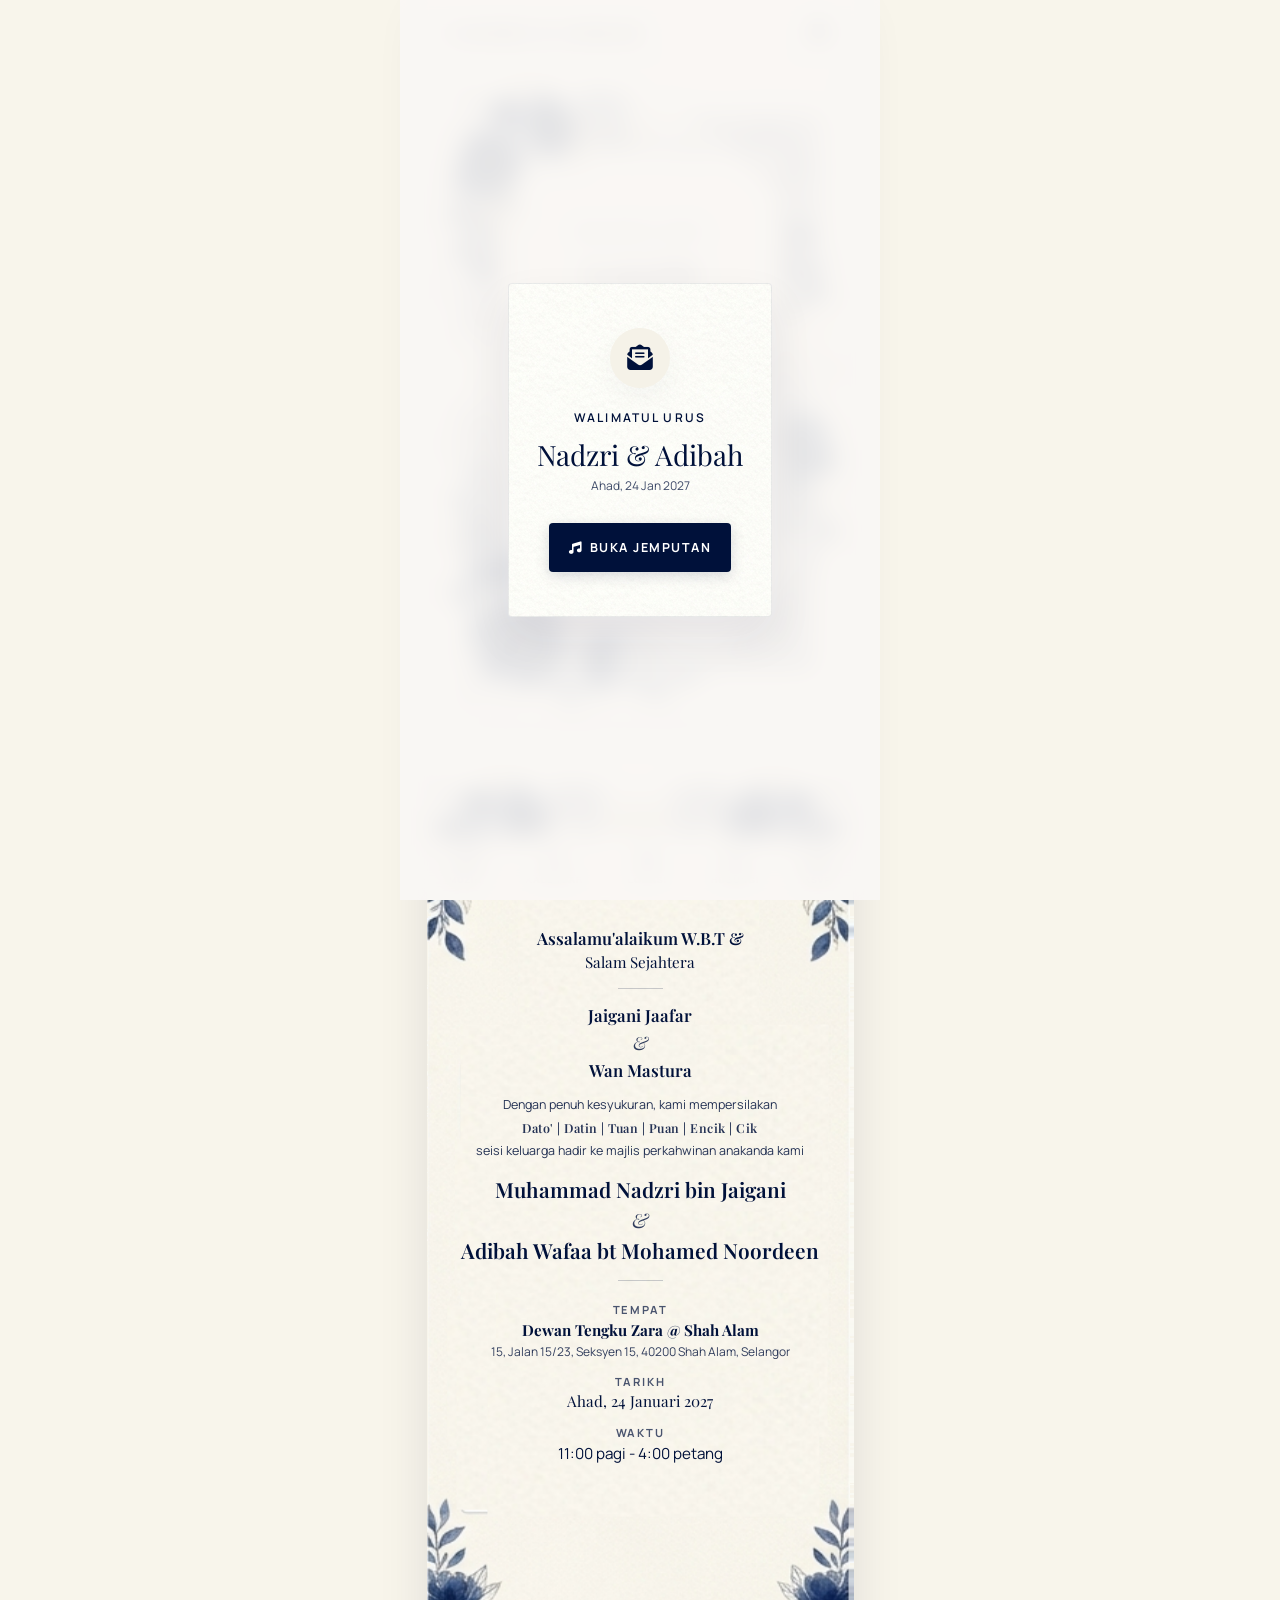
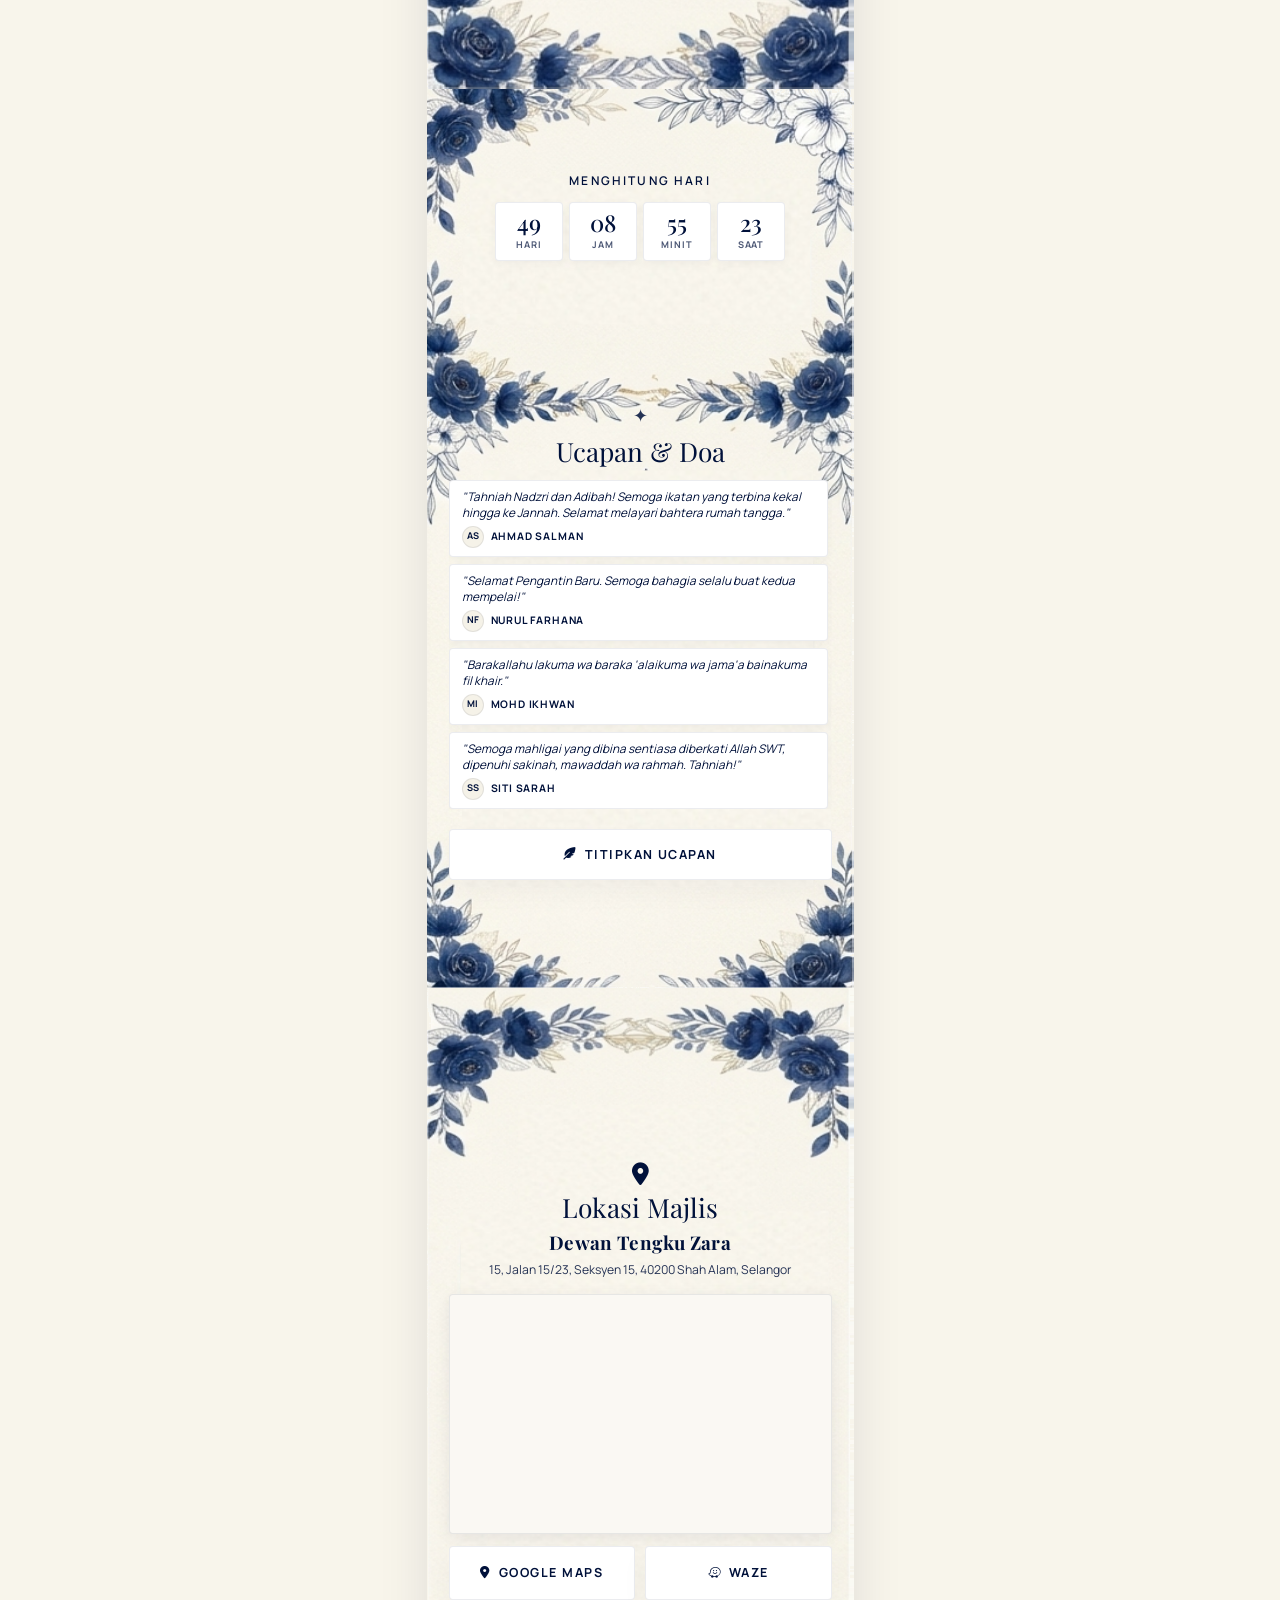
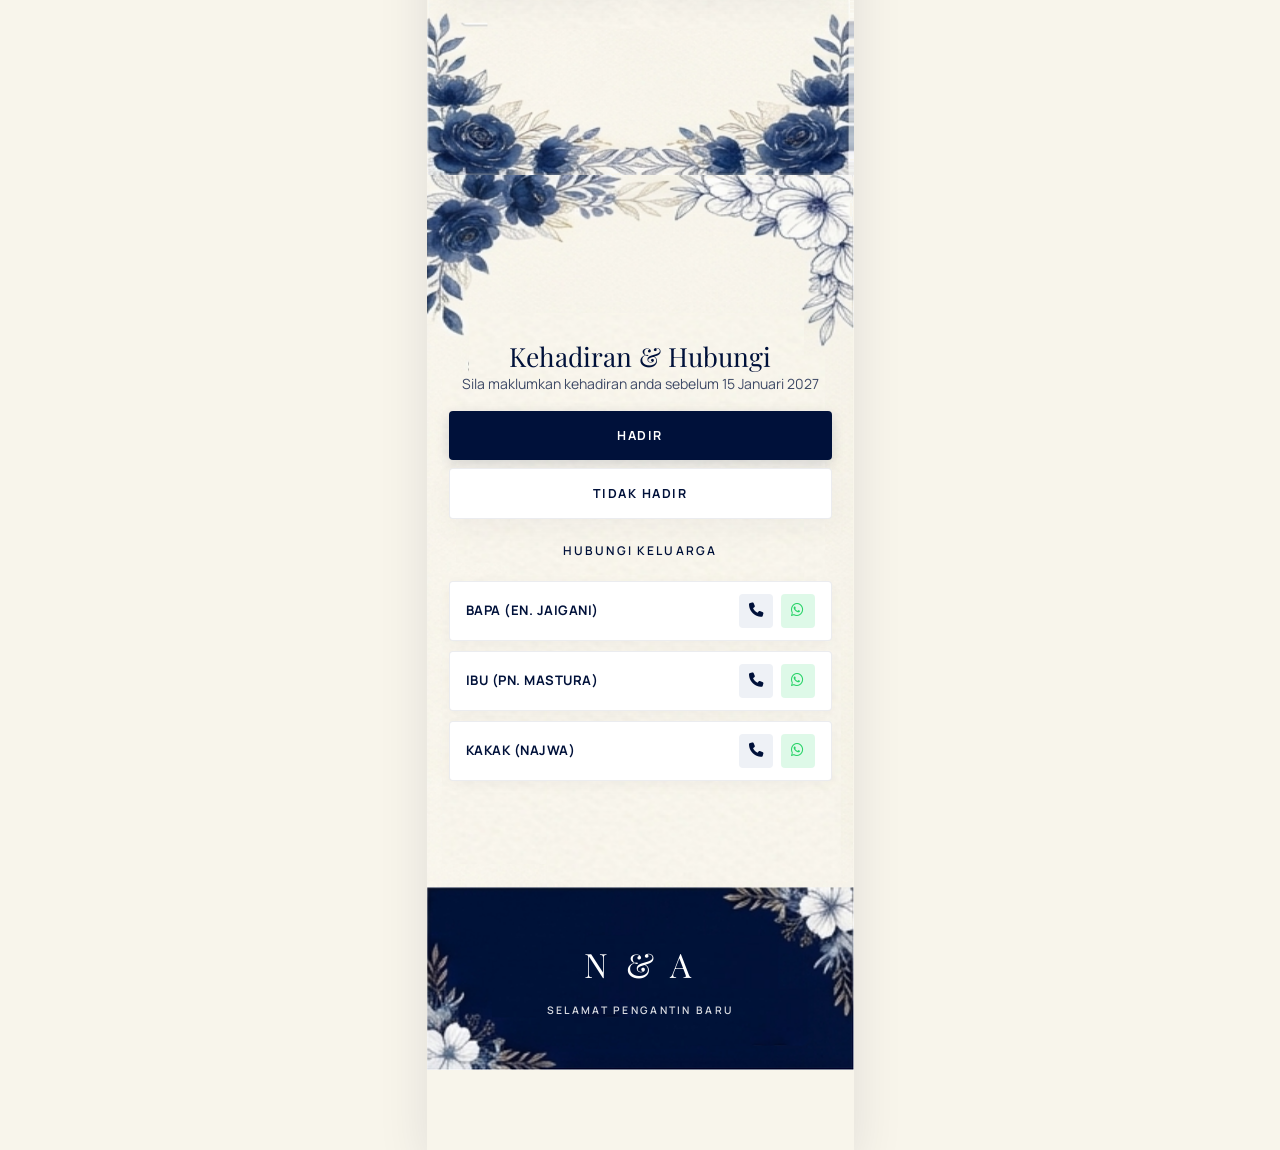
==== commit a5249386: "Optimize Open Graph tags with link image_src, site_name, and dual square/banner support for WhatsApp" ====
--- a/index.html
+++ b/index.html
@@ -8,16 +8,22 @@
 <meta name="description" content="Jemputan Walimatul Urus Muhammad Nadzri &amp; Adibah Wafaa pada Ahad, 24 Januari 2027 di Dewan Tengku Zara, Shah Alam."/>
 
 <!-- Open Graph / WhatsApp Preview Meta Tags -->
+<meta property="og:site_name" content="Walimatul Urus Nadzri &amp; Adibah"/>
+<meta property="og:title" content="Walimatul Urus Nadzri &amp; Adibah"/>
 <meta property="og:type" content="website"/>
 <meta property="og:url" content="https://nadjai96.github.io/kad-kahwin/"/>
-<meta property="og:title" content="Walimatul Urus Nadzri &amp; Adibah"/>
 <meta property="og:description" content="Jemputan Walimatul Urus Muhammad Nadzri &amp; Adibah Wafaa pada Ahad, 24 Januari 2027 di Dewan Tengku Zara, Shah Alam."/>
 <meta property="og:image" content="https://nadjai96.github.io/kad-kahwin/assets/og-thumbnail.jpg"/>
 <meta property="og:image:secure_url" content="https://nadjai96.github.io/kad-kahwin/assets/og-thumbnail.jpg"/>
 <meta property="og:image:type" content="image/jpeg"/>
 <meta property="og:image:width" content="1200"/>
 <meta property="og:image:height" content="630"/>
-<meta property="og:image:alt" content="Walimatul Urus Nadzri &amp; Adibah"/>
+<meta property="og:image" content="https://nadjai96.github.io/kad-kahwin/assets/og-square.jpg"/>
+<meta property="og:image:secure_url" content="https://nadjai96.github.io/kad-kahwin/assets/og-square.jpg"/>
+<meta property="og:image:type" content="image/jpeg"/>
+<meta property="og:image:width" content="600"/>
+<meta property="og:image:height" content="600"/>
+<link rel="image_src" href="https://nadjai96.github.io/kad-kahwin/assets/og-thumbnail.jpg"/>
 
 <!-- Twitter Meta Tags -->
 <meta name="twitter:card" content="summary_large_image"/>
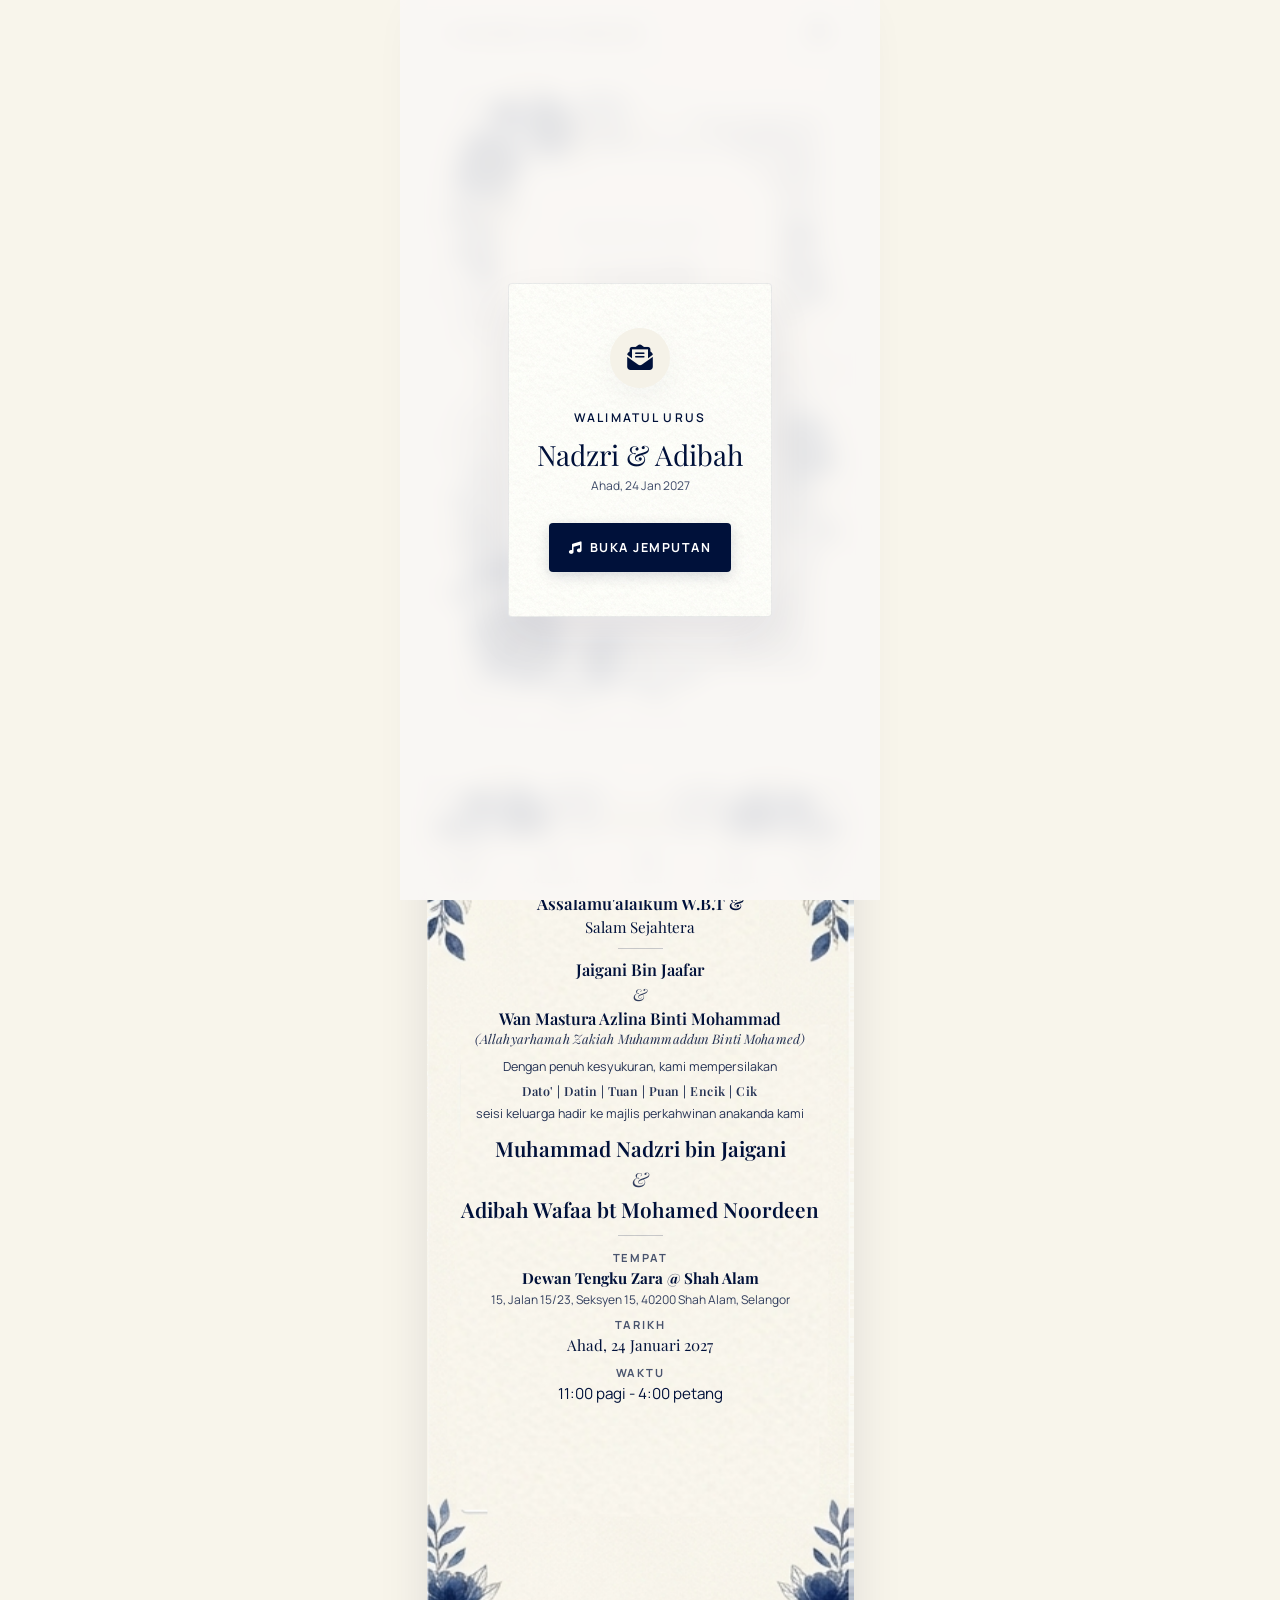
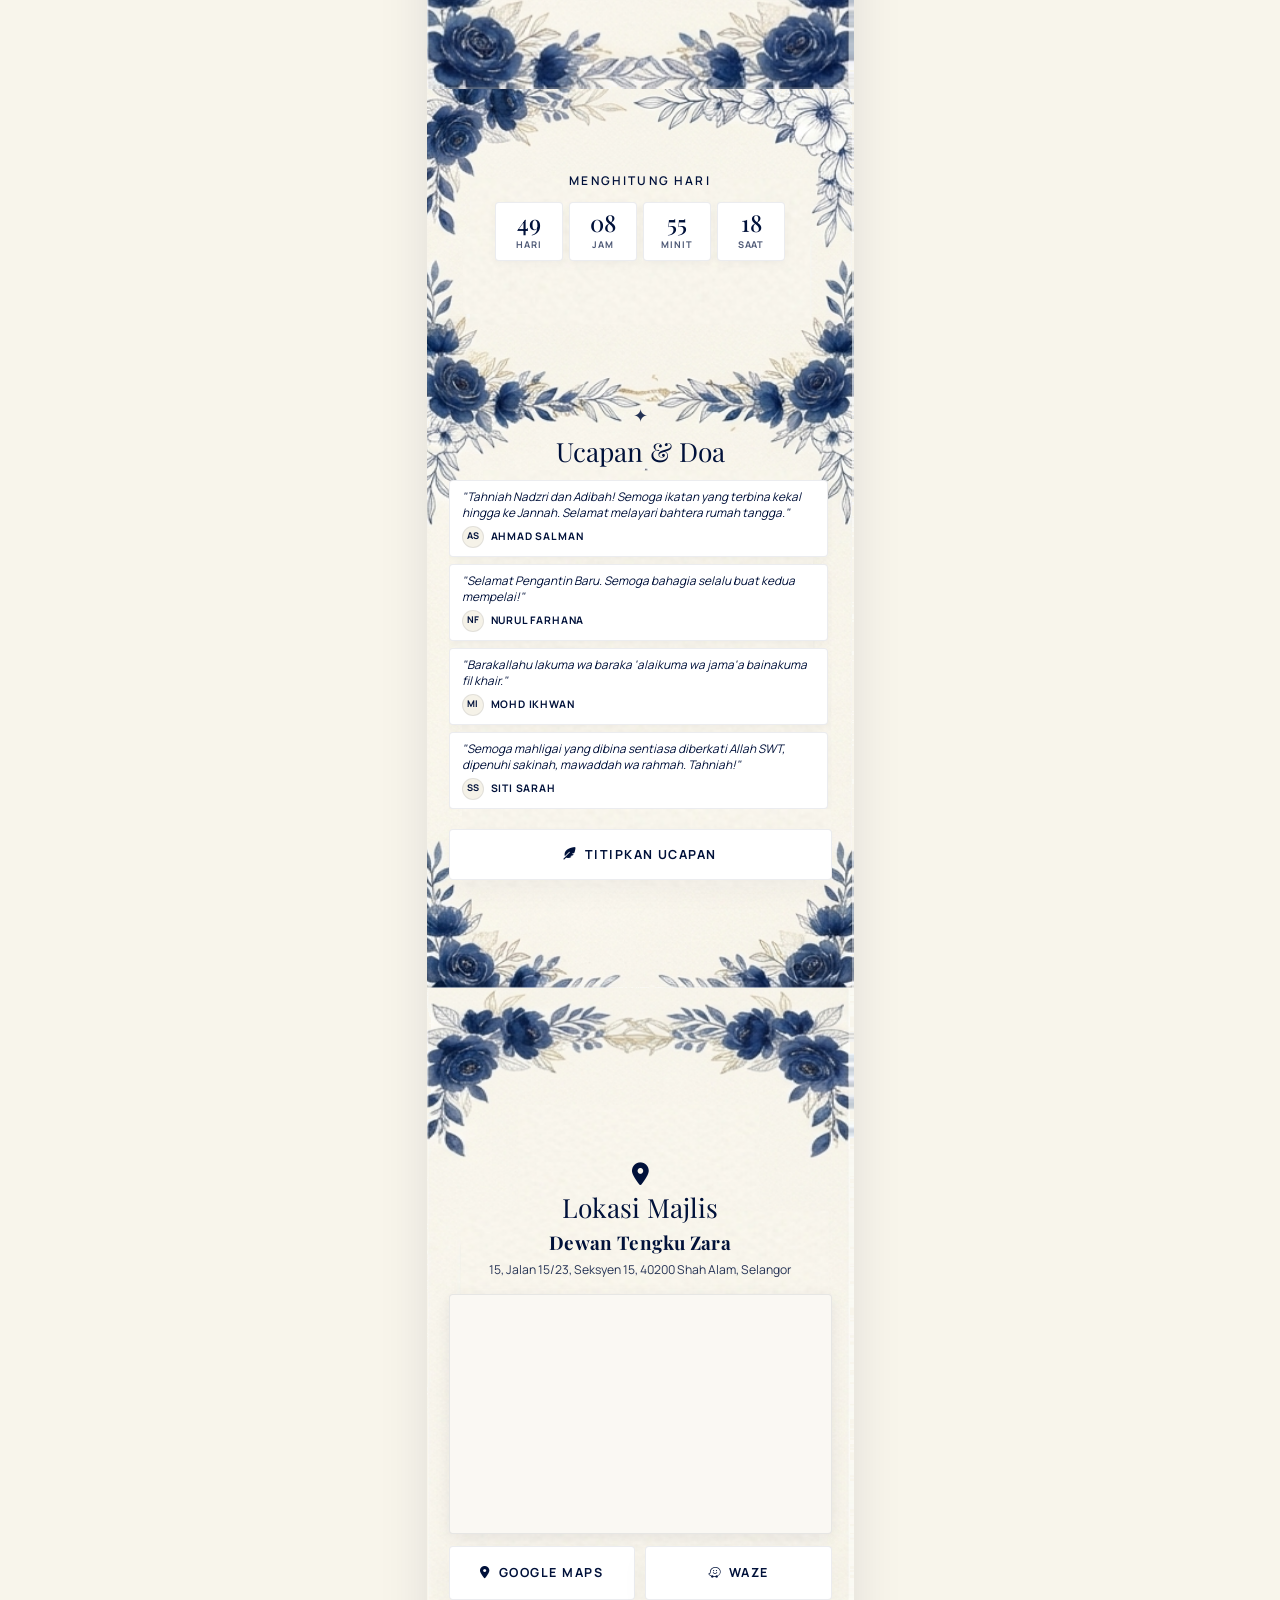
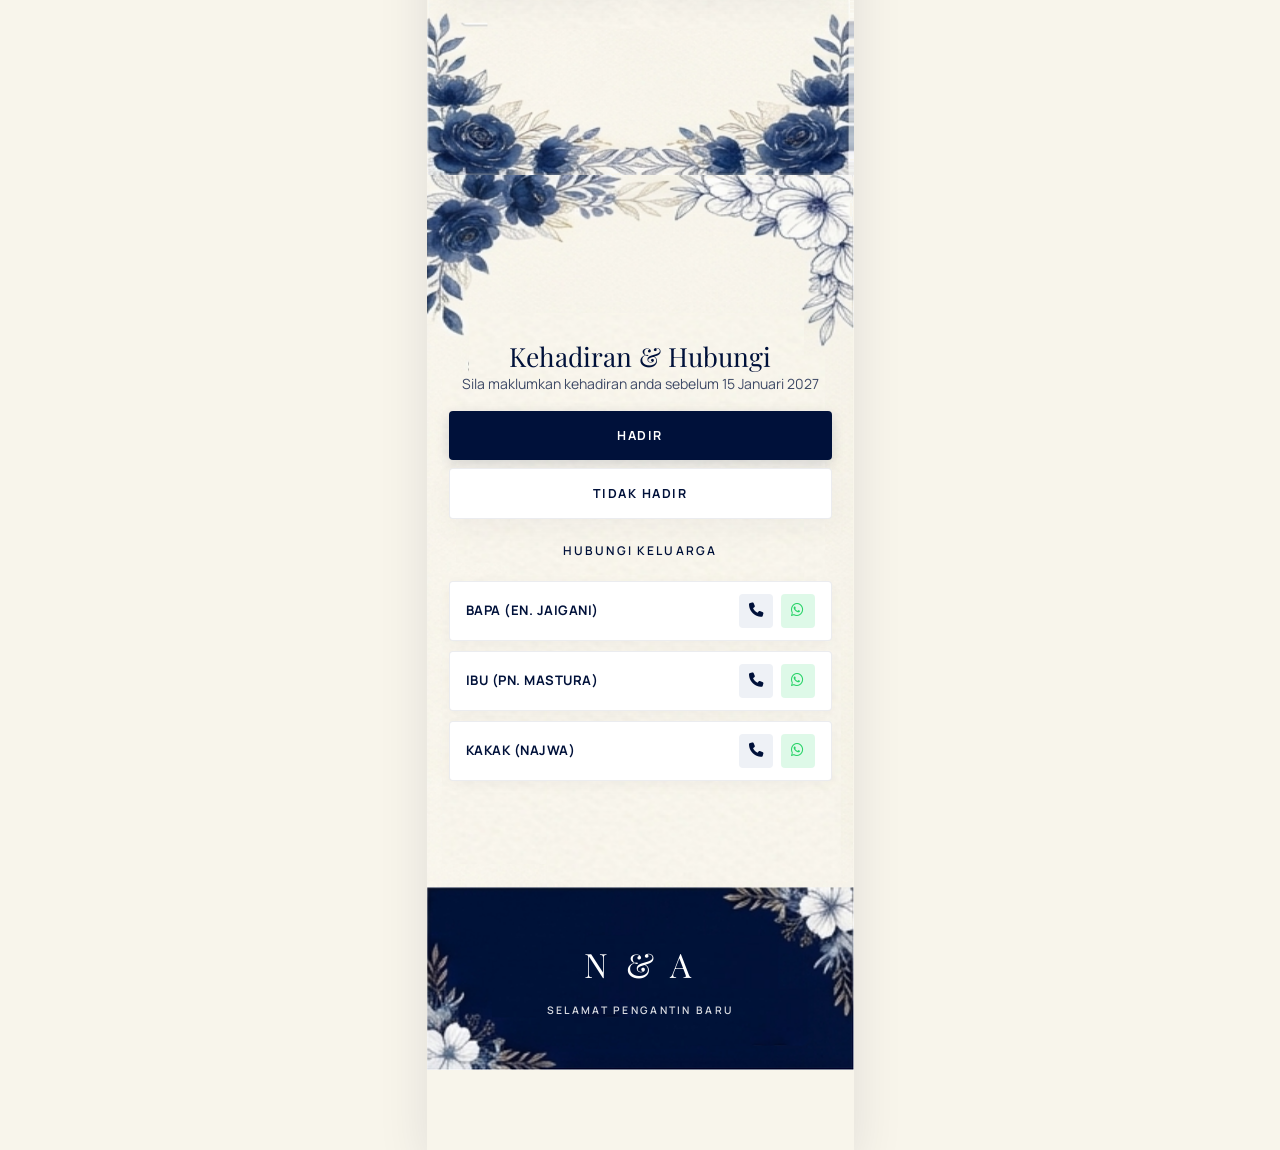
==== commit 0793796b: "Update parents invitation names and late mother honorific with calibrated spacing" ====
--- a/index.html
+++ b/index.html
@@ -108,9 +108,10 @@
 <div class="greet-divider-line movable-item" data-move-id="greet-divider-1"></div>
 <!-- Parents / Hosts -->
 <div class="parents-block movable-group" data-move-id="parents-block">
-<h3 class="parent-name font-serif movable-item" data-key="parent-father" data-move-id="parent-father">Jaigani Jaafar</h3>
+<h3 class="parent-name font-serif movable-item" data-key="parent-father" data-move-id="parent-father">Jaigani Bin Jaafar</h3>
 <span class="parent-amp font-serif movable-item" data-move-id="parent-amp">&amp;</span>
-<h3 class="parent-name font-serif movable-item" data-key="parent-mother" data-move-id="parent-mother">Wan Mastura</h3>
+<h3 class="parent-name font-serif movable-item" data-key="parent-mother" data-move-id="parent-mother">Wan Mastura Azlina Binti Mohammad</h3>
+<p class="parent-late font-serif movable-item" data-key="parent-mother-late" data-move-id="parent-mother-late">(Allahyarhamah Zakiah Muhammaddun Binti Mohamed)</p>
 </div>
 <!-- Jemputan Verse -->
 <div class="invitation-body-block movable-group" data-move-id="invitation-body-block">
--- a/styles.css
+++ b/styles.css
@@ -26,8 +26,8 @@
     
     /* Section 1.5: Jemputan */
     --s15-min-height: 927px;
-    --s15-padding-top: 165px;
-    --s15-padding-bottom: 140px;
+    --s15-padding-top: 130px;
+    --s15-padding-bottom: 110px;
     --s15-bg-scale-x: 100%;
     --s15-bg-scale-y: 100%;
     --s15-bg-pos-x: center;
@@ -427,14 +427,14 @@
 /* Section 1.5: Invitation Greetings & Details on section 3's floral background */
 #screen-invitation-details {
     width: 100%;
-    min-height: var(--s15-min-height, 1022px);
+    min-height: var(--s15-min-height, 927px);
     background-color: var(--surface);
     background-image: url('assets/bg_screen3_location.png');
     background-size: var(--s15-bg-scale-x, 100%) var(--s15-bg-scale-y, 100%);
     background-position: var(--s15-bg-pos-x, center) var(--s15-bg-pos-y, 0px);
     background-repeat: no-repeat;
     position: relative;
-    padding: var(--s15-padding-top, 165px) 22px var(--s15-padding-bottom, 140px);
+    padding: var(--s15-padding-top, 130px) 22px var(--s15-padding-bottom, 110px);
     display: flex;
     flex-direction: column;
     justify-content: flex-start;
@@ -446,7 +446,7 @@
     display: flex;
     flex-direction: column;
     align-items: center;
-    gap: 10px;
+    gap: 7px;
     width: 100%;
 }
 
@@ -472,27 +472,37 @@
     width: 45px;
     height: 1px;
     background: rgba(0, 17, 58, 0.2);
-    margin: 4px auto;
+    margin: 2px auto;
 }
 
 .parents-block {
-    margin: 2px 0;
+    margin: 1px 0;
 }
 
 .parent-name {
-    font-size: 1.05rem;
+    font-size: 1.02rem;
     font-weight: 600;
     color: var(--primary);
     line-height: 1.25;
+}
+
+.parent-late {
+    font-size: clamp(0.72rem, 2.7vw, 0.82rem);
+    font-style: italic;
+    color: var(--primary);
+    opacity: 0.85;
+    line-height: 1.25;
+    margin-top: 2px;
+    letter-spacing: 0.01em;
 }
 
 .parent-amp {
     display: block;
-    font-size: 1.15rem;
+    font-size: 1.05rem;
     font-style: italic;
     color: var(--primary);
     opacity: 0.8;
-    margin: 2px 0;
+    margin: 1px 0;
 }
 
 .invitation-body-block {
@@ -535,10 +545,10 @@
 }
 
 .event-meta-block {
-    margin-top: 6px;
-    display: flex;
-    flex-direction: column;
-    gap: 12px;
+    margin-top: 4px;
+    display: flex;
+    flex-direction: column;
+    gap: 8px;
     width: 100%;
 }
 
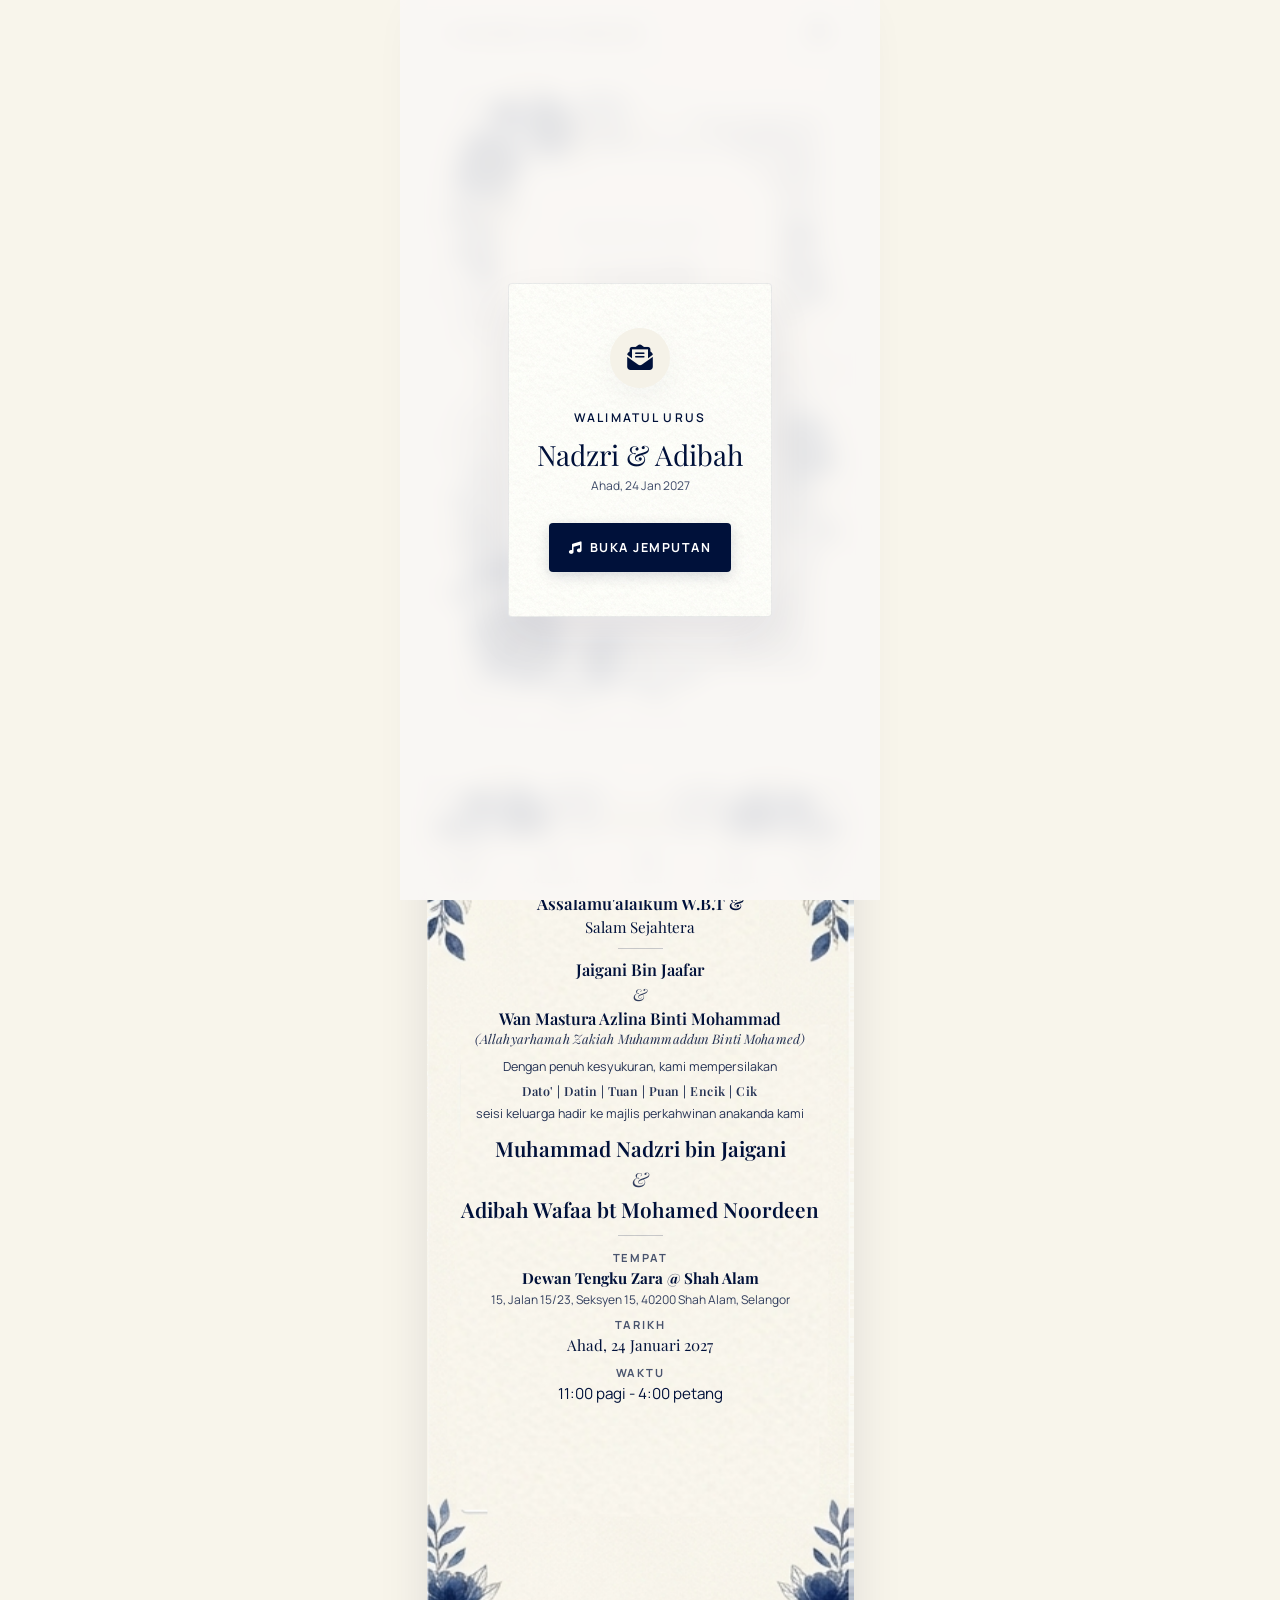
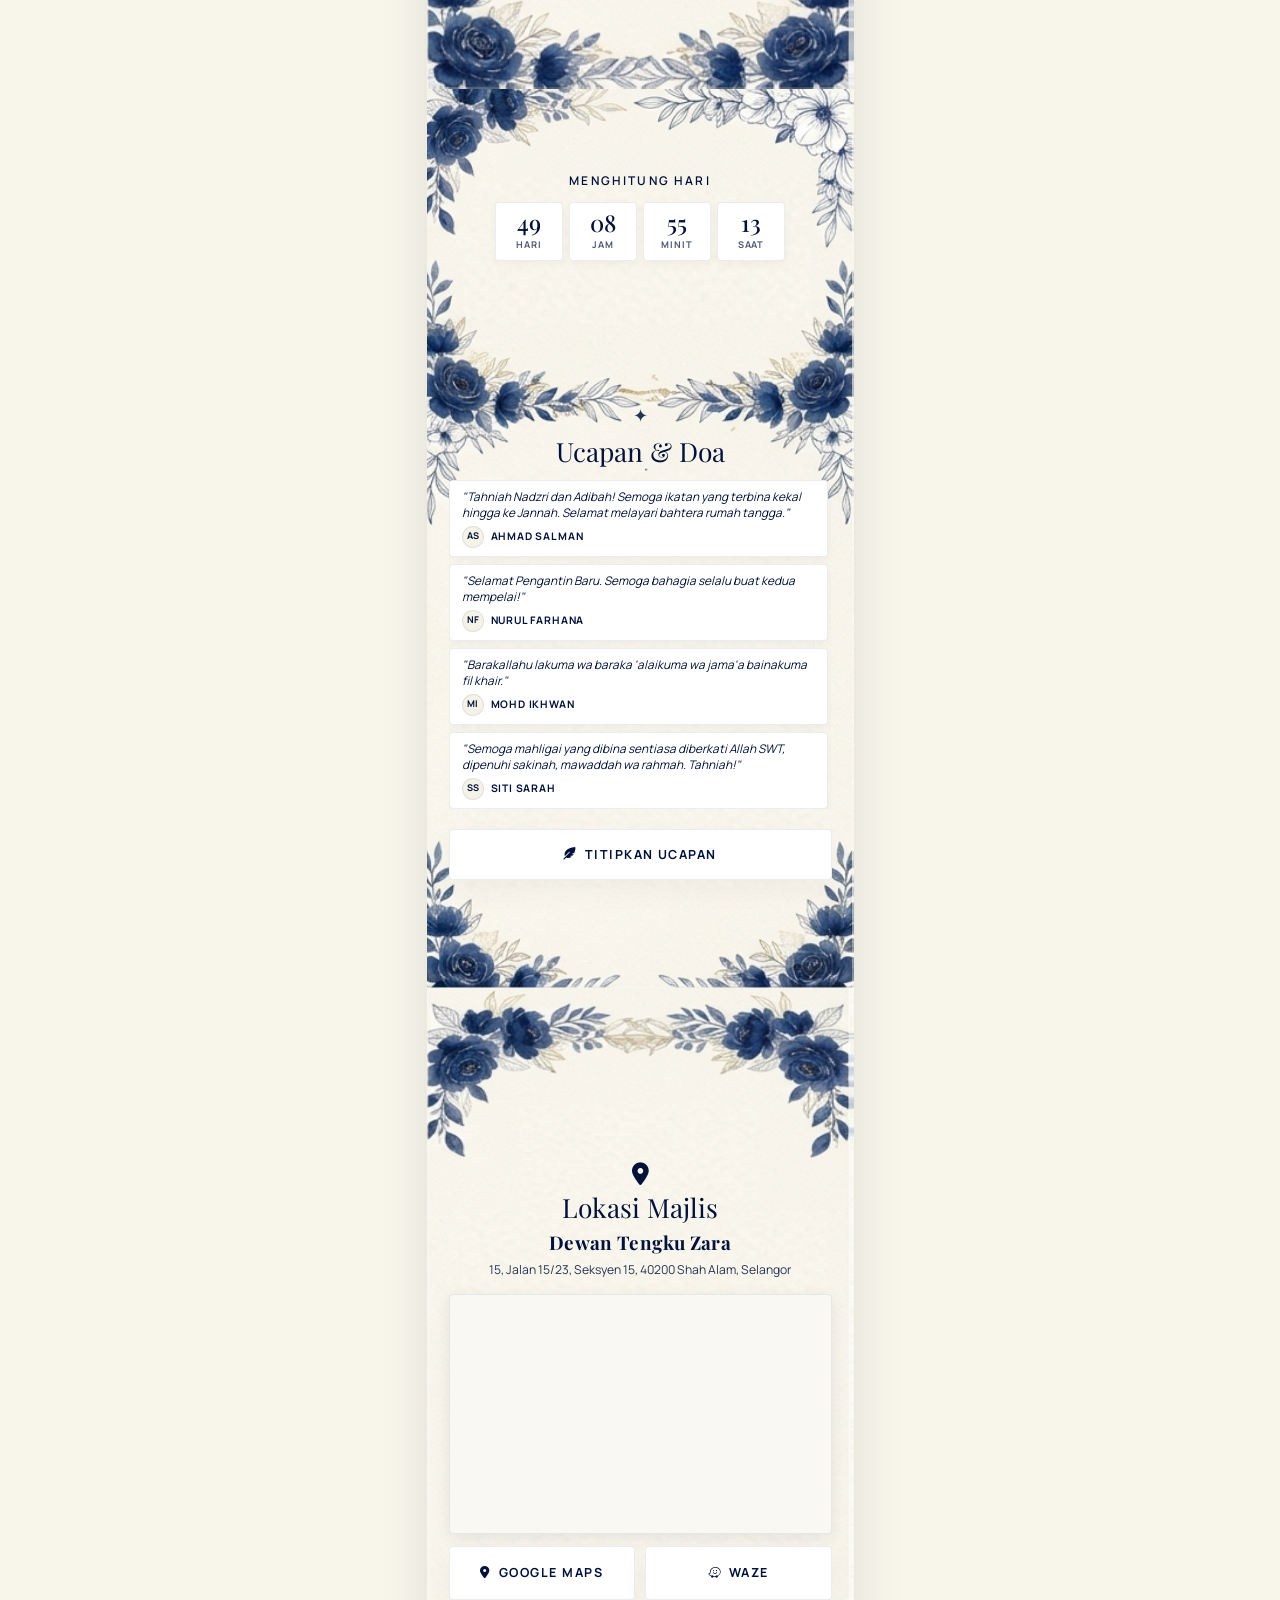
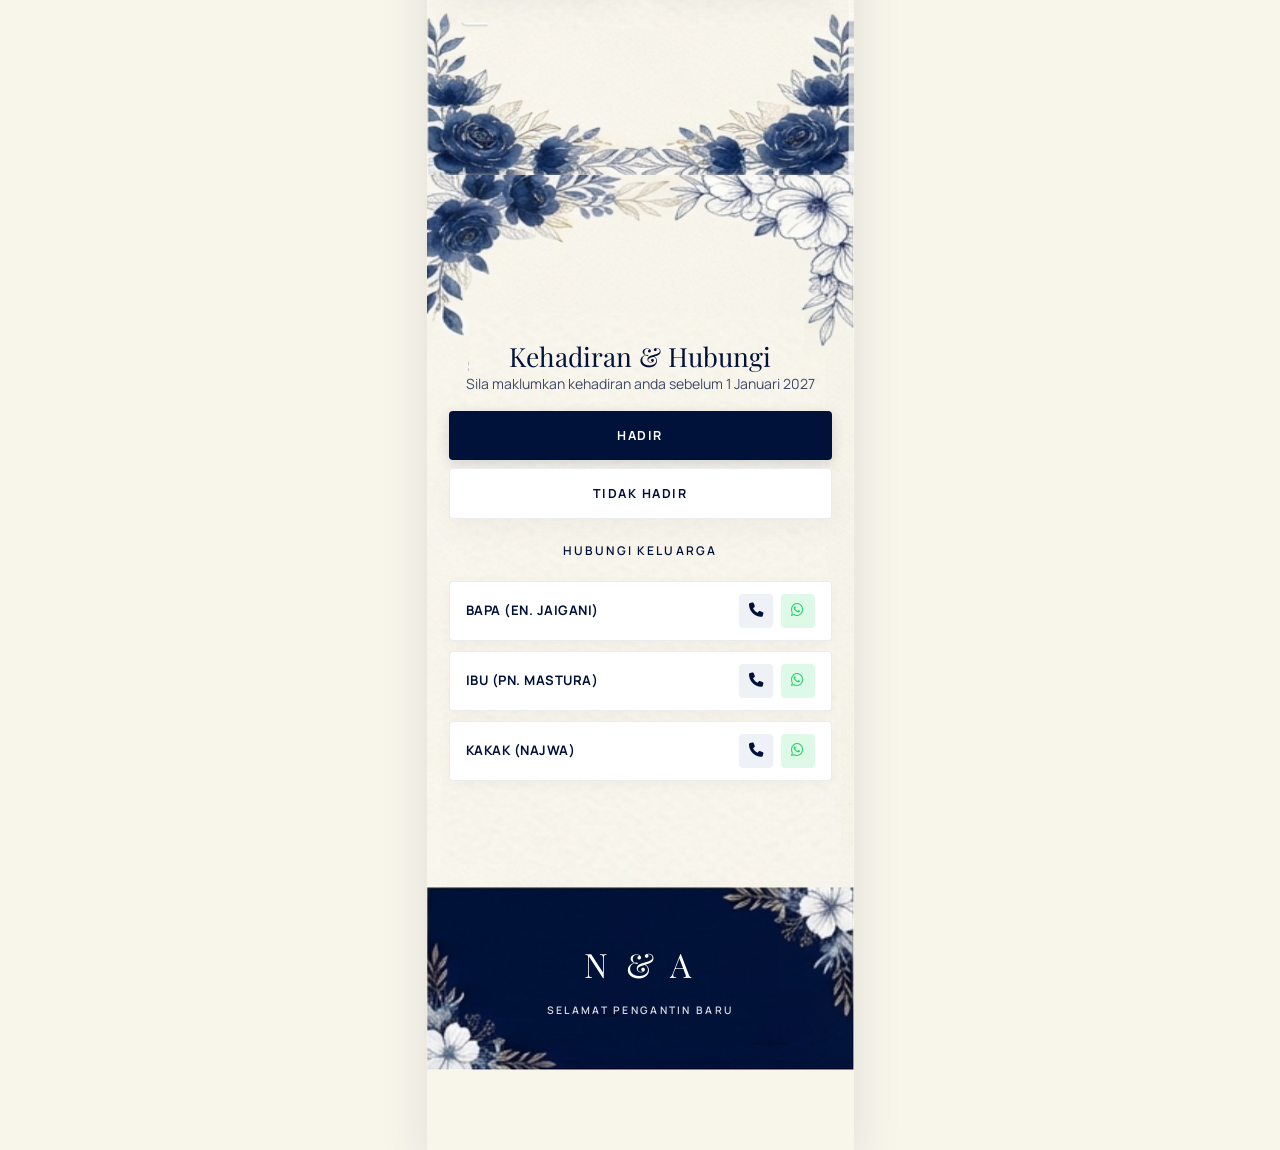
==== commit 86c186e3: "Update RSVP deadline to 1 Januari 2027" ====
--- a/index.html
+++ b/index.html
@@ -264,7 +264,7 @@
 <!-- Kehadiran & Hubungi Header -->
 <div class="section-block rsvp-header-block movable-group" data-move-id="rsvp-header-block">
 <h2 class="headline-md font-serif" data-key="rsvp-title">Kehadiran &amp; Hubungi</h2>
-<p class="body-md text-primary-muted center-text" data-key="rsvp-deadline">Sila maklumkan kehadiran anda sebelum 15 Januari 2027</p>
+<p class="body-md text-primary-muted center-text" data-key="rsvp-deadline">Sila maklumkan kehadiran anda sebelum 1 Januari 2027</p>
 <!-- Hadir / Tidak Hadir Buttons -->
 <div class="rsvp-choice-buttons">
 <button class="btn btn-primary full-width" id="btn-rsvp-open-hadir" type="button">HADIR</button>
